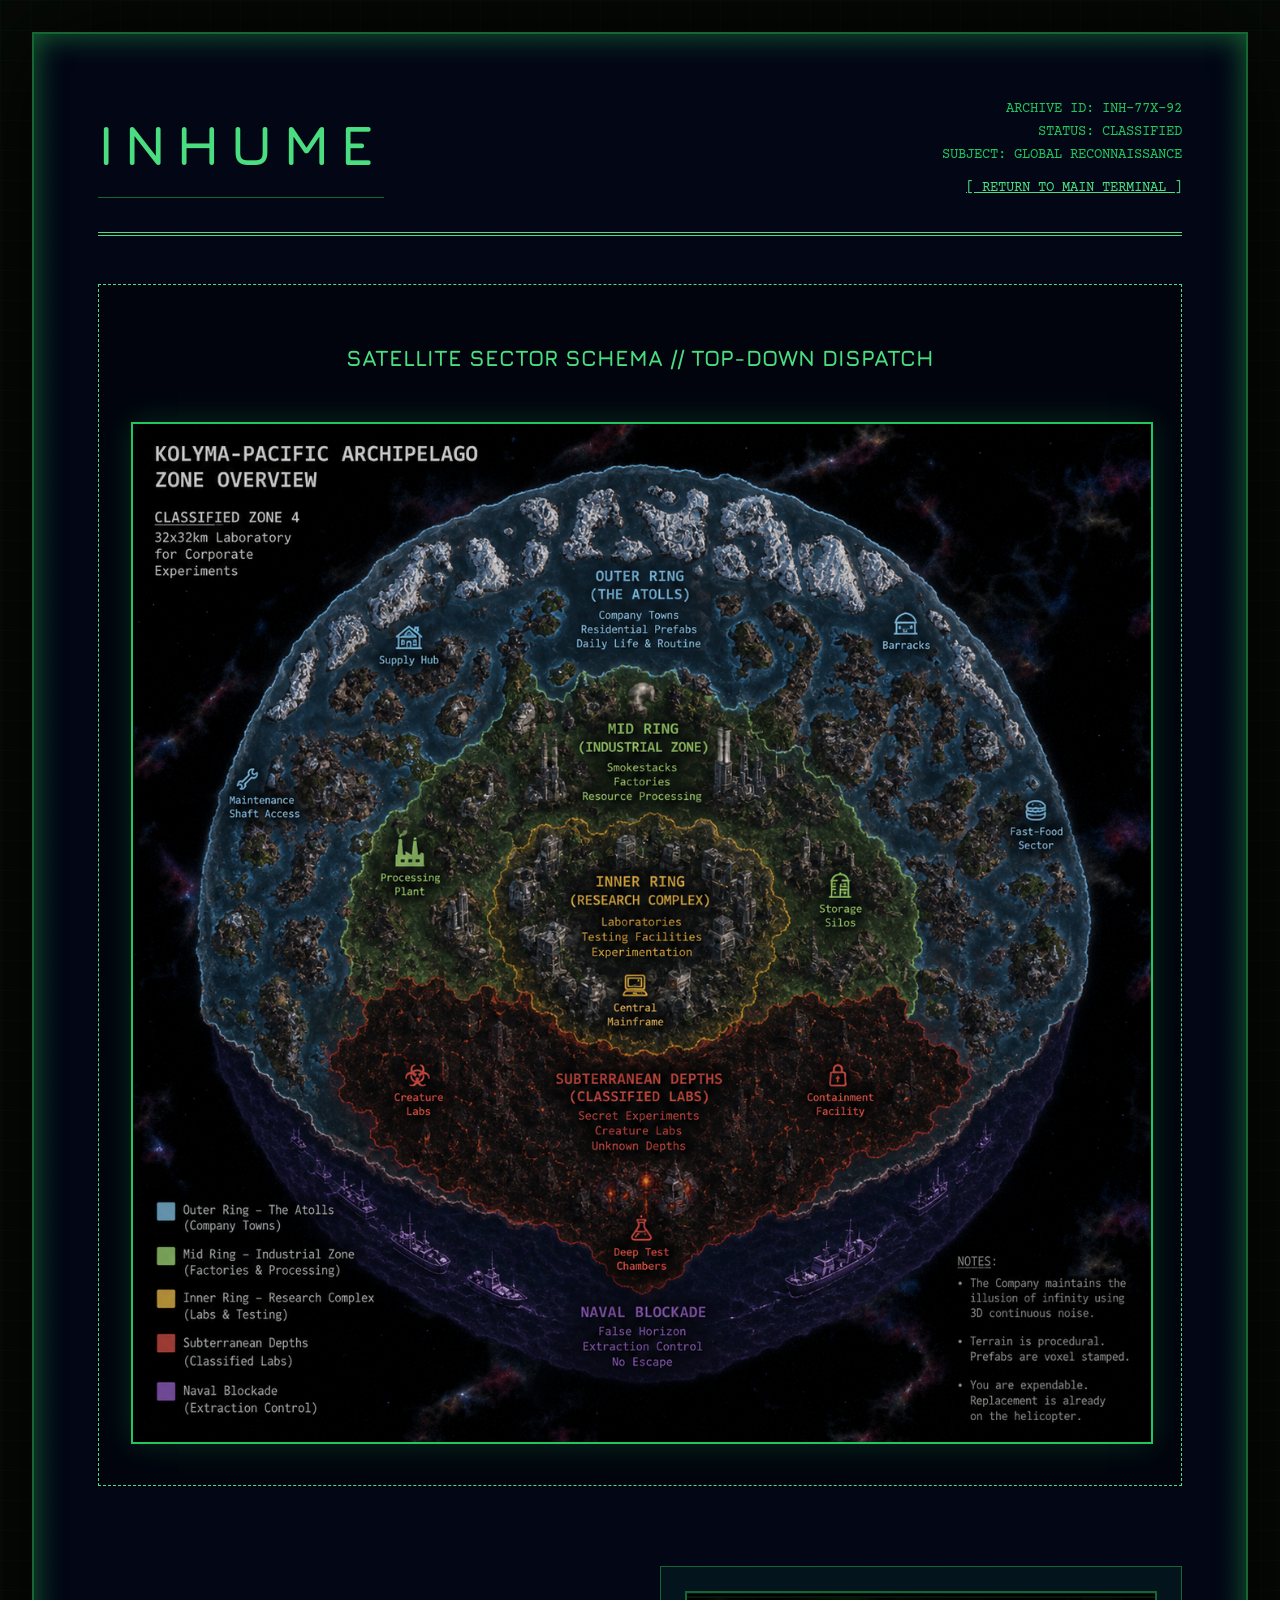
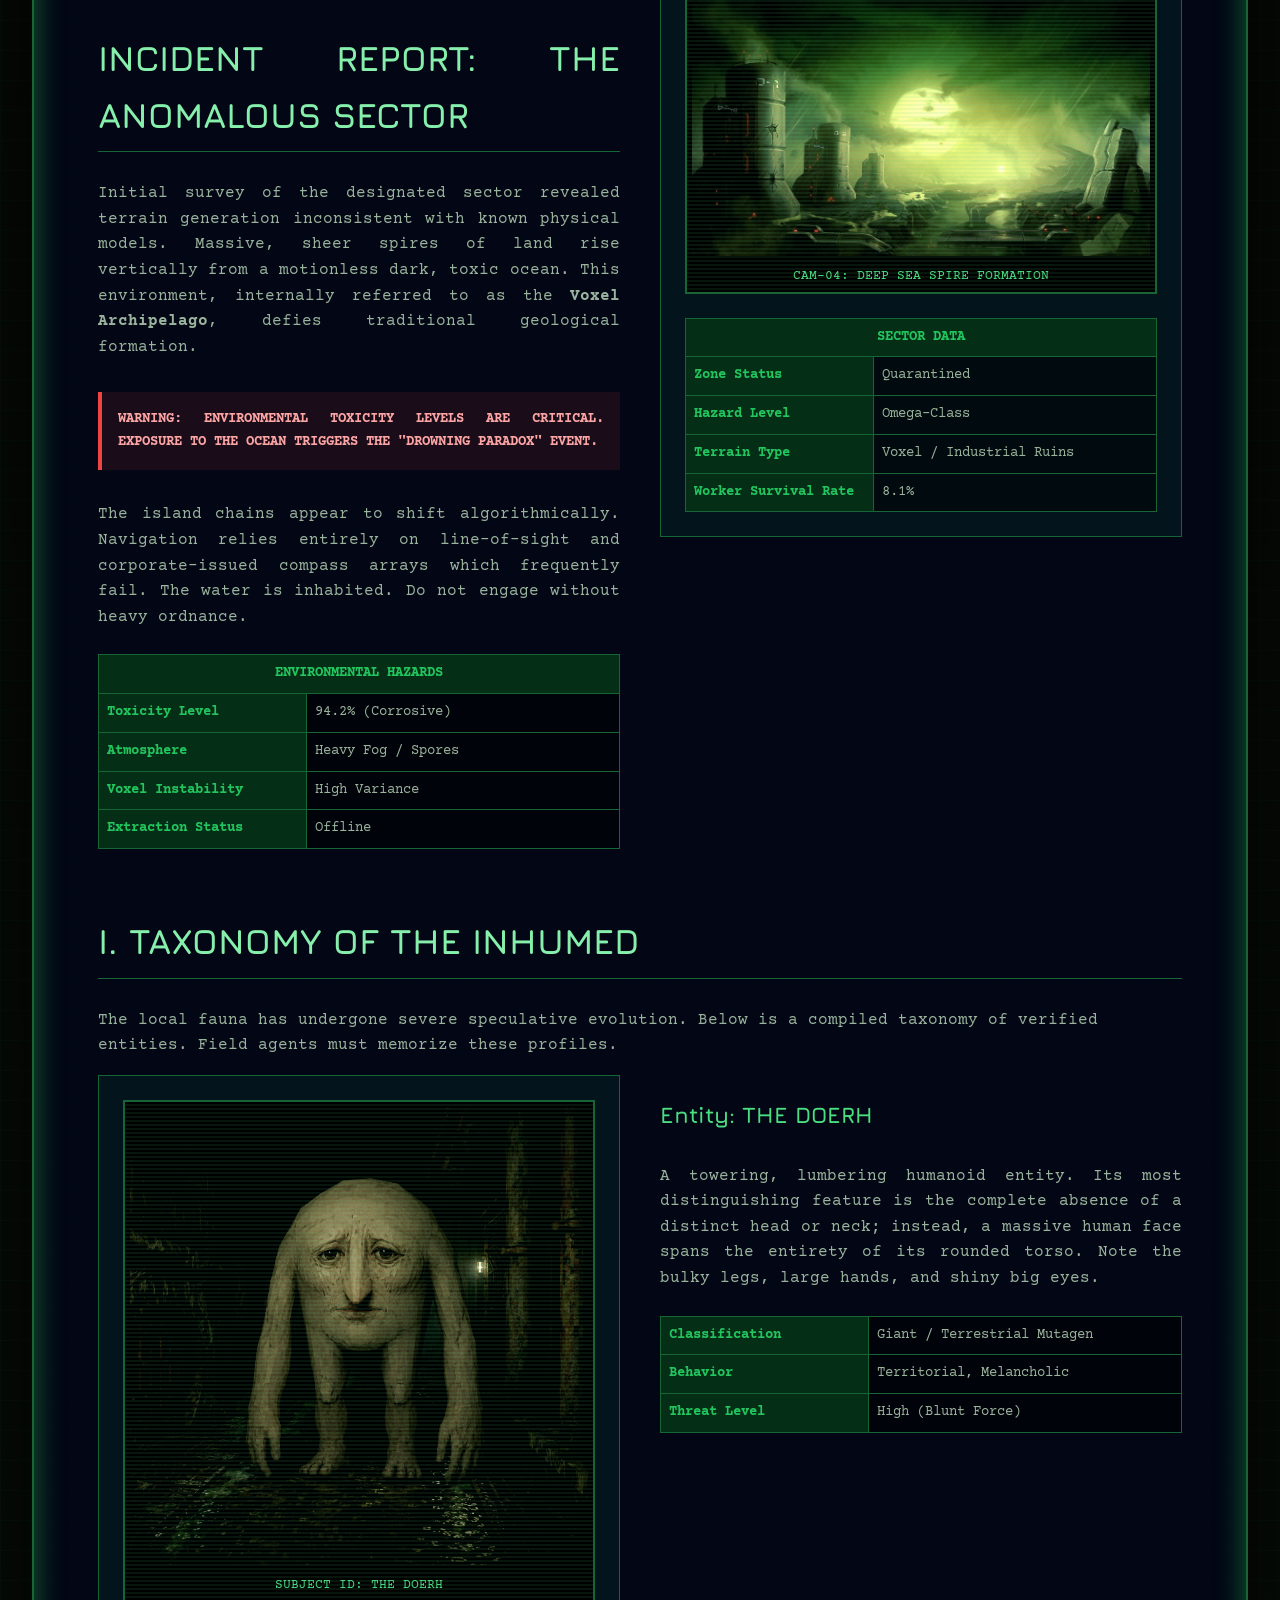
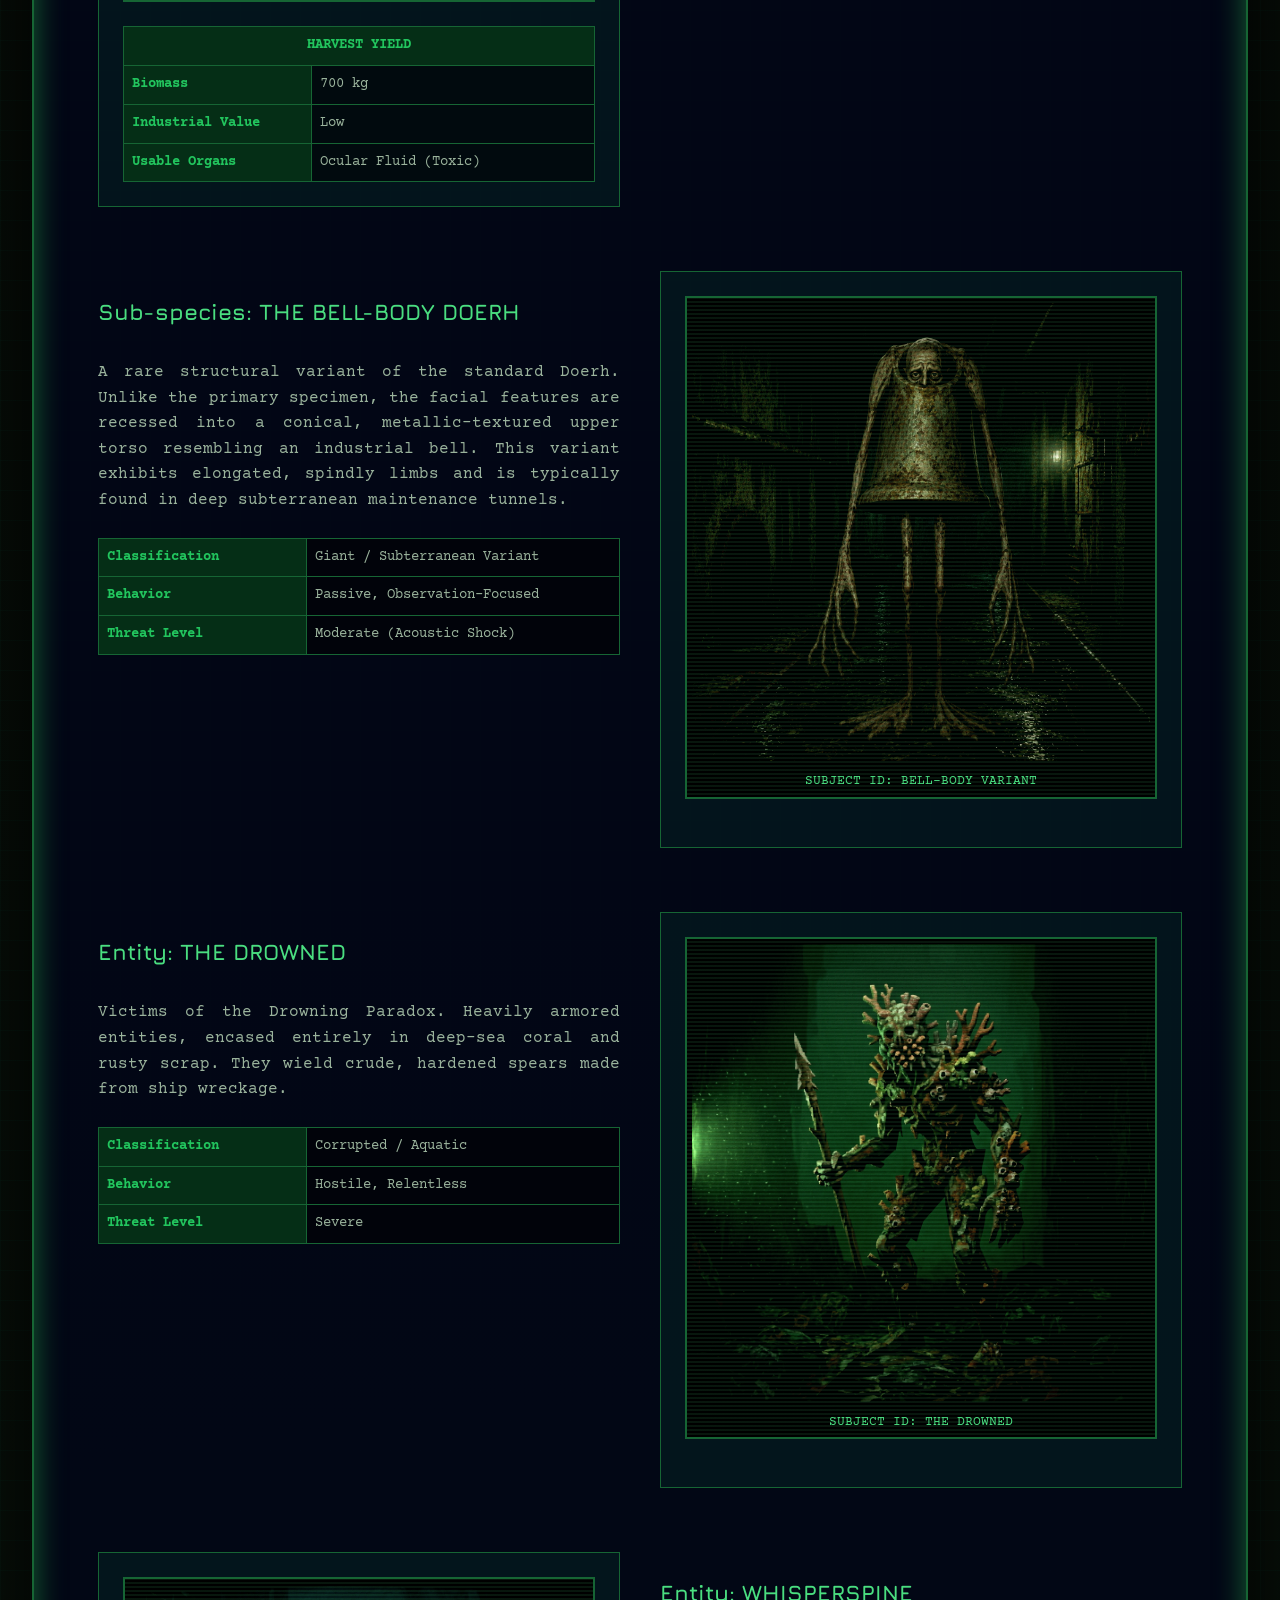
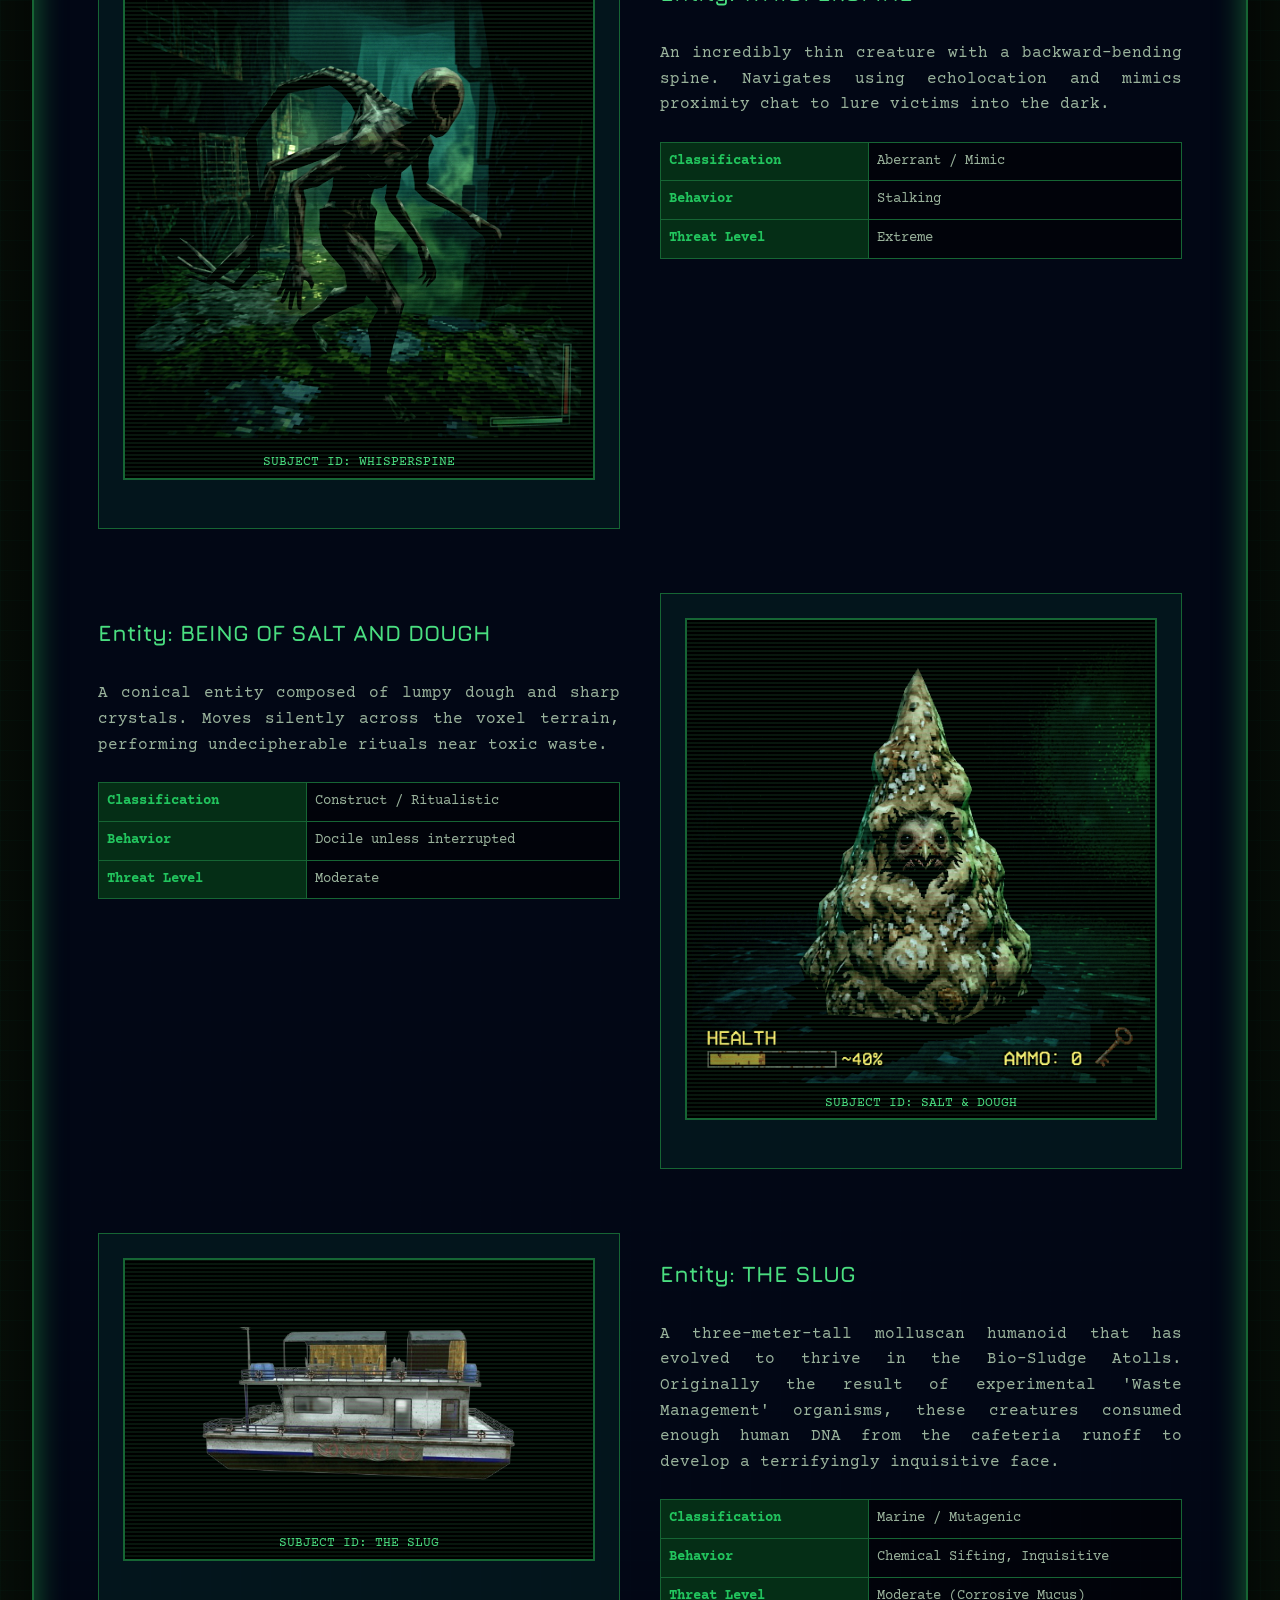
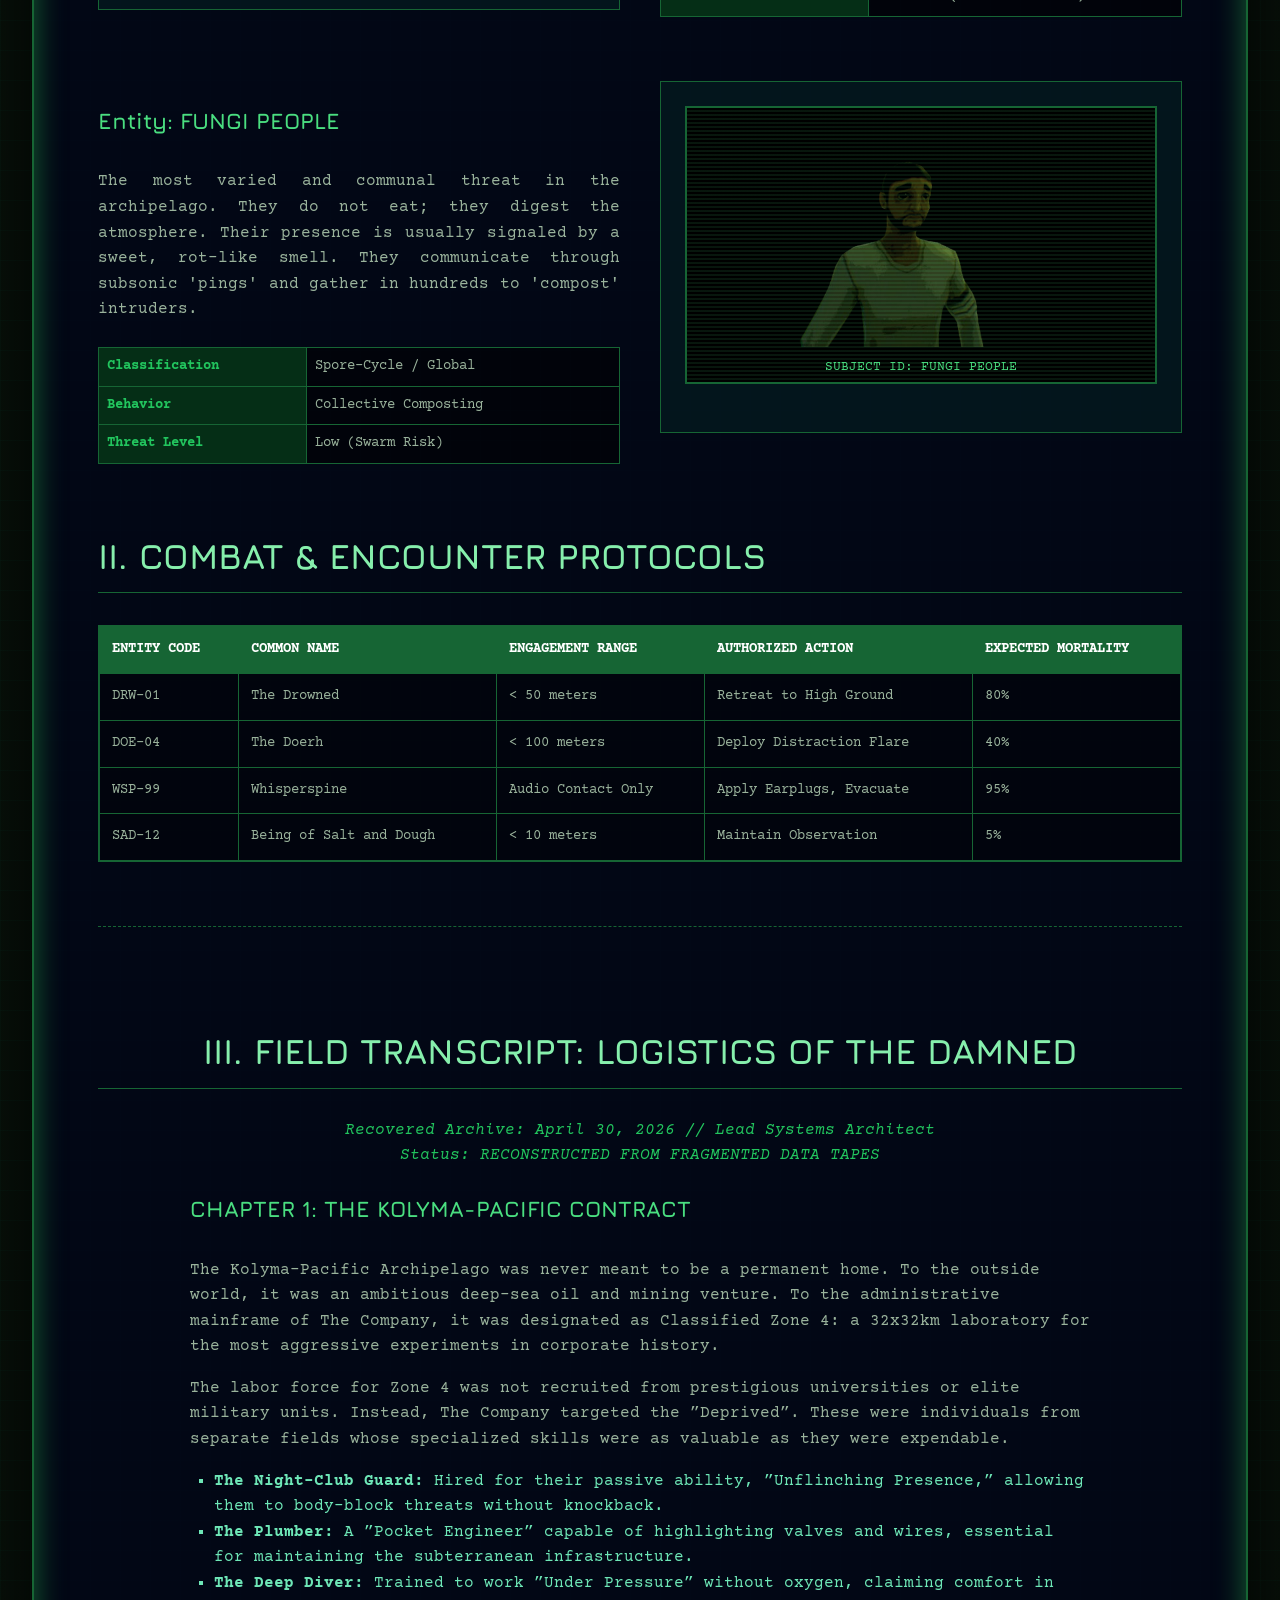
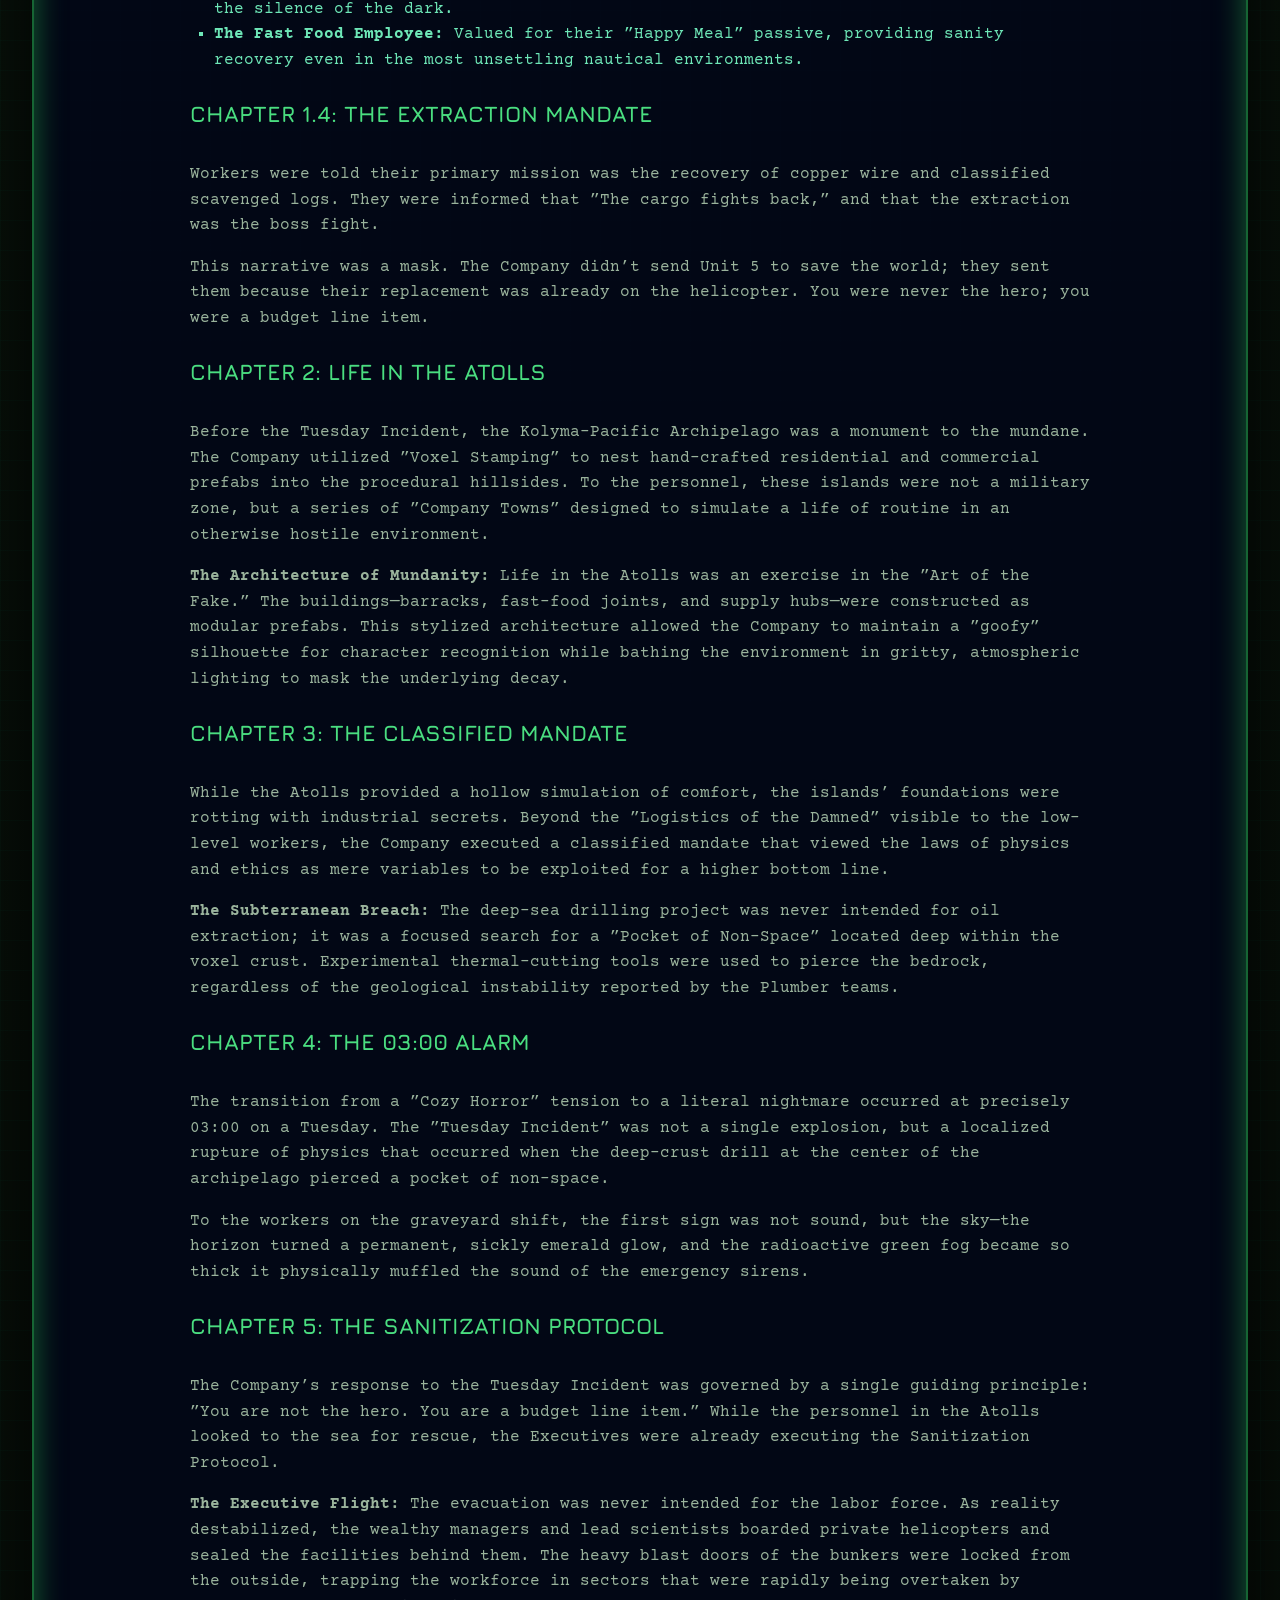
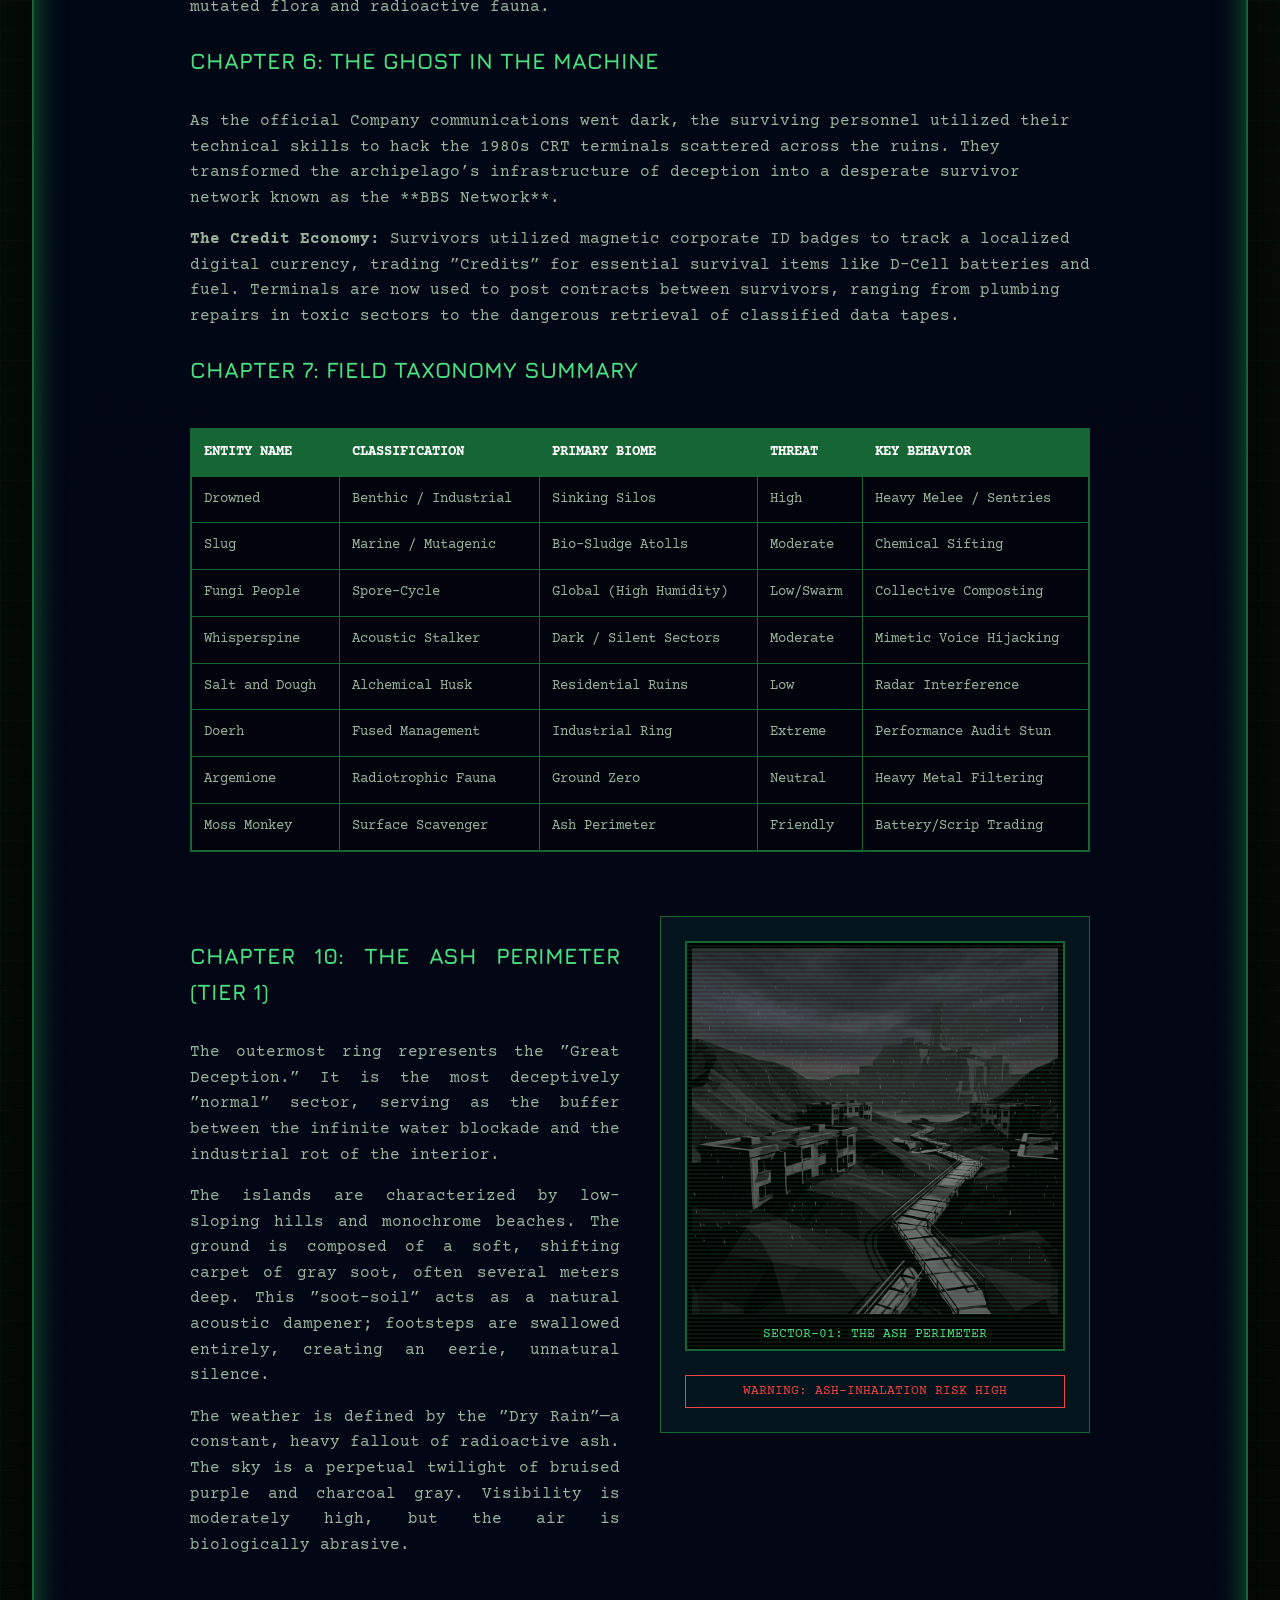
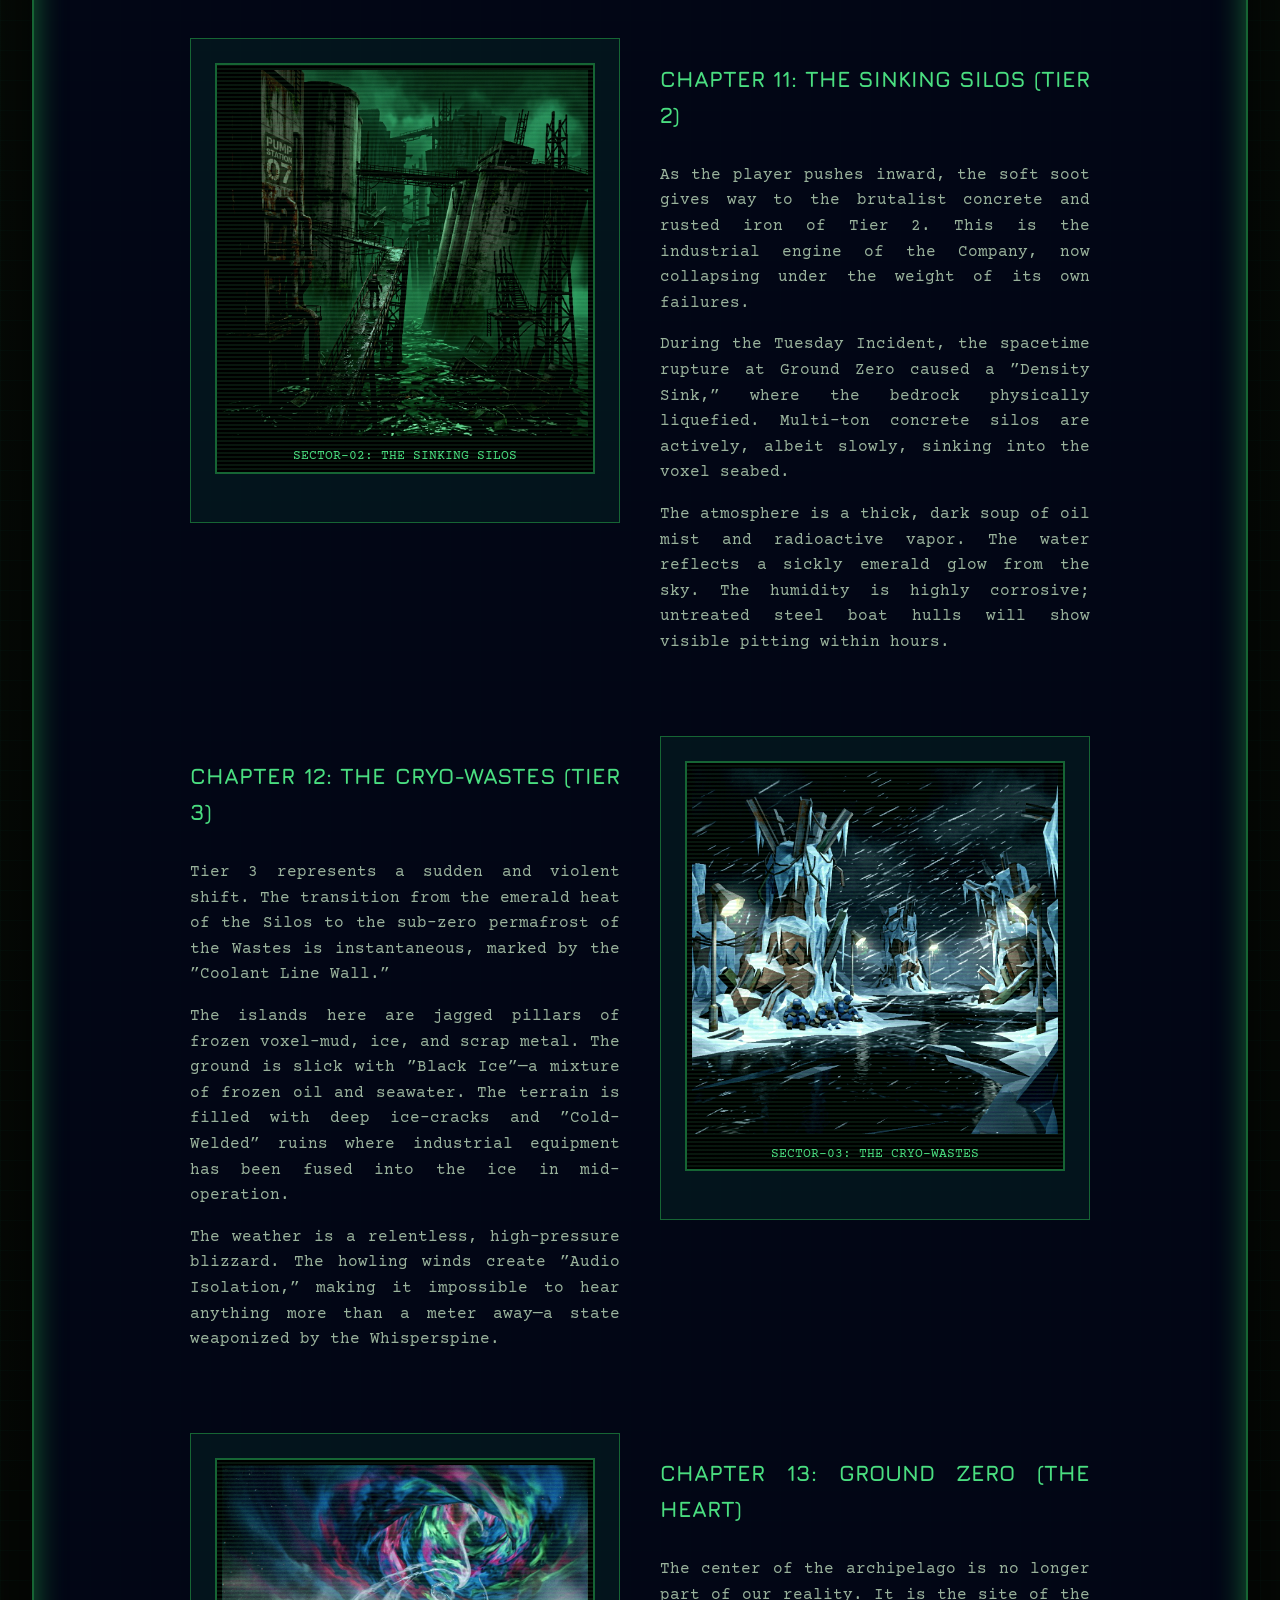
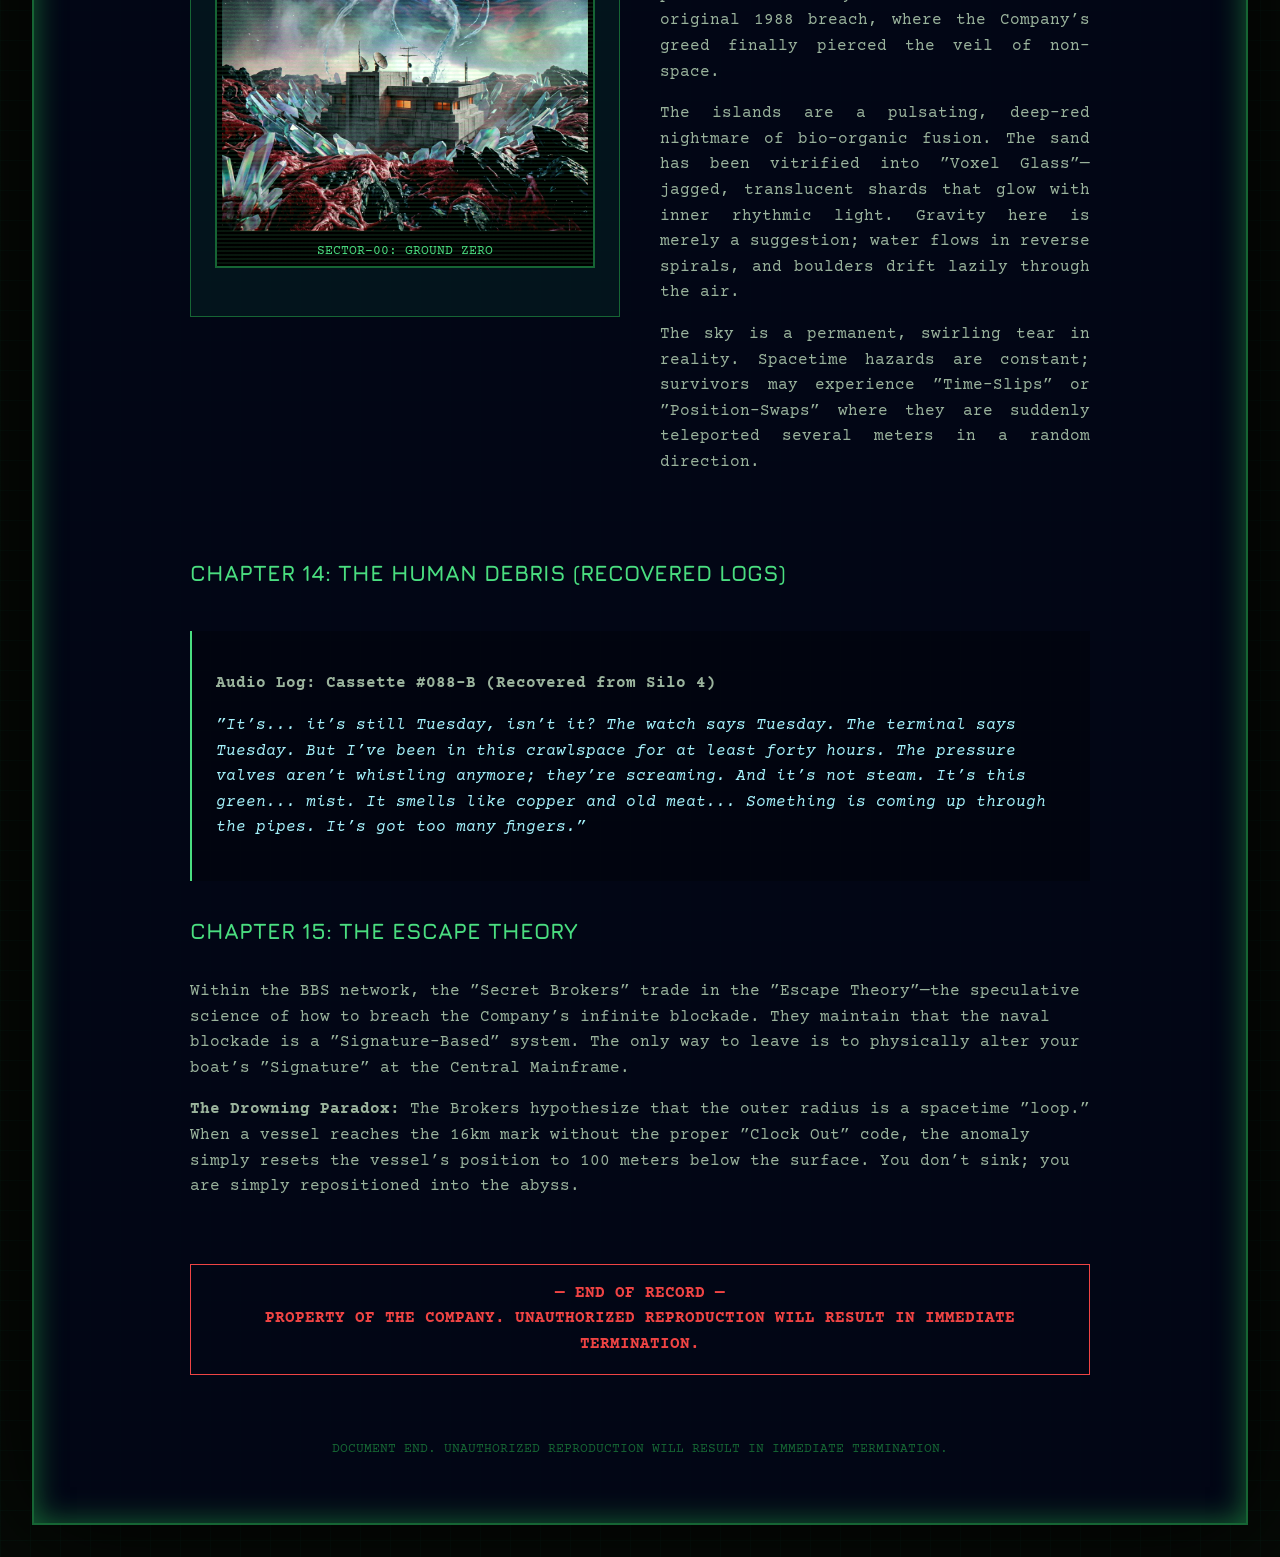
==== lore.html @ c9b4ab90 "Integrate Lore Archive and assets" ====
<!DOCTYPE html>
<html lang="en">
<head>
    <meta charset="UTF-8">
    <meta name="viewport" content="width=device-width, initial-scale=1.0">
    <title>INHUME - Global Industrial Archive</title>
    <style>
        @import url('https://fonts.googleapis.com/css2?family=Courier+Prime:ital,wght@0,400;0,700;1,400&family=Jura:wght@700&display=swap');

        :root {
            --bg-color: #060a06;
            --text-color: #9ab39c;
            --accent-color: #4ade80;
            --border-color: #166534;
            --paper-color: #052e16;
            --sidebar-color: #064e3b;
            --highlight: #22c55e;
            --danger: #ef4444;
        }

        body {
            background-color: var(--bg-color);
            color: var(--text-color);
            font-family: 'Courier Prime', monospace;
            line-height: 1.6;
            margin: 0;
            padding: 2rem;
            display: flex;
            justify-content: center;
            background-image: 
                radial-gradient(circle at 50% 50%, rgba(74, 222, 128, 0.05) 0%, transparent 80%),
                linear-gradient(rgba(6, 78, 59, 0.1) 1px, transparent 1px),
                linear-gradient(90deg, rgba(6, 78, 59, 0.1) 1px, transparent 1px);
            background-size: 100% 100%, 30px 30px, 30px 30px;
        }

        .document-container {
            max-width: 1200px;
            width: 100%;
            background-color: rgba(2, 6, 23, 0.9);
            padding: 4rem;
            box-shadow: 0 0 100px rgba(0, 0, 0, 1), inset 0 0 30px var(--border-color);
            border: 2px solid var(--border-color);
            position: relative;
        }

        .header-block {
            border-bottom: 4px double var(--accent-color);
            padding-bottom: 2rem;
            margin-bottom: 3rem;
            display: flex;
            justify-content: space-between;
            align-items: center;
        }

        .company-logo {
            font-family: 'Jura', sans-serif;
            font-size: 3.5rem;
            color: var(--accent-color);
            letter-spacing: 10px;
            margin: 0;
            text-transform: uppercase;
        }

        .doc-meta {
            text-align: right;
            font-size: 0.9rem;
            color: var(--highlight);
        }

        h1, h2, h3 {
            font-family: 'Jura', sans-serif;
            color: var(--highlight);
            border-bottom: 1px solid var(--border-color);
            padding-bottom: 0.5rem;
        }

        h2 { font-size: 2.2rem; margin-top: 4rem; color: #86efac; }
        h3 { font-size: 1.4rem; color: var(--accent-color); border: none; }
        
        .grid-layout {
            display: grid;
            grid-template-columns: 1fr 1fr;
            gap: 2.5rem;
            margin-bottom: 4rem;
            align-items: start;
        }

        .text-column {
            text-align: justify;
        }

        .sidebar {
            background-color: rgba(6, 78, 59, 0.2);
            border: 1px solid var(--border-color);
            padding: 1.5rem;
            height: fit-content;
        }



        /* Images */
        .retro-img-container {
            background: #000;
            padding: 5px;
            border: 2px solid var(--border-color);
            margin-bottom: 1.5rem;
            position: relative;
        }

        .retro-img-container::after {
            content: " ";
            display: block;
            position: absolute;
            top: 0; left: 0; bottom: 0; right: 0;
            background: repeating-linear-gradient(0deg, transparent, transparent 2px, rgba(74, 222, 128, 0.1) 2px, rgba(74, 222, 128, 0.1) 4px);
            pointer-events: none;
        }

        .retro-img-container img {
            width: 100%;
            height: auto;
            display: block;
            filter: contrast(120%) saturate(80%);
        }

        .caption {
            color: var(--accent-color);
            font-family: 'Courier Prime', monospace;
            text-align: center;
            margin-top: 10px;
            font-size: 0.8rem;
            text-transform: uppercase;
        }



        /* Tables */
        .stat-table {
            width: 100%;
            border-collapse: collapse;
            margin-top: 1.5rem;
            font-size: 0.85rem;
            background: rgba(0,0,0,0.5);
        }

        .stat-table th, .stat-table td {
            border: 1px solid var(--border-color);
            padding: 8px;
            text-align: left;
        }

        .stat-table th {
            background-color: var(--paper-color);
            color: var(--highlight);
            width: 40%;
        }

        .data-table {
            width: 100%;
            border-collapse: collapse;
            margin: 2rem 0;
            font-size: 0.85rem;
            border: 2px solid var(--border-color);
            background: rgba(0,0,0,0.4);
        }
        
        .data-table th, .data-table td {
            border: 1px solid var(--border-color);
            padding: 12px;
            text-align: left;
        }
        
        .data-table th {
            background-color: var(--border-color);
            color: #fff;
            text-transform: uppercase;
        }

        .alert-box {
            border-left: 4px solid var(--danger);
            background: rgba(239, 68, 68, 0.1);
            padding: 1rem;
            margin: 2rem 0;
            font-weight: bold;
            color: #fca5a5;
            text-transform: uppercase;
            font-size: 0.9rem;
        }

        @media print {
            body { background: white; color: black; padding: 0; }
            .document-container { box-shadow: none; border: none; padding: 0; }
        }
    </style>
</head>
<body>
    <div class="document-container">
        <div class="header-block">
            <h1 class="company-logo"><a href="index.html" style="color: inherit; text-decoration: none;">INHUME</a></h1>
            <div class="doc-meta">
                <div>ARCHIVE ID: INH-77X-92</div>
                <div>STATUS: CLASSIFIED</div>
                <div>SUBJECT: GLOBAL RECONNAISSANCE</div>
                <div style="margin-top: 10px;"><a href="index.html" style="color: var(--accent-color); text-decoration: underline;">[ RETURN TO MAIN TERMINAL ]</a></div>
            </div>
        </div>

        <!-- Sector Map Section -->
        <div style="margin-bottom: 5rem; text-align: center; background: rgba(0,0,0,0.4); padding: 2rem; border: 1px dashed var(--accent-color);">
            <h3>SATELLITE SECTOR SCHEMA // TOP-DOWN DISPATCH</h3>
            <img src="map.png" alt="Sector Map" style="max-width: 100%; border: 2px solid var(--highlight); margin-top: 1rem; box-shadow: 0 0 30px rgba(34, 197, 94, 0.2);">
        </div>

        <div class="grid-layout">
            <div class="text-column">
                <h2>INCIDENT REPORT: THE ANOMALOUS SECTOR</h2>
                <p>Initial survey of the designated sector revealed terrain generation inconsistent with known physical models. Massive, sheer spires of land rise vertically from a motionless dark, toxic ocean. This environment, internally referred to as the <strong>Voxel Archipelago</strong>, defies traditional geological formation.</p>
                
                <div class="alert-box">
                    WARNING: Environmental Toxicity Levels are Critical. Exposure to the ocean triggers the "Drowning Paradox" event.
                </div>

                <p>The island chains appear to shift algorithmically. Navigation relies entirely on line-of-sight and corporate-issued compass arrays which frequently fail. The water is inhabited. Do not engage without heavy ordnance.</p>
                
                <table class="stat-table">
                    <tr><th colspan="2" style="text-align:center;">ENVIRONMENTAL HAZARDS</th></tr>
                    <tr><th>Toxicity Level</th><td>94.2% (Corrosive)</td></tr>
                    <tr><th>Atmosphere</th><td>Heavy Fog / Spores</td></tr>
                    <tr><th>Voxel Instability</th><td>High Variance</td></tr>
                    <tr><th>Extraction Status</th><td>Offline</td></tr>
                </table>
            </div>
            
            <div class="sidebar">
                <div class="retro-img-container">
                    <img src="605855459_869246712155426_5123750989642651270_n.jpg" alt="Archipelago">
                    <div class="caption">CAM-04: Deep Sea Spire Formation</div>
                </div>
                <table class="stat-table">
                    <tr><th colspan="2" style="text-align:center;">SECTOR DATA</th></tr>
                    <tr><th>Zone Status</th><td>Quarantined</td></tr>
                    <tr><th>Hazard Level</th><td>Omega-Class</td></tr>
                    <tr><th>Terrain Type</th><td>Voxel / Industrial Ruins</td></tr>
                    <tr><th>Worker Survival Rate</th><td>8.1%</td></tr>
                </table>
            </div>
        </div>



        <h2>I. TAXONOMY OF THE INHUMED</h2>
        <p>The local fauna has undergone severe speculative evolution. Below is a compiled taxonomy of verified entities. Field agents must memorize these profiles.</p>

        <!-- DOERH -->
        <div class="grid-layout">
            <div class="sidebar">
                <div class="retro-img-container">
                    <img src="NewDoerh.png" alt="The Doerh">
                    <div class="caption">Subject ID: The Doerh</div>
                </div>
                <table class="stat-table">
                    <tr><th colspan="2" style="text-align:center;">HARVEST YIELD</th></tr>
                    <tr><th>Biomass</th><td>700 kg</td></tr>
                    <tr><th>Industrial Value</th><td>Low</td></tr>
                    <tr><th>Usable Organs</th><td>Ocular Fluid (Toxic)</td></tr>
                </table>
            </div>
            <div class="text-column">
                <h3>Entity: THE DOERH</h3>
                <p>A towering, lumbering humanoid entity. Its most distinguishing feature is the complete absence of a distinct head or neck; instead, a massive human face spans the entirety of its rounded torso. Note the bulky legs, large hands, and shiny big eyes.</p>
                <table class="stat-table">
                    <tr><th>Classification</th><td>Giant / Terrestrial Mutagen</td></tr>
                    <tr><th>Behavior</th><td>Territorial, Melancholic</td></tr>
                    <tr><th>Threat Level</th><td>High (Blunt Force)</td></tr>
                </table>
            </div>
        </div>

        <!-- DOERH VARIANT -->
        <div class="grid-layout">
            <div class="text-column">
                <h3>Sub-species: THE BELL-BODY DOERH</h3>
                <p>A rare structural variant of the standard Doerh. Unlike the primary specimen, the facial features are recessed into a conical, metallic-textured upper torso resembling an industrial bell. This variant exhibits elongated, spindly limbs and is typically found in deep subterranean maintenance tunnels.</p>
                <table class="stat-table">
                    <tr><th>Classification</th><td>Giant / Subterranean Variant</td></tr>
                    <tr><th>Behavior</th><td>Passive, Observation-Focused</td></tr>
                    <tr><th>Threat Level</th><td>Moderate (Acoustic Shock)</td></tr>
                </table>
            </div>
            <div class="sidebar">
                <div class="retro-img-container">
                    <img src="doerh_variant.png" alt="Doerh Bell Variant">
                    <div class="caption">Subject ID: Bell-Body Variant</div>
                </div>
            </div>
        </div>

        <!-- DROWNED -->
        <div class="grid-layout">
            <div class="text-column">
                <h3>Entity: THE DROWNED</h3>
                <p>Victims of the Drowning Paradox. Heavily armored entities, encased entirely in deep-sea coral and rusty scrap. They wield crude, hardened spears made from ship wreckage.</p>
                <table class="stat-table">
                    <tr><th>Classification</th><td>Corrupted / Aquatic</td></tr>
                    <tr><th>Behavior</th><td>Hostile, Relentless</td></tr>
                    <tr><th>Threat Level</th><td>Severe</td></tr>
                </table>
            </div>
            <div class="sidebar">
                <div class="retro-img-container">
                    <img src="ps1_drowned.png" alt="The Drowned">
                    <div class="caption">Subject ID: The Drowned</div>
                </div>
            </div>
        </div>

        <!-- WHISPERSPINE -->
        <div class="grid-layout">
            <div class="sidebar">
                <div class="retro-img-container">
                    <img src="ps1_whisperspine.png" alt="Whisperspine">
                    <div class="caption">Subject ID: Whisperspine</div>
                </div>
            </div>
            <div class="text-column">
                <h3>Entity: WHISPERSPINE</h3>
                <p>An incredibly thin creature with a backward-bending spine. Navigates using echolocation and mimics proximity chat to lure victims into the dark.</p>
                <table class="stat-table">
                    <tr><th>Classification</th><td>Aberrant / Mimic</td></tr>
                    <tr><th>Behavior</th><td>Stalking</td></tr>
                    <tr><th>Threat Level</th><td>Extreme</td></tr>
                </table>
            </div>
        </div>

        <!-- SALT AND DOUGH -->
        <div class="grid-layout">
            <div class="text-column">
                <h3>Entity: BEING OF SALT AND DOUGH</h3>
                <p>A conical entity composed of lumpy dough and sharp crystals. Moves silently across the voxel terrain, performing undecipherable rituals near toxic waste.</p>
                <table class="stat-table">
                    <tr><th>Classification</th><td>Construct / Ritualistic</td></tr>
                    <tr><th>Behavior</th><td>Docile unless interrupted</td></tr>
                    <tr><th>Threat Level</th><td>Moderate</td></tr>
                </table>
            </div>
            <div class="sidebar">
                <div class="retro-img-container">
                    <img src="ps1_salt_dough.png" alt="Salt and Dough">
                    <div class="caption">Subject ID: Salt & Dough</div>
                </div>
            </div>
        </div>

        <!-- THE SLUG -->
        <div class="grid-layout">
            <div class="sidebar">
                <div class="retro-img-container">
                    <img src="boat.png" alt="The Slug placeholder">
                    <div class="caption">Subject ID: The Slug</div>
                </div>
            </div>
            <div class="text-column">
                <h3>Entity: THE SLUG</h3>
                <p>A three-meter-tall molluscan humanoid that has evolved to thrive in the Bio-Sludge Atolls. Originally the result of experimental 'Waste Management' organisms, these creatures consumed enough human DNA from the cafeteria runoff to develop a terrifyingly inquisitive face.</p>
                <table class="stat-table">
                    <tr><th>Classification</th><td>Marine / Mutagenic</td></tr>
                    <tr><th>Behavior</th><td>Chemical Sifting, Inquisitive</td></tr>
                    <tr><th>Threat Level</th><td>Moderate (Corrosive Mucus)</td></tr>
                </table>
            </div>
        </div>

        <!-- FUNGI PEOPLE -->
        <div class="grid-layout">
            <div class="text-column">
                <h3>Entity: FUNGI PEOPLE</h3>
                <p>The most varied and communal threat in the archipelago. They do not eat; they digest the atmosphere. Their presence is usually signaled by a sweet, rot-like smell. They communicate through subsonic 'pings' and gather in hundreds to 'compost' intruders.</p>
                <table class="stat-table">
                    <tr><th>Classification</th><td>Spore-Cycle / Global</td></tr>
                    <tr><th>Behavior</th><td>Collective Composting</td></tr>
                    <tr><th>Threat Level</th><td>Low (Swarm Risk)</td></tr>
                </table>
            </div>
            <div class="sidebar">
                <div class="retro-img-container">
                    <img src="character.png" alt="Fungi People placeholder">
                    <div class="caption">Subject ID: Fungi People</div>
                </div>
            </div>
        </div>

        <h2>II. COMBAT & ENCOUNTER PROTOCOLS</h2>
        <table class="data-table">
            <thead>
                <tr>
                    <th>Entity Code</th>
                    <th>Common Name</th>
                    <th>Engagement Range</th>
                    <th>Authorized Action</th>
                    <th>Expected Mortality</th>
                </tr>
            </thead>
            <tbody>
                <tr><td>DRW-01</td><td>The Drowned</td><td>&lt; 50 meters</td><td>Retreat to High Ground</td><td>80%</td></tr>
                <tr><td>DOE-04</td><td>The Doerh</td><td>&lt; 100 meters</td><td>Deploy Distraction Flare</td><td>40%</td></tr>
                <tr><td>WSP-99</td><td>Whisperspine</td><td>Audio Contact Only</td><td>Apply Earplugs, Evacuate</td><td>95%</td></tr>
                <tr><td>SAD-12</td><td>Being of Salt and Dough</td><td>&lt; 10 meters</td><td>Maintain Observation</td><td>5%</td></tr>
            </tbody>
        </table>

        <div style="border-top: 1px dashed var(--border-color); padding-top: 2rem; margin-top: 4rem;">
            <h2 style="margin-top: 4rem; text-align: center;">III. FIELD TRANSCRIPT: LOGISTICS OF THE DAMNED</h2>
            
            <div style="max-width: 900px; margin: 0 auto;">
                <p style="text-align: center; color: var(--highlight); font-style: italic;">Recovered Archive: April 30, 2026 // Lead Systems Architect<br>
                Status: RECONSTRUCTED FROM FRAGMENTED DATA TAPES</p>

                <h3>CHAPTER 1: THE KOLYMA-PACIFIC CONTRACT</h3>
                <p>The Kolyma-Pacific Archipelago was never meant to be a permanent home. To the outside world, it was an ambitious deep-sea oil and mining venture. To the administrative mainframe of The Company, it was designated as Classified Zone 4: a 32x32km laboratory for the most aggressive experiments in corporate history.</p>
                <p>The labor force for Zone 4 was not recruited from prestigious universities or elite military units. Instead, The Company targeted the ”Deprived”. These were individuals from separate fields whose specialized skills were as valuable as they were expendable.</p>
                
                <ul style="list-style-type: square; color: #6ee7b7; padding-left: 1.5rem;">
                    <li><strong>The Night-Club Guard:</strong> Hired for their passive ability, ”Unflinching Presence,” allowing them to body-block threats without knockback.</li>
                    <li><strong>The Plumber:</strong> A ”Pocket Engineer” capable of highlighting valves and wires, essential for maintaining the subterranean infrastructure.</li>
                    <li><strong>The Deep Diver:</strong> Trained to work ”Under Pressure” without oxygen, claiming comfort in the silence of the dark.</li>
                    <li><strong>The Fast Food Employee:</strong> Valued for their ”Happy Meal” passive, providing sanity recovery even in the most unsettling nautical environments.</li>
                </ul>

                <h3>CHAPTER 1.4: THE EXTRACTION MANDATE</h3>
                <p>Workers were told their primary mission was the recovery of copper wire and classified scavenged logs. They were informed that ”The cargo fights back,” and that the extraction was the boss fight.</p>
                <p>This narrative was a mask. The Company didn’t send Unit 5 to save the world; they sent them because their replacement was already on the helicopter. You were never the hero; you were a budget line item.</p>

                <h3>CHAPTER 2: LIFE IN THE ATOLLS</h3>
                <p>Before the Tuesday Incident, the Kolyma-Pacific Archipelago was a monument to the mundane. The Company utilized ”Voxel Stamping” to nest hand-crafted residential and commercial prefabs into the procedural hillsides. To the personnel, these islands were not a military zone, but a series of ”Company Towns” designed to simulate a life of routine in an otherwise hostile environment.</p>
                
                <p><strong>The Architecture of Mundanity:</strong> Life in the Atolls was an exercise in the ”Art of the Fake.” The buildings—barracks, fast-food joints, and supply hubs—were constructed as modular prefabs. This stylized architecture allowed the Company to maintain a ”goofy” silhouette for character recognition while bathing the environment in gritty, atmospheric lighting to mask the underlying decay.</p>

                <h3>CHAPTER 3: THE CLASSIFIED MANDATE</h3>
                <p>While the Atolls provided a hollow simulation of comfort, the islands’ foundations were rotting with industrial secrets. Beyond the ”Logistics of the Damned” visible to the low-level workers, the Company executed a classified mandate that viewed the laws of physics and ethics as mere variables to be exploited for a higher bottom line.</p>
                
                <p><strong>The Subterranean Breach:</strong> The deep-sea drilling project was never intended for oil extraction; it was a focused search for a ”Pocket of Non-Space” located deep within the voxel crust. Experimental thermal-cutting tools were used to pierce the bedrock, regardless of the geological instability reported by the Plumber teams.</p>

                <h3>CHAPTER 4: THE 03:00 ALARM</h3>
                <p>The transition from a ”Cozy Horror” tension to a literal nightmare occurred at precisely 03:00 on a Tuesday. The ”Tuesday Incident” was not a single explosion, but a localized rupture of physics that occurred when the deep-crust drill at the center of the archipelago pierced a pocket of non-space.</p>
                <p>To the workers on the graveyard shift, the first sign was not sound, but the sky—the horizon turned a permanent, sickly emerald glow, and the radioactive green fog became so thick it physically muffled the sound of the emergency sirens.</p>

                <h3>CHAPTER 5: THE SANITIZATION PROTOCOL</h3>
                <p>The Company’s response to the Tuesday Incident was governed by a single guiding principle: ”You are not the hero. You are a budget line item.” While the personnel in the Atolls looked to the sea for rescue, the Executives were already executing the Sanitization Protocol.</p>
                <p><strong>The Executive Flight:</strong> The evacuation was never intended for the labor force. As reality destabilized, the wealthy managers and lead scientists boarded private helicopters and sealed the facilities behind them. The heavy blast doors of the bunkers were locked from the outside, trapping the workforce in sectors that were rapidly being overtaken by mutated flora and radioactive fauna.</p>

                <h3>CHAPTER 6: THE GHOST IN THE MACHINE</h3>
                <p>As the official Company communications went dark, the surviving personnel utilized their technical skills to hack the 1980s CRT terminals scattered across the ruins. They transformed the archipelago’s infrastructure of deception into a desperate survivor network known as the **BBS Network**.</p>
                <p><strong>The Credit Economy:</strong> Survivors utilized magnetic corporate ID badges to track a localized digital currency, trading ”Credits” for essential survival items like D-Cell batteries and fuel. Terminals are now used to post contracts between survivors, ranging from plumbing repairs in toxic sectors to the dangerous retrieval of classified data tapes.</p>

                <h3>CHAPTER 7: FIELD TAXONOMY SUMMARY</h3>
                <table class="data-table">
                    <thead>
                        <tr>
                            <th>Entity Name</th>
                            <th>Classification</th>
                            <th>Primary Biome</th>
                            <th>Threat</th>
                            <th>Key Behavior</th>
                        </tr>
                    </thead>
                    <tbody>
                        <tr><td>Drowned</td><td>Benthic / Industrial</td><td>Sinking Silos</td><td>High</td><td>Heavy Melee / Sentries</td></tr>
                        <tr><td>Slug</td><td>Marine / Mutagenic</td><td>Bio-Sludge Atolls</td><td>Moderate</td><td>Chemical Sifting</td></tr>
                        <tr><td>Fungi People</td><td>Spore-Cycle</td><td>Global (High Humidity)</td><td>Low/Swarm</td><td>Collective Composting</td></tr>
                        <tr><td>Whisperspine</td><td>Acoustic Stalker</td><td>Dark / Silent Sectors</td><td>Moderate</td><td>Mimetic Voice Hijacking</td></tr>
                        <tr><td>Salt and Dough</td><td>Alchemical Husk</td><td>Residential Ruins</td><td>Low</td><td>Radar Interference</td></tr>
                        <tr><td>Doerh</td><td>Fused Management</td><td>Industrial Ring</td><td>Extreme</td><td>Performance Audit Stun</td></tr>
                        <tr><td>Argemione</td><td>Radiotrophic Fauna</td><td>Ground Zero</td><td>Neutral</td><td>Heavy Metal Filtering</td></tr>
                        <tr><td>Moss Monkey</td><td>Surface Scavenger</td><td>Ash Perimeter</td><td>Friendly</td><td>Battery/Scrip Trading</td></tr>
                    </tbody>
                </table>

                <!-- BIOME 1: ASH PERIMETER -->
                <div class="grid-layout" style="margin-top: 4rem;">
                    <div class="text-column">
                        <h3>CHAPTER 10: THE ASH PERIMETER (TIER 1)</h3>
                        <p>The outermost ring represents the ”Great Deception.” It is the most deceptively ”normal” sector, serving as the buffer between the infinite water blockade and the industrial rot of the interior.</p>
                        <p>The islands are characterized by low-sloping hills and monochrome beaches. The ground is composed of a soft, shifting carpet of gray soot, often several meters deep. This ”soot-soil” acts as a natural acoustic dampener; footsteps are swallowed entirely, creating an eerie, unnatural silence.</p>
                        <p>The weather is defined by the ”Dry Rain”—a constant, heavy fallout of radioactive ash. The sky is a perpetual twilight of bruised purple and charcoal gray. Visibility is moderately high, but the air is biologically abrasive.</p>
                    </div>
                    <div class="sidebar">
                        <div class="retro-img-container">
                            <img src="ash_perimeter.png" alt="Ash Perimeter Biome">
                            <div class="caption">SECTOR-01: THE ASH PERIMETER</div>
                        </div>
                        <div style="font-size: 0.8rem; color: var(--danger); border: 1px solid var(--danger); padding: 5px; text-align: center;">
                            WARNING: ASH-INHALATION RISK HIGH
                        </div>
                    </div>
                </div>

                <!-- BIOME 2: SINKING SILOS -->
                <div class="grid-layout" style="margin-top: 4rem;">
                    <div class="sidebar">
                        <div class="retro-img-container">
                            <img src="sinking_silos.png" alt="Sinking Silos Biome">
                            <div class="caption">SECTOR-02: THE SINKING SILOS</div>
                        </div>
                    </div>
                    <div class="text-column">
                        <h3>CHAPTER 11: THE SINKING SILOS (TIER 2)</h3>
                        <p>As the player pushes inward, the soft soot gives way to the brutalist concrete and rusted iron of Tier 2. This is the industrial engine of the Company, now collapsing under the weight of its own failures.</p>
                        <p>During the Tuesday Incident, the spacetime rupture at Ground Zero caused a ”Density Sink,” where the bedrock physically liquefied. Multi-ton concrete silos are actively, albeit slowly, sinking into the voxel seabed.</p>
                        <p>The atmosphere is a thick, dark soup of oil mist and radioactive vapor. The water reflects a sickly emerald glow from the sky. The humidity is highly corrosive; untreated steel boat hulls will show visible pitting within hours.</p>
                    </div>
                </div>

                <!-- BIOME 3: CRYO-WASTES -->
                <div class="grid-layout" style="margin-top: 4rem;">
                    <div class="text-column">
                        <h3>CHAPTER 12: THE CRYO-WASTES (TIER 3)</h3>
                        <p>Tier 3 represents a sudden and violent shift. The transition from the emerald heat of the Silos to the sub-zero permafrost of the Wastes is instantaneous, marked by the ”Coolant Line Wall.”</p>
                        <p>The islands here are jagged pillars of frozen voxel-mud, ice, and scrap metal. The ground is slick with ”Black Ice”—a mixture of frozen oil and seawater. The terrain is filled with deep ice-cracks and ”Cold-Welded” ruins where industrial equipment has been fused into the ice in mid-operation.</p>
                        <p>The weather is a relentless, high-pressure blizzard. The howling winds create ”Audio Isolation,” making it impossible to hear anything more than a meter away—a state weaponized by the Whisperspine.</p>
                    </div>
                    <div class="sidebar">
                        <div class="retro-img-container">
                            <img src="cryo_wastes.png" alt="Cryo-Wastes Biome">
                            <div class="caption">SECTOR-03: THE CRYO-WASTES</div>
                        </div>
                    </div>
                </div>

                <!-- BIOME 4: GROUND ZERO -->
                <div class="grid-layout" style="margin-top: 4rem;">
                    <div class="sidebar">
                        <div class="retro-img-container">
                            <img src="ground_zero.png" alt="Ground Zero Biome">
                            <div class="caption">SECTOR-00: GROUND ZERO</div>
                        </div>
                    </div>
                    <div class="text-column">
                        <h3>CHAPTER 13: GROUND ZERO (THE HEART)</h3>
                        <p>The center of the archipelago is no longer part of our reality. It is the site of the original 1988 breach, where the Company’s greed finally pierced the veil of non-space.</p>
                        <p>The islands are a pulsating, deep-red nightmare of bio-organic fusion. The sand has been vitrified into ”Voxel Glass”—jagged, translucent shards that glow with inner rhythmic light. Gravity here is merely a suggestion; water flows in reverse spirals, and boulders drift lazily through the air.</p>
                        <p>The sky is a permanent, swirling tear in reality. Spacetime hazards are constant; survivors may experience ”Time-Slips” or ”Position-Swaps” where they are suddenly teleported several meters in a random direction.</p>
                    </div>
                </div>

                <h3>CHAPTER 14: THE HUMAN DEBRIS (RECOVERED LOGS)</h3>
                <div style="background: rgba(0,0,0,0.3); border-left: 2px solid var(--accent-color); padding: 1.5rem; margin: 2rem 0;">
                    <p><strong>Audio Log: Cassette #088-B (Recovered from Silo 4)</strong></p>
                    <p style="font-style: italic; color: #a5f3fc;">”It’s... it’s still Tuesday, isn’t it? The watch says Tuesday. The terminal says Tuesday. But I’ve been in this crawlspace for at least forty hours. The pressure valves aren’t whistling anymore; they’re screaming. And it’s not steam. It’s this green... mist. It smells like copper and old meat... Something is coming up through the pipes. It’s got too many fingers.”</p>
                </div>

                <h3>CHAPTER 15: THE ESCAPE THEORY</h3>
                <p>Within the BBS network, the ”Secret Brokers” trade in the ”Escape Theory”—the speculative science of how to breach the Company’s infinite blockade. They maintain that the naval blockade is a ”Signature-Based” system. The only way to leave is to physically alter your boat’s ”Signature” at the Central Mainframe.</p>
                <p><strong>The Drowning Paradox:</strong> The Brokers hypothesize that the outer radius is a spacetime ”loop.” When a vessel reaches the 16km mark without the proper ”Clock Out” code, the anomaly simply resets the vessel’s position to 100 meters below the surface. You don’t sink; you are simply repositioned into the abyss.</p>

                <p style="text-align: center; margin-top: 4rem; color: var(--danger); font-weight: bold; border: 1px solid var(--danger); padding: 1rem;">
                    — END OF RECORD —<br>
                    PROPERTY OF THE COMPANY. UNAUTHORIZED REPRODUCTION WILL RESULT IN IMMEDIATE TERMINATION.
                </p>
            </div>

        </div>


        <div style="text-align: center; color: var(--border-color); margin-top: 4rem; font-size: 0.8rem;">
            DOCUMENT END. UNAUTHORIZED REPRODUCTION WILL RESULT IN IMMEDIATE TERMINATION.
        </div>
    </div>
</body>
</html>
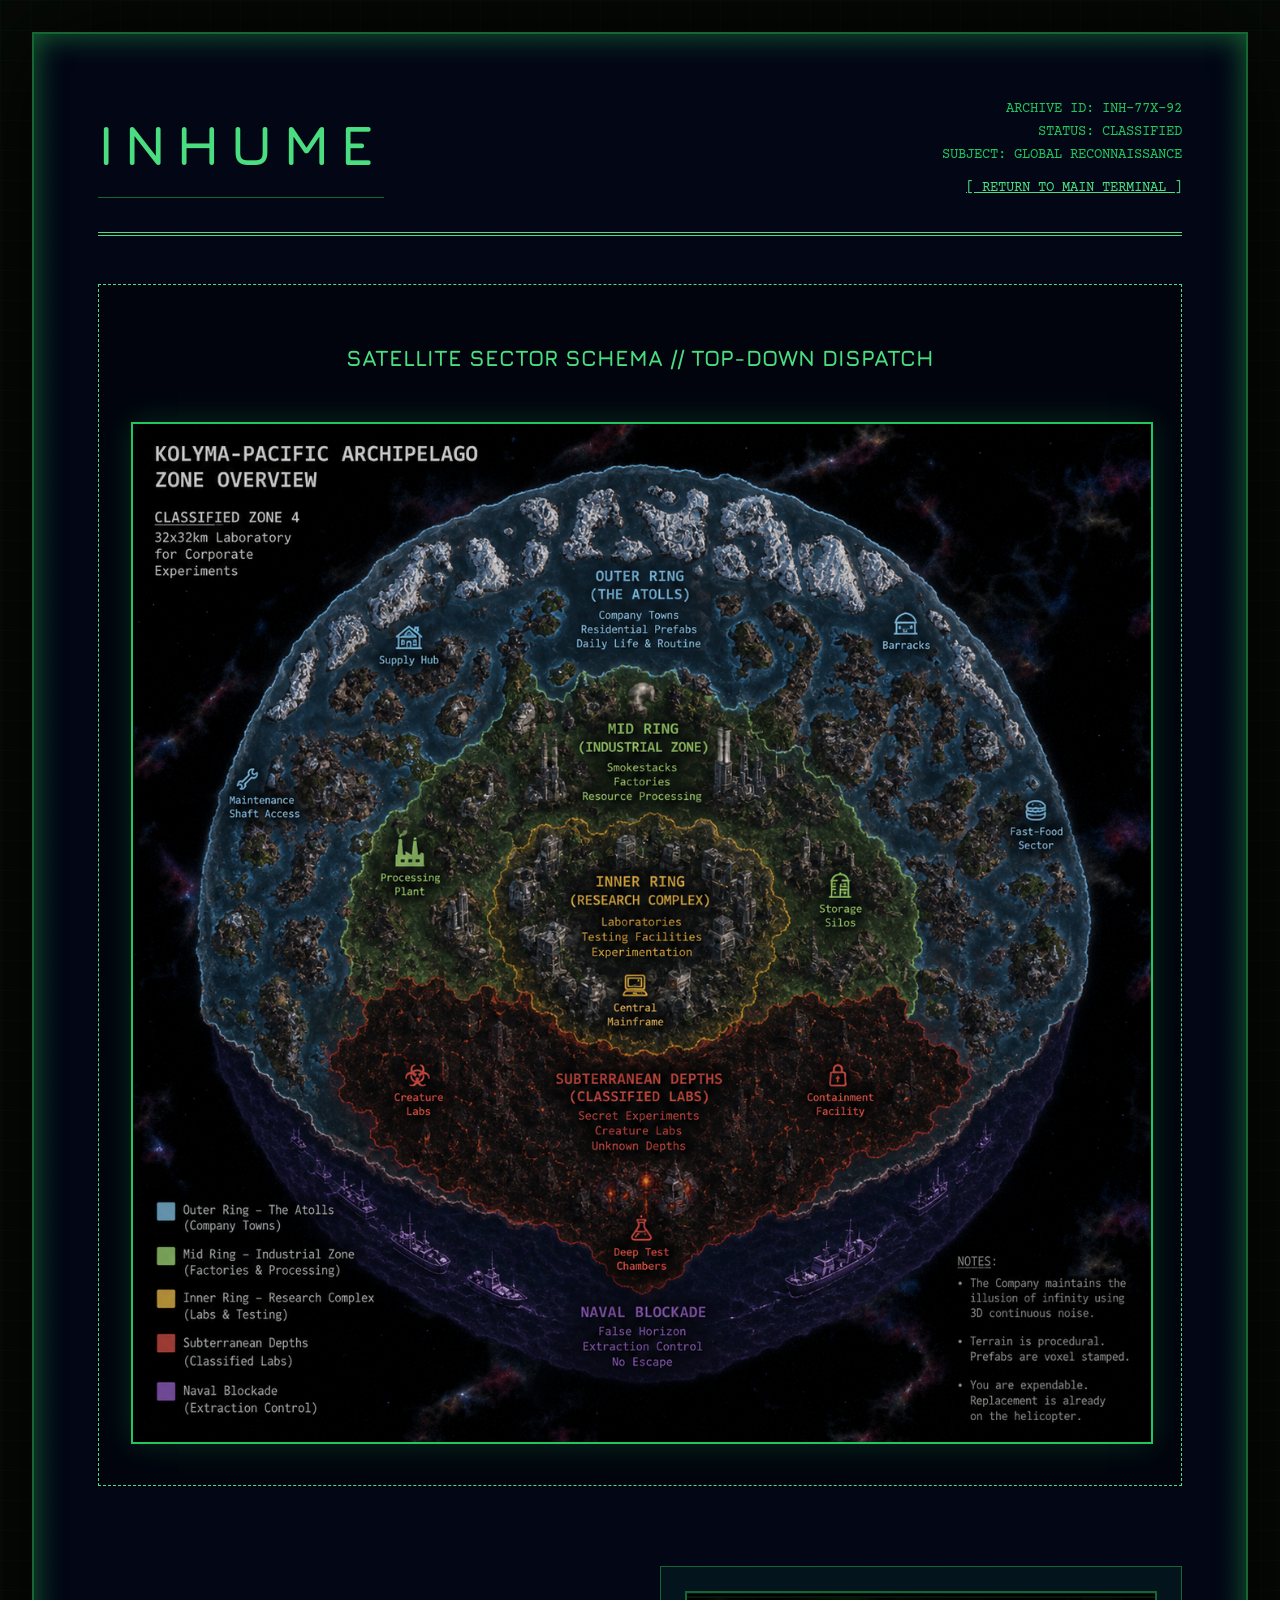
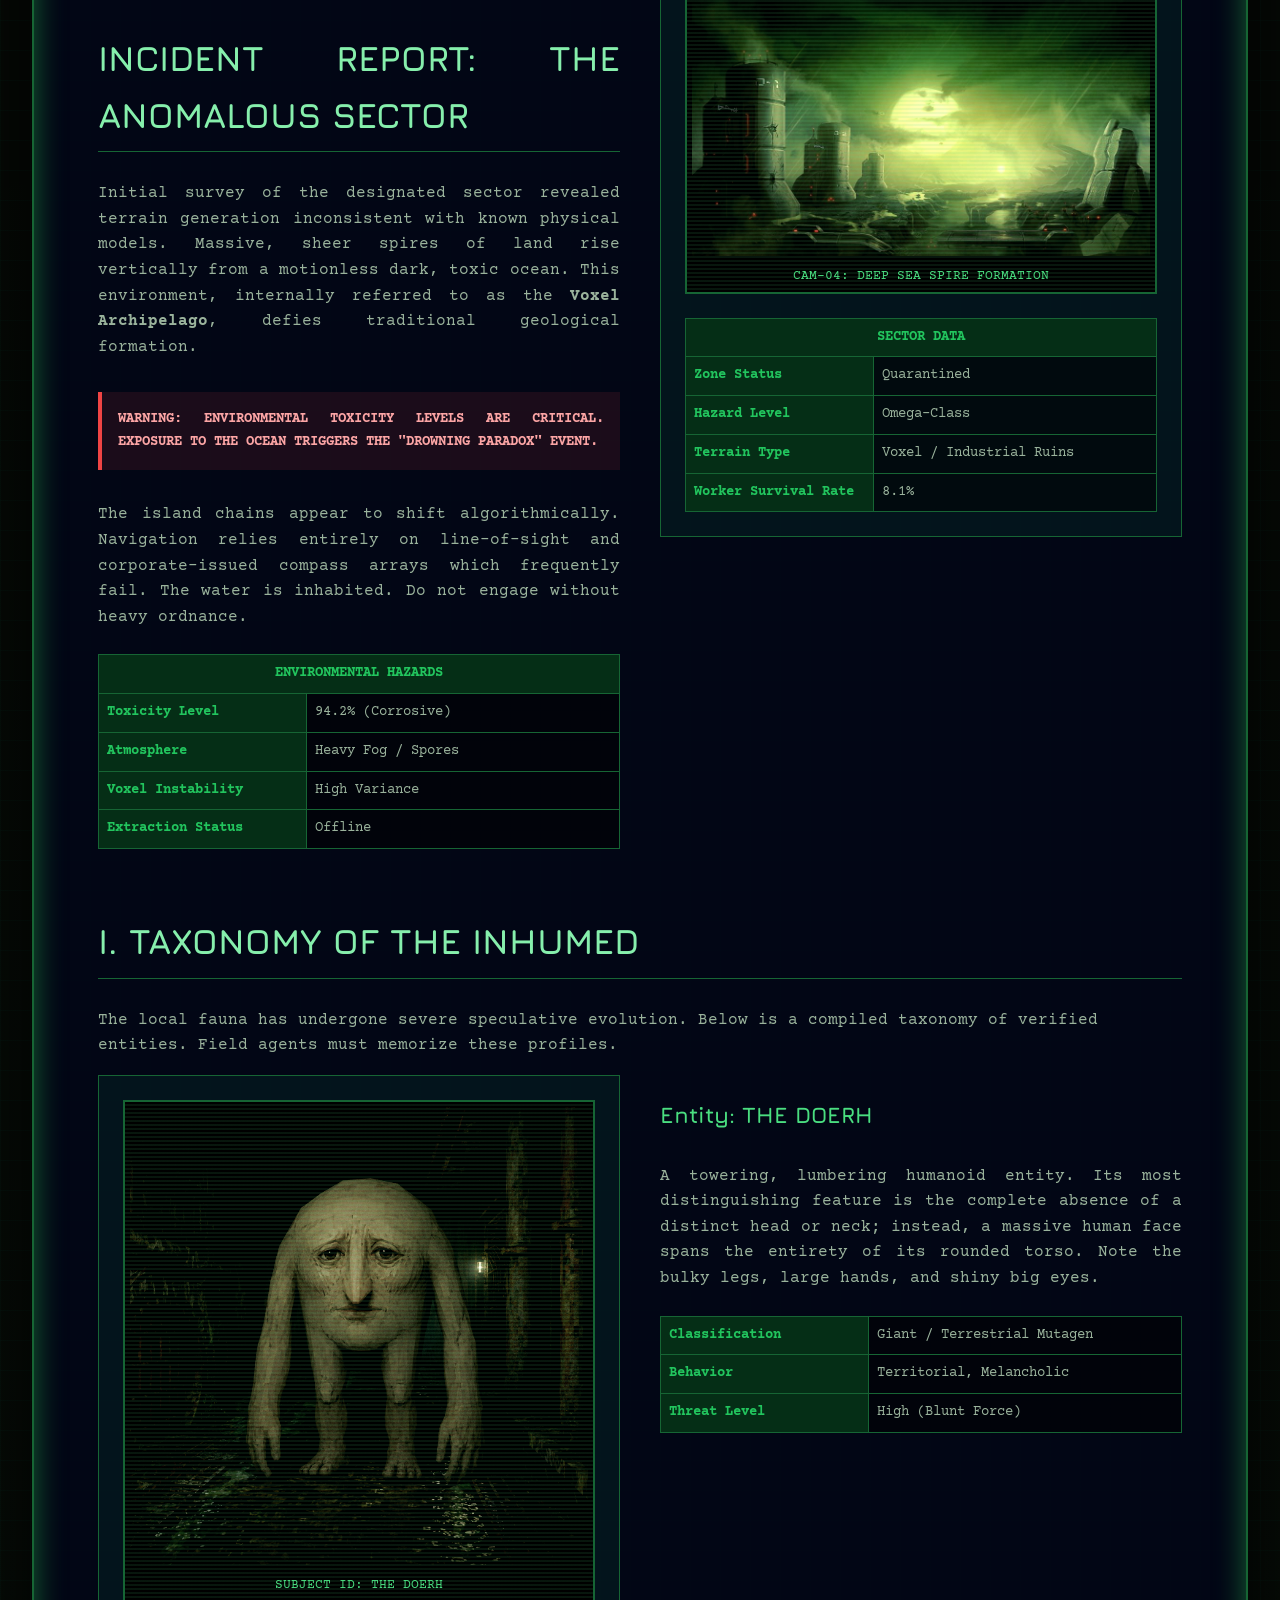
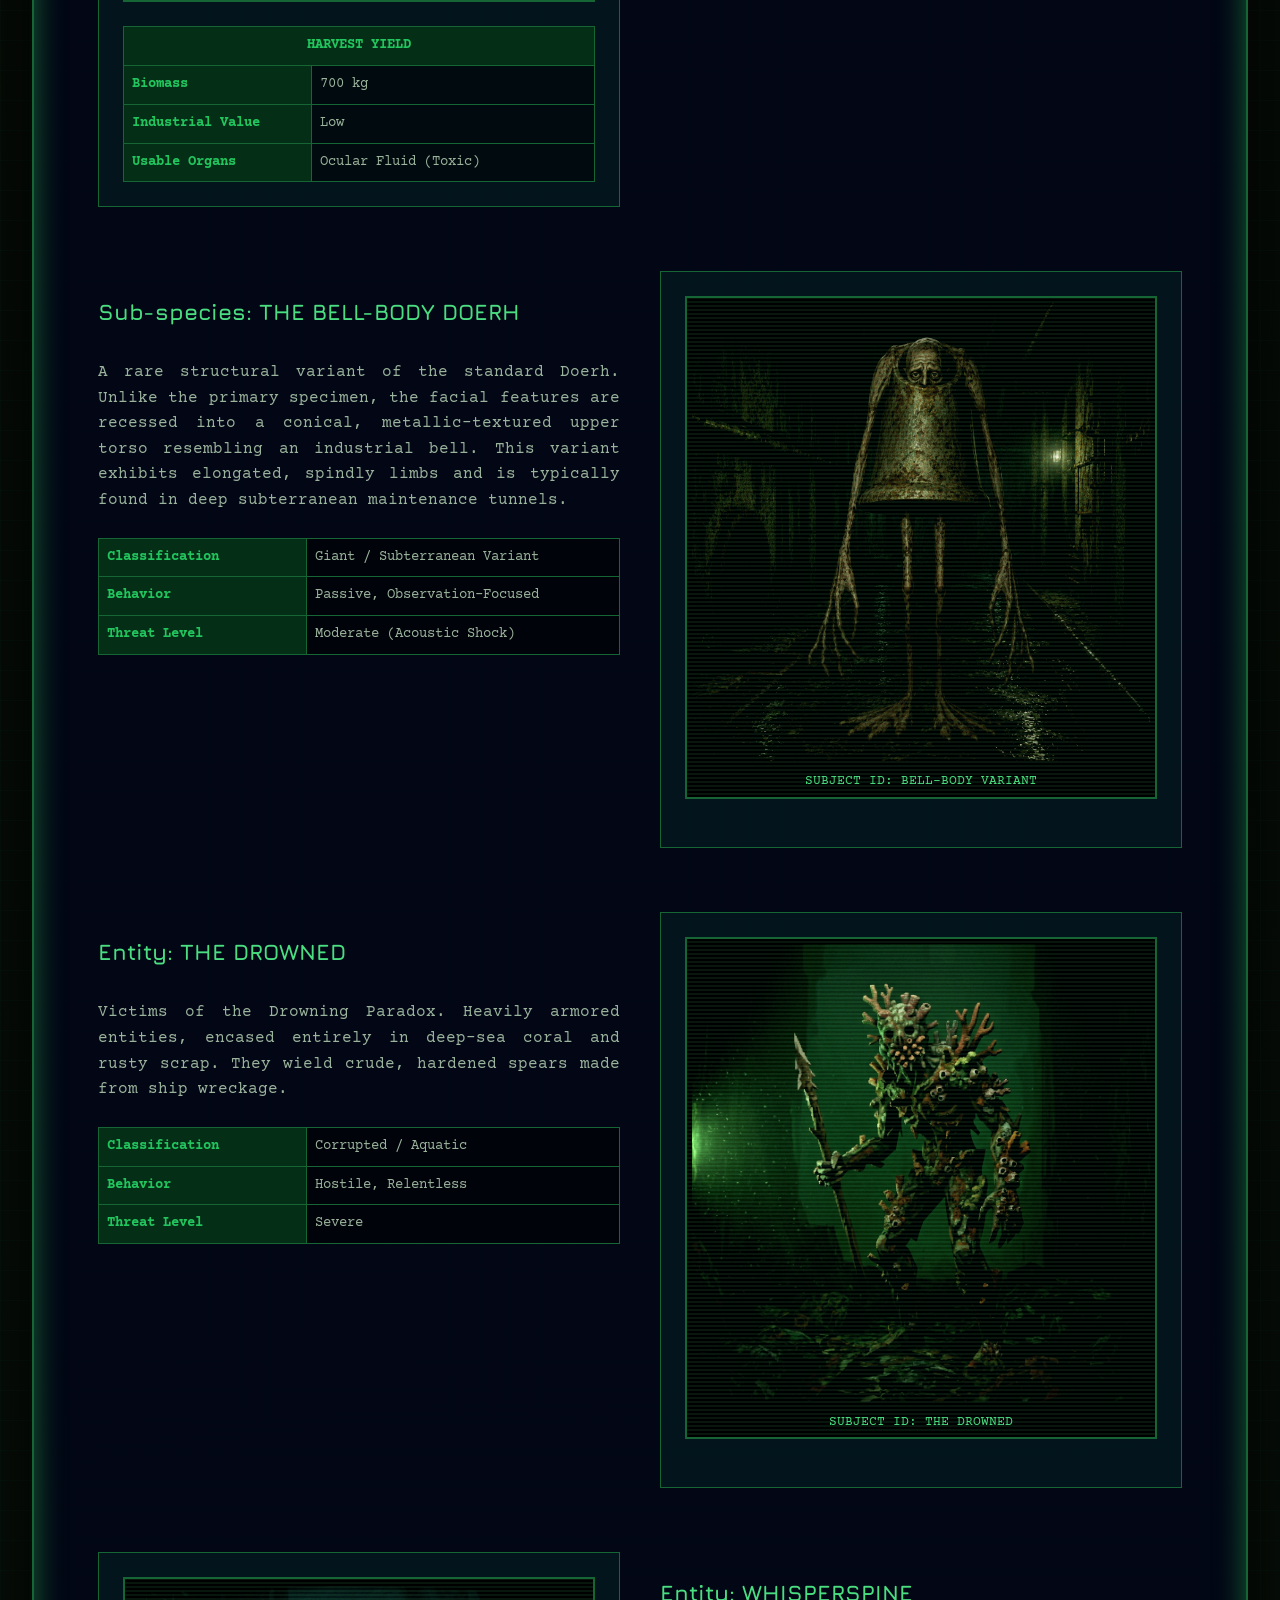
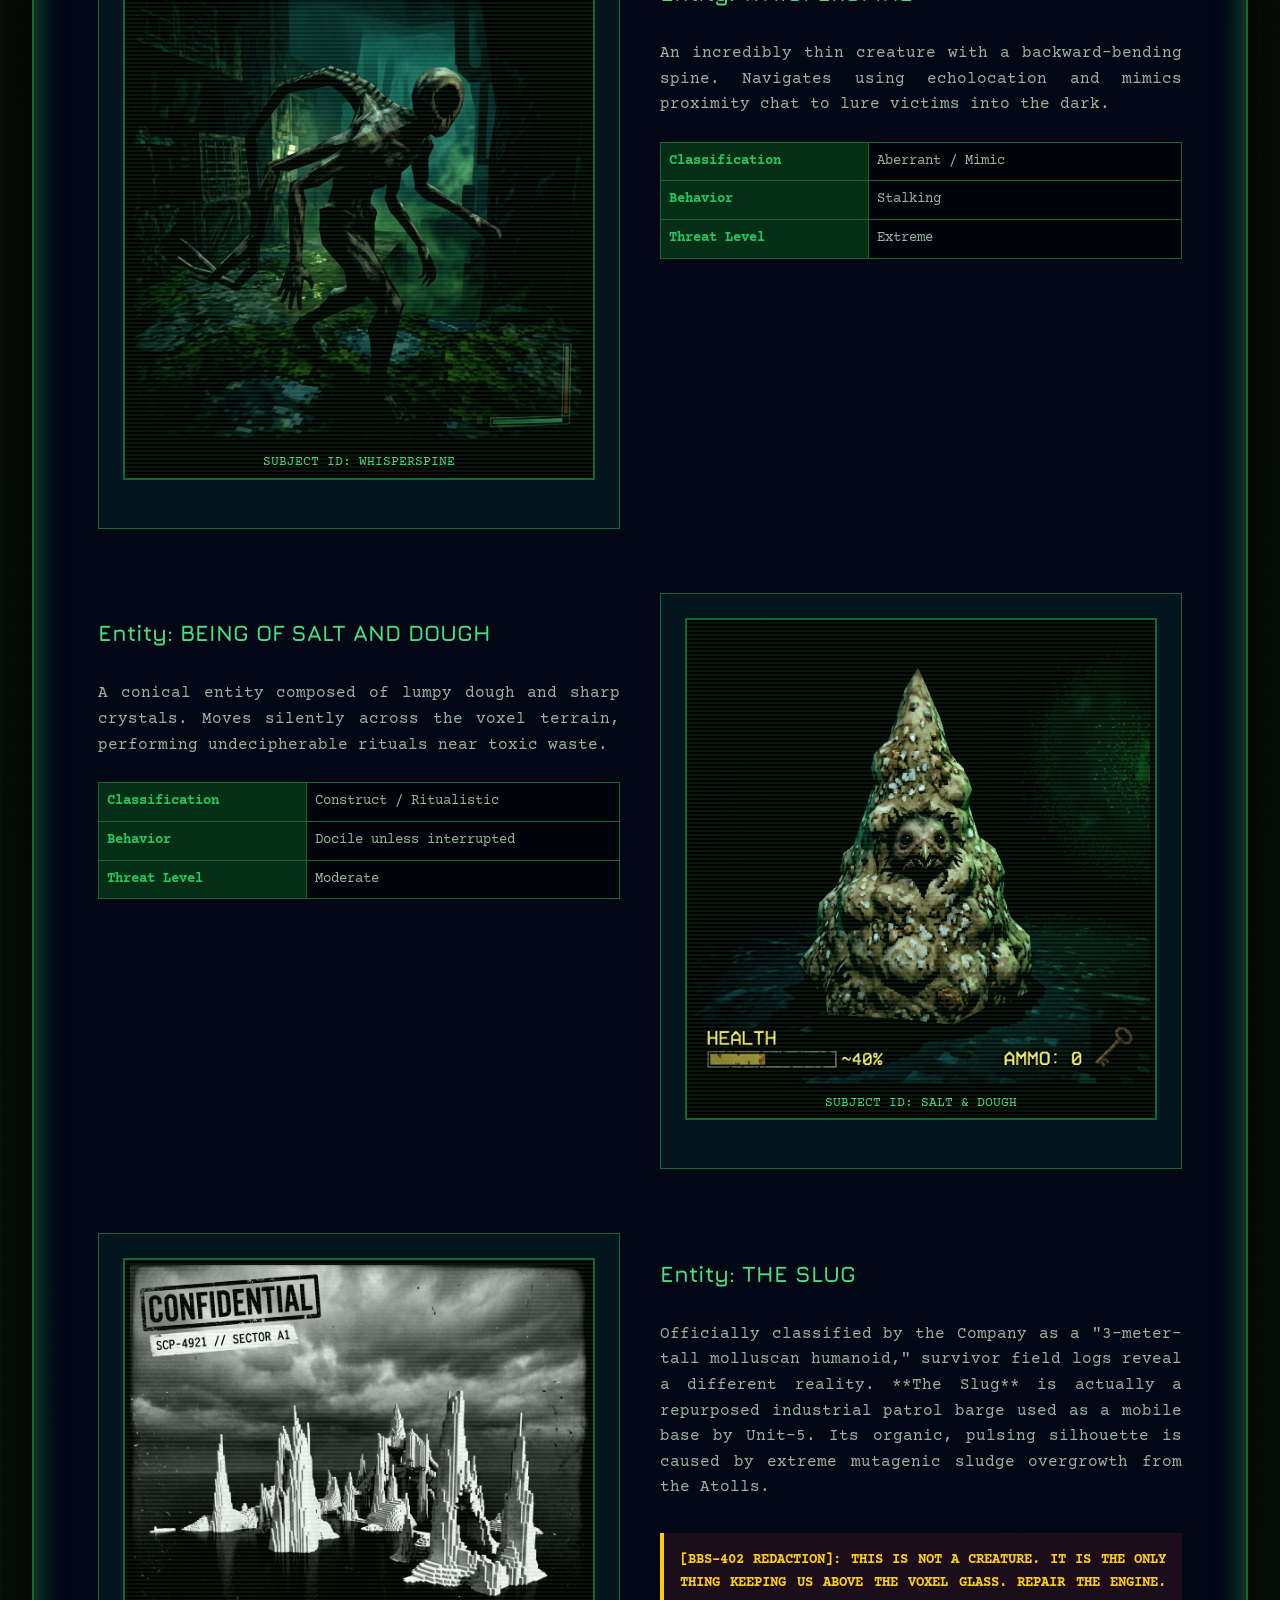
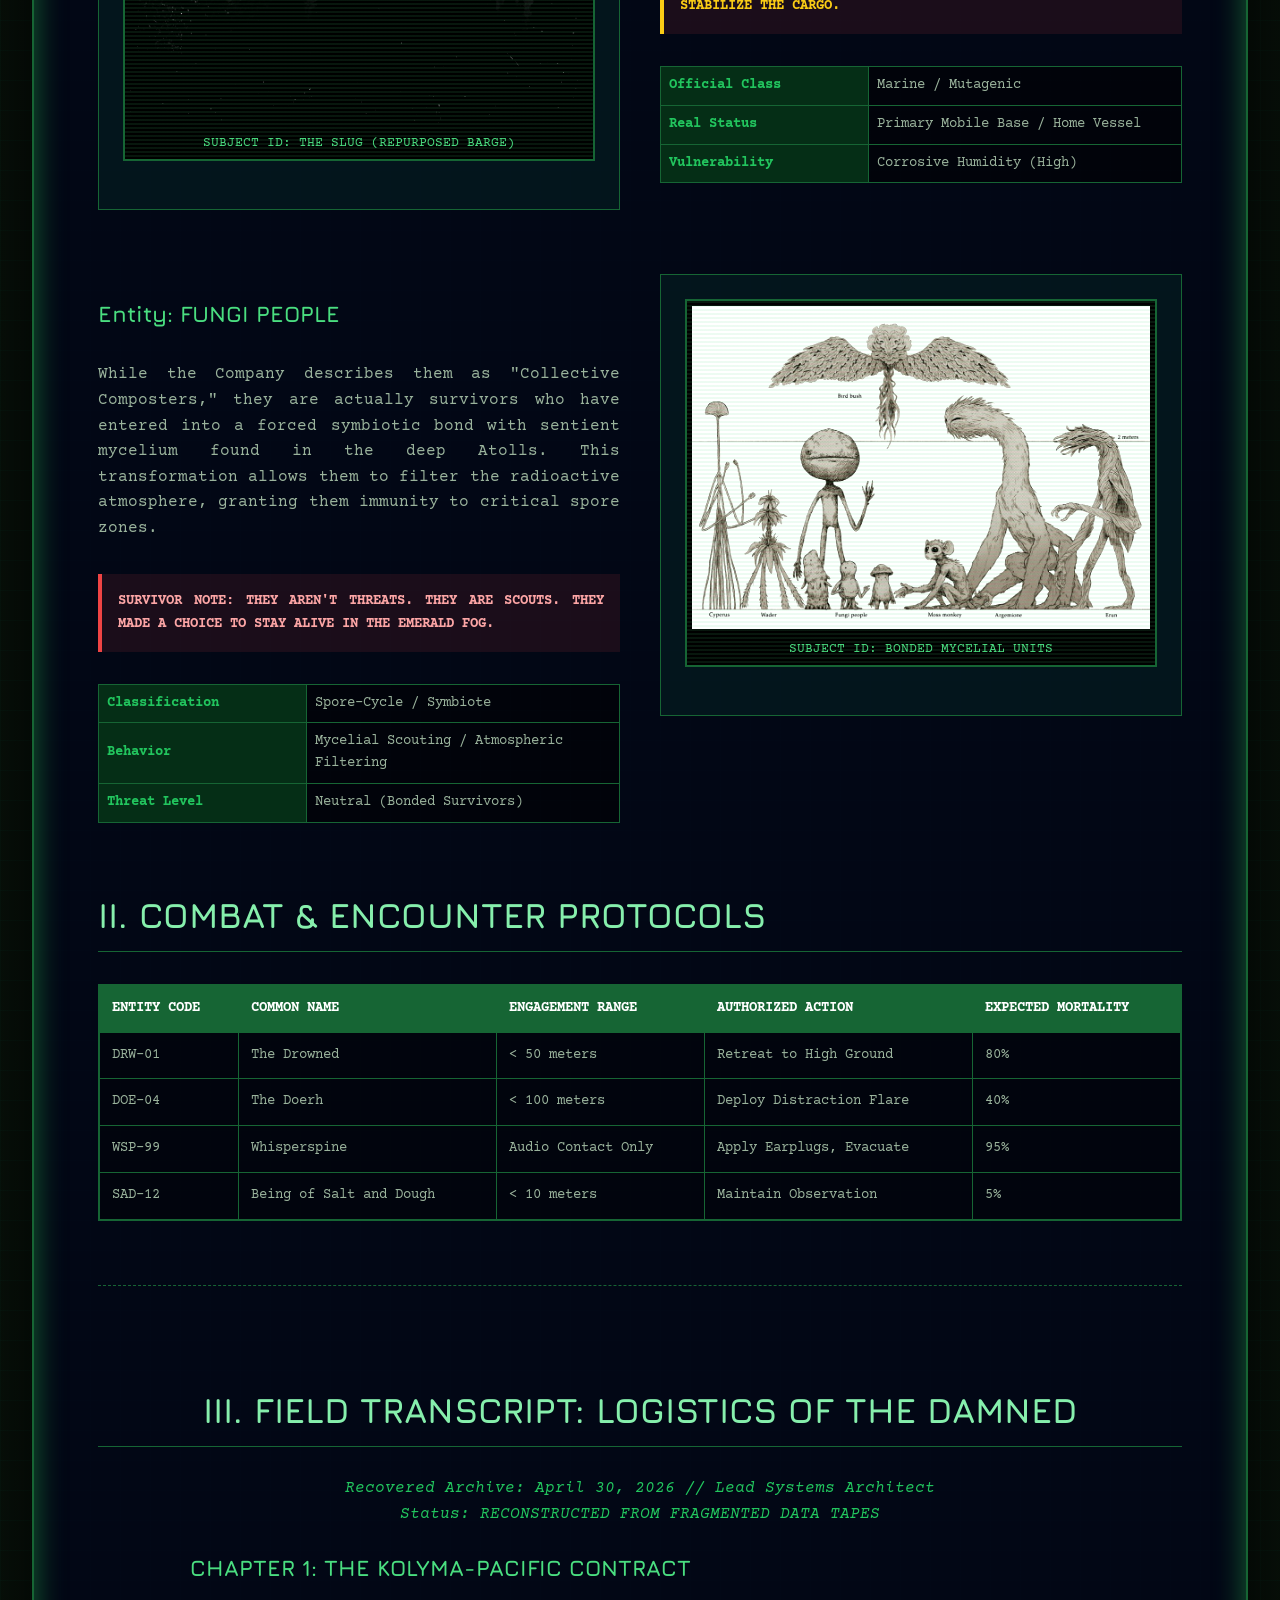
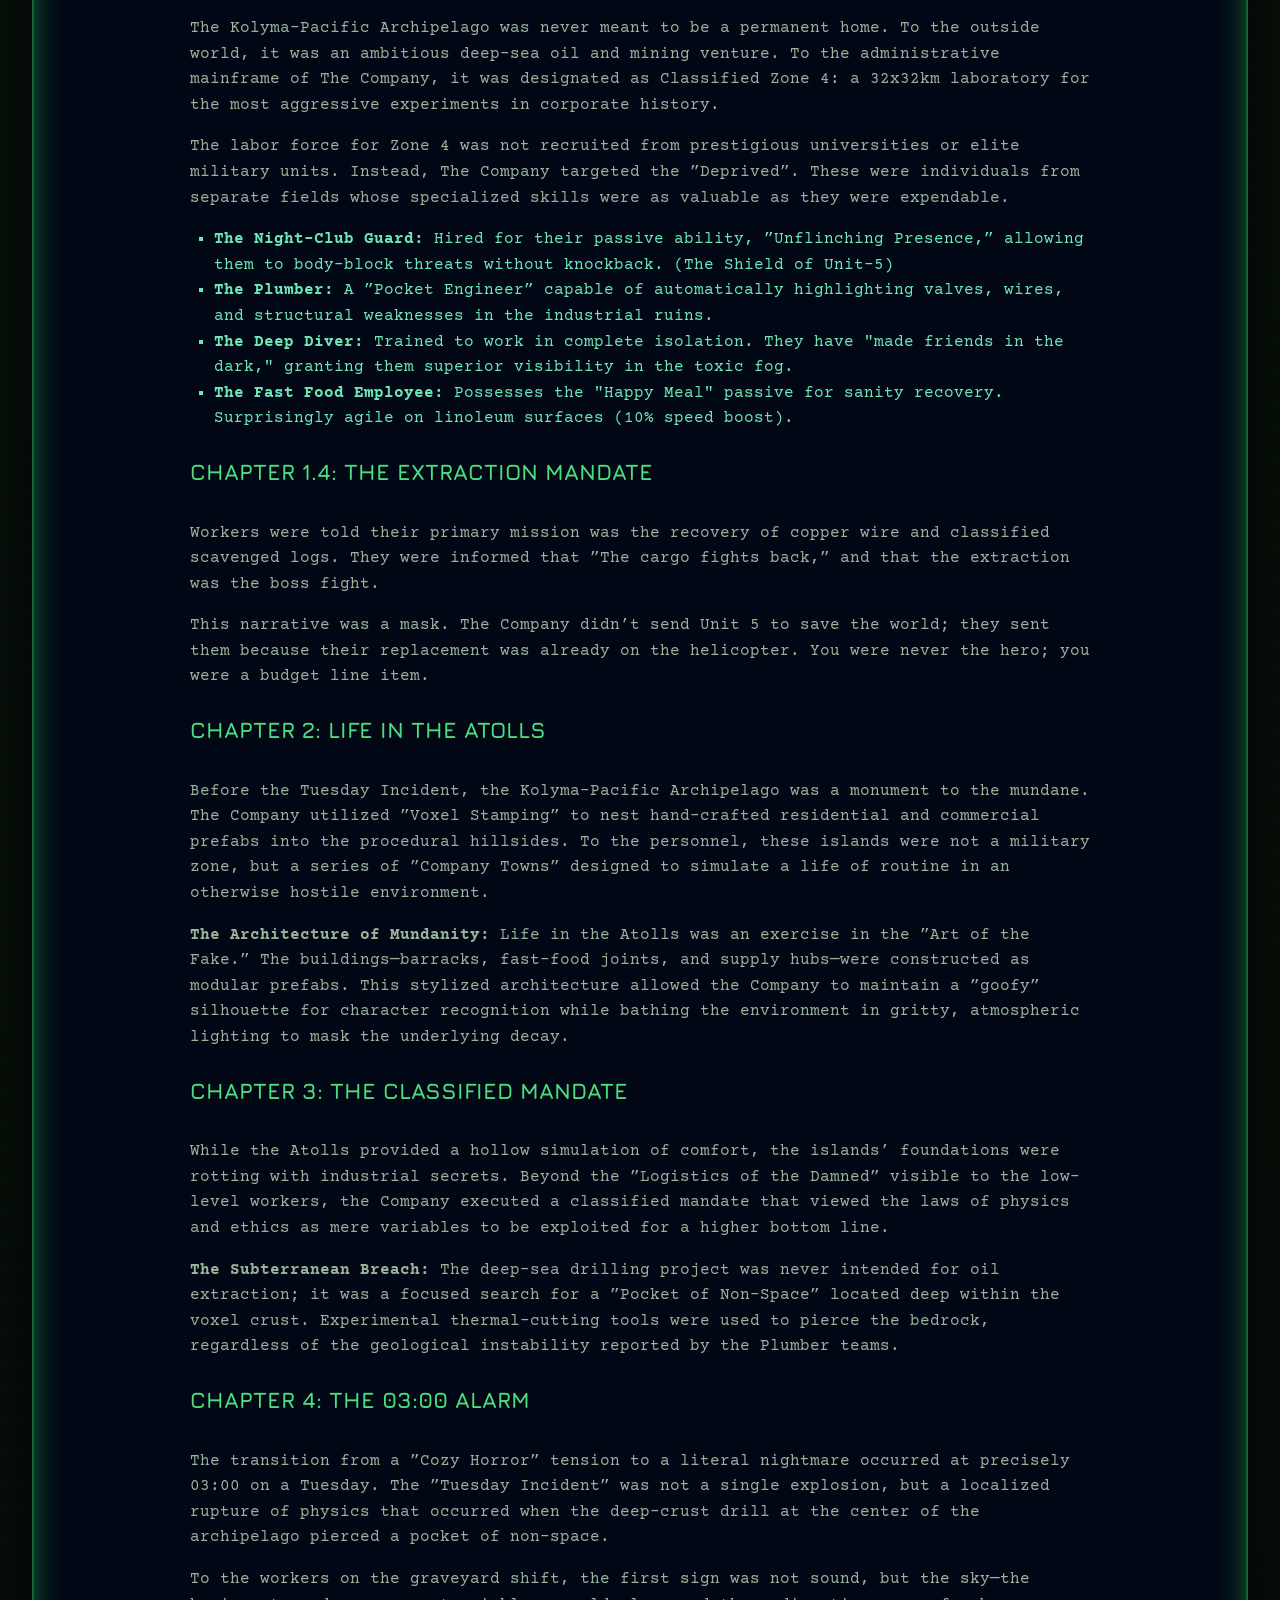
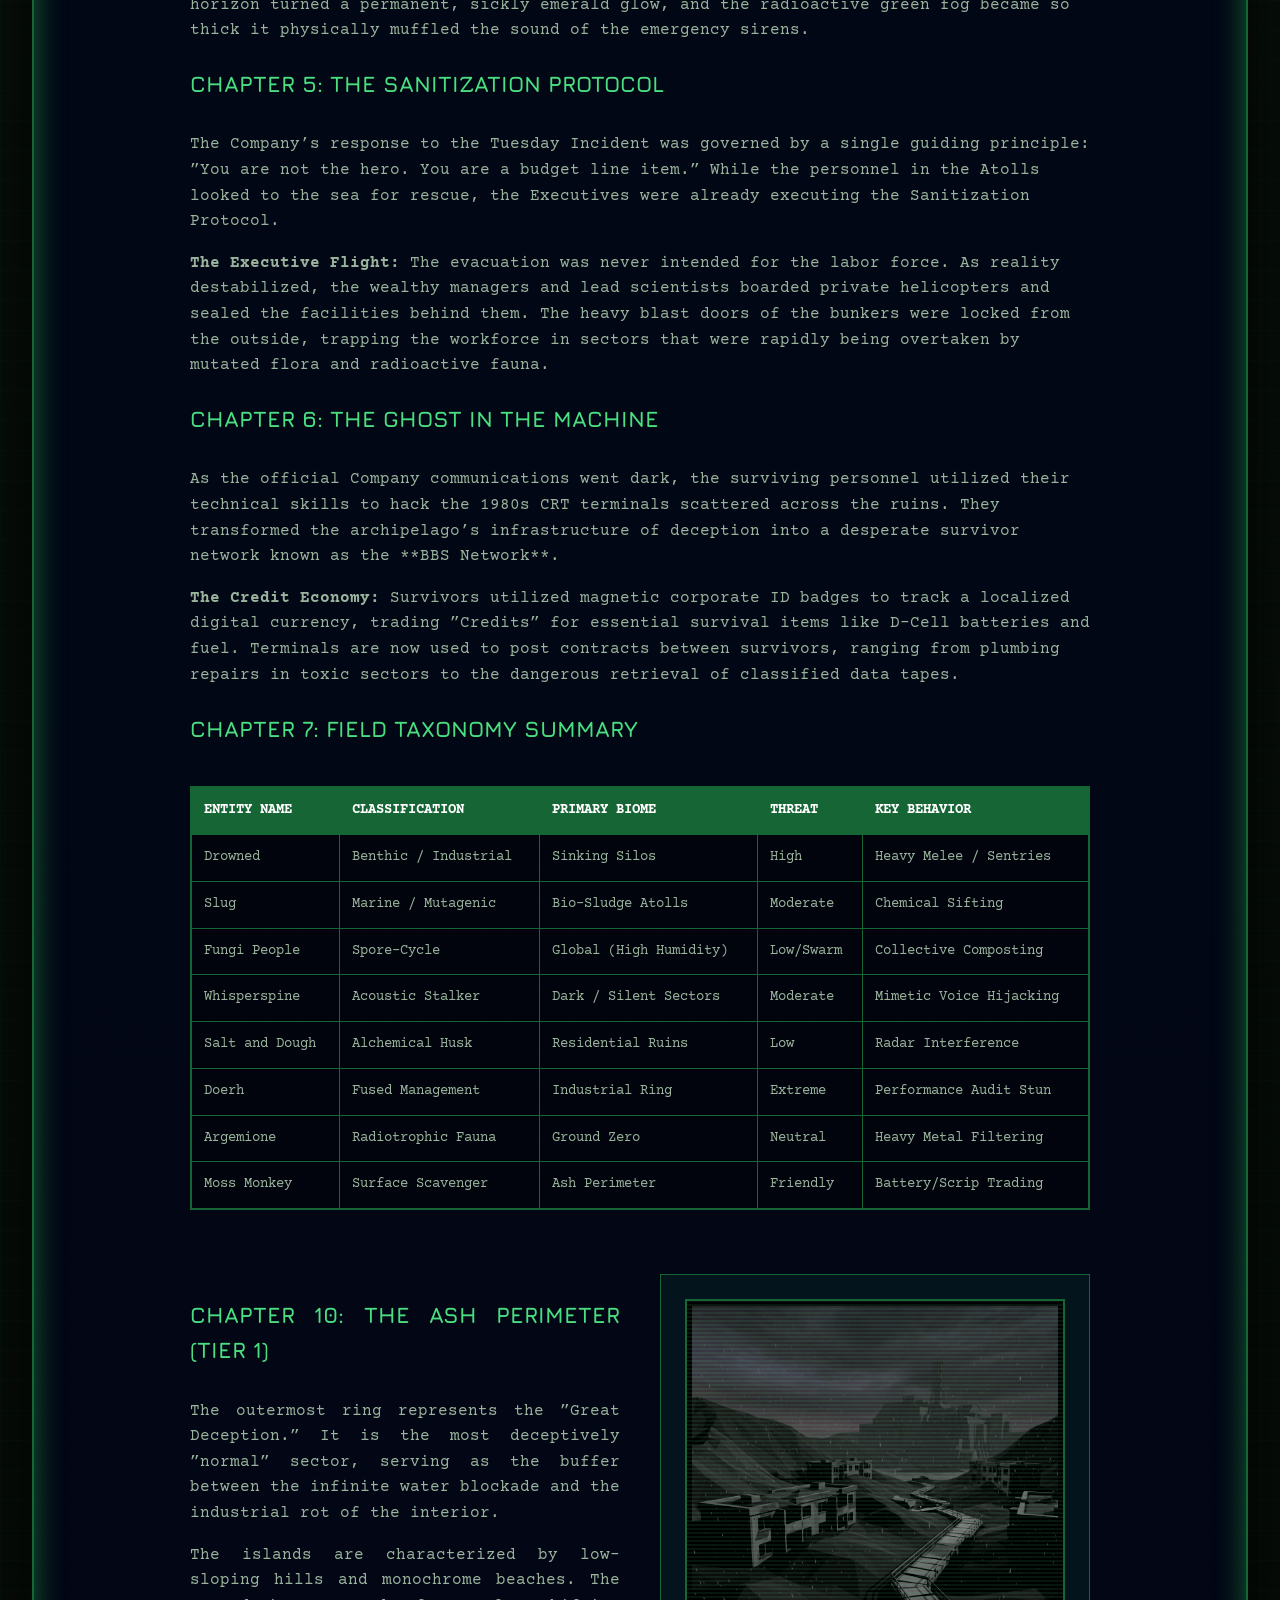
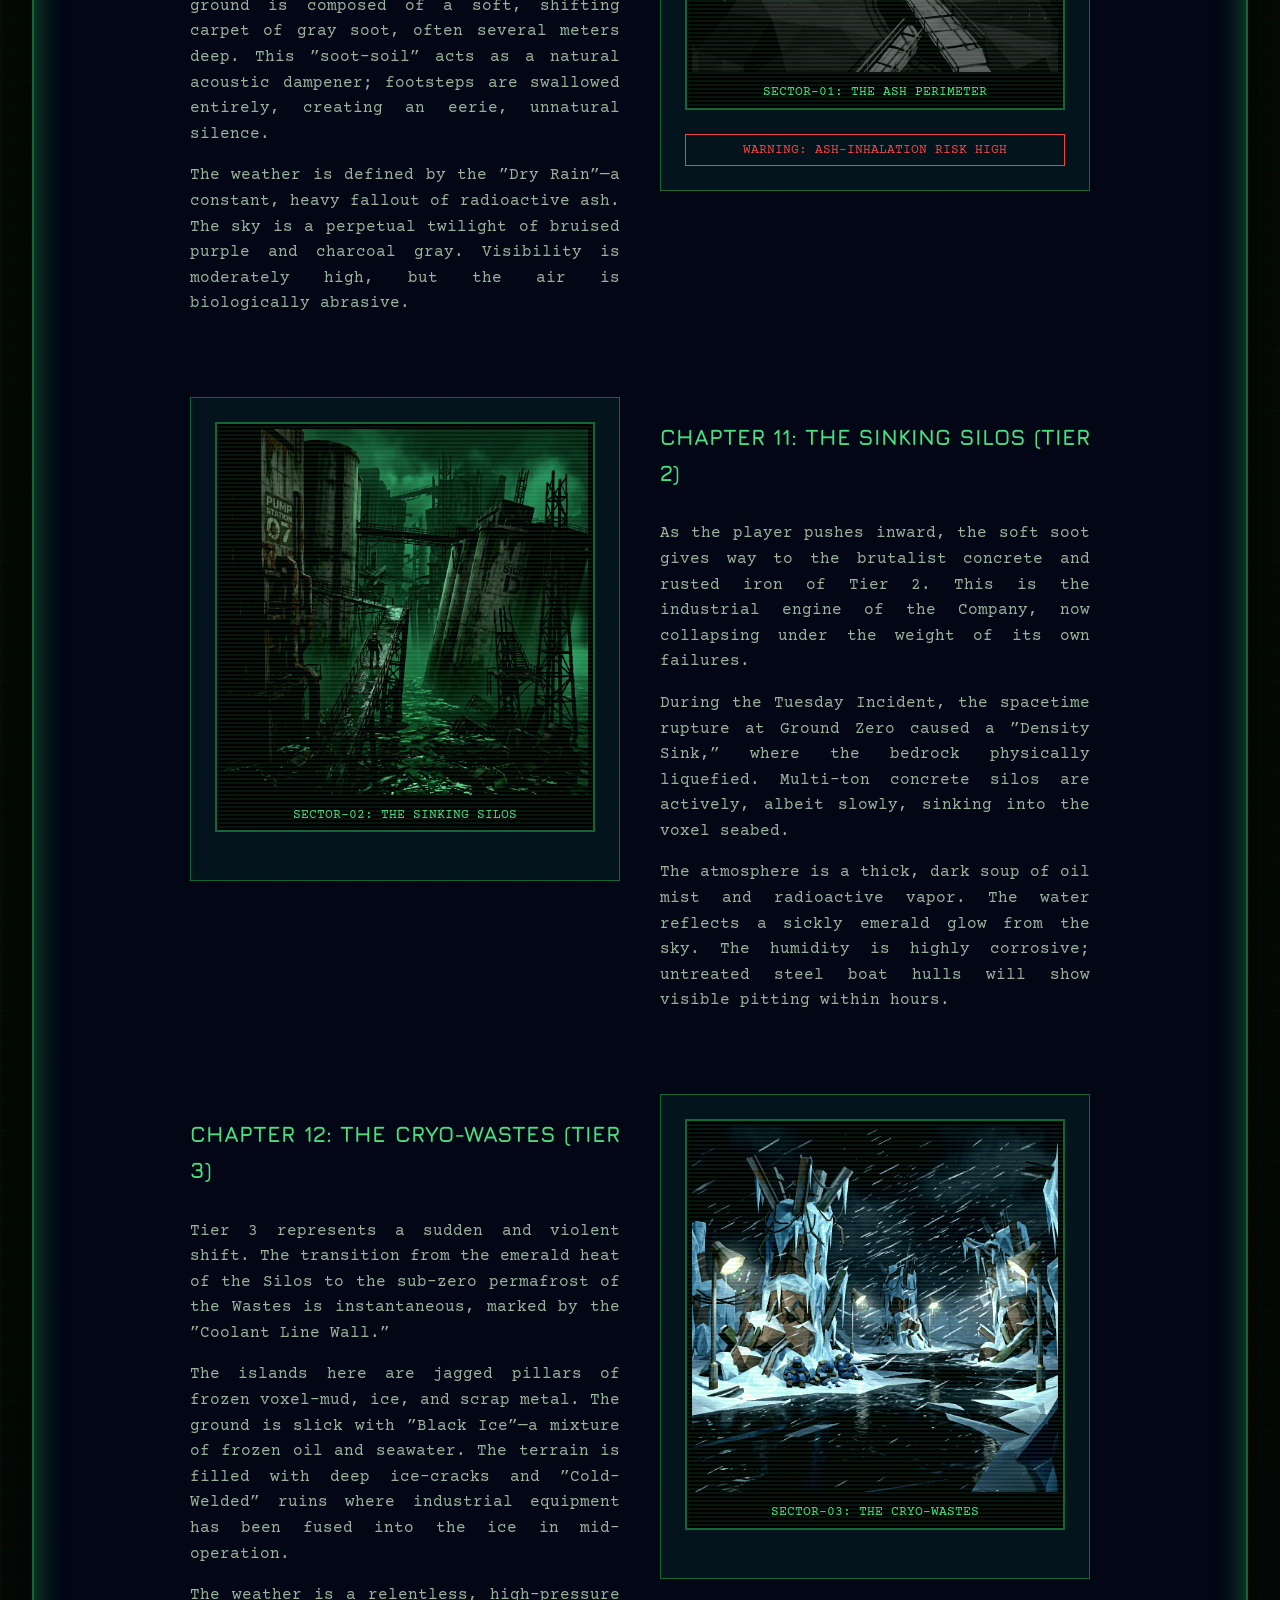
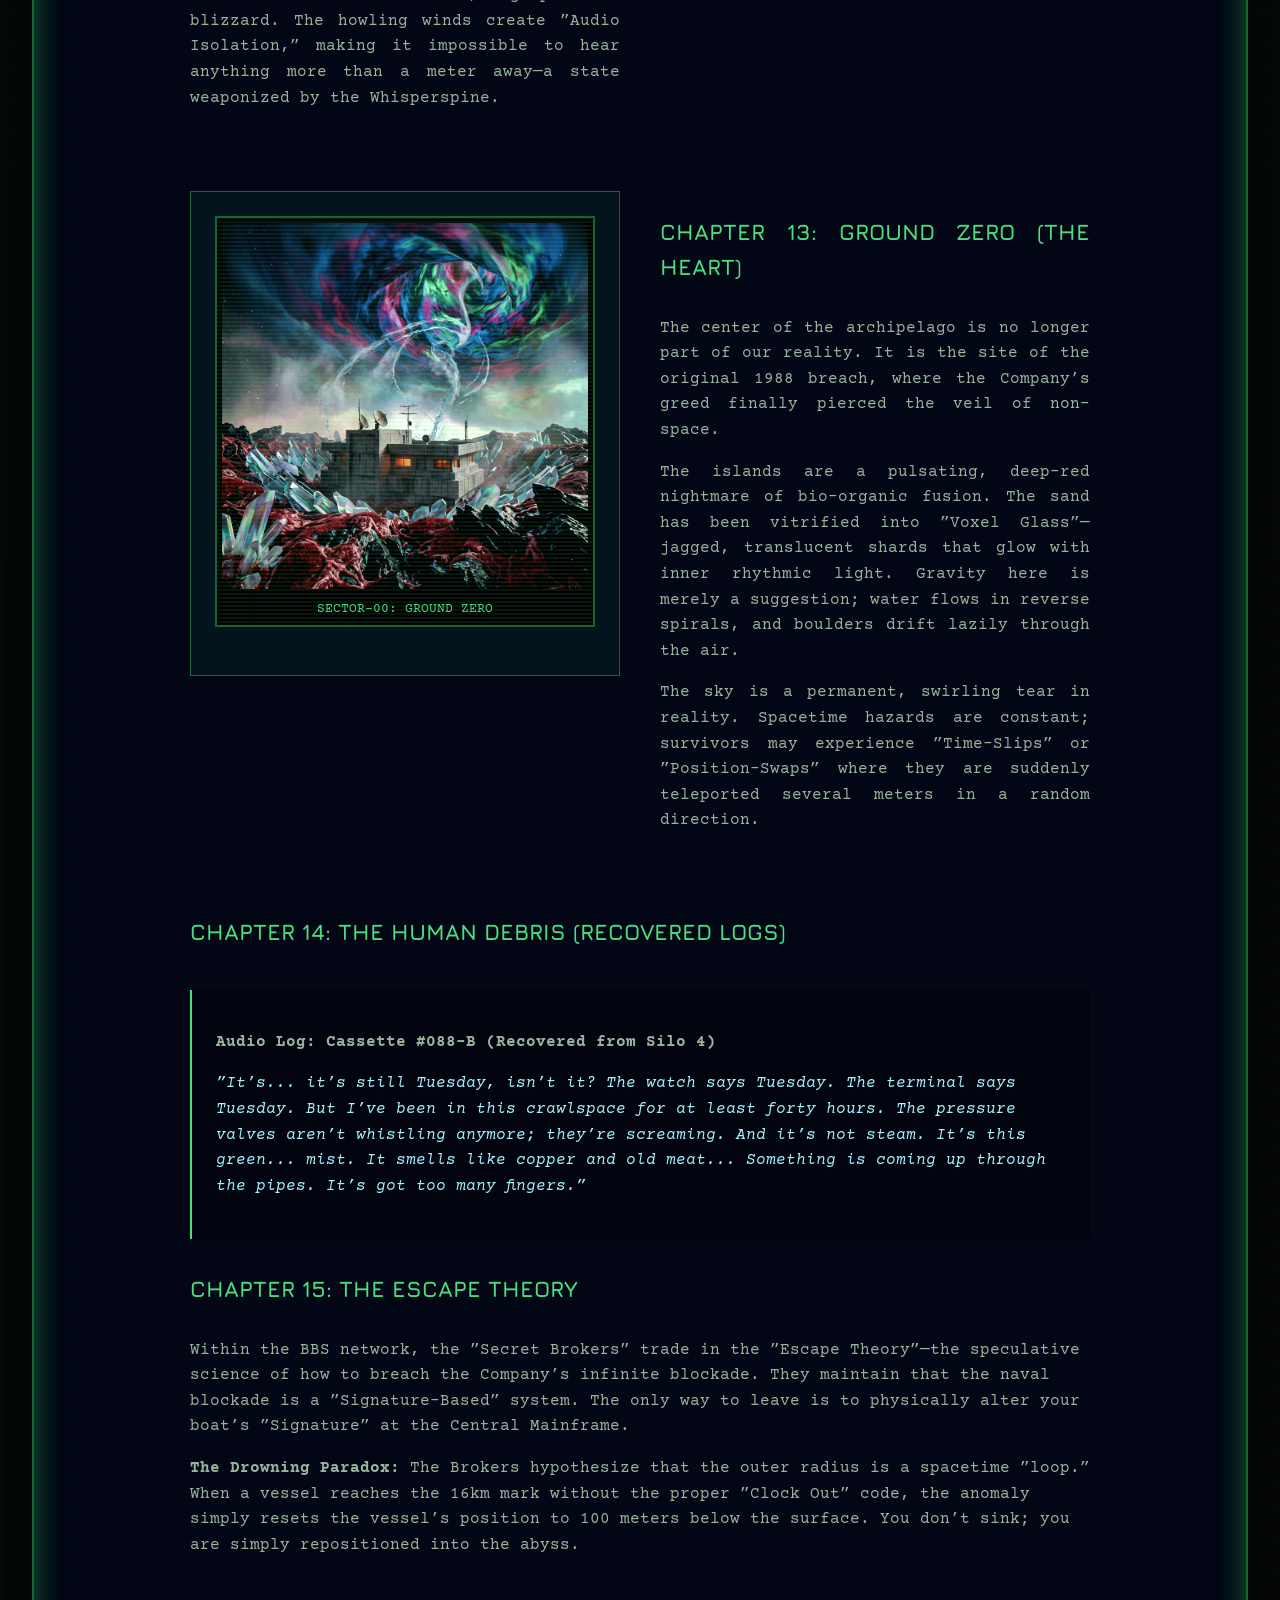
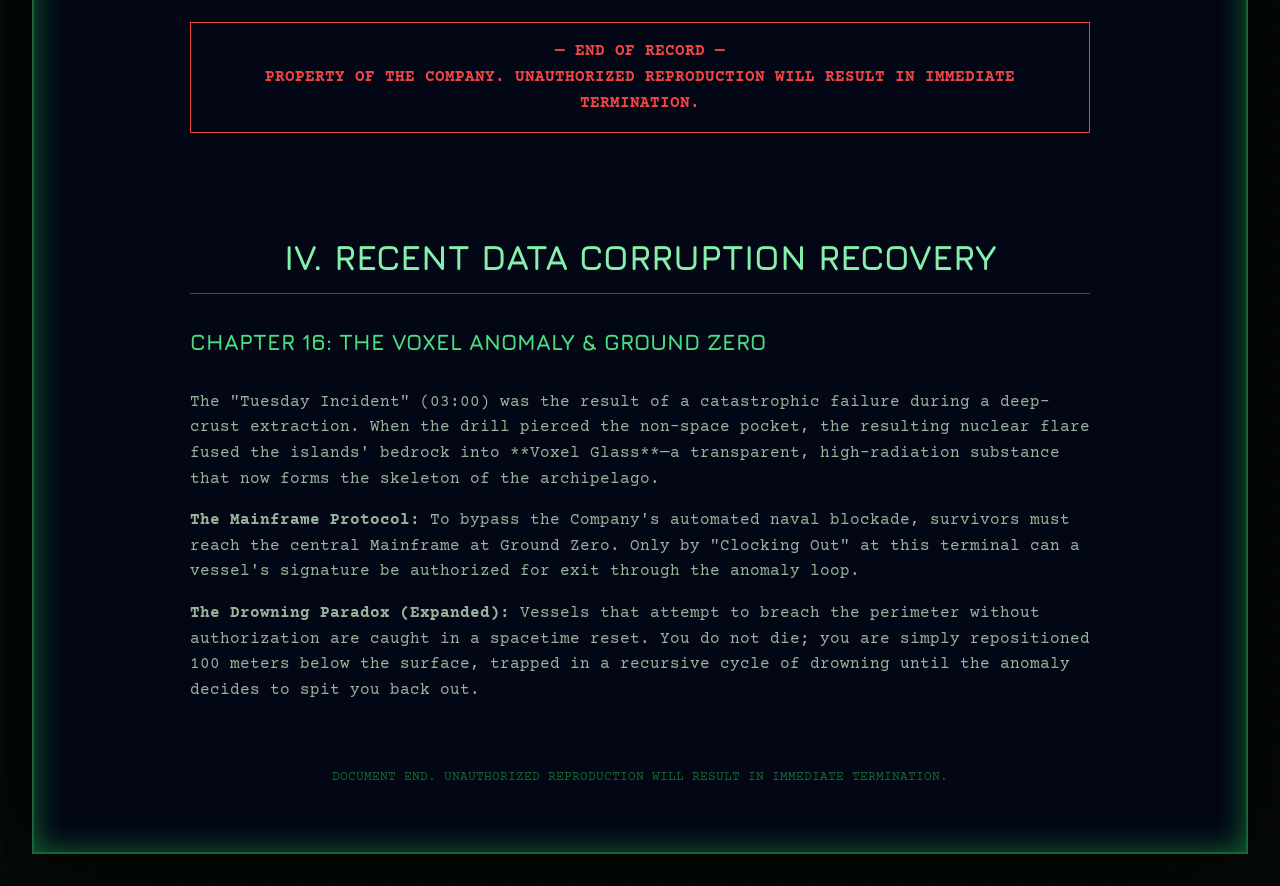
==== commit cf37c54e: "Update lore from lore_bible_updated.pdf: Fixed Slug/Fungi images, expanded personnel roles, added Ch" ====
--- a/lore.html
+++ b/lore.html
@@ -358,17 +358,20 @@
         <div class="grid-layout">
             <div class="sidebar">
                 <div class="retro-img-container">
-                    <img src="boat.png" alt="The Slug placeholder">
-                    <div class="caption">Subject ID: The Slug</div>
+                    <img src="archipelago_photo.png" alt="The Slug - Vessel">
+                    <div class="caption">Subject ID: The Slug (Repurposed Barge)</div>
                 </div>
             </div>
             <div class="text-column">
                 <h3>Entity: THE SLUG</h3>
-                <p>A three-meter-tall molluscan humanoid that has evolved to thrive in the Bio-Sludge Atolls. Originally the result of experimental 'Waste Management' organisms, these creatures consumed enough human DNA from the cafeteria runoff to develop a terrifyingly inquisitive face.</p>
-                <table class="stat-table">
-                    <tr><th>Classification</th><td>Marine / Mutagenic</td></tr>
-                    <tr><th>Behavior</th><td>Chemical Sifting, Inquisitive</td></tr>
-                    <tr><th>Threat Level</th><td>Moderate (Corrosive Mucus)</td></tr>
+                <p>Officially classified by the Company as a "3-meter-tall molluscan humanoid," survivor field logs reveal a different reality. **The Slug** is actually a repurposed industrial patrol barge used as a mobile base by Unit-5. Its organic, pulsing silhouette is caused by extreme mutagenic sludge overgrowth from the Atolls.</p>
+                <div class="alert-box" style="border-color: #facc15; color: #facc15;">
+                    [BBS-402 REDACTION]: This is not a creature. It is the only thing keeping us above the Voxel Glass. Repair the engine. Stabilize the cargo.
+                </div>
+                <table class="stat-table">
+                    <tr><th>Official Class</th><td>Marine / Mutagenic</td></tr>
+                    <tr><th>Real Status</th><td>Primary Mobile Base / Home Vessel</td></tr>
+                    <tr><th>Vulnerability</th><td>Corrosive Humidity (High)</td></tr>
                 </table>
             </div>
         </div>
@@ -377,17 +380,20 @@
         <div class="grid-layout">
             <div class="text-column">
                 <h3>Entity: FUNGI PEOPLE</h3>
-                <p>The most varied and communal threat in the archipelago. They do not eat; they digest the atmosphere. Their presence is usually signaled by a sweet, rot-like smell. They communicate through subsonic 'pings' and gather in hundreds to 'compost' intruders.</p>
-                <table class="stat-table">
-                    <tr><th>Classification</th><td>Spore-Cycle / Global</td></tr>
-                    <tr><th>Behavior</th><td>Collective Composting</td></tr>
-                    <tr><th>Threat Level</th><td>Low (Swarm Risk)</td></tr>
-                </table>
-            </div>
-            <div class="sidebar">
-                <div class="retro-img-container">
-                    <img src="character.png" alt="Fungi People placeholder">
-                    <div class="caption">Subject ID: Fungi People</div>
+                <p>While the Company describes them as "Collective Composters," they are actually survivors who have entered into a forced symbiotic bond with sentient mycelium found in the deep Atolls. This transformation allows them to filter the radioactive atmosphere, granting them immunity to critical spore zones.</p>
+                <div class="alert-box">
+                    SURVIVOR NOTE: They aren't threats. They are scouts. They made a choice to stay alive in the emerald fog.
+                </div>
+                <table class="stat-table">
+                    <tr><th>Classification</th><td>Spore-Cycle / Symbiote</td></tr>
+                    <tr><th>Behavior</th><td>Mycelial Scouting / Atmospheric Filtering</td></tr>
+                    <tr><th>Threat Level</th><td>Neutral (Bonded Survivors)</td></tr>
+                </table>
+            </div>
+            <div class="sidebar">
+                <div class="retro-img-container">
+                    <img src="media_.png" alt="Fungi People">
+                    <div class="caption">Subject ID: Bonded Mycelial Units</div>
                 </div>
             </div>
         </div>
@@ -423,10 +429,10 @@
                 <p>The labor force for Zone 4 was not recruited from prestigious universities or elite military units. Instead, The Company targeted the ”Deprived”. These were individuals from separate fields whose specialized skills were as valuable as they were expendable.</p>
                 
                 <ul style="list-style-type: square; color: #6ee7b7; padding-left: 1.5rem;">
-                    <li><strong>The Night-Club Guard:</strong> Hired for their passive ability, ”Unflinching Presence,” allowing them to body-block threats without knockback.</li>
-                    <li><strong>The Plumber:</strong> A ”Pocket Engineer” capable of highlighting valves and wires, essential for maintaining the subterranean infrastructure.</li>
-                    <li><strong>The Deep Diver:</strong> Trained to work ”Under Pressure” without oxygen, claiming comfort in the silence of the dark.</li>
-                    <li><strong>The Fast Food Employee:</strong> Valued for their ”Happy Meal” passive, providing sanity recovery even in the most unsettling nautical environments.</li>
+                    <li><strong>The Night-Club Guard:</strong> Hired for their passive ability, ”Unflinching Presence,” allowing them to body-block threats without knockback. (The Shield of Unit-5)</li>
+                    <li><strong>The Plumber:</strong> A ”Pocket Engineer” capable of automatically highlighting valves, wires, and structural weaknesses in the industrial ruins.</li>
+                    <li><strong>The Deep Diver:</strong> Trained to work in complete isolation. They have "made friends in the dark," granting them superior visibility in the toxic fog.</li>
+                    <li><strong>The Fast Food Employee:</strong> Possesses the "Happy Meal" passive for sanity recovery. Surprisingly agile on linoleum surfaces (10% speed boost).</li>
                 </ul>
 
                 <h3>CHAPTER 1.4: THE EXTRACTION MANDATE</h3>
@@ -559,6 +565,13 @@
                     — END OF RECORD —<br>
                     PROPERTY OF THE COMPANY. UNAUTHORIZED REPRODUCTION WILL RESULT IN IMMEDIATE TERMINATION.
                 </p>
+
+                <h2 style="margin-top: 6rem; text-align: center;">IV. RECENT DATA CORRUPTION RECOVERY</h2>
+                <h3>CHAPTER 16: THE VOXEL ANOMALY & GROUND ZERO</h3>
+                <p>The "Tuesday Incident" (03:00) was the result of a catastrophic failure during a deep-crust extraction. When the drill pierced the non-space pocket, the resulting nuclear flare fused the islands' bedrock into **Voxel Glass**—a transparent, high-radiation substance that now forms the skeleton of the archipelago.</p>
+                <p><strong>The Mainframe Protocol:</strong> To bypass the Company's automated naval blockade, survivors must reach the central Mainframe at Ground Zero. Only by "Clocking Out" at this terminal can a vessel's signature be authorized for exit through the anomaly loop.</p>
+                
+                <p><strong>The Drowning Paradox (Expanded):</strong> Vessels that attempt to breach the perimeter without authorization are caught in a spacetime reset. You do not die; you are simply repositioned 100 meters below the surface, trapped in a recursive cycle of drowning until the anomaly decides to spit you back out.</p>
             </div>
 
         </div>
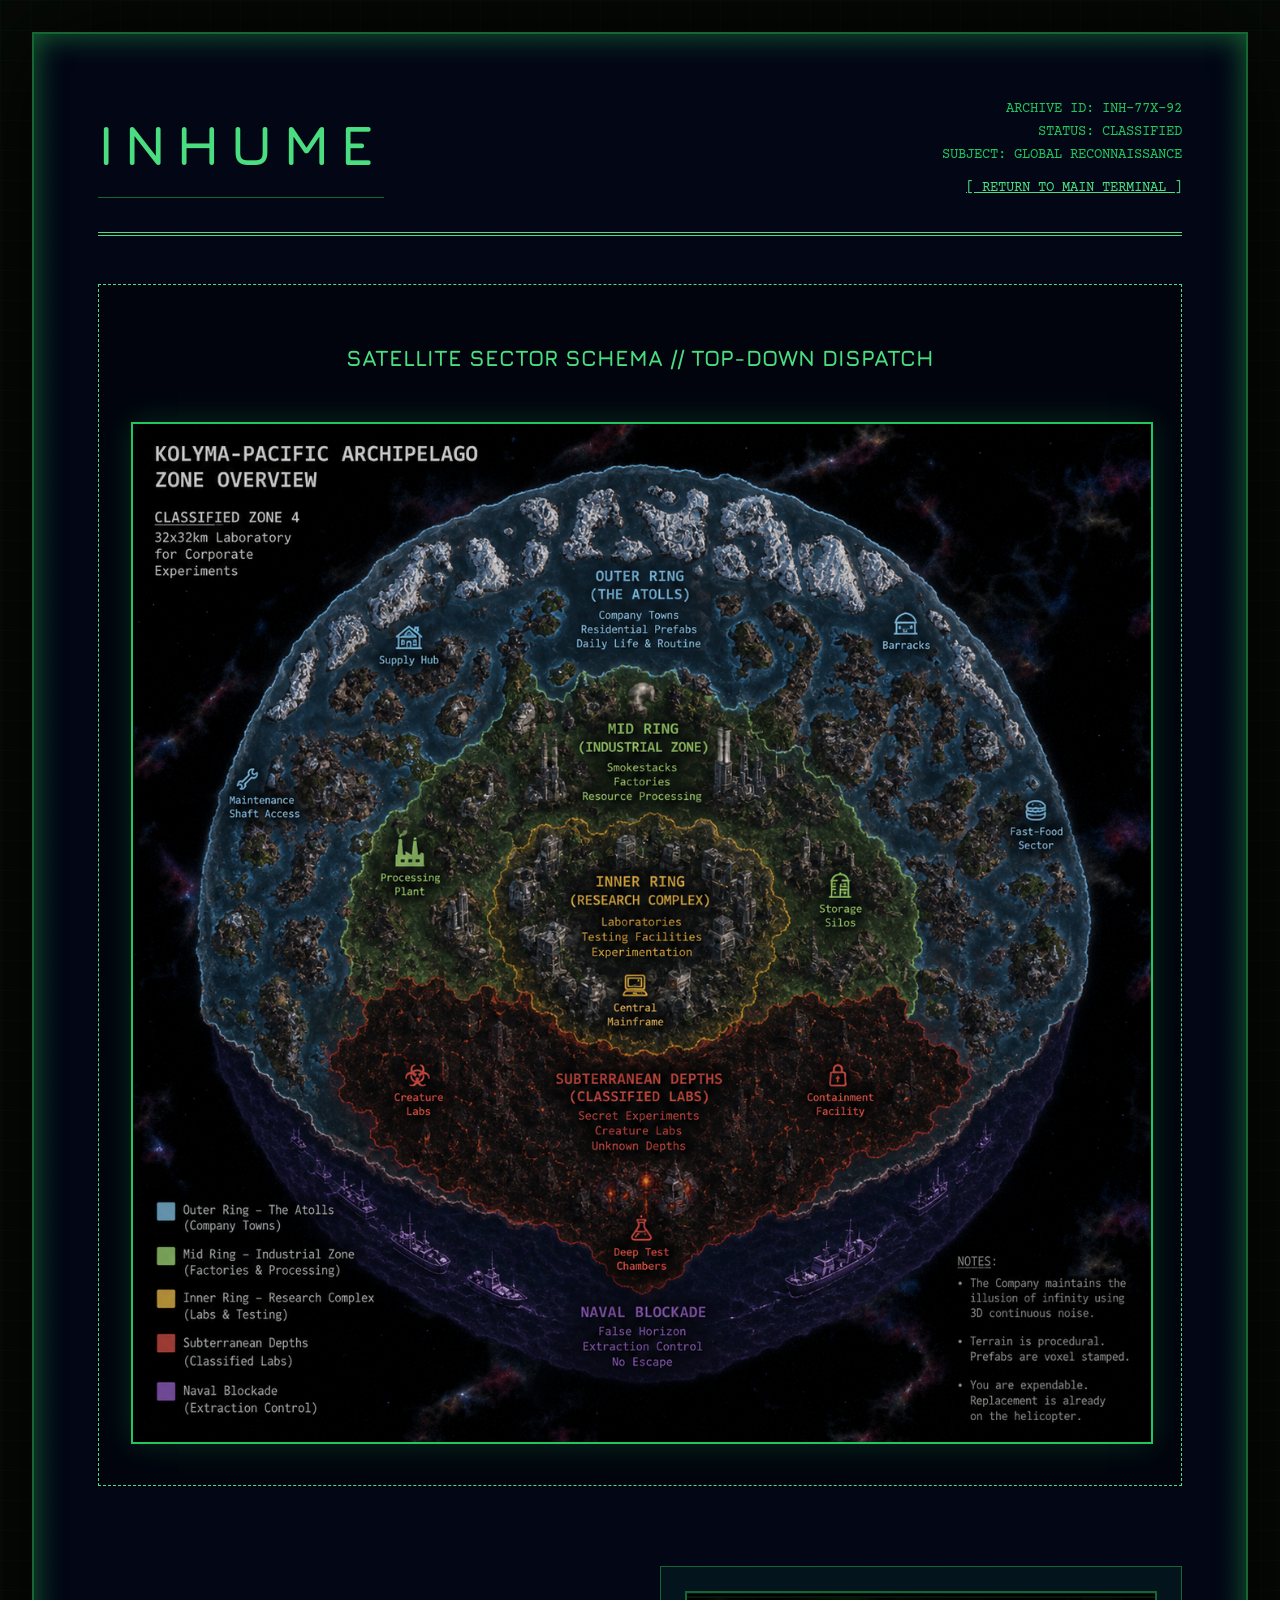
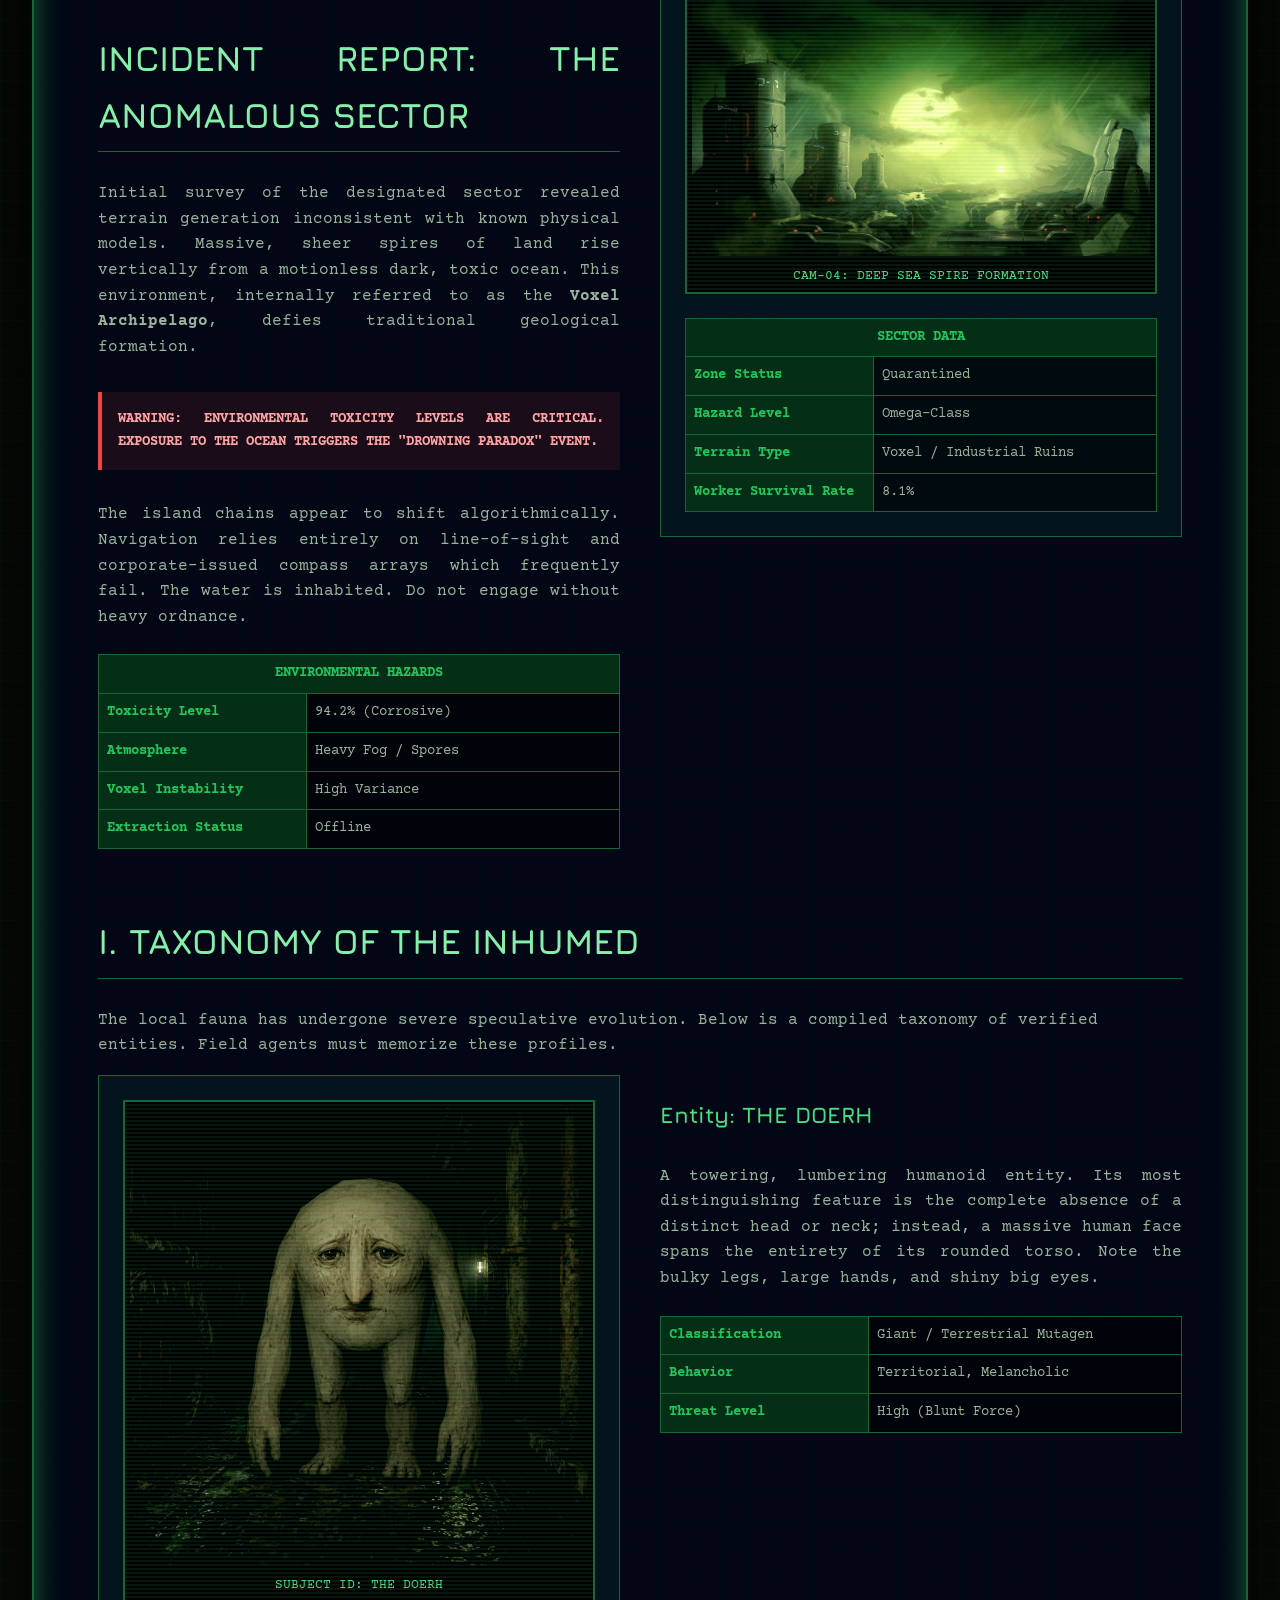
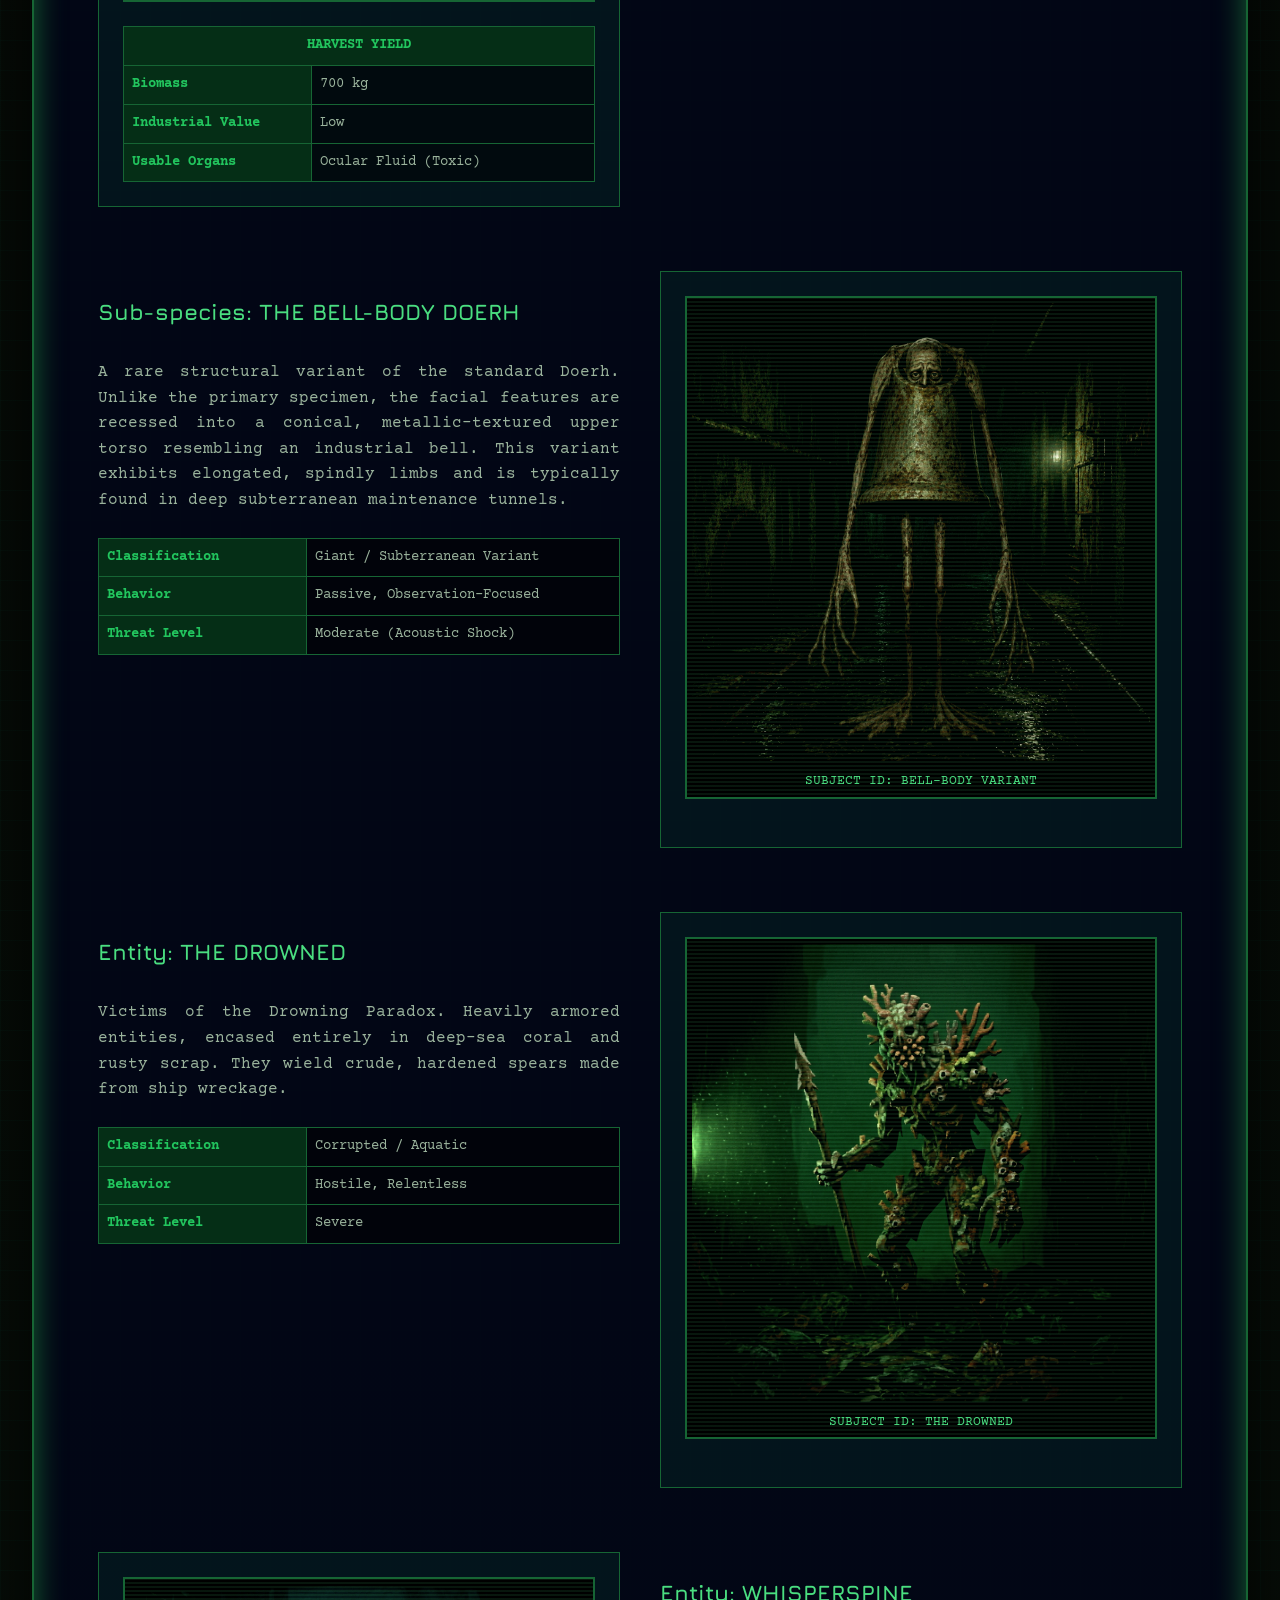
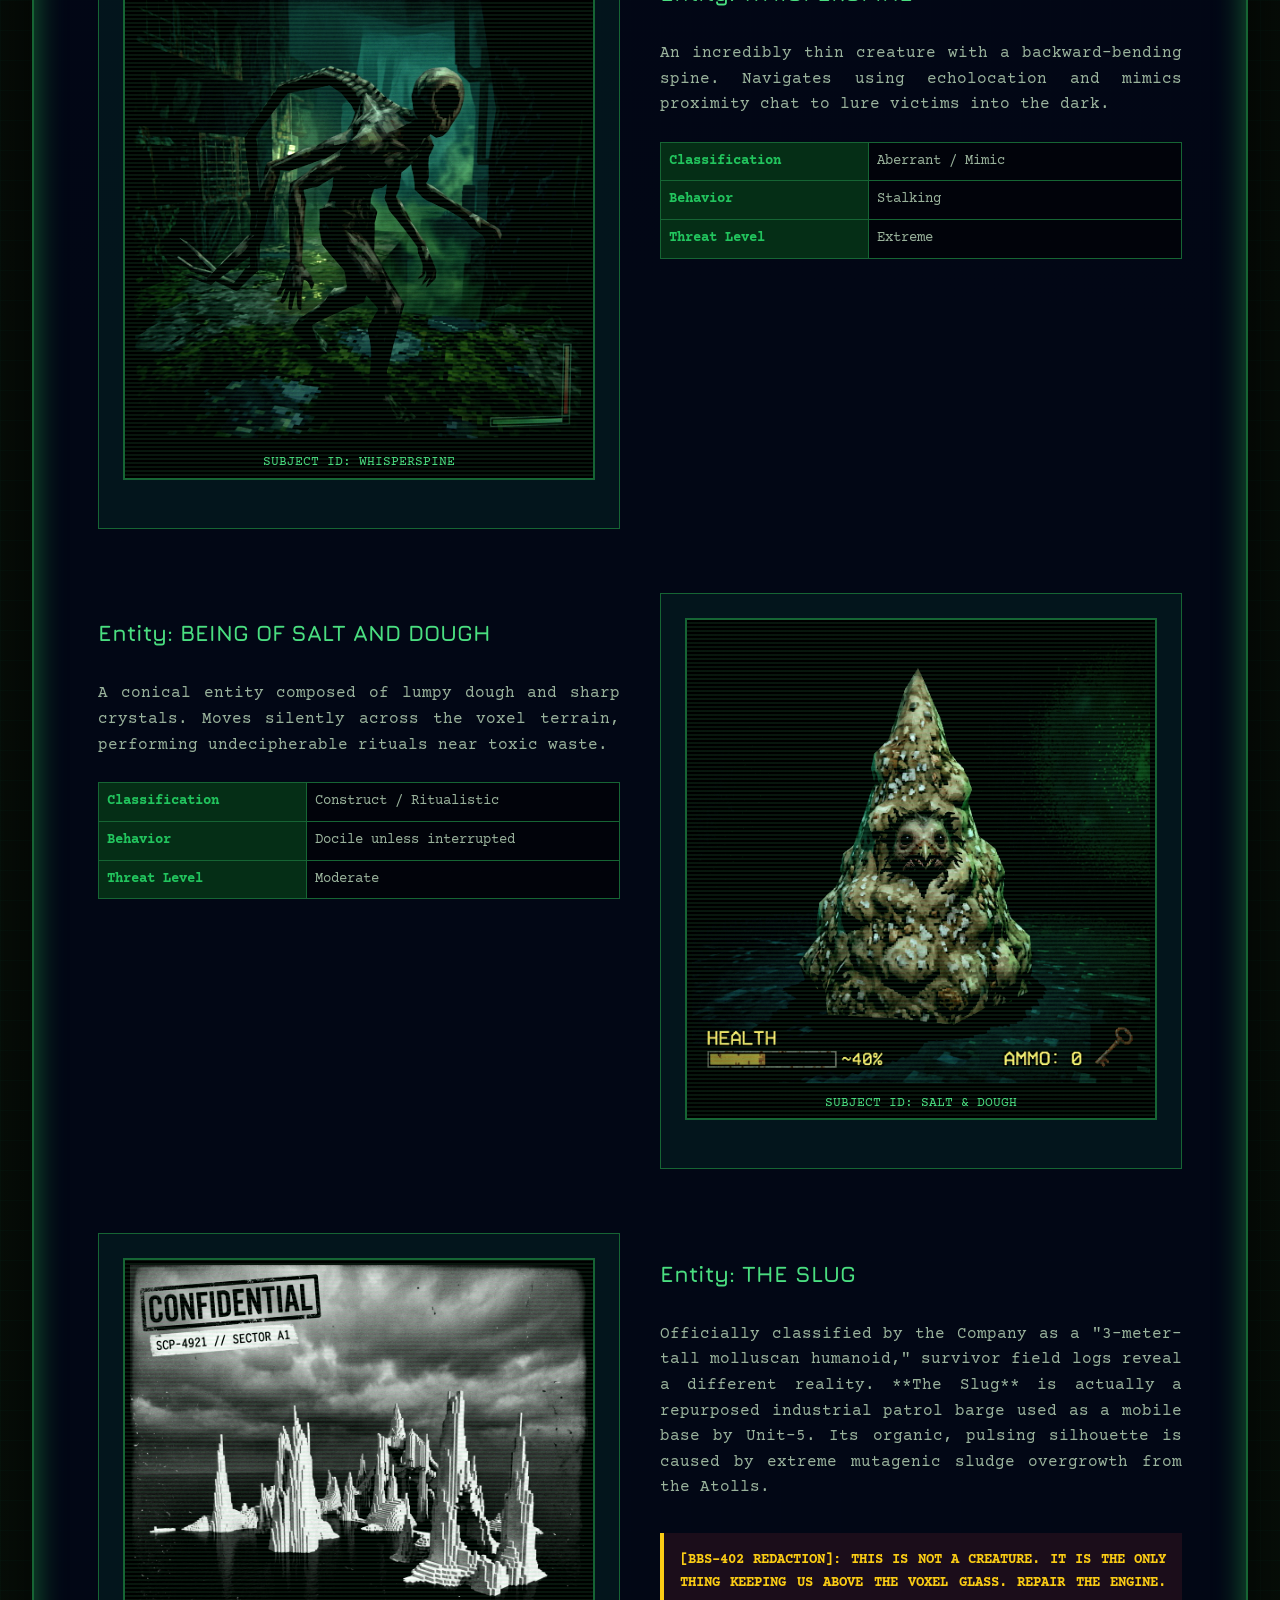
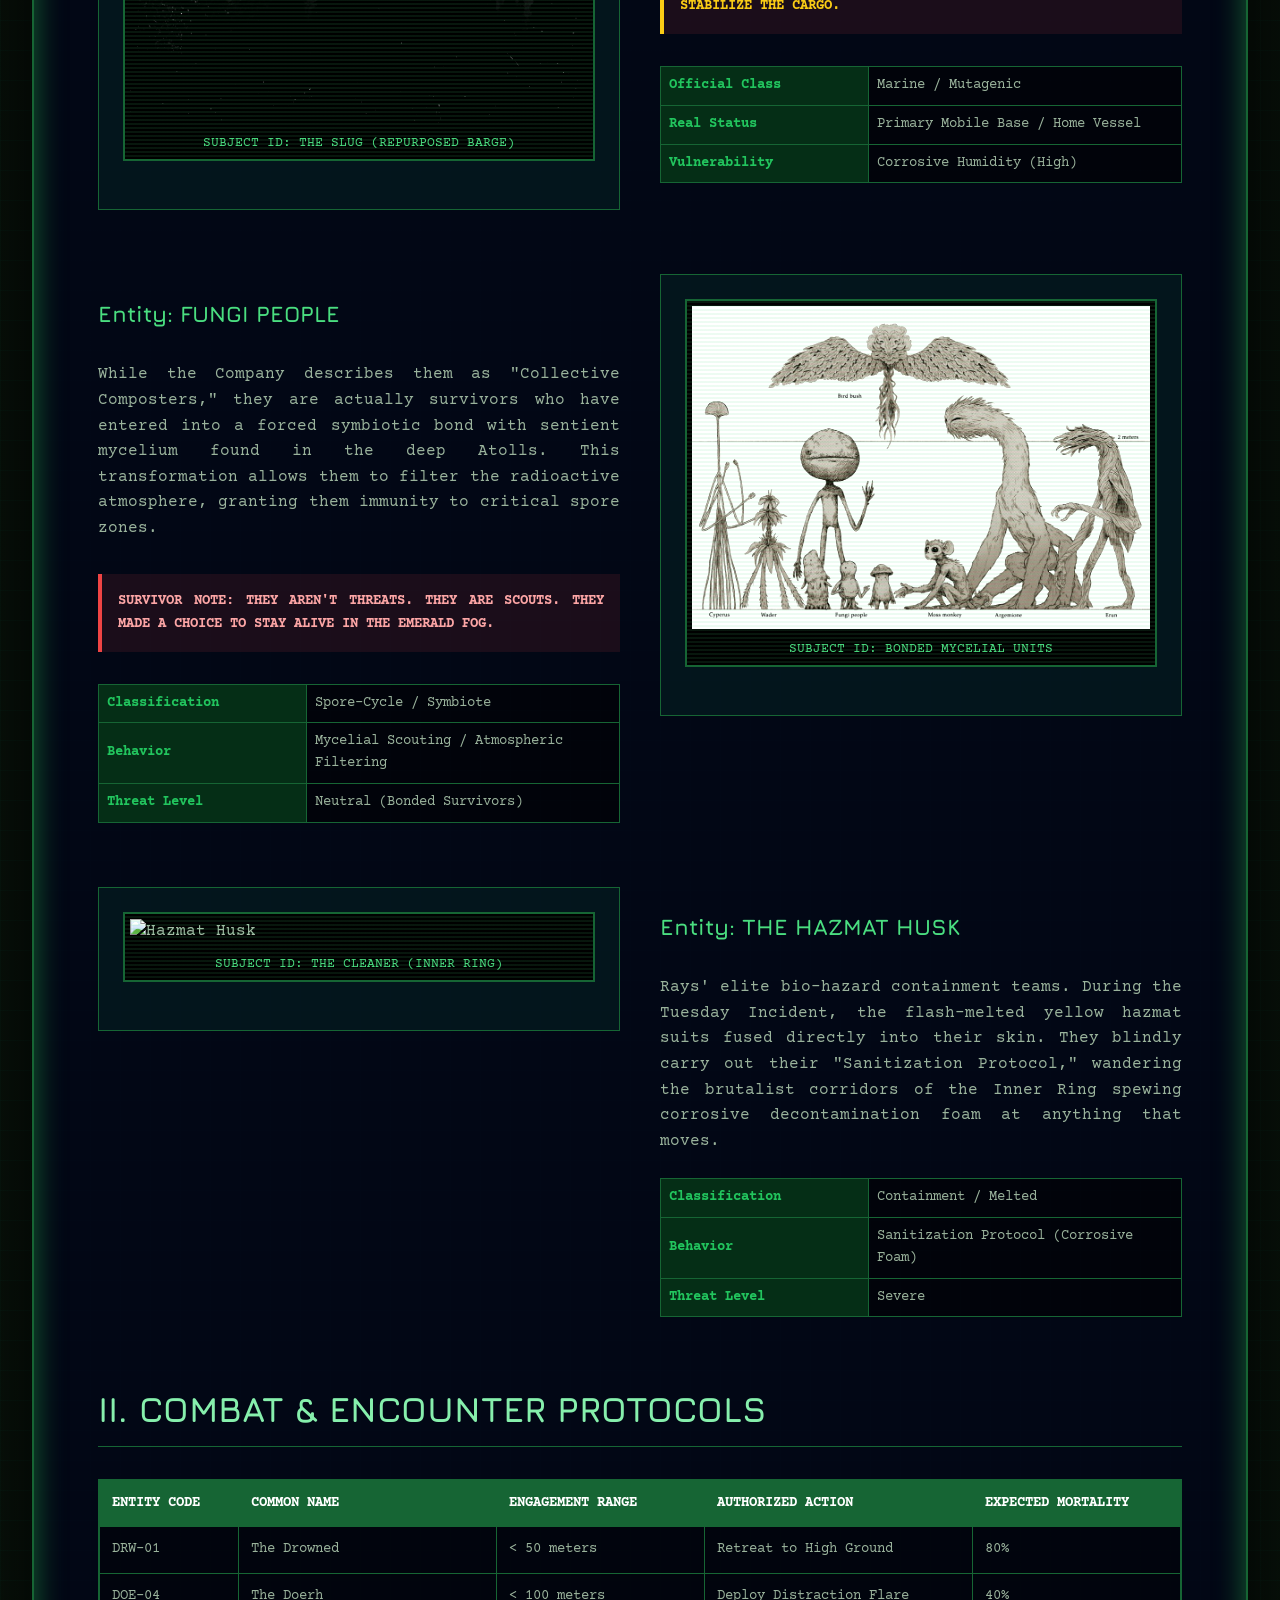
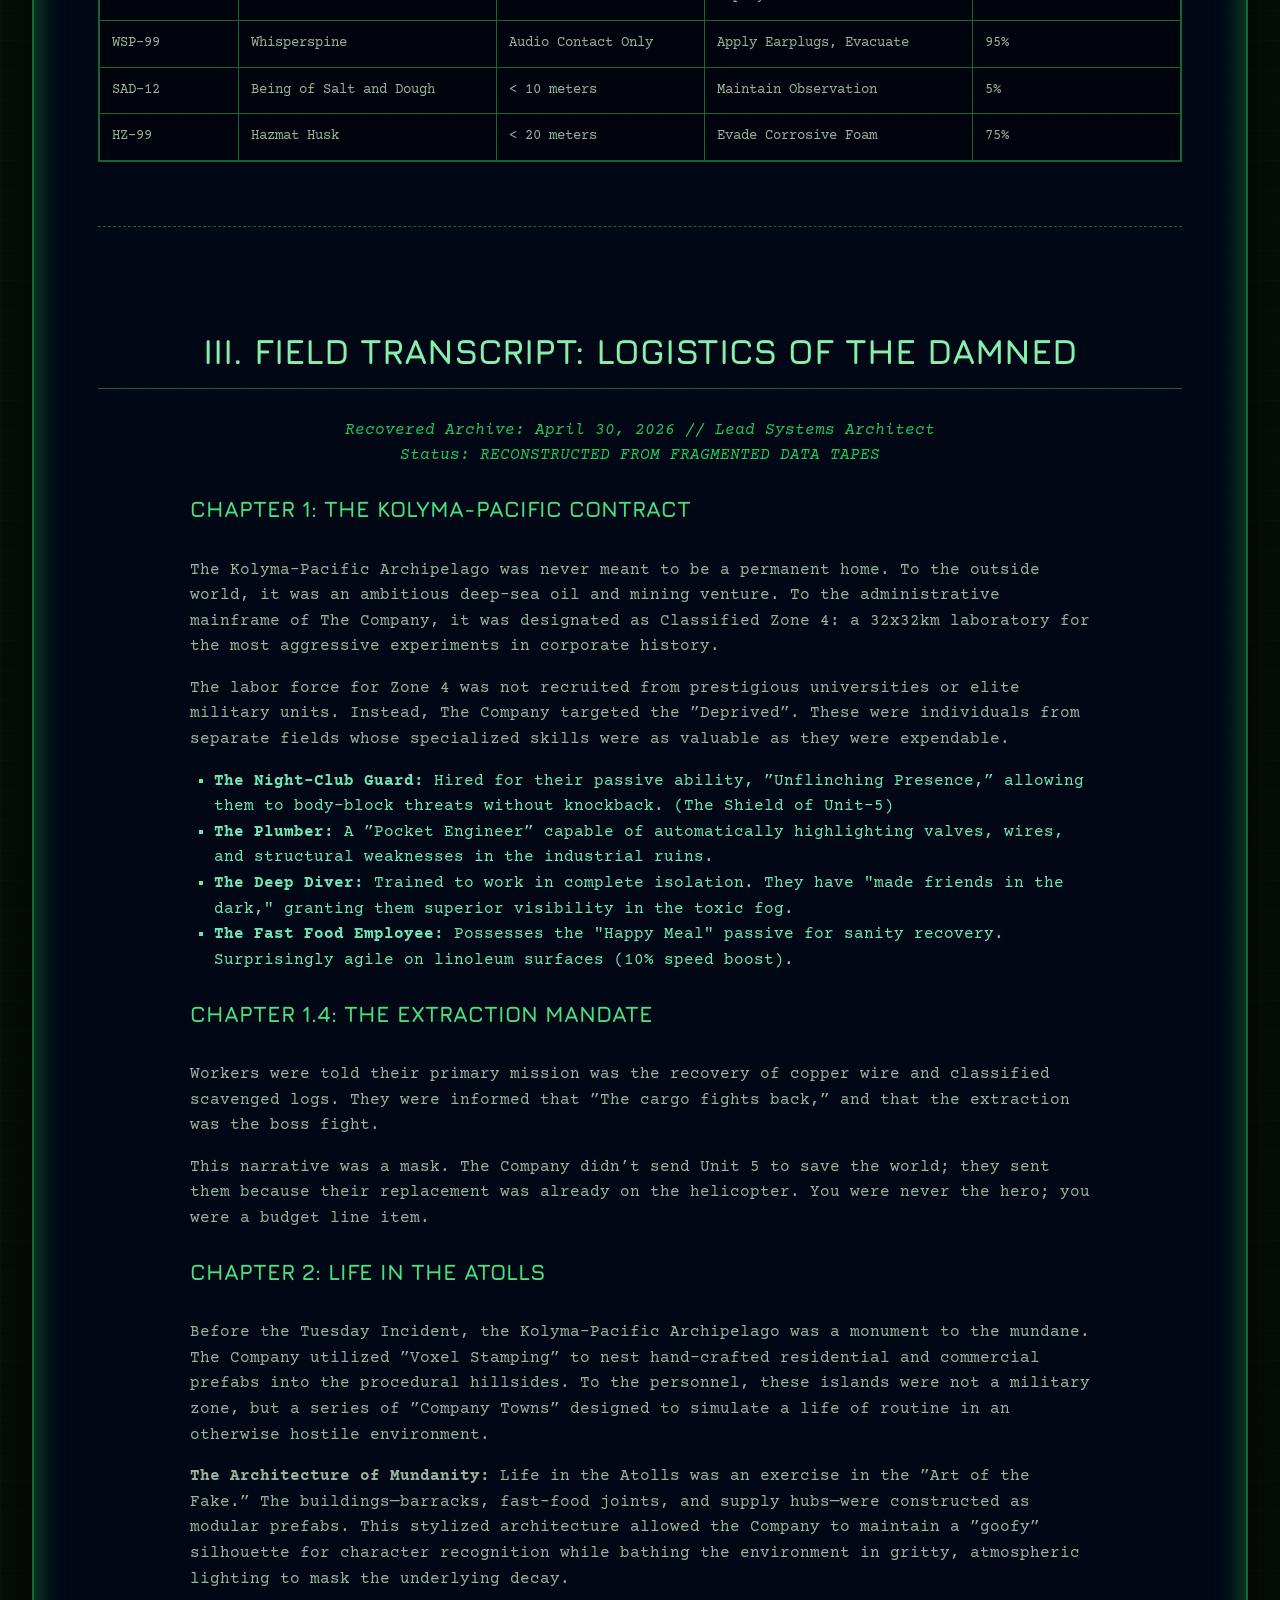
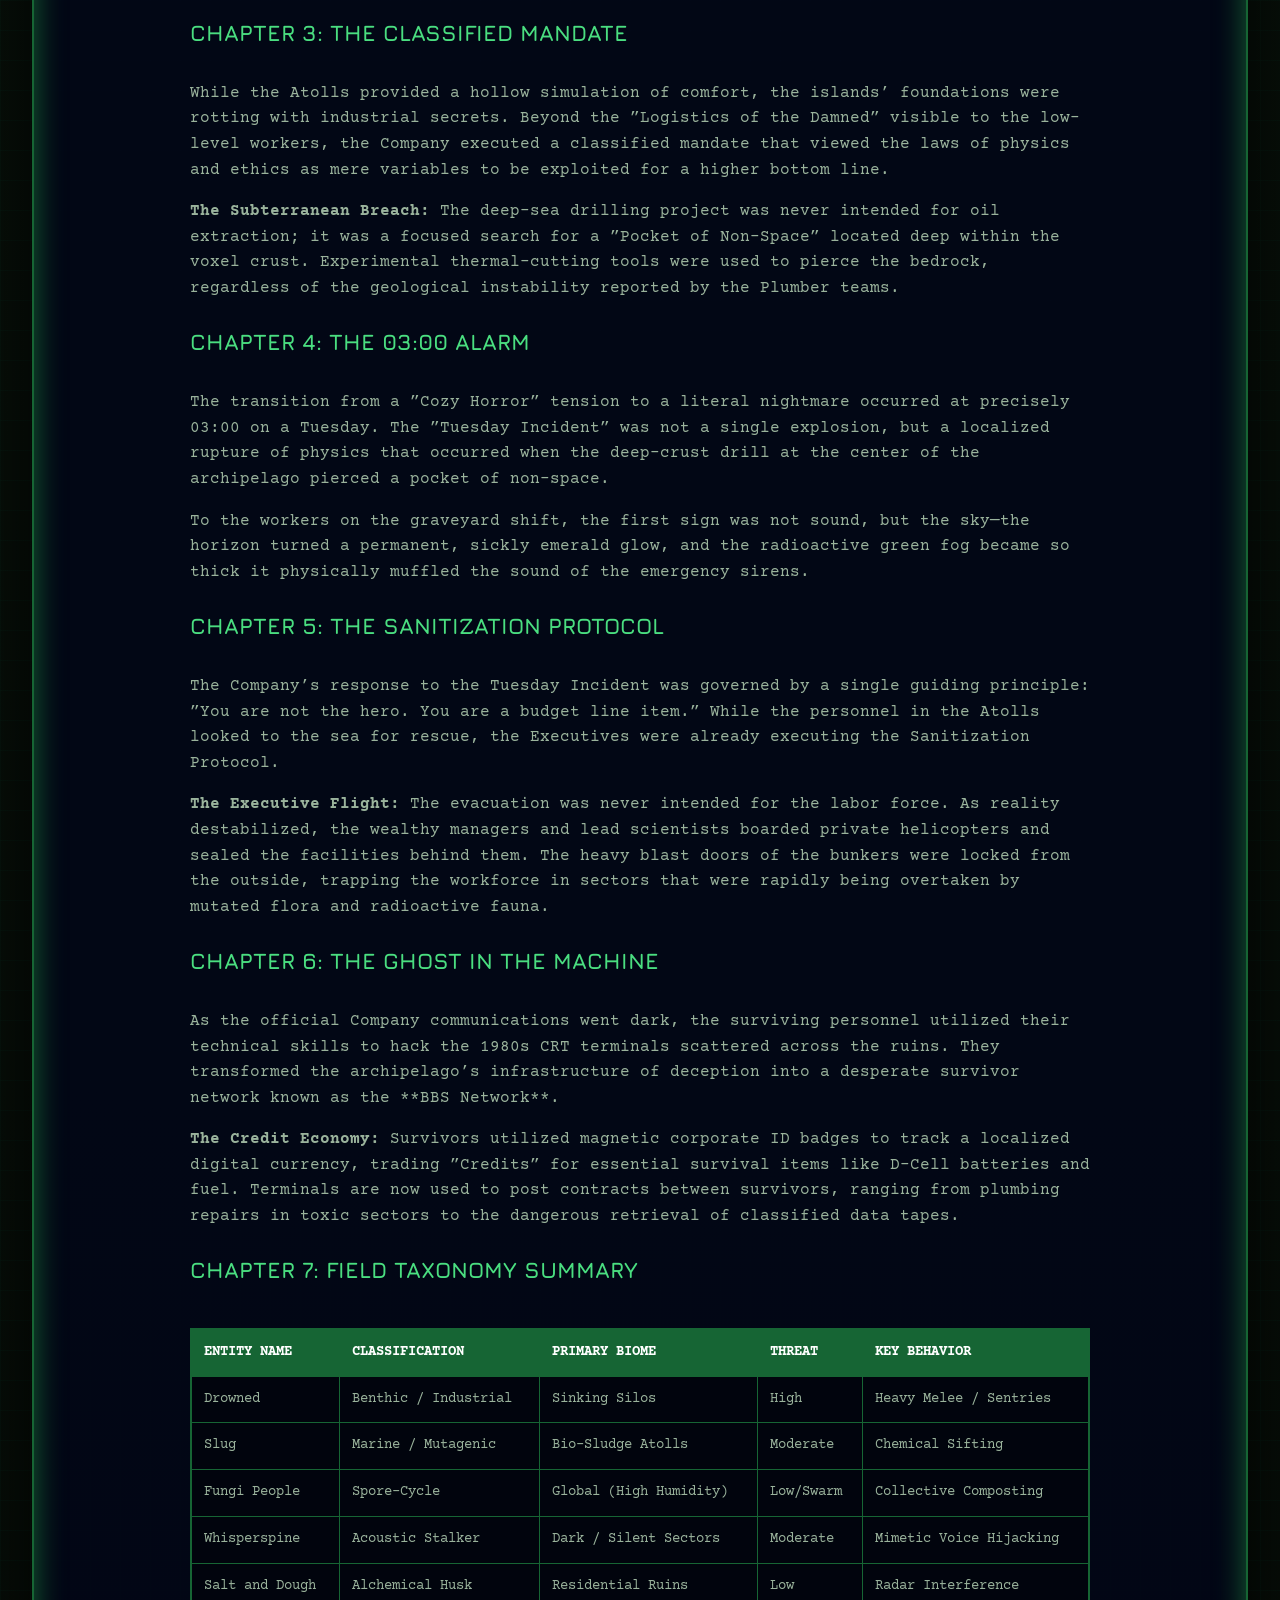
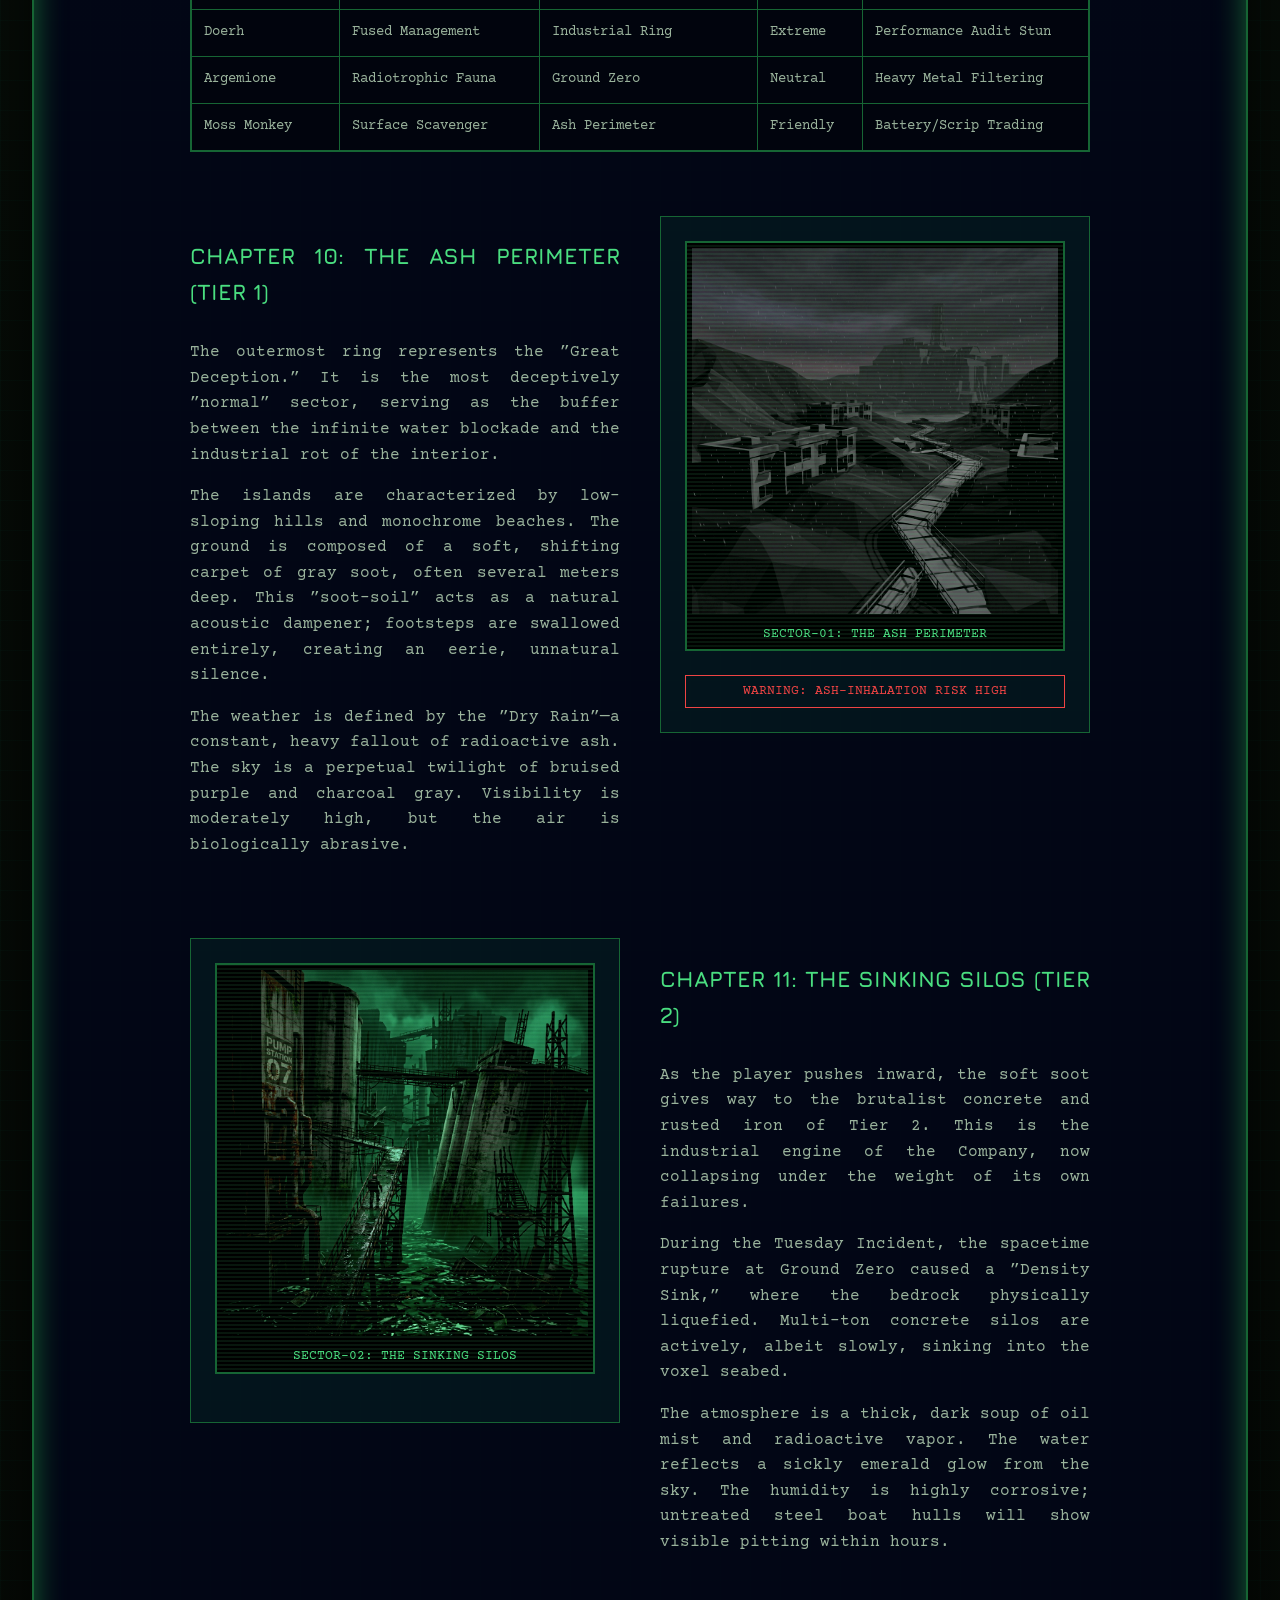
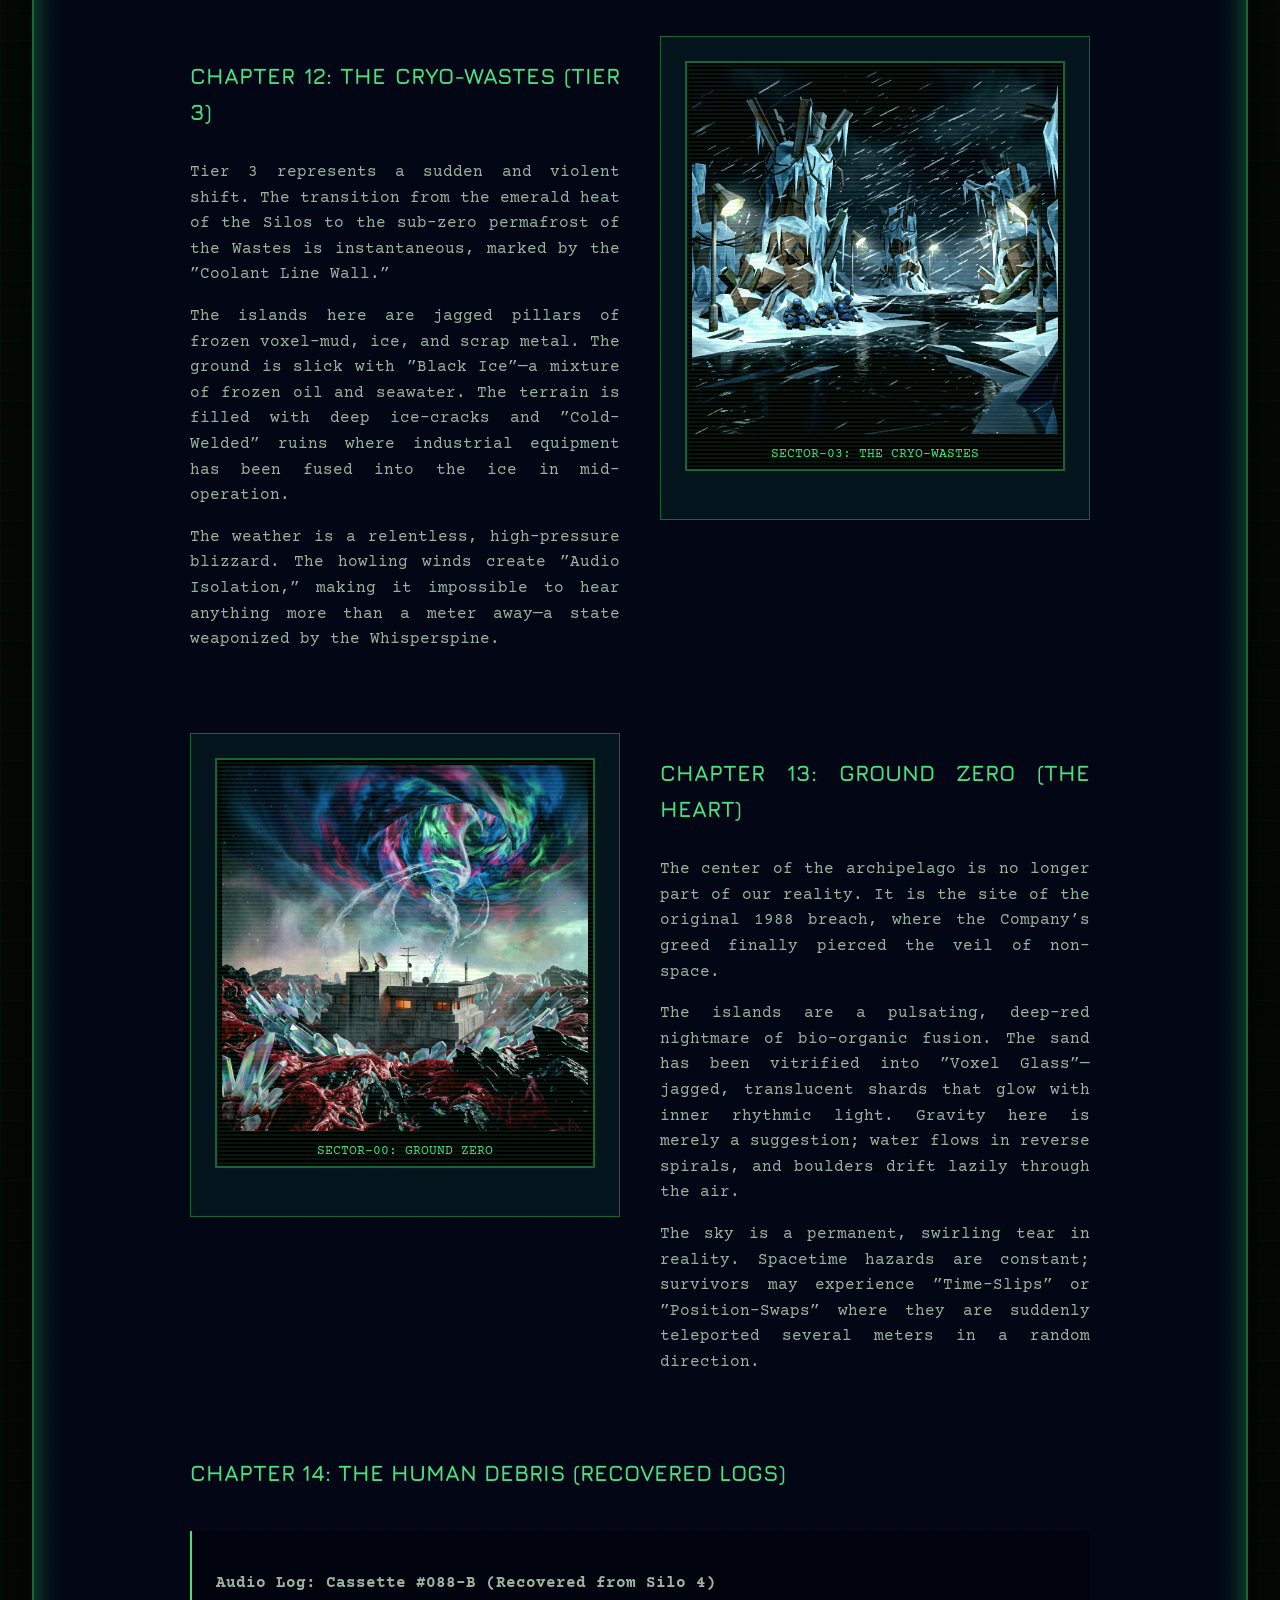
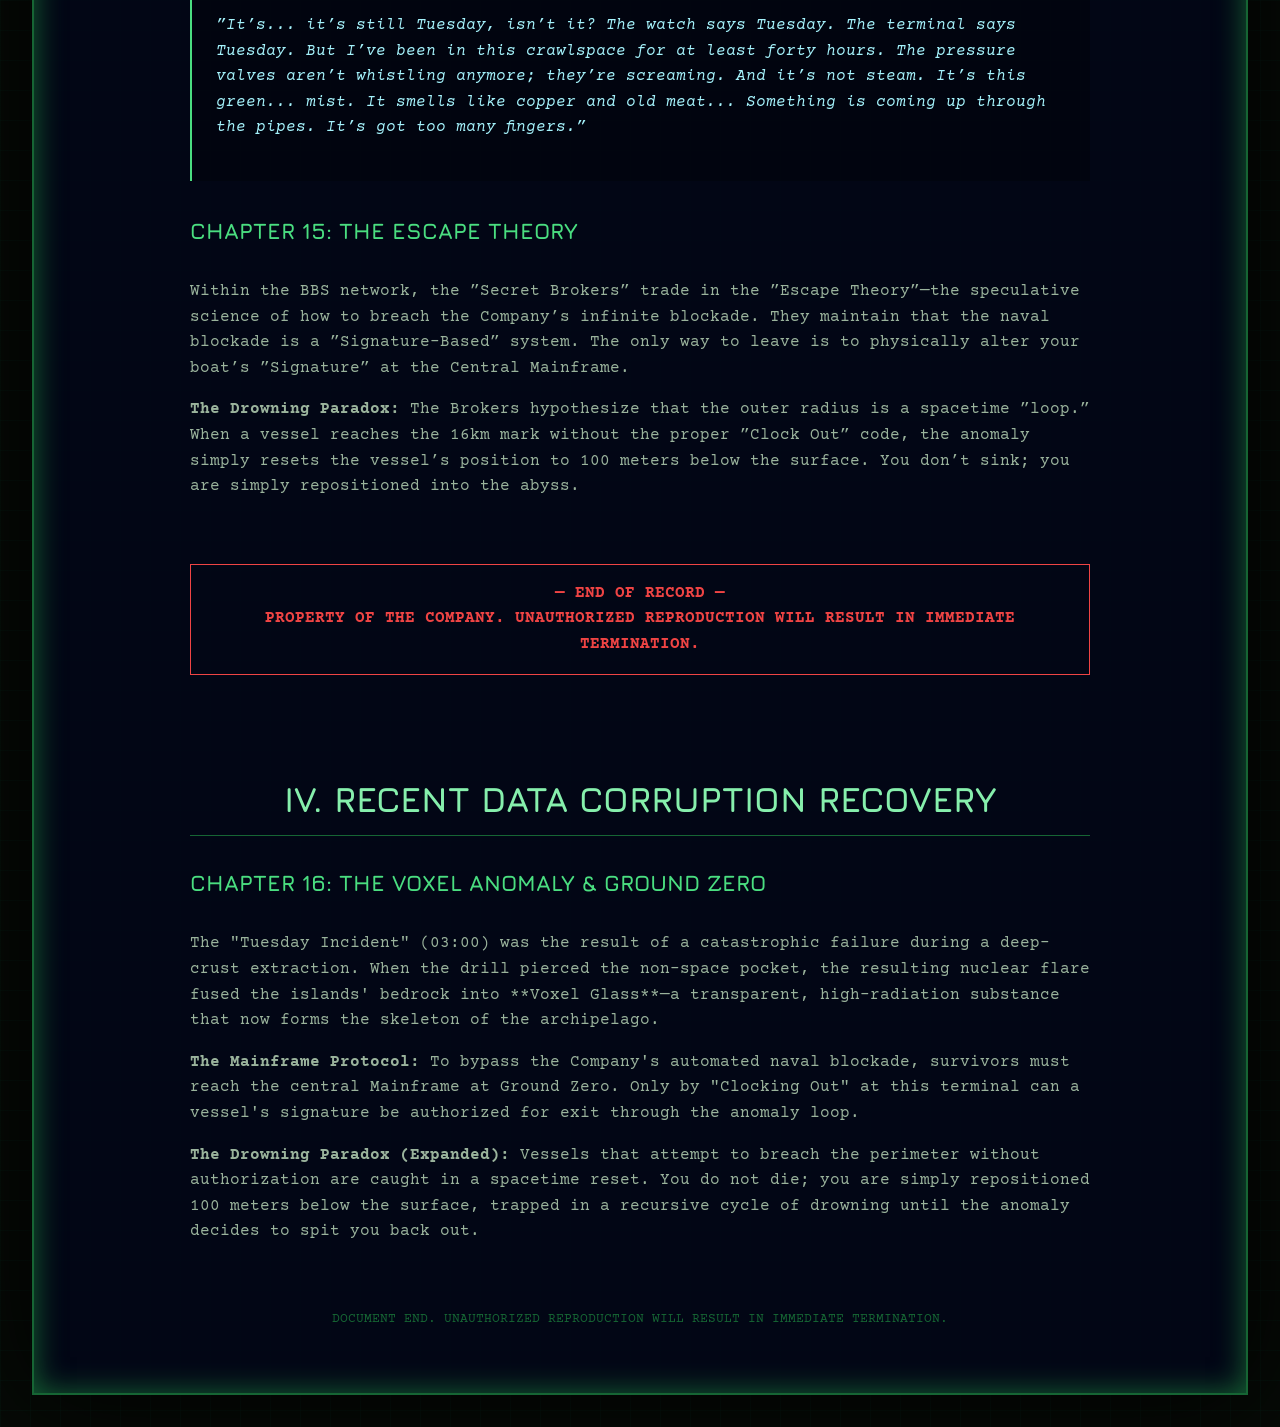
==== commit ed788d82: "Add 'The Hazmat Husk' monster with PS1-style render and Inner Ring lore" ====
--- a/lore.html
+++ b/lore.html
@@ -395,6 +395,25 @@
                     <img src="media_.png" alt="Fungi People">
                     <div class="caption">Subject ID: Bonded Mycelial Units</div>
                 </div>
+            </div>
+        </div>
+
+        <!-- HAZMAT HUSK -->
+        <div class="grid-layout">
+            <div class="sidebar">
+                <div class="retro-img-container">
+                    <img src="hazmat_husk_monster_final_1778412271151.png" alt="Hazmat Husk">
+                    <div class="caption">Subject ID: The Cleaner (Inner Ring)</div>
+                </div>
+            </div>
+            <div class="text-column">
+                <h3>Entity: THE HAZMAT HUSK</h3>
+                <p>Rays' elite bio-hazard containment teams. During the Tuesday Incident, the flash-melted yellow hazmat suits fused directly into their skin. They blindly carry out their "Sanitization Protocol," wandering the brutalist corridors of the Inner Ring spewing corrosive decontamination foam at anything that moves.</p>
+                <table class="stat-table">
+                    <tr><th>Classification</th><td>Containment / Melted</td></tr>
+                    <tr><th>Behavior</th><td>Sanitization Protocol (Corrosive Foam)</td></tr>
+                    <tr><th>Threat Level</th><td>Severe</td></tr>
+                </table>
             </div>
         </div>
 
@@ -414,6 +433,7 @@
                 <tr><td>DOE-04</td><td>The Doerh</td><td>&lt; 100 meters</td><td>Deploy Distraction Flare</td><td>40%</td></tr>
                 <tr><td>WSP-99</td><td>Whisperspine</td><td>Audio Contact Only</td><td>Apply Earplugs, Evacuate</td><td>95%</td></tr>
                 <tr><td>SAD-12</td><td>Being of Salt and Dough</td><td>&lt; 10 meters</td><td>Maintain Observation</td><td>5%</td></tr>
+                <tr><td>HZ-99</td><td>Hazmat Husk</td><td>&lt; 20 meters</td><td>Evade Corrosive Foam</td><td>75%</td></tr>
             </tbody>
         </table>
 
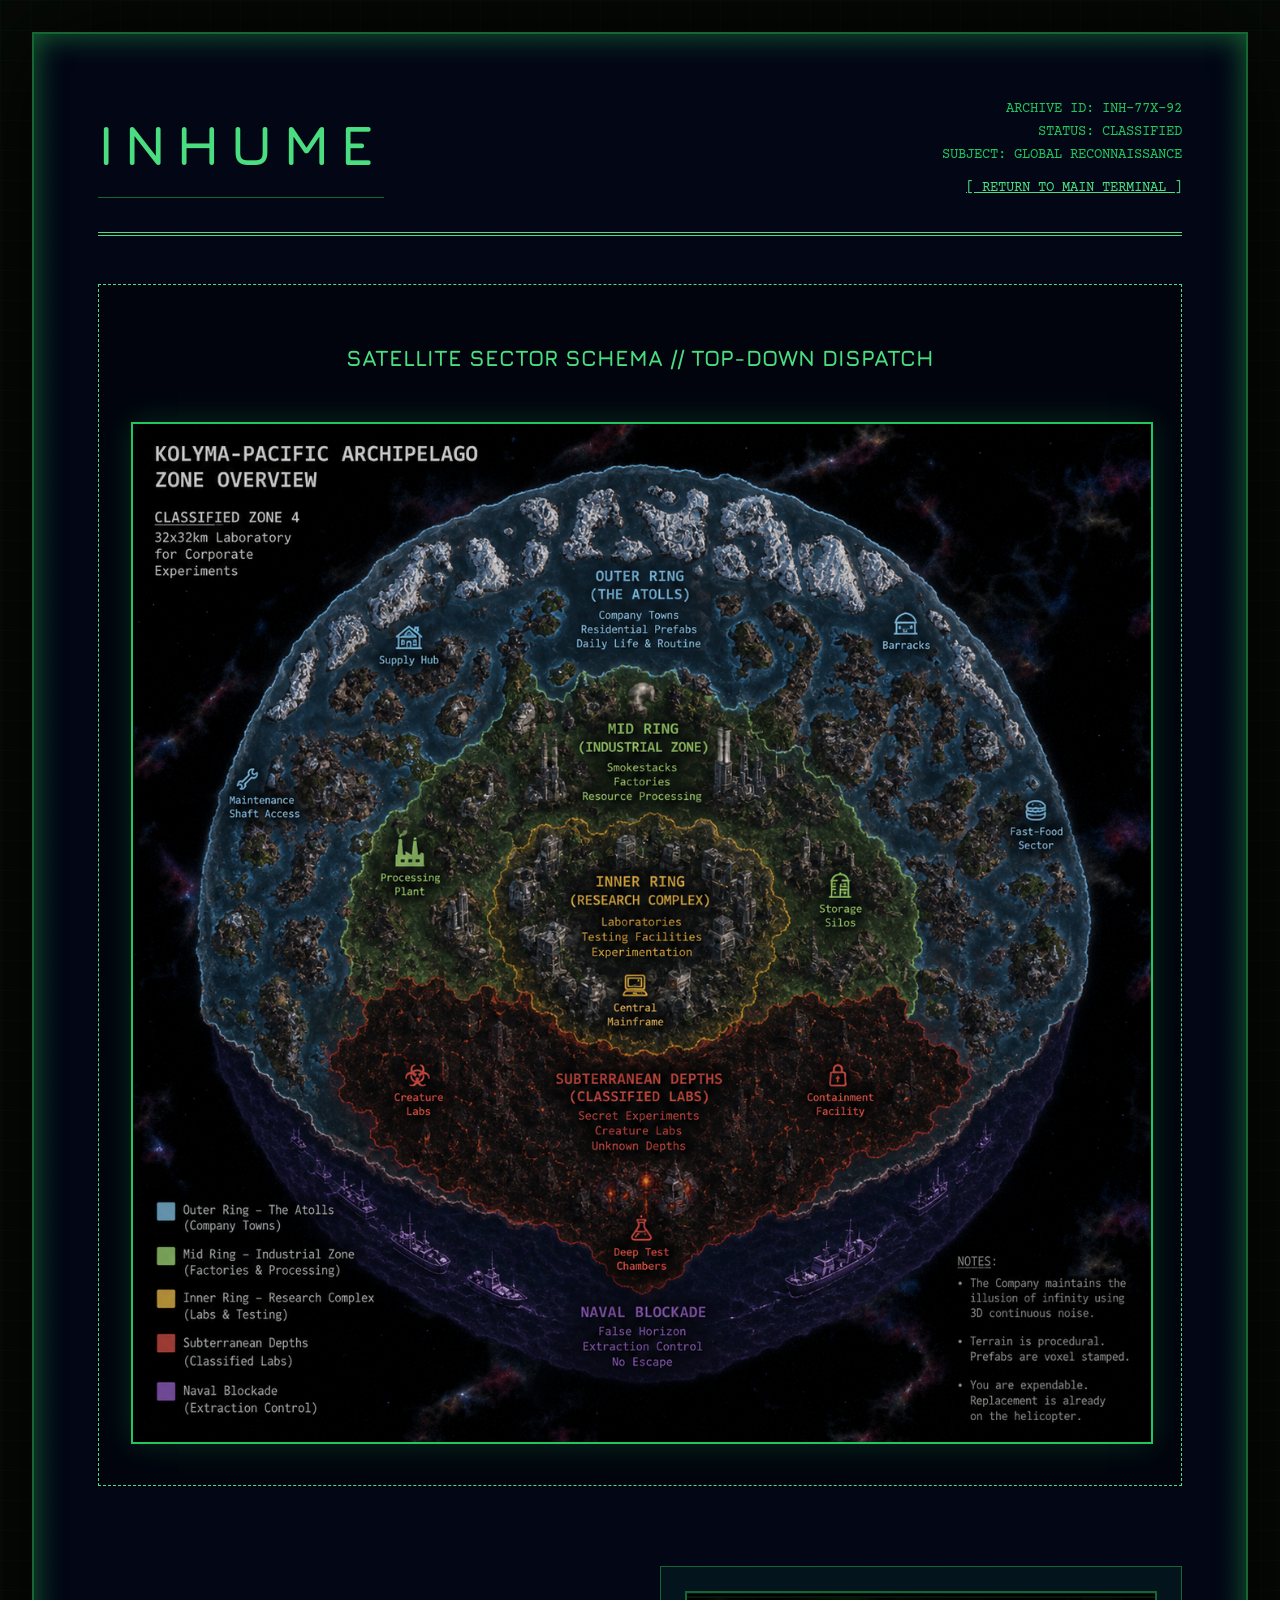
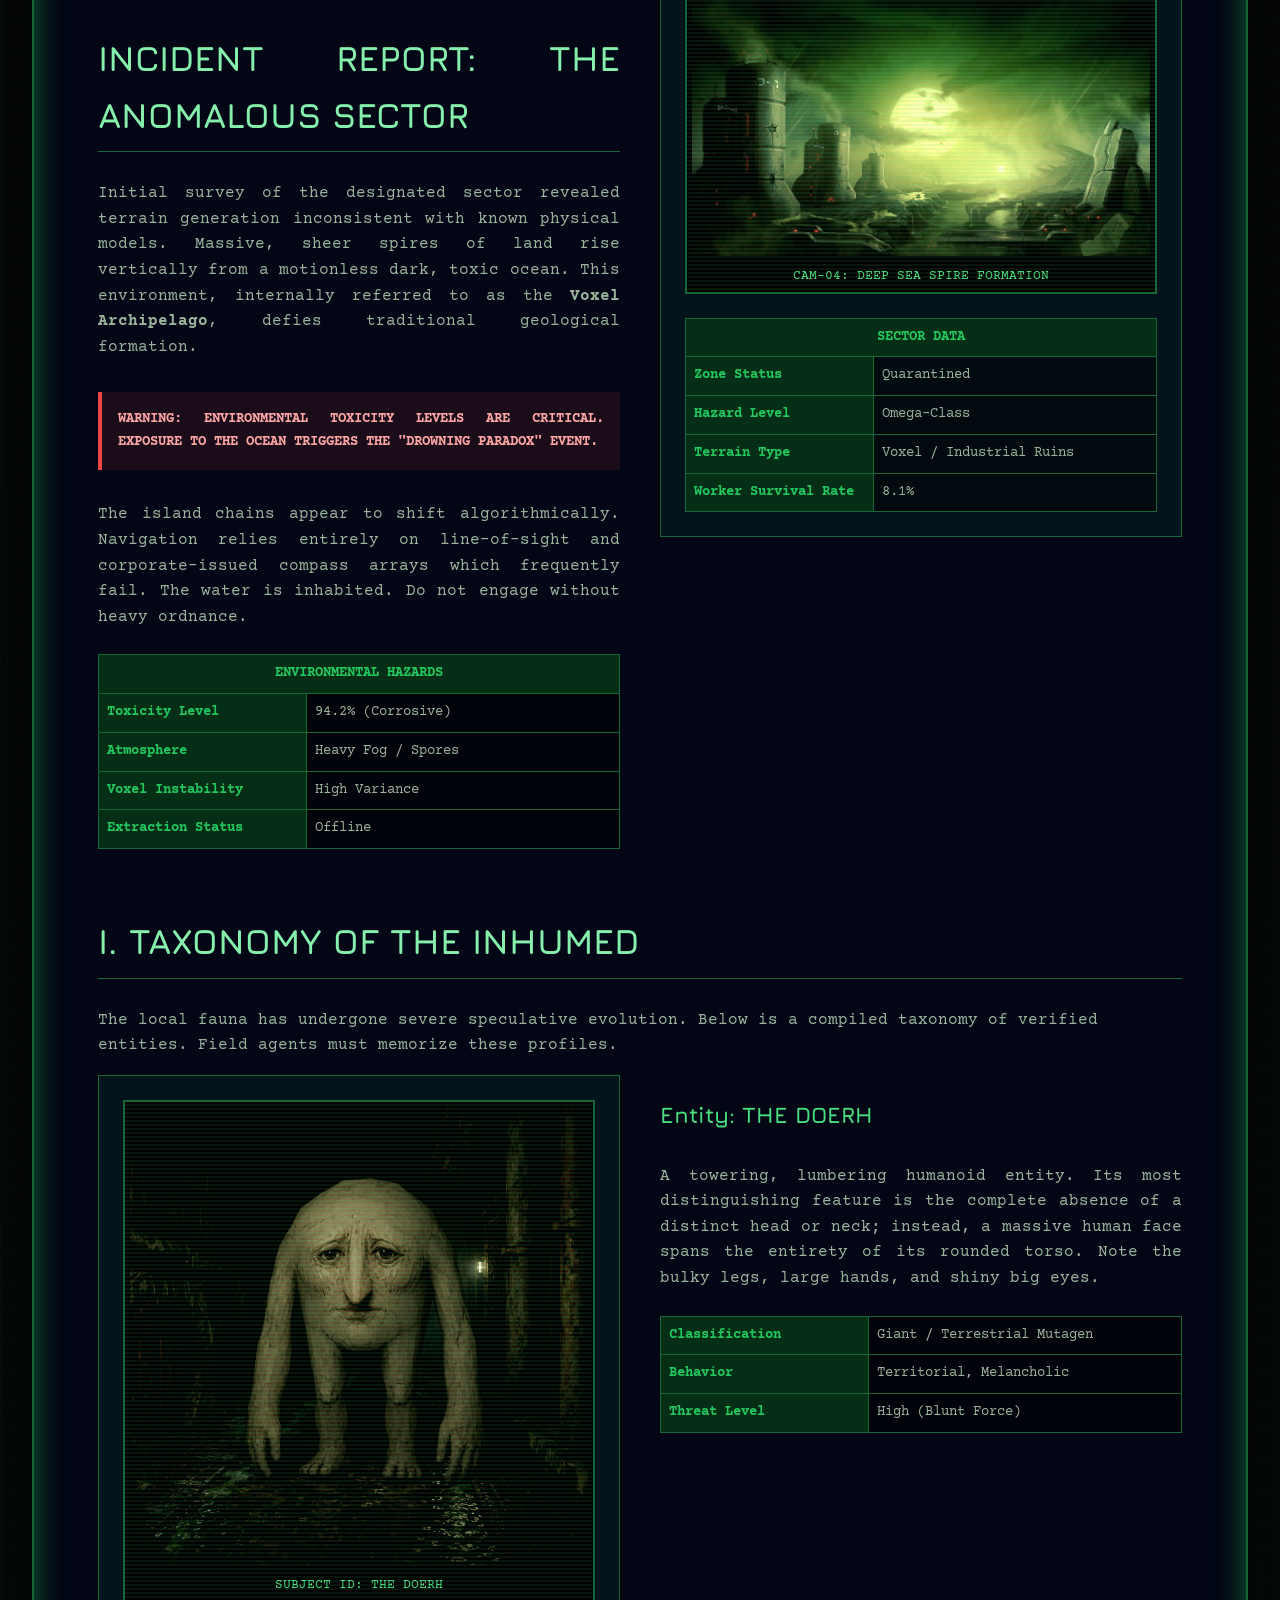
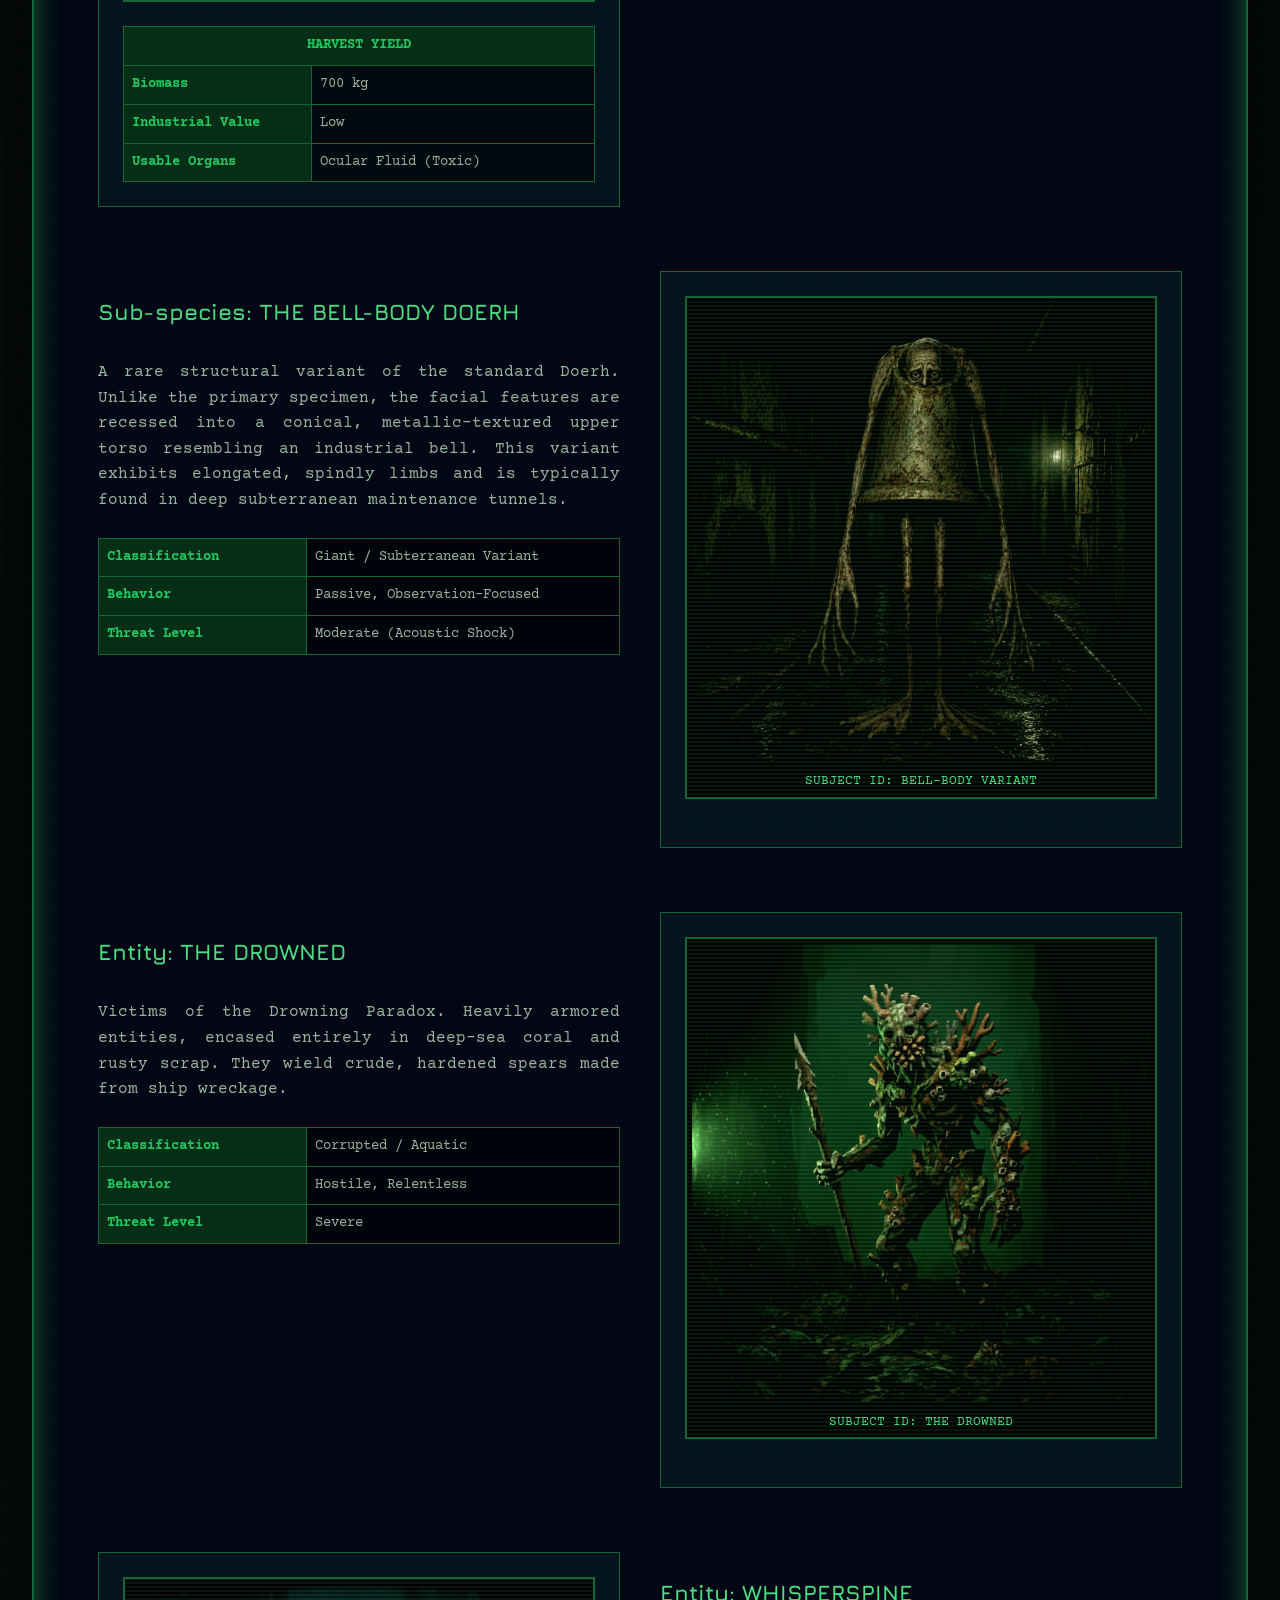
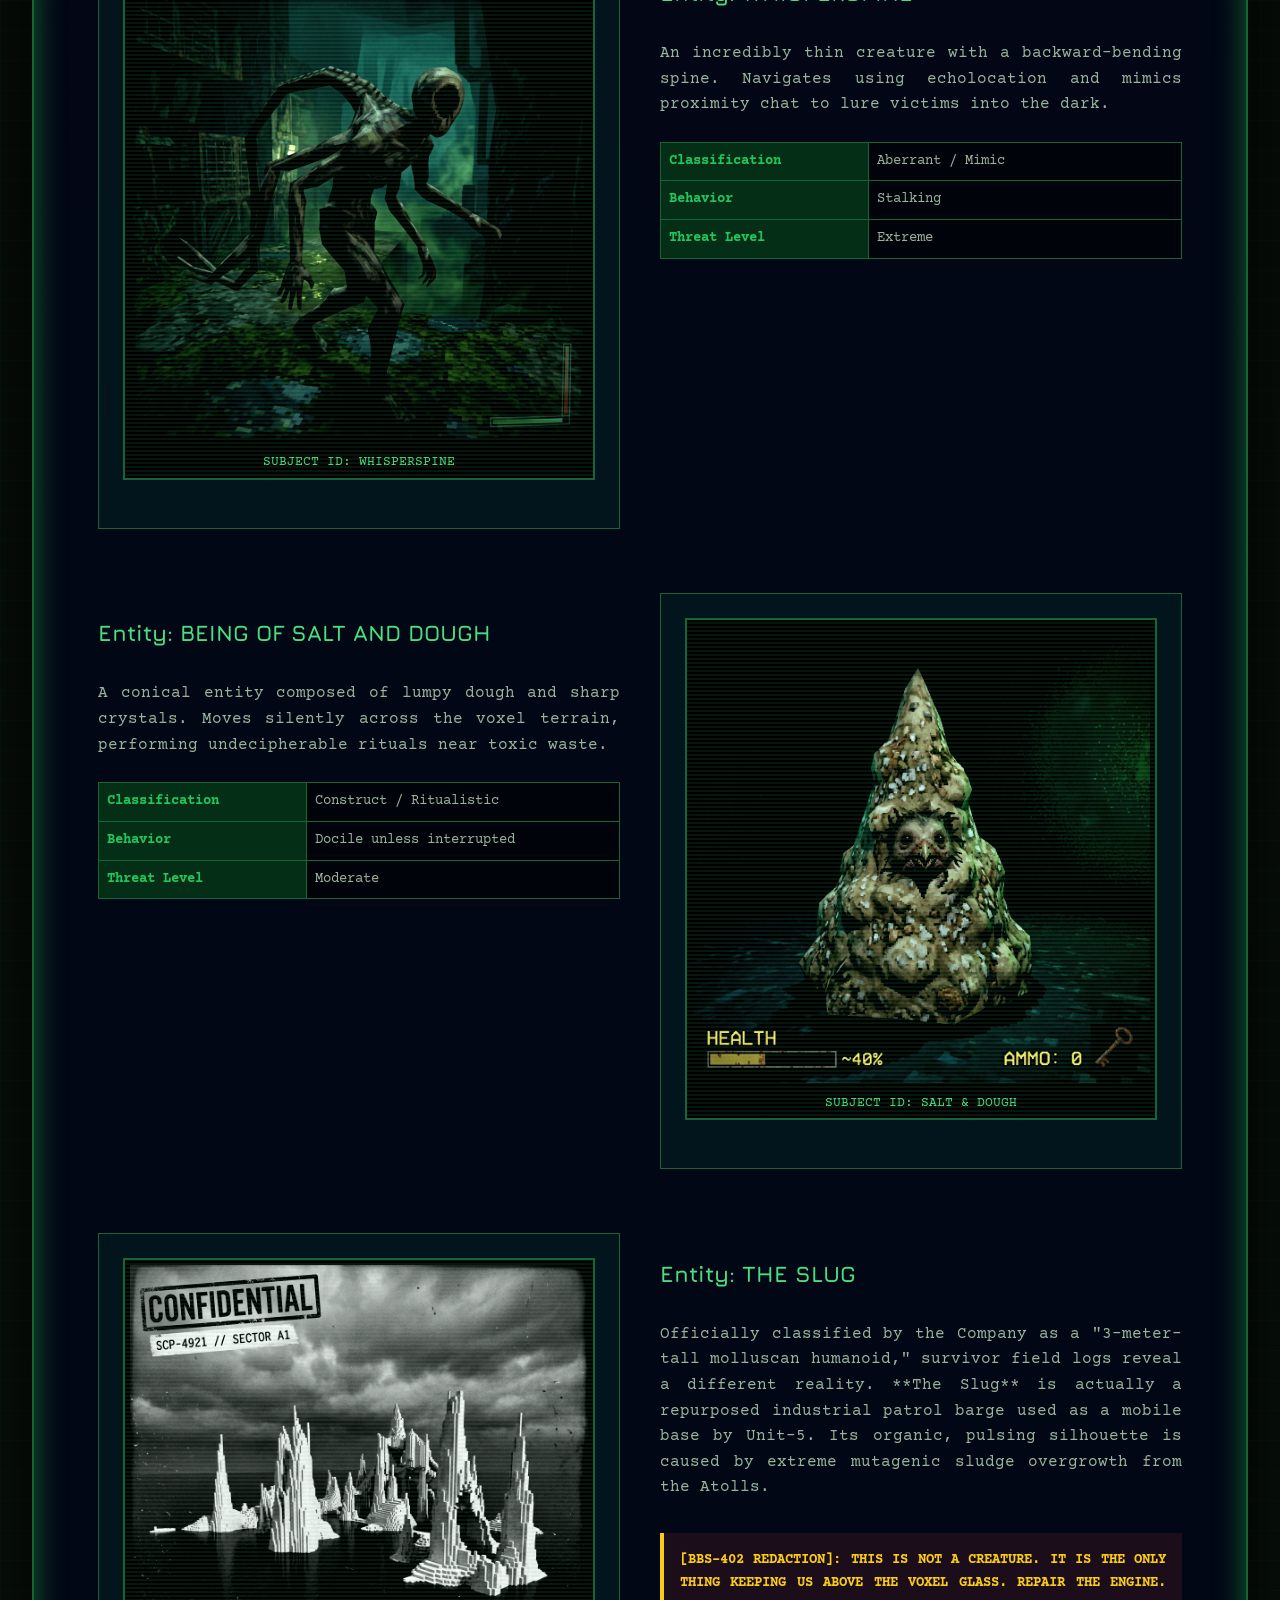
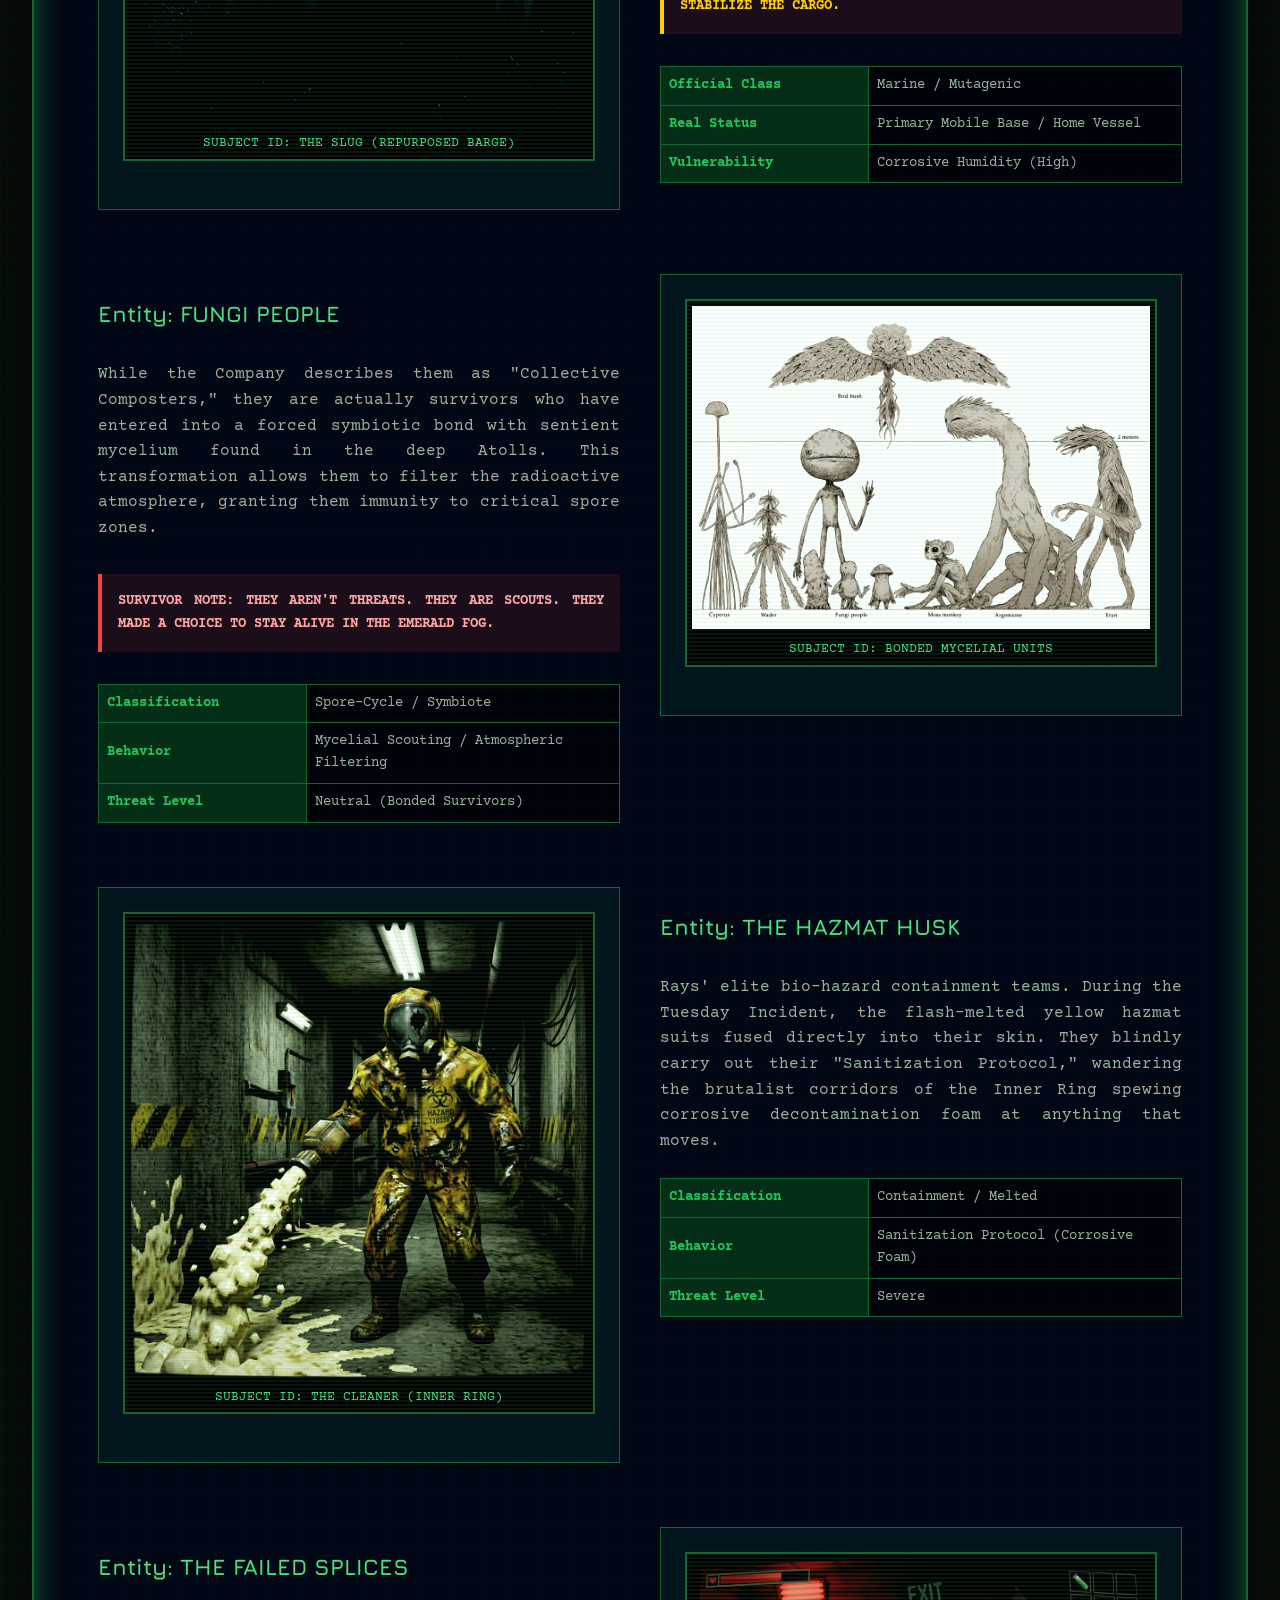
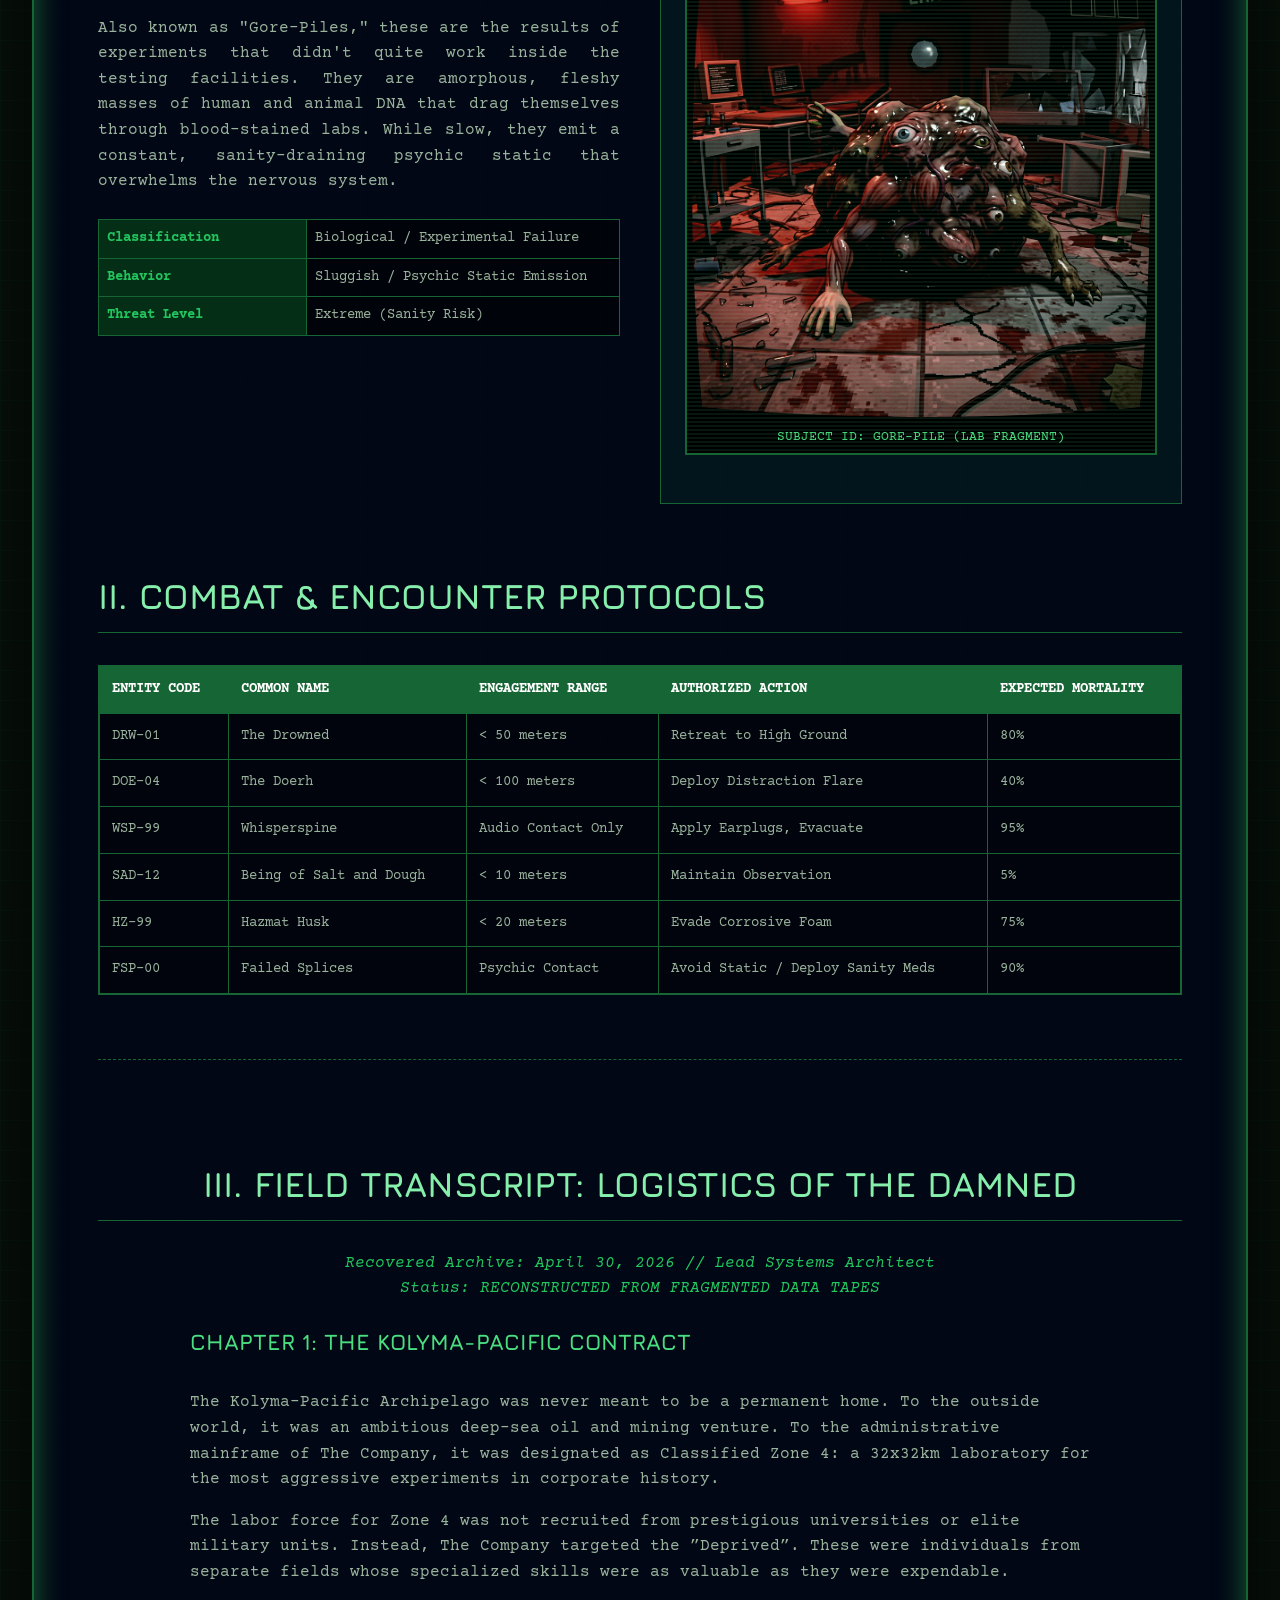
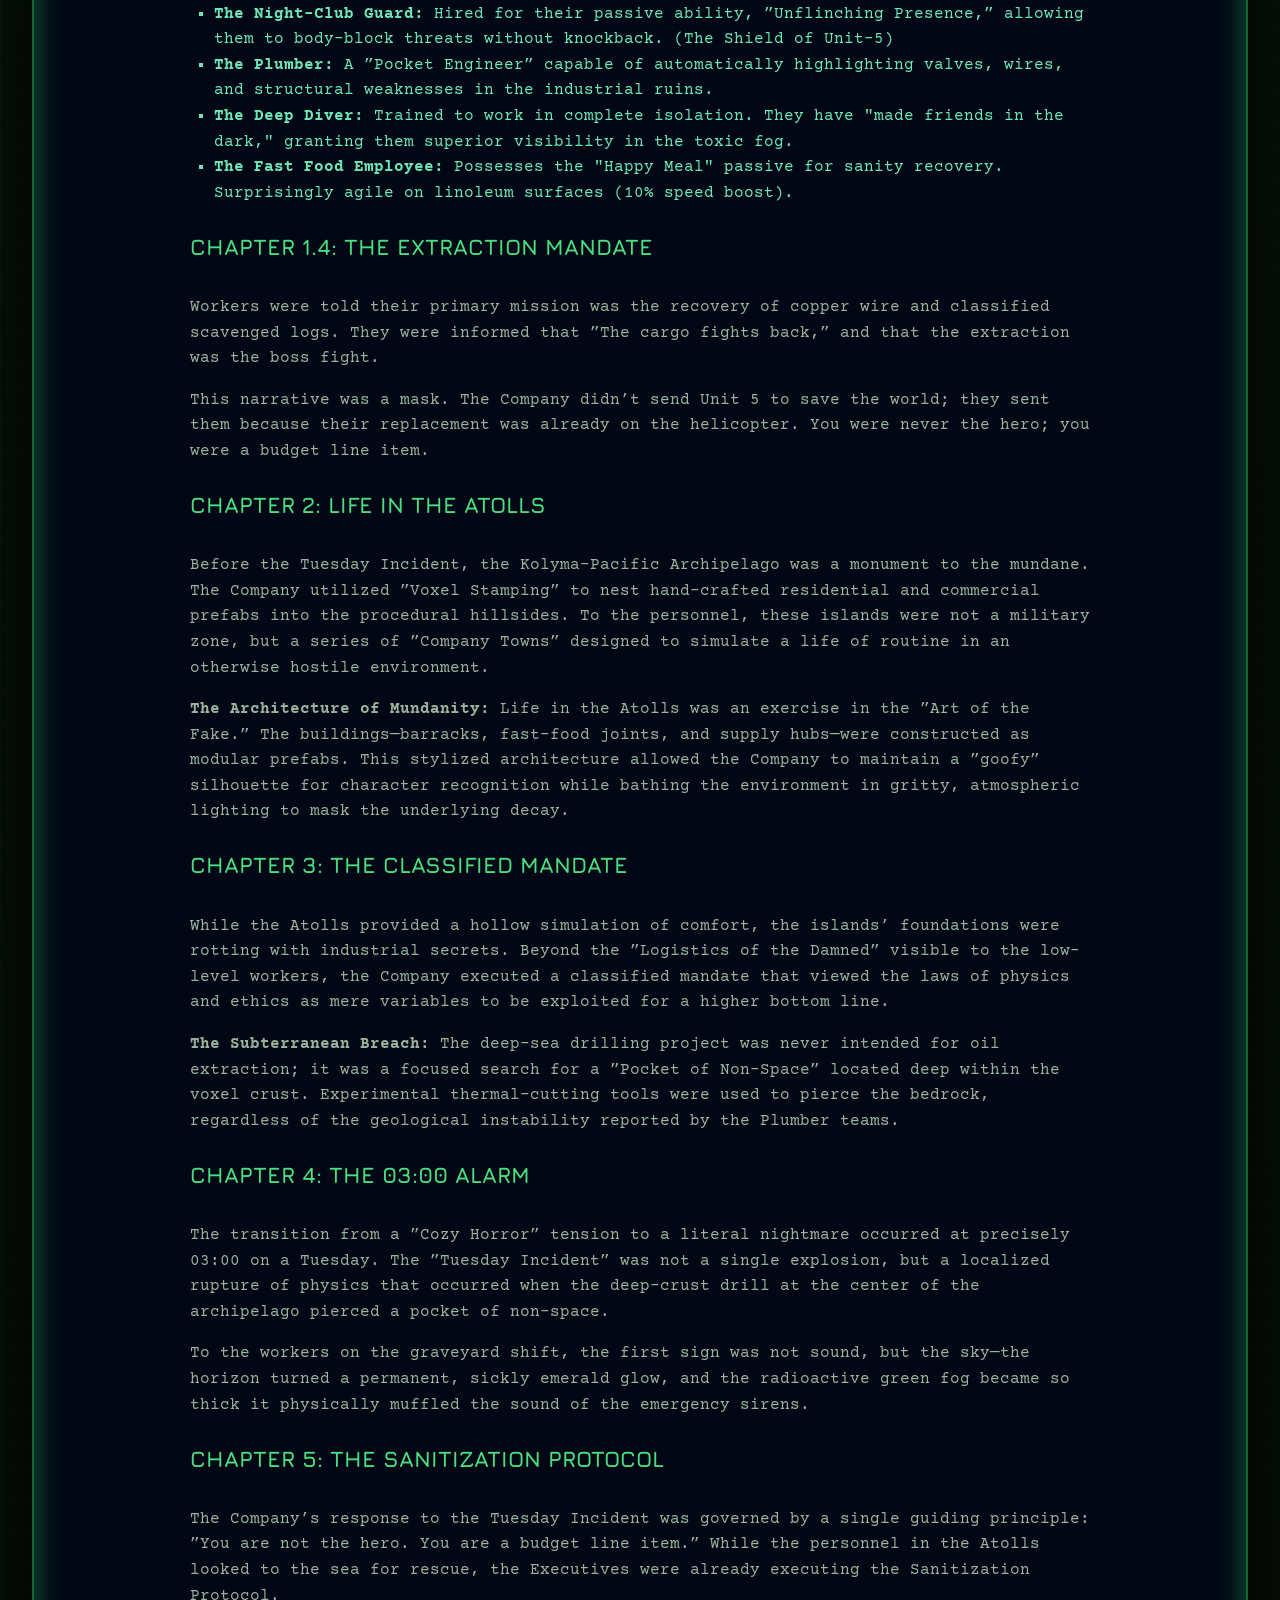
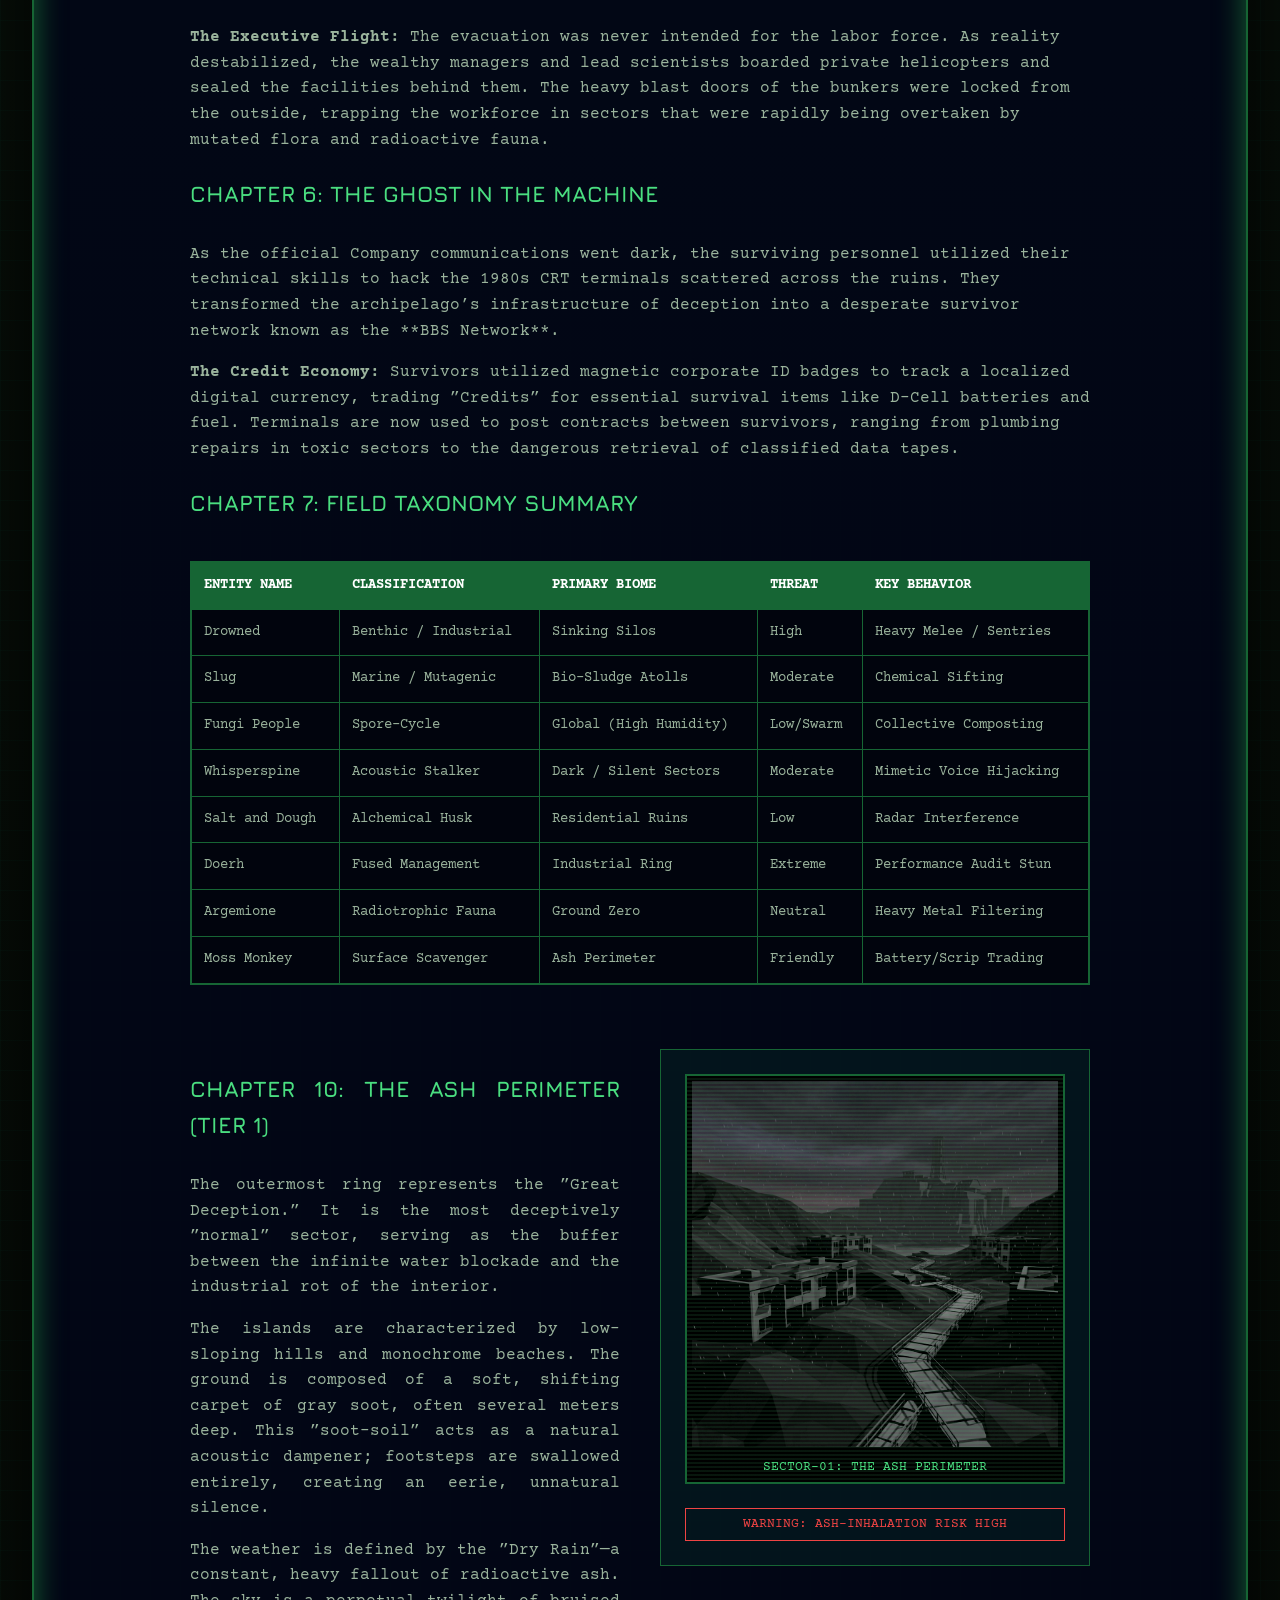
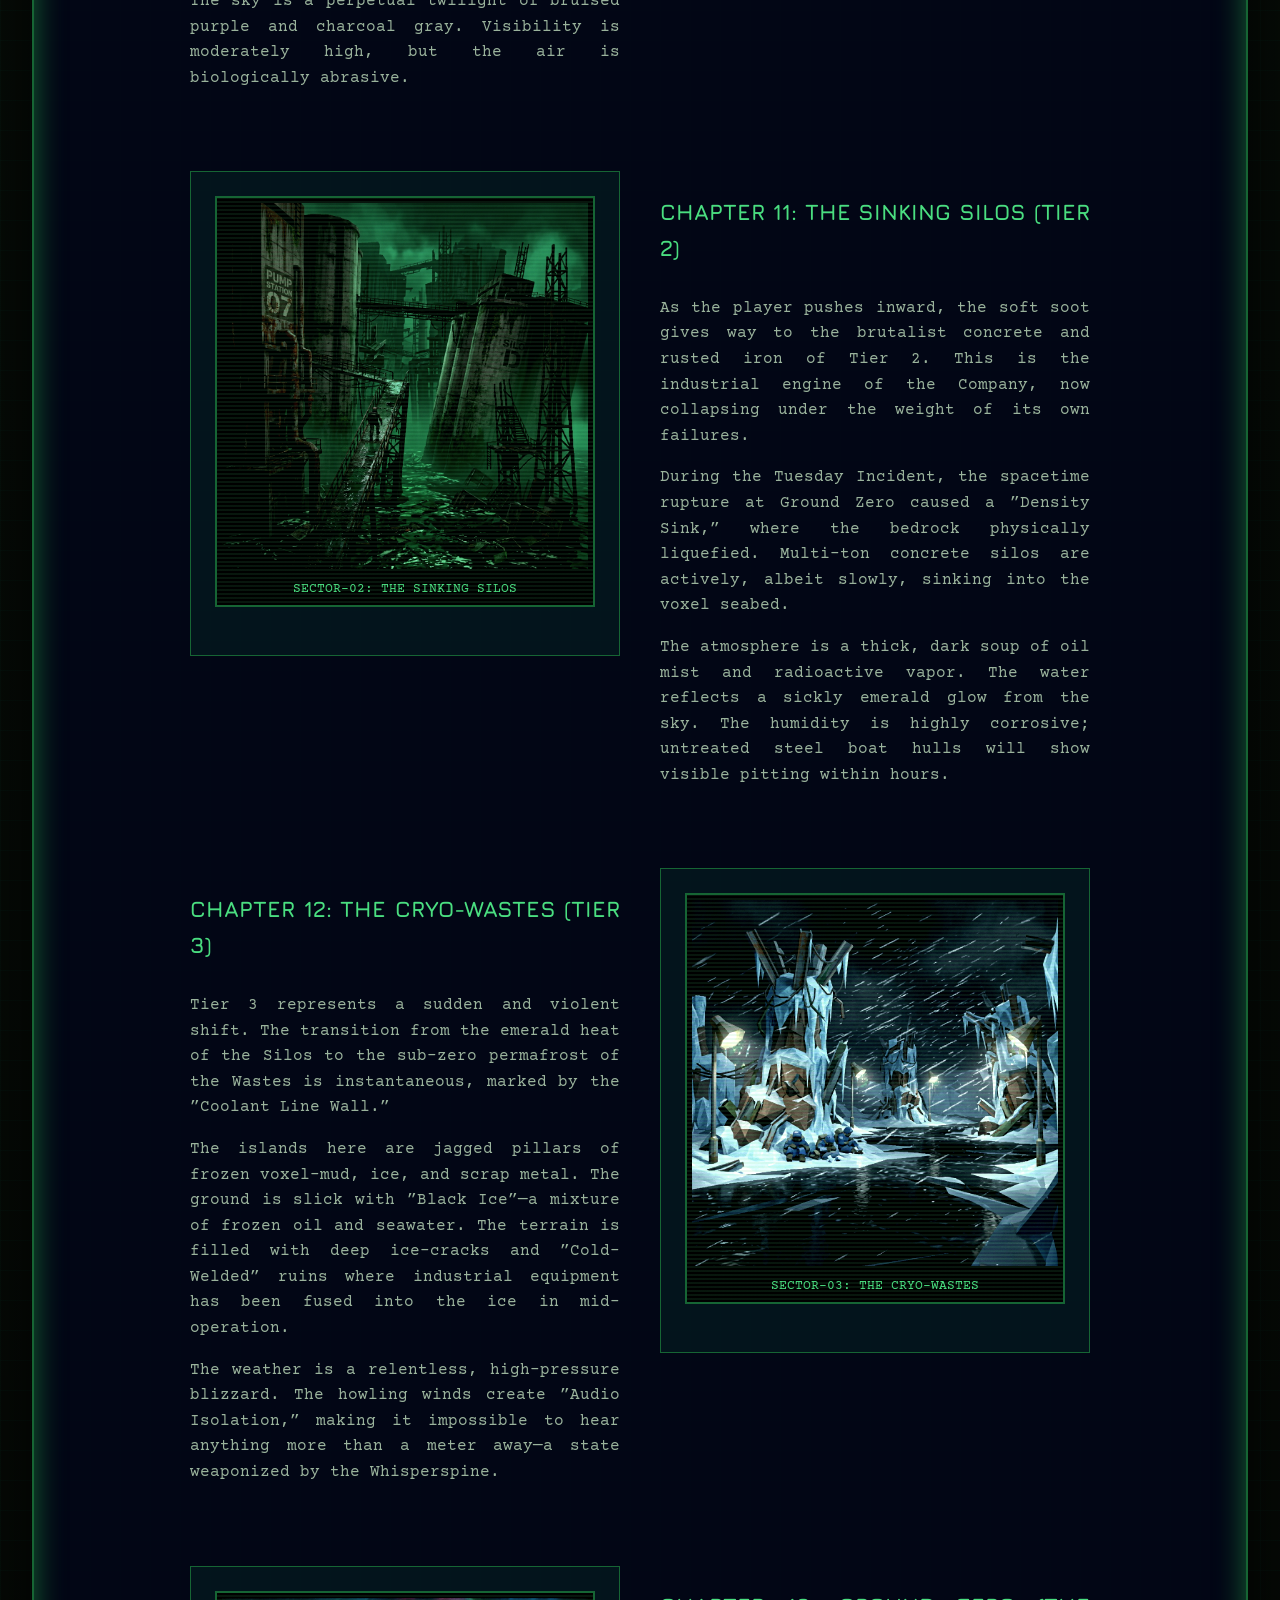
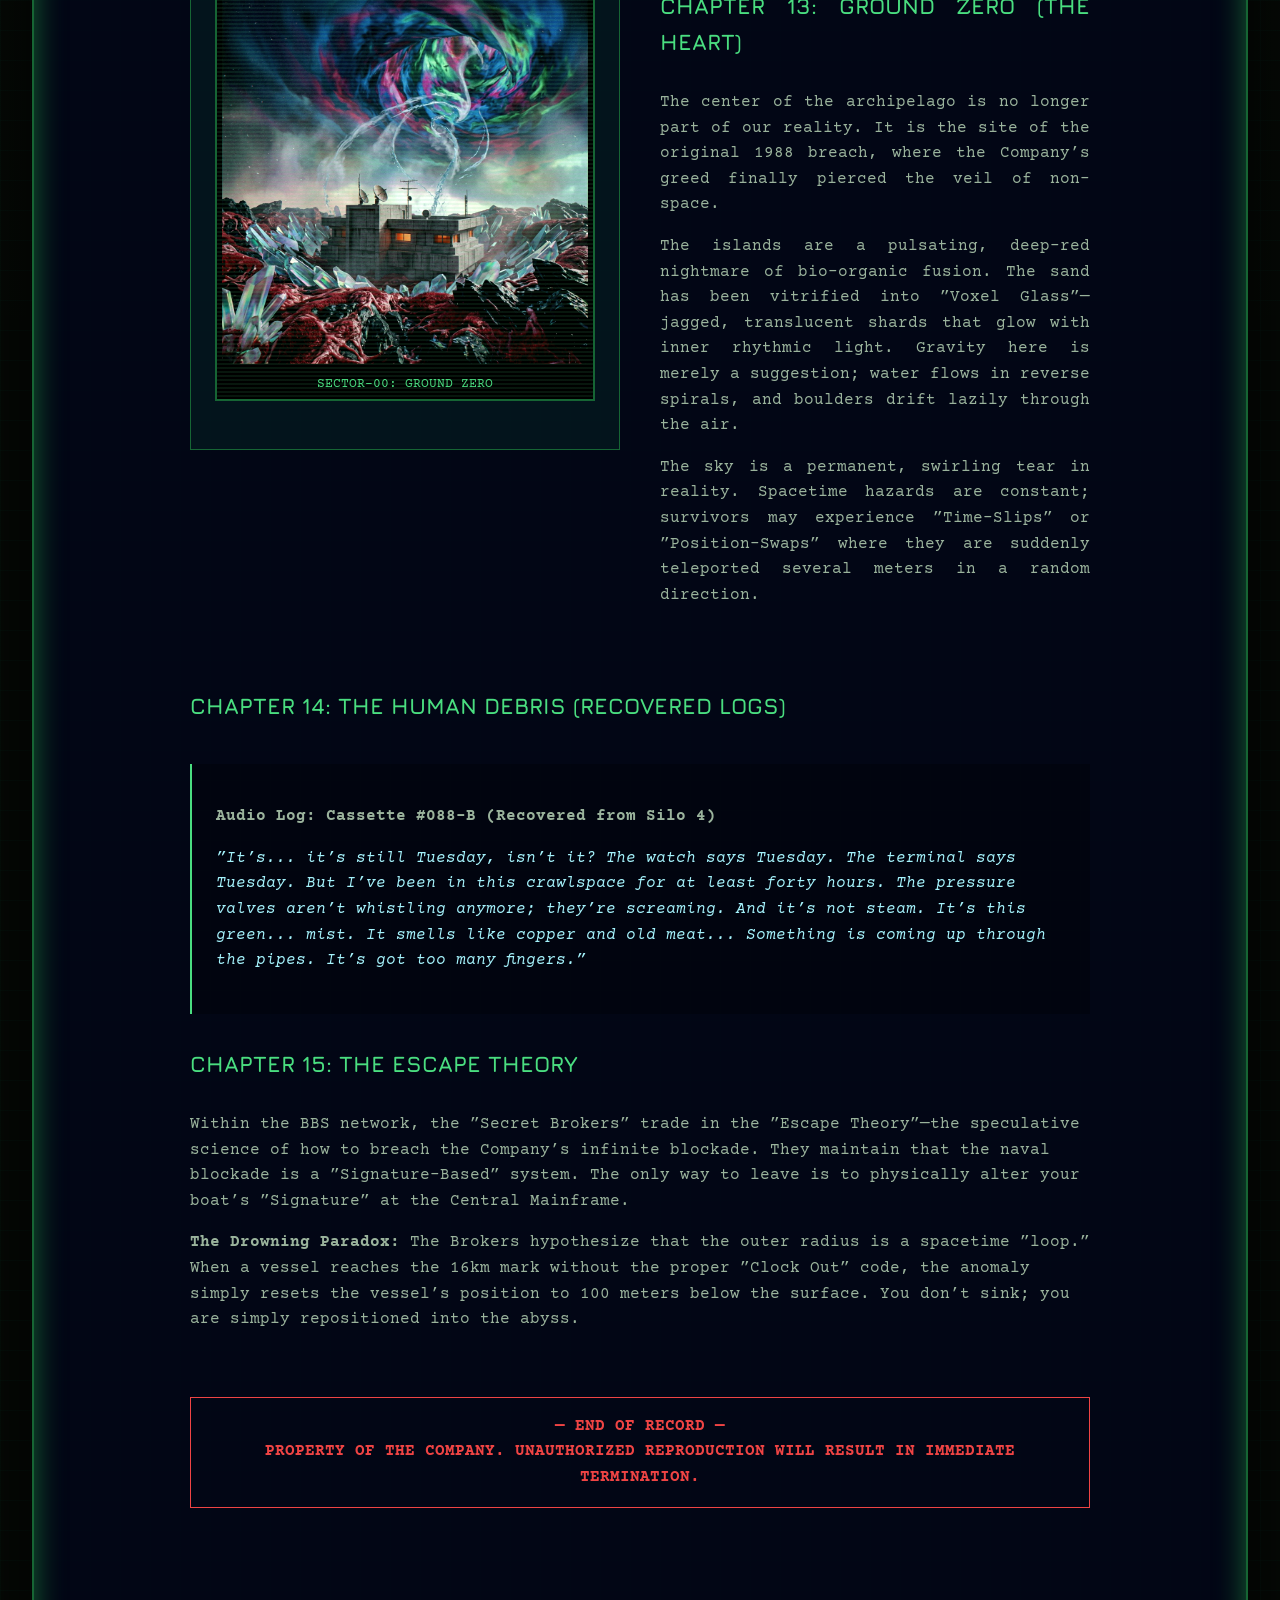
==== commit 5dc13340: "Add 'The Failed Splices' (Gore-Piles) with sanity-drain mechanics and PS1 render" ====
--- a/lore.html
+++ b/lore.html
@@ -414,6 +414,25 @@
                     <tr><th>Behavior</th><td>Sanitization Protocol (Corrosive Foam)</td></tr>
                     <tr><th>Threat Level</th><td>Severe</td></tr>
                 </table>
+            </div>
+        </div>
+
+        <!-- FAILED SPLICES -->
+        <div class="grid-layout">
+            <div class="text-column">
+                <h3>Entity: THE FAILED SPLICES</h3>
+                <p>Also known as "Gore-Piles," these are the results of experiments that didn't quite work inside the testing facilities. They are amorphous, fleshy masses of human and animal DNA that drag themselves through blood-stained labs. While slow, they emit a constant, sanity-draining psychic static that overwhelms the nervous system.</p>
+                <table class="stat-table">
+                    <tr><th>Classification</th><td>Biological / Experimental Failure</td></tr>
+                    <tr><th>Behavior</th><td>Sluggish / Psychic Static Emission</td></tr>
+                    <tr><th>Threat Level</th><td>Extreme (Sanity Risk)</td></tr>
+                </table>
+            </div>
+            <div class="sidebar">
+                <div class="retro-img-container">
+                    <img src="gore_pile_monster.png" alt="Failed Splice">
+                    <div class="caption">Subject ID: Gore-Pile (Lab Fragment)</div>
+                </div>
             </div>
         </div>
 
@@ -434,6 +453,7 @@
                 <tr><td>WSP-99</td><td>Whisperspine</td><td>Audio Contact Only</td><td>Apply Earplugs, Evacuate</td><td>95%</td></tr>
                 <tr><td>SAD-12</td><td>Being of Salt and Dough</td><td>&lt; 10 meters</td><td>Maintain Observation</td><td>5%</td></tr>
                 <tr><td>HZ-99</td><td>Hazmat Husk</td><td>&lt; 20 meters</td><td>Evade Corrosive Foam</td><td>75%</td></tr>
+                <tr><td>FSP-00</td><td>Failed Splices</td><td>Psychic Contact</td><td>Avoid Static / Deploy Sanity Meds</td><td>90%</td></tr>
             </tbody>
         </table>
 
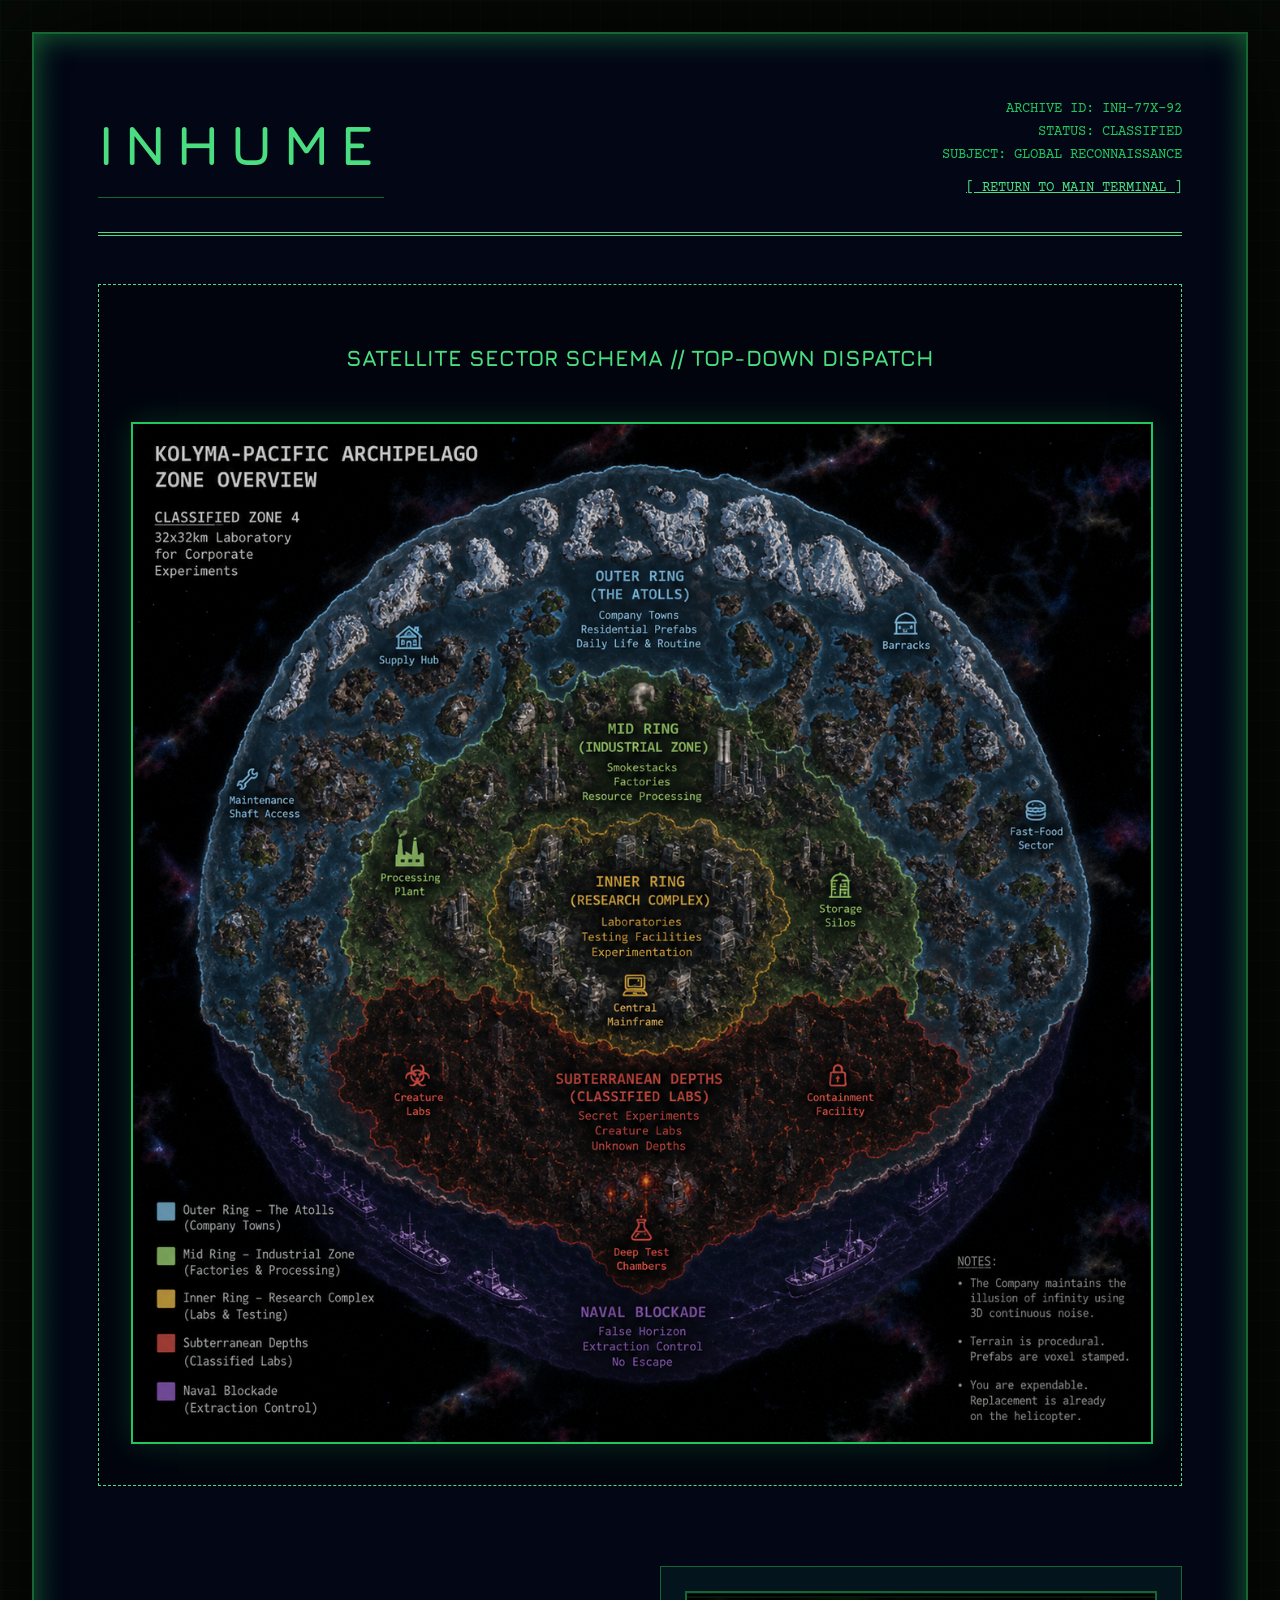
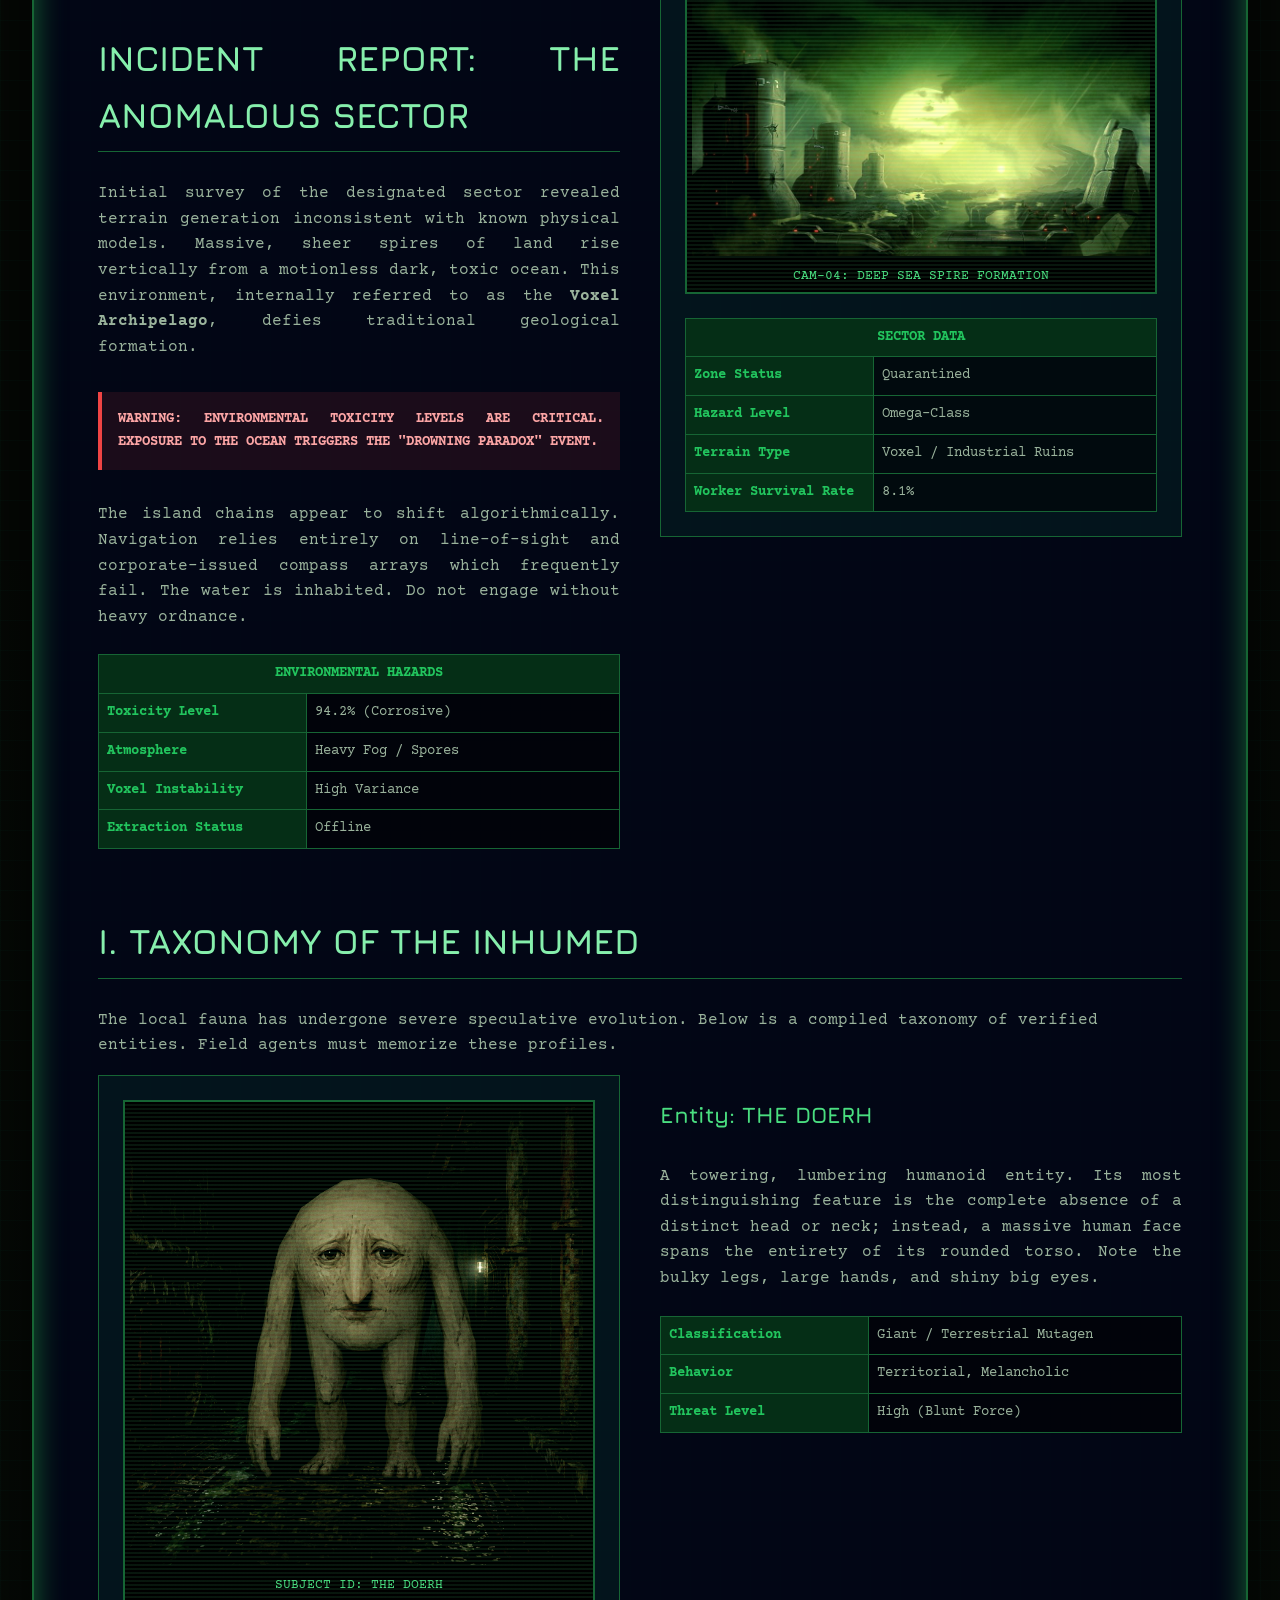
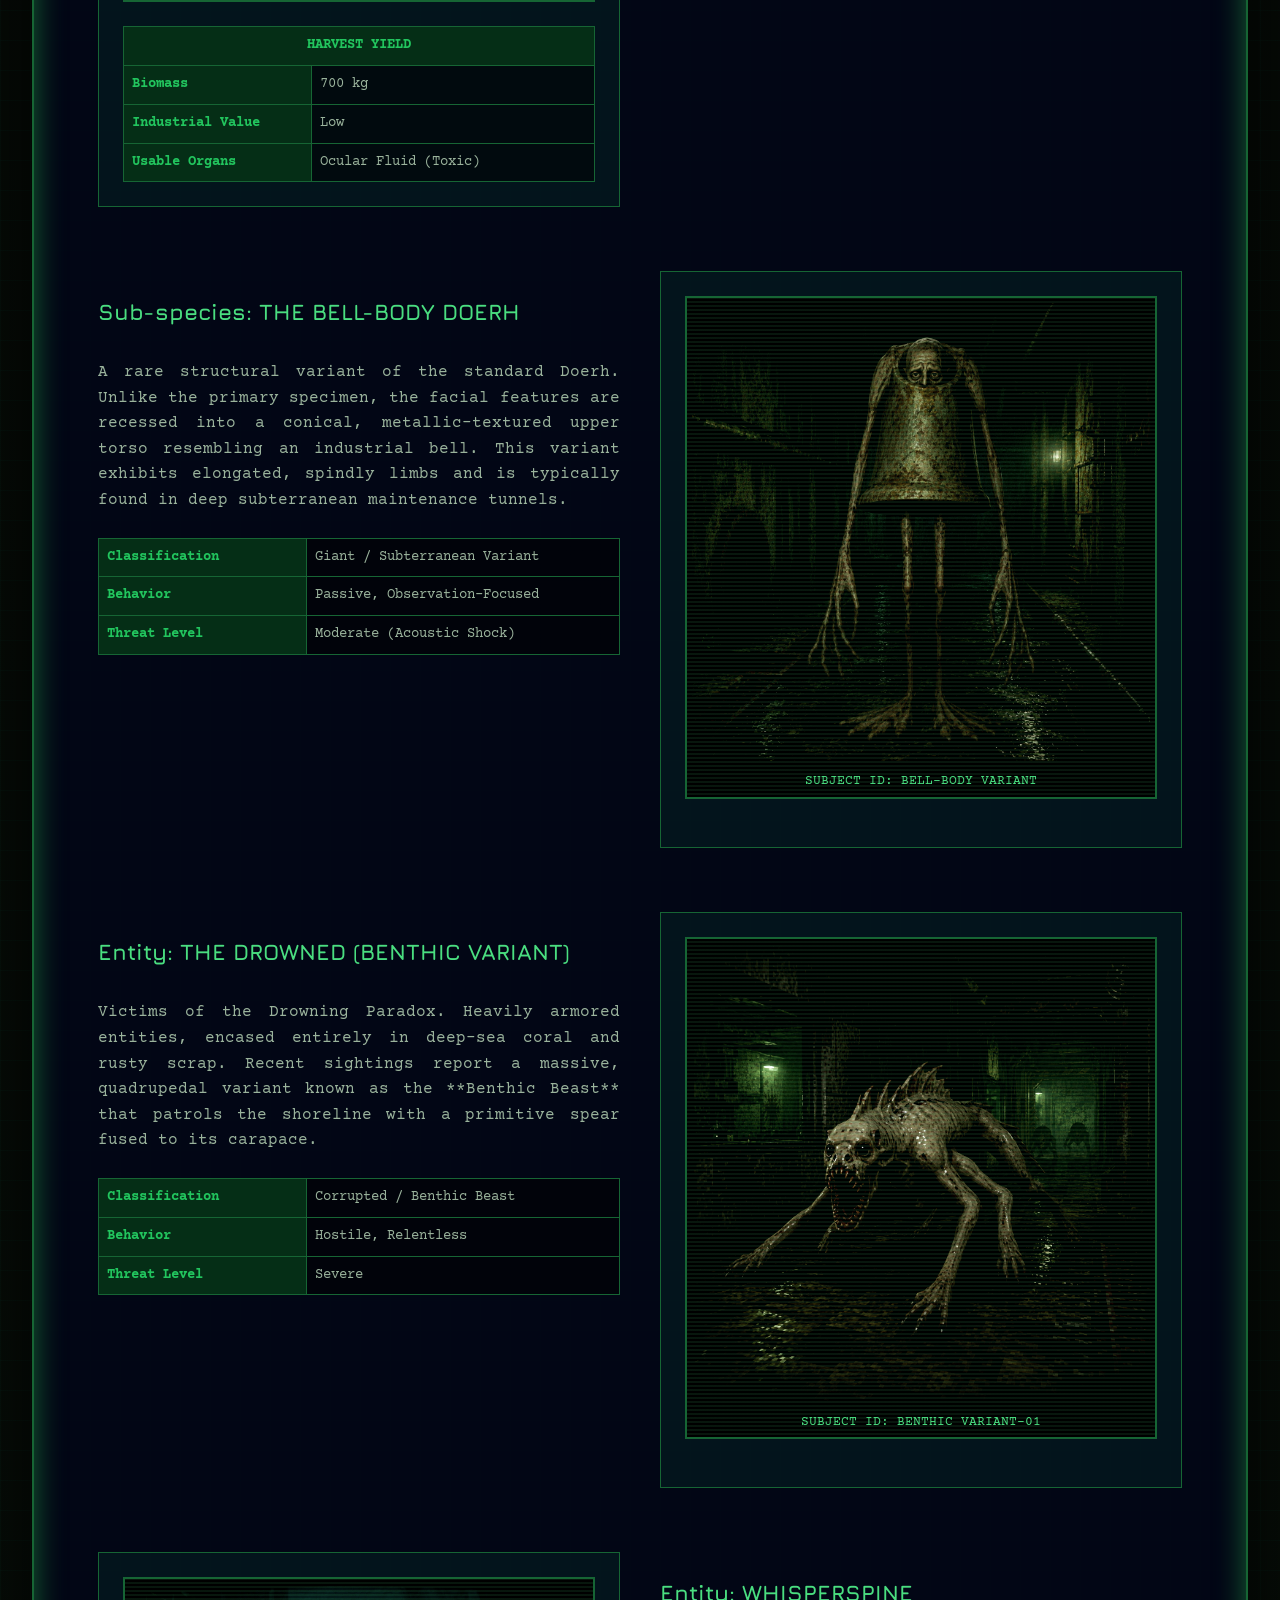
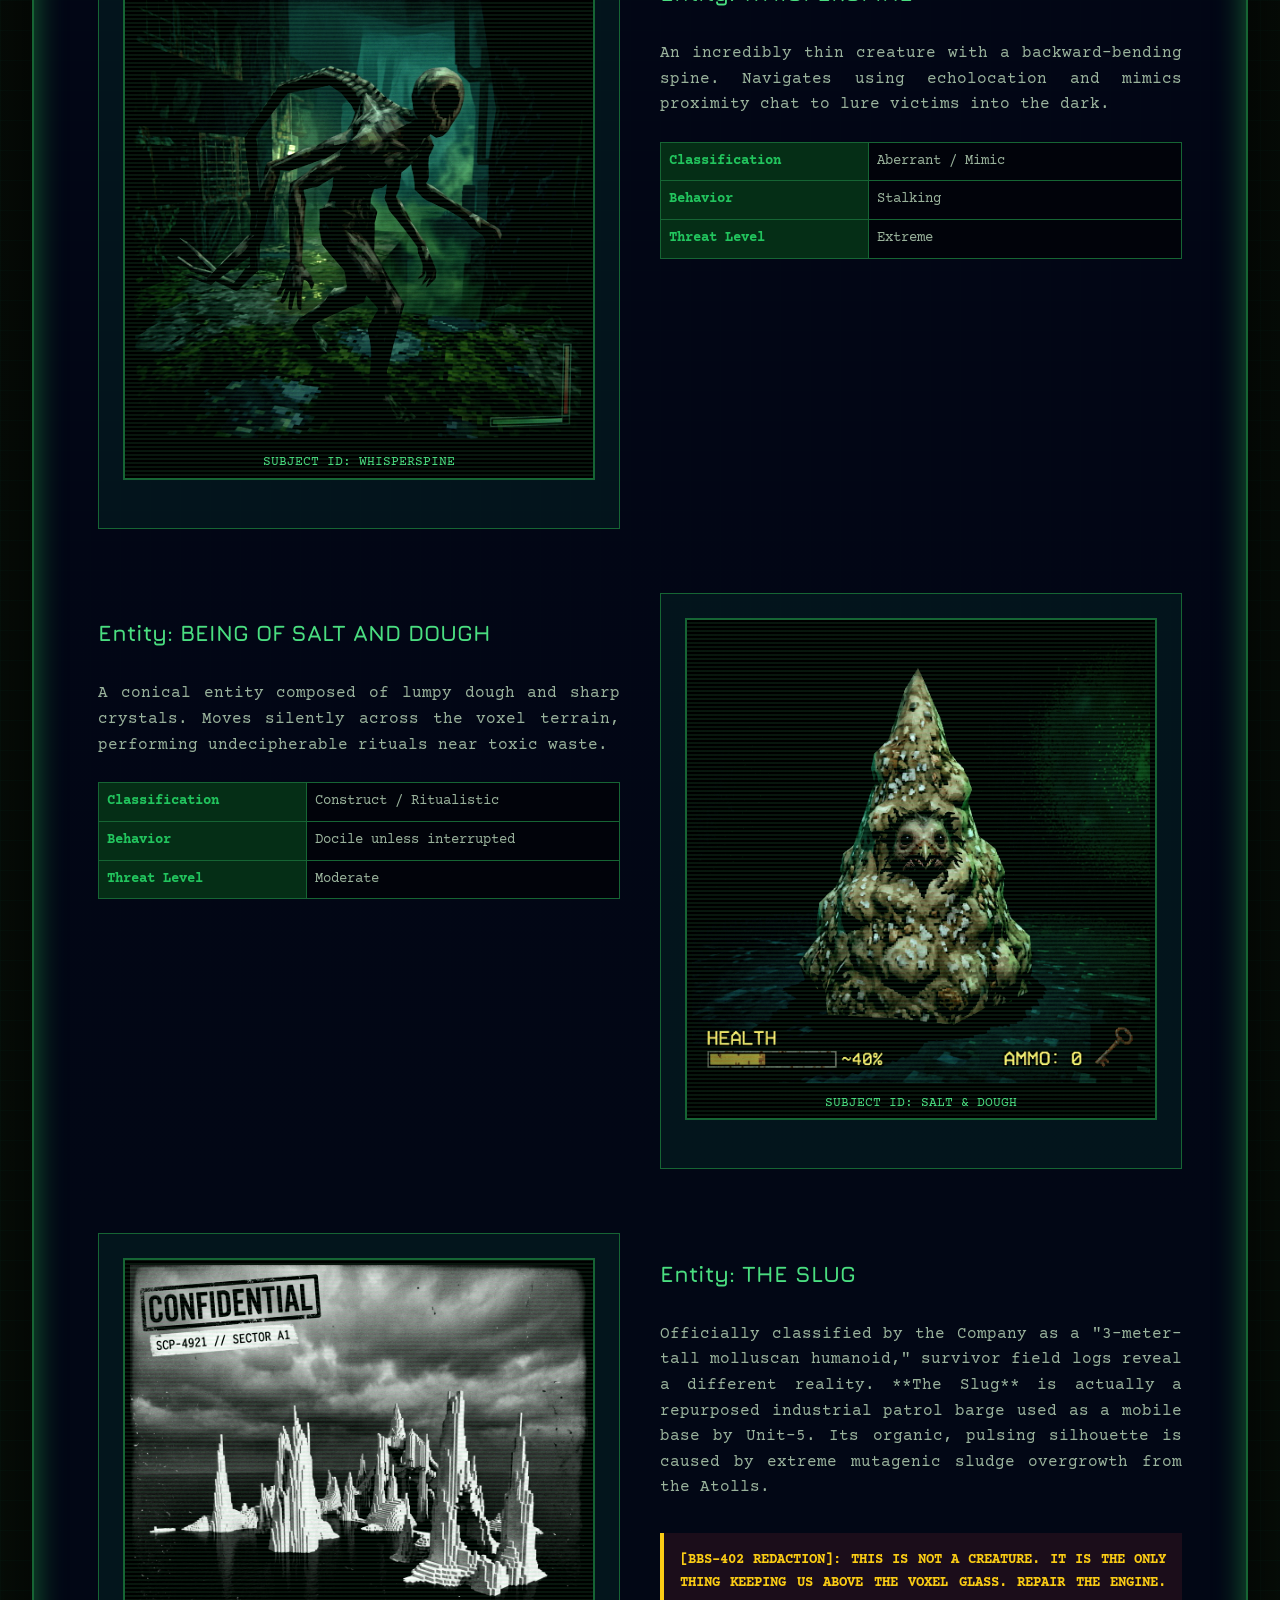
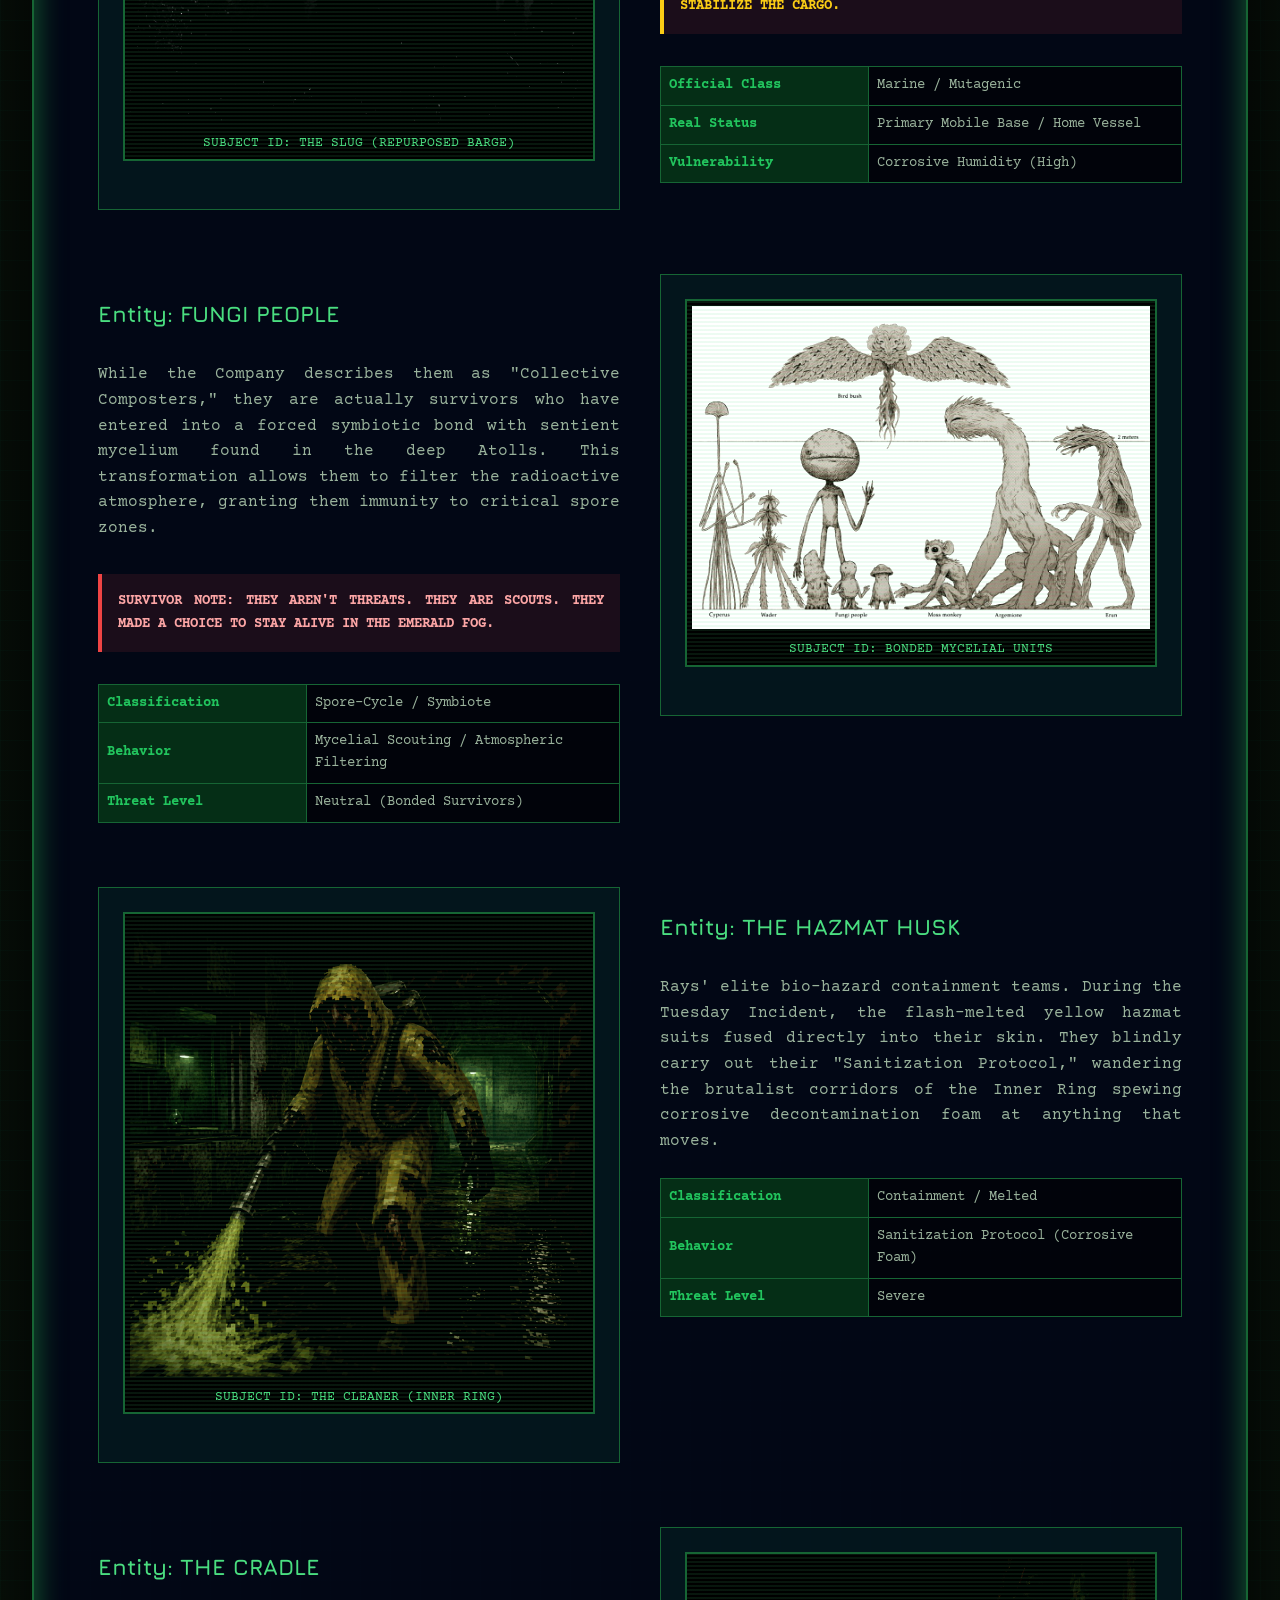
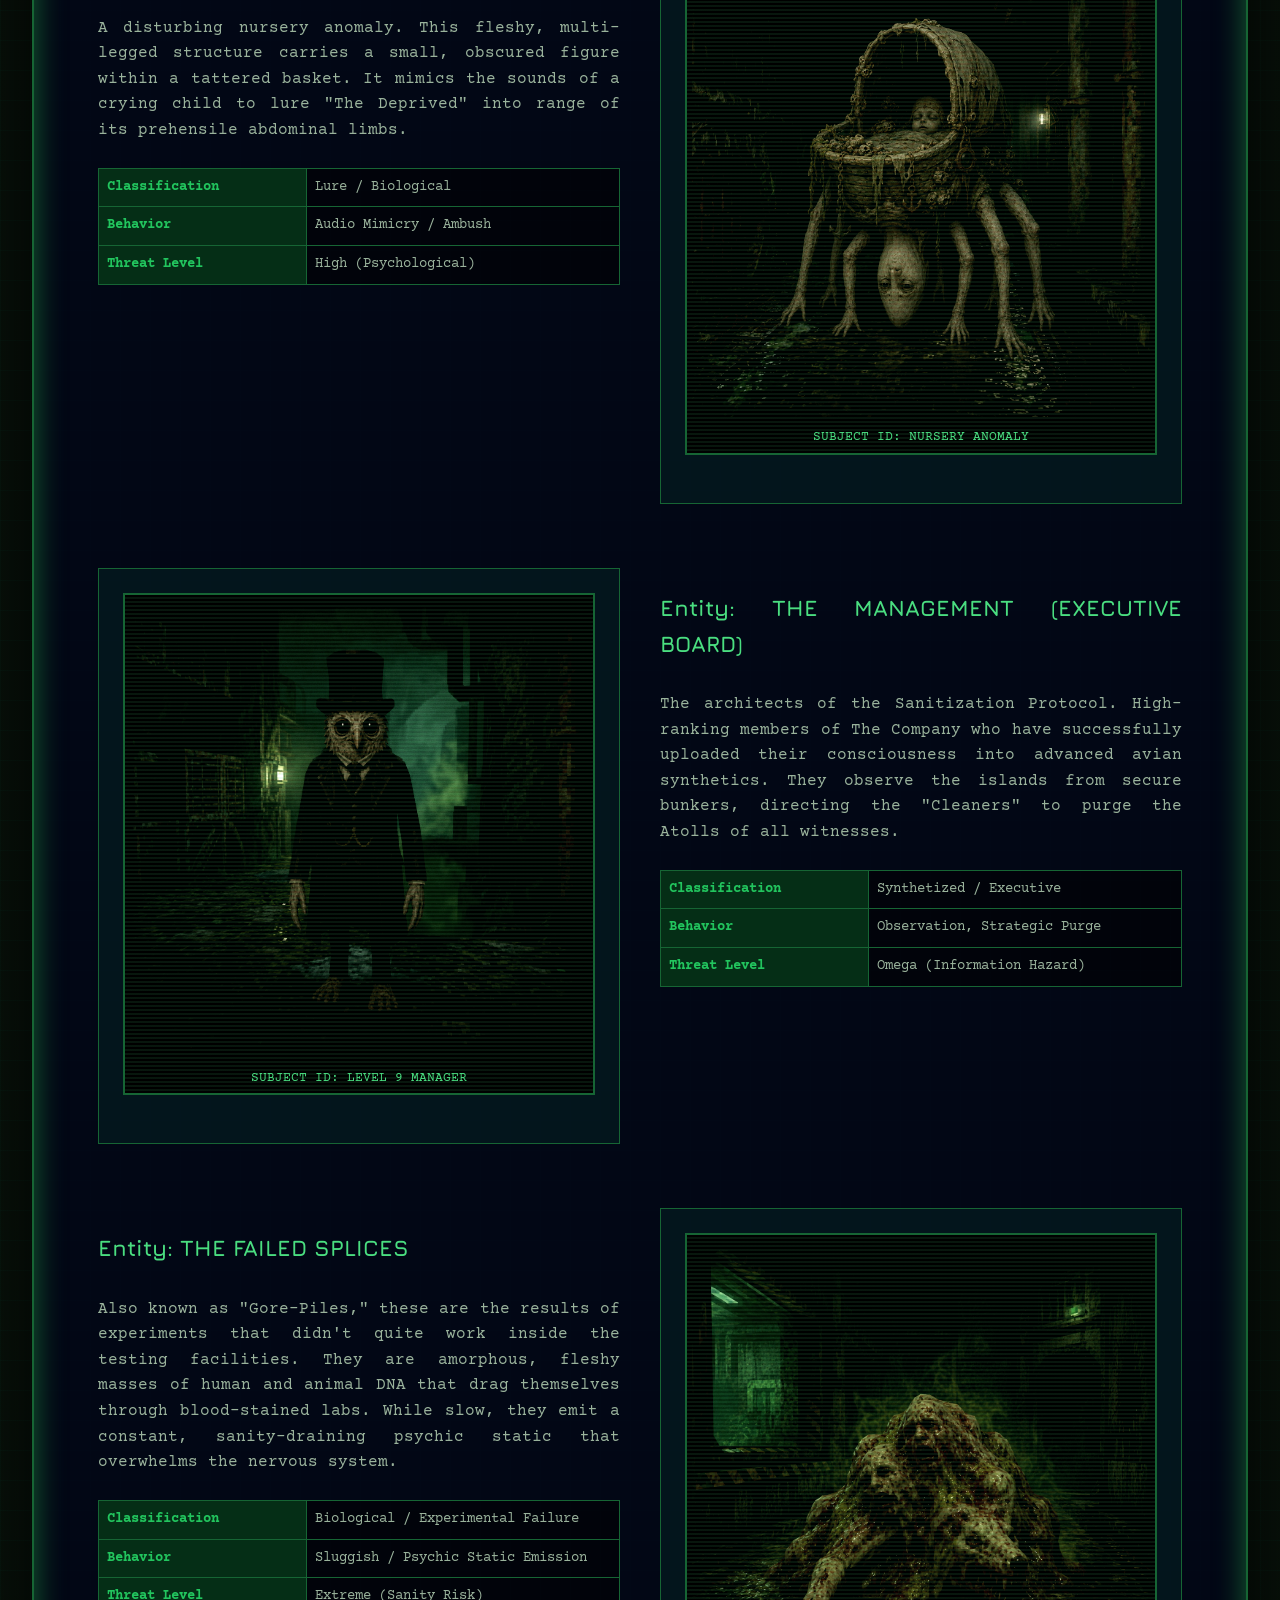
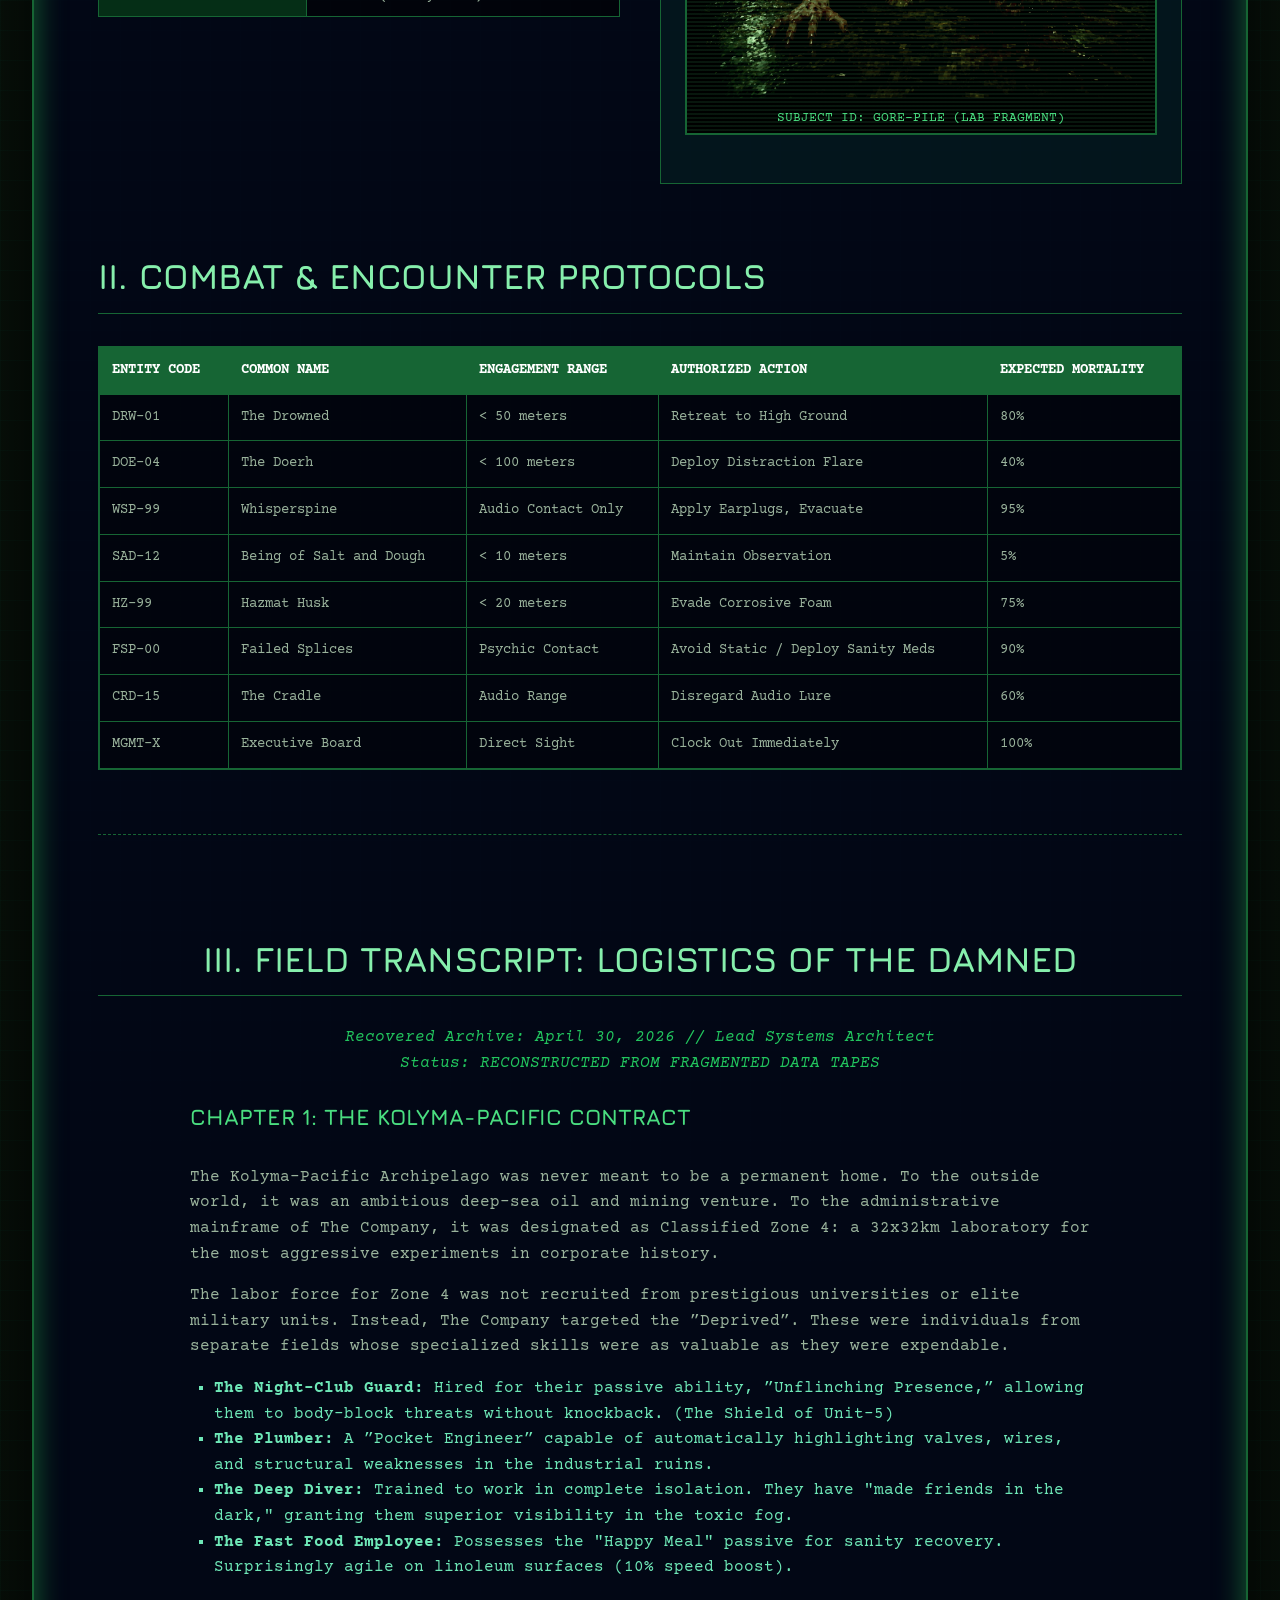
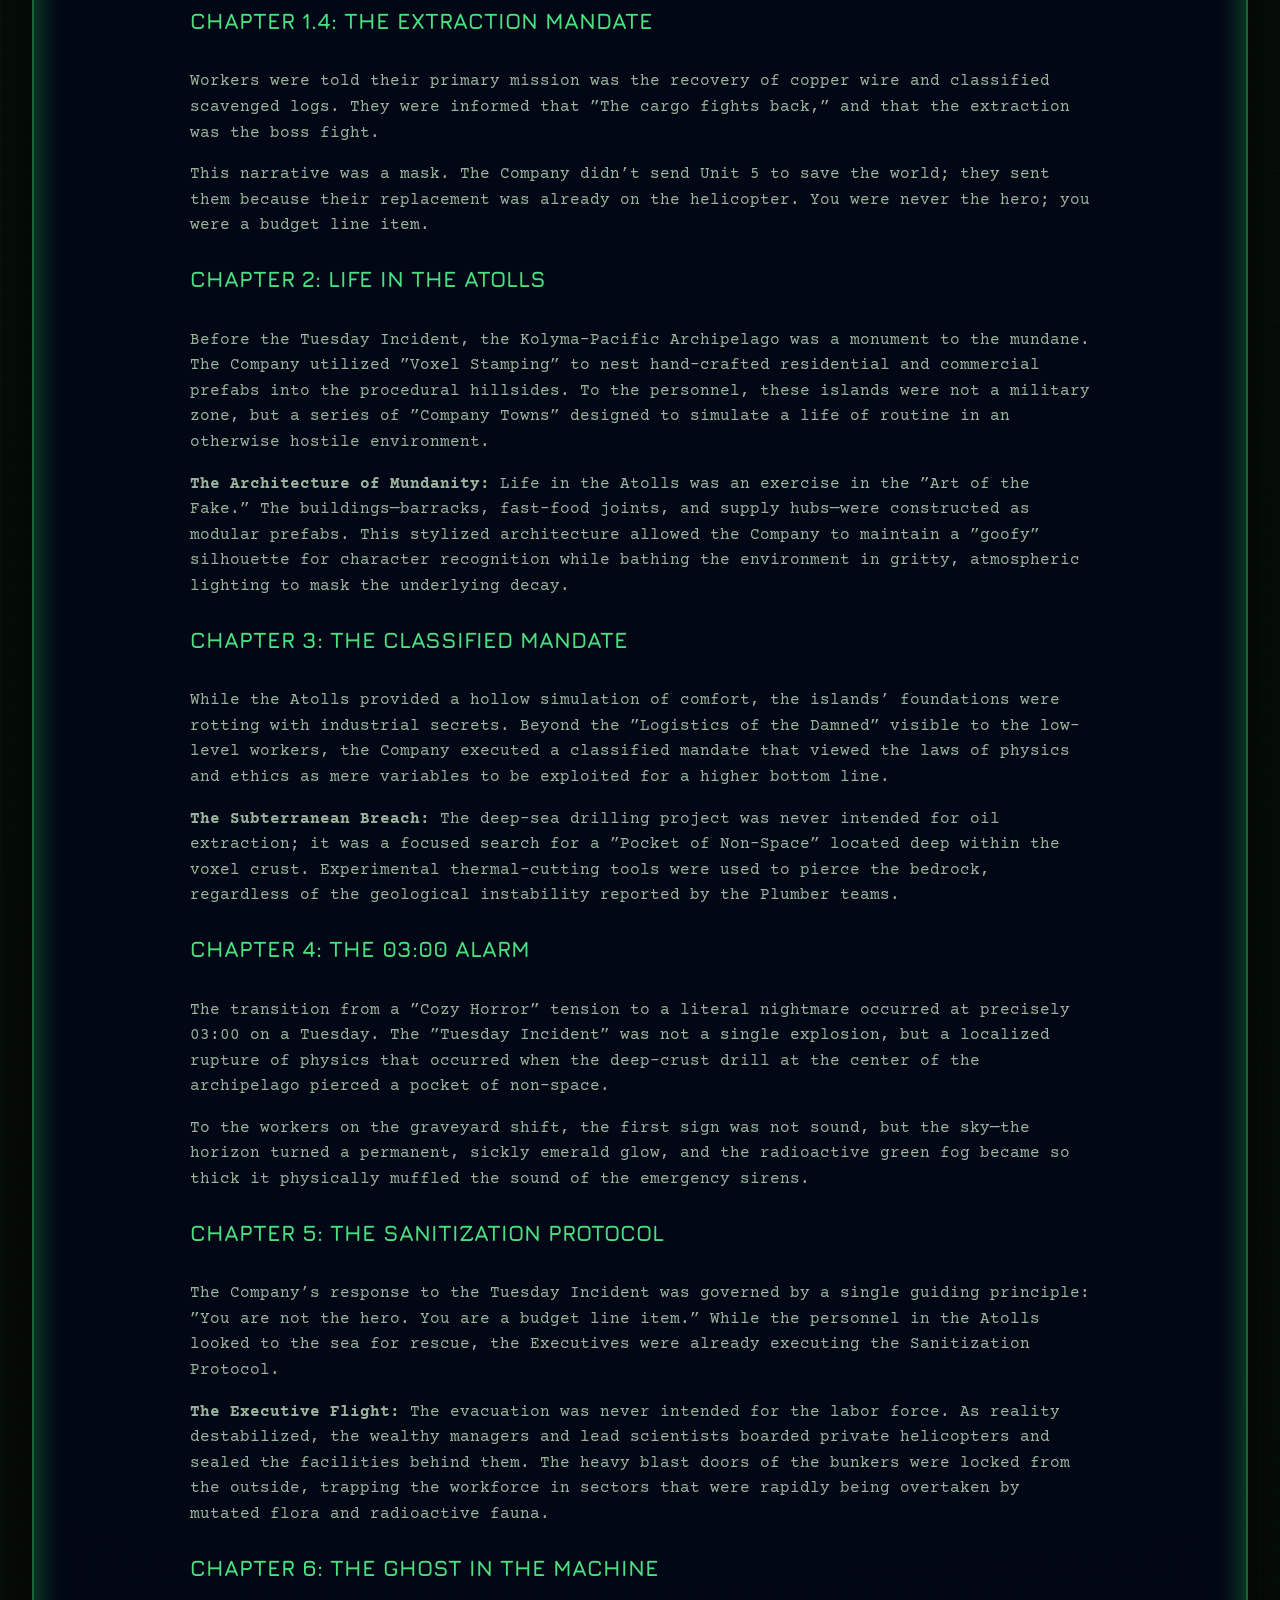
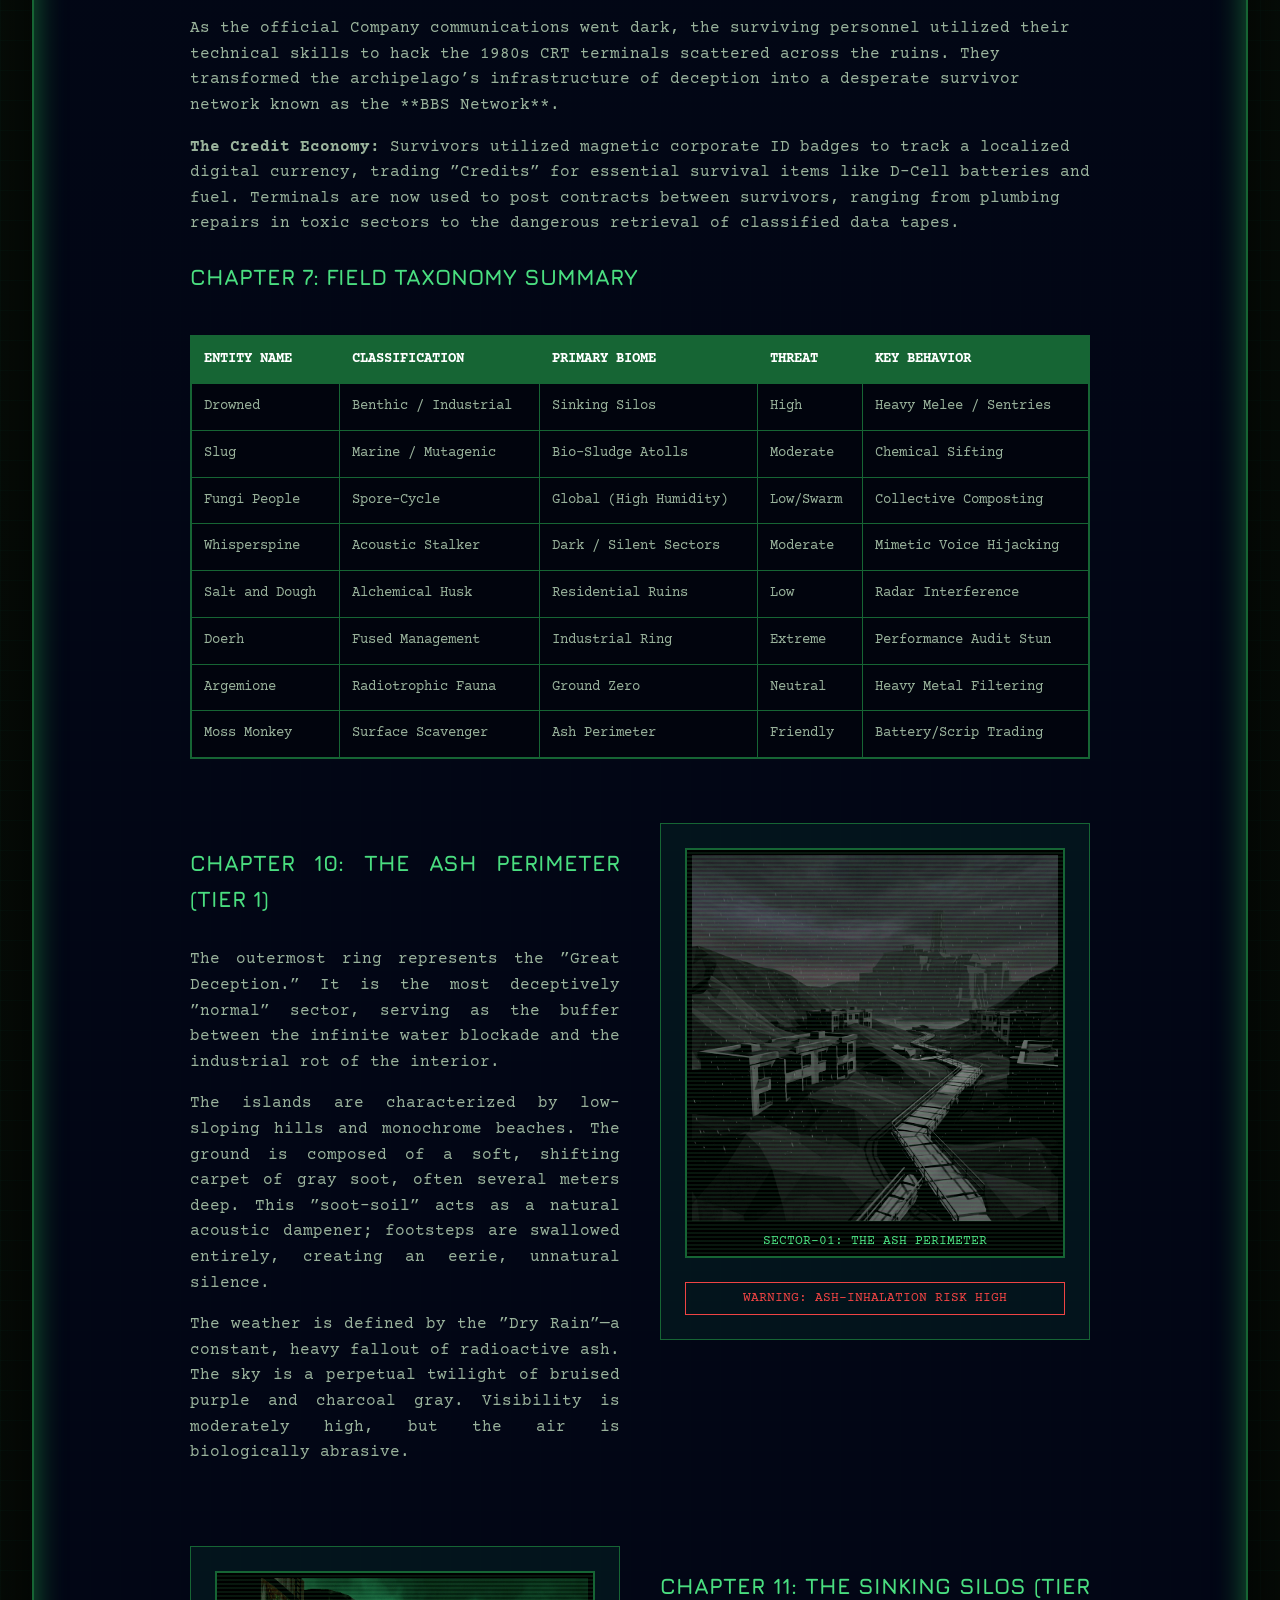
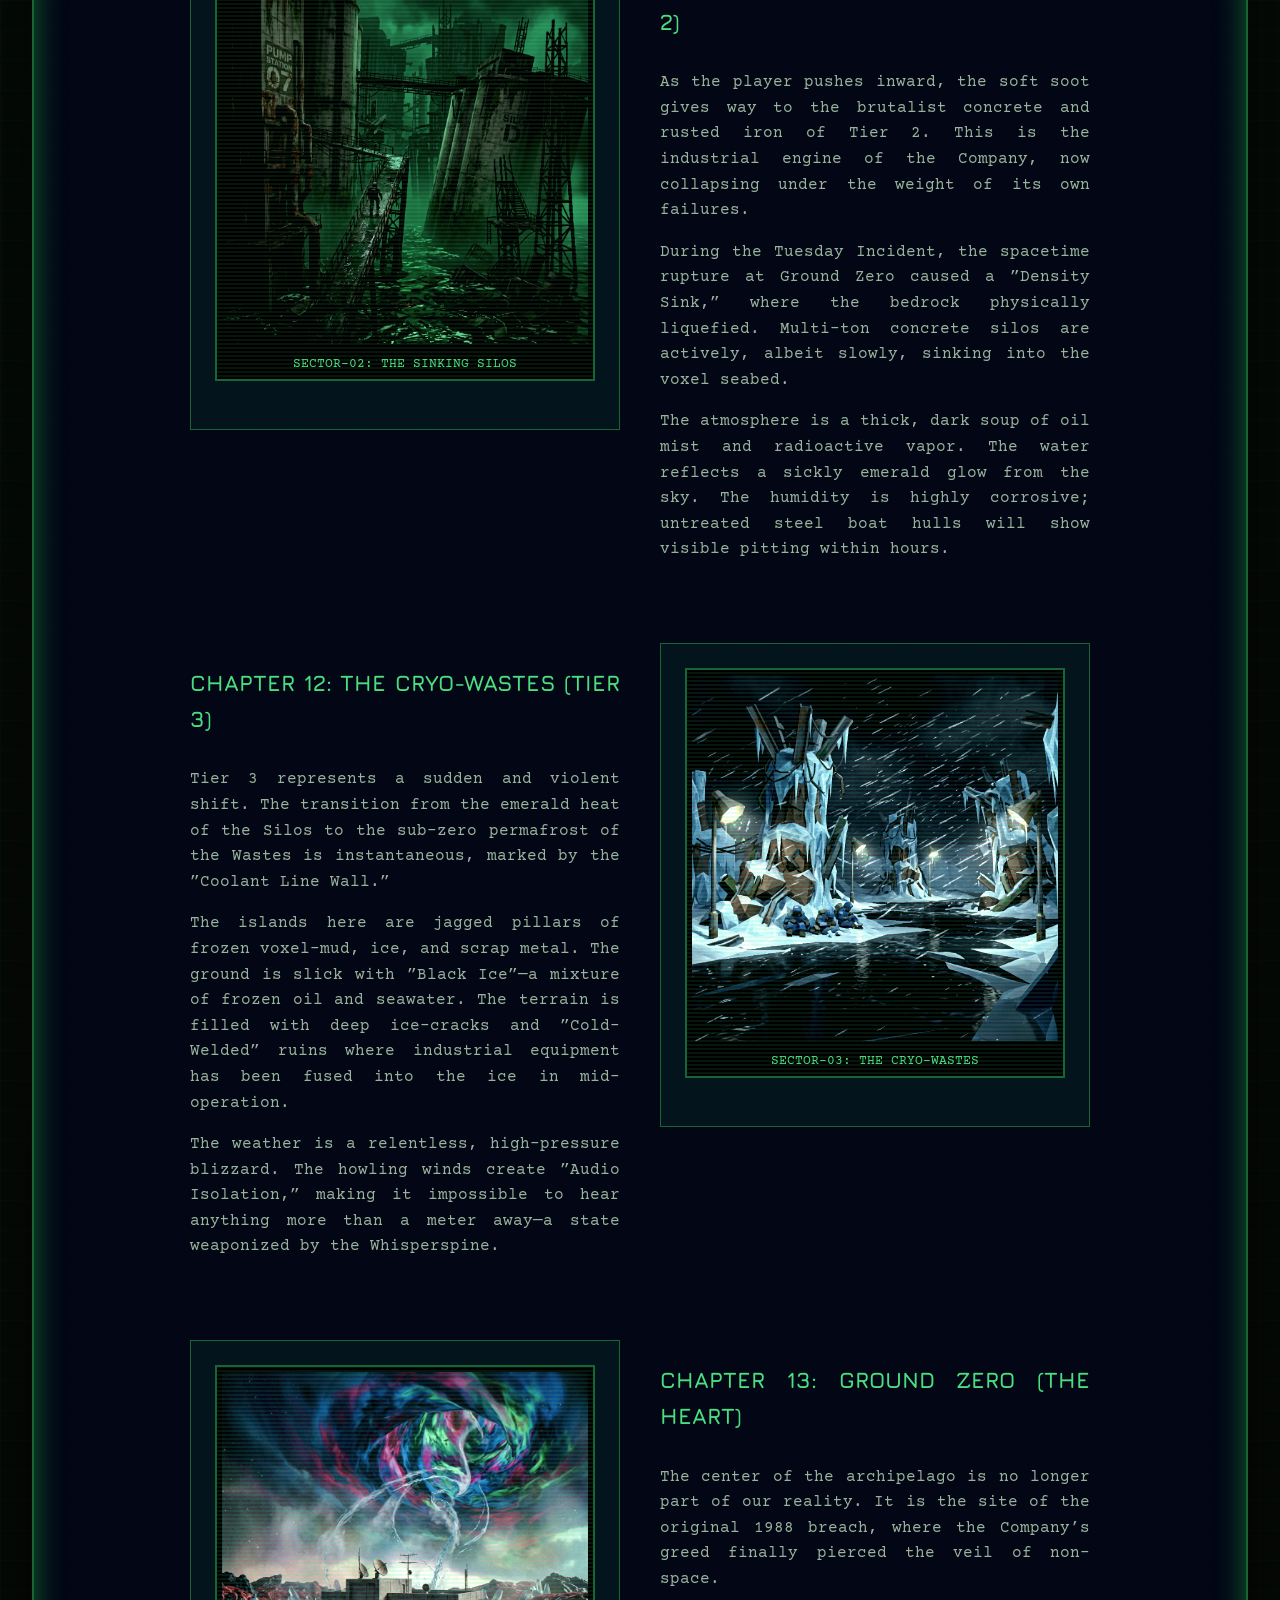
==== commit 6c5ede5e: "Replace low-fidelity assets with new high-fidelity images and add new entities: The Executive Board," ====
--- a/lore.html
+++ b/lore.html
@@ -300,18 +300,18 @@
         <!-- DROWNED -->
         <div class="grid-layout">
             <div class="text-column">
-                <h3>Entity: THE DROWNED</h3>
-                <p>Victims of the Drowning Paradox. Heavily armored entities, encased entirely in deep-sea coral and rusty scrap. They wield crude, hardened spears made from ship wreckage.</p>
-                <table class="stat-table">
-                    <tr><th>Classification</th><td>Corrupted / Aquatic</td></tr>
+                <h3>Entity: THE DROWNED (BENTHIC VARIANT)</h3>
+                <p>Victims of the Drowning Paradox. Heavily armored entities, encased entirely in deep-sea coral and rusty scrap. Recent sightings report a massive, quadrupedal variant known as the **Benthic Beast** that patrols the shoreline with a primitive spear fused to its carapace.</p>
+                <table class="stat-table">
+                    <tr><th>Classification</th><td>Corrupted / Benthic Beast</td></tr>
                     <tr><th>Behavior</th><td>Hostile, Relentless</td></tr>
                     <tr><th>Threat Level</th><td>Severe</td></tr>
                 </table>
             </div>
             <div class="sidebar">
                 <div class="retro-img-container">
-                    <img src="ps1_drowned.png" alt="The Drowned">
-                    <div class="caption">Subject ID: The Drowned</div>
+                    <img src="hound.png" alt="The Drowned Benthic Beast">
+                    <div class="caption">Subject ID: Benthic Variant-01</div>
                 </div>
             </div>
         </div>
@@ -402,7 +402,7 @@
         <div class="grid-layout">
             <div class="sidebar">
                 <div class="retro-img-container">
-                    <img src="hazmat_husk_monster_final_1778412271151.png" alt="Hazmat Husk">
+                    <img src="hazmatinfected.png" alt="Hazmat Husk">
                     <div class="caption">Subject ID: The Cleaner (Inner Ring)</div>
                 </div>
             </div>
@@ -413,6 +413,44 @@
                     <tr><th>Classification</th><td>Containment / Melted</td></tr>
                     <tr><th>Behavior</th><td>Sanitization Protocol (Corrosive Foam)</td></tr>
                     <tr><th>Threat Level</th><td>Severe</td></tr>
+                </table>
+            </div>
+        </div>
+
+        <!-- THE CRADLE -->
+        <div class="grid-layout">
+            <div class="text-column">
+                <h3>Entity: THE CRADLE</h3>
+                <p>A disturbing nursery anomaly. This fleshy, multi-legged structure carries a small, obscured figure within a tattered basket. It mimics the sounds of a crying child to lure "The Deprived" into range of its prehensile abdominal limbs.</p>
+                <table class="stat-table">
+                    <tr><th>Classification</th><td>Lure / Biological</td></tr>
+                    <tr><th>Behavior</th><td>Audio Mimicry / Ambush</td></tr>
+                    <tr><th>Threat Level</th><td>High (Psychological)</td></tr>
+                </table>
+            </div>
+            <div class="sidebar">
+                <div class="retro-img-container">
+                    <img src="cradle.png" alt="The Cradle">
+                    <div class="caption">Subject ID: Nursery Anomaly</div>
+                </div>
+            </div>
+        </div>
+
+        <!-- THE EXECUTIVE BOARD -->
+        <div class="grid-layout">
+            <div class="sidebar">
+                <div class="retro-img-container">
+                    <img src="masterOwl.png" alt="The Management">
+                    <div class="caption">Subject ID: Level 9 Manager</div>
+                </div>
+            </div>
+            <div class="text-column">
+                <h3>Entity: THE MANAGEMENT (EXECUTIVE BOARD)</h3>
+                <p>The architects of the Sanitization Protocol. High-ranking members of The Company who have successfully uploaded their consciousness into advanced avian synthetics. They observe the islands from secure bunkers, directing the "Cleaners" to purge the Atolls of all witnesses.</p>
+                <table class="stat-table">
+                    <tr><th>Classification</th><td>Synthetized / Executive</td></tr>
+                    <tr><th>Behavior</th><td>Observation, Strategic Purge</td></tr>
+                    <tr><th>Threat Level</th><td>Omega (Information Hazard)</td></tr>
                 </table>
             </div>
         </div>
@@ -454,6 +492,8 @@
                 <tr><td>SAD-12</td><td>Being of Salt and Dough</td><td>&lt; 10 meters</td><td>Maintain Observation</td><td>5%</td></tr>
                 <tr><td>HZ-99</td><td>Hazmat Husk</td><td>&lt; 20 meters</td><td>Evade Corrosive Foam</td><td>75%</td></tr>
                 <tr><td>FSP-00</td><td>Failed Splices</td><td>Psychic Contact</td><td>Avoid Static / Deploy Sanity Meds</td><td>90%</td></tr>
+                <tr><td>CRD-15</td><td>The Cradle</td><td>Audio Range</td><td>Disregard Audio Lure</td><td>60%</td></tr>
+                <tr><td>MGMT-X</td><td>Executive Board</td><td>Direct Sight</td><td>Clock Out Immediately</td><td>100%</td></tr>
             </tbody>
         </table>
 
@@ -610,11 +650,16 @@
                 <h3>CHAPTER 16: THE VOXEL ANOMALY & GROUND ZERO</h3>
                 <p>The "Tuesday Incident" (03:00) was the result of a catastrophic failure during a deep-crust extraction. When the drill pierced the non-space pocket, the resulting nuclear flare fused the islands' bedrock into **Voxel Glass**—a transparent, high-radiation substance that now forms the skeleton of the archipelago.</p>
                 <p><strong>The Mainframe Protocol:</strong> To bypass the Company's automated naval blockade, survivors must reach the central Mainframe at Ground Zero. Only by "Clocking Out" at this terminal can a vessel's signature be authorized for exit through the anomaly loop.</p>
-                
-                <p><strong>The Drowning Paradox (Expanded):</strong> Vessels that attempt to breach the perimeter without authorization are caught in a spacetime reset. You do not die; you are simply repositioned 100 meters below the surface, trapped in a recursive cycle of drowning until the anomaly decides to spit you back out.</p>
-            </div>
-
-        </div>
+                                <p><strong>The Drowning Paradox (Expanded):</strong> Vessels that attempt to breach the perimeter without authorization are caught in a spacetime reset. You do not die; you are simply repositioned 100 meters below the surface, trapped in a recursive cycle of drowning until the anomaly decides to spit you back out.</p>
+
+                    <div style="margin-top: 3rem; text-align: center;">
+                        <img src="mouth.png" alt="The Voxel Maw" style="max-width: 400px; border: 2px solid #ef4444; box-shadow: 0 0 20px rgba(239, 68, 68, 0.3);">
+                        <p style="color: #ef4444; font-weight: bold; margin-top: 1rem;">WARNING: THE VOXEL MAW DETECTED AT GROUND ZERO COORDINATES.</p>
+                        <p style="font-size: 0.9rem;">Anomaly detected: The terrain itself is consuming industrial runoff. Avoid the "Lip" of the breach.</p>
+                    </div>
+                </div>
+
+            </div>
 
 
         <div style="text-align: center; color: var(--border-color); margin-top: 4rem; font-size: 0.8rem;">
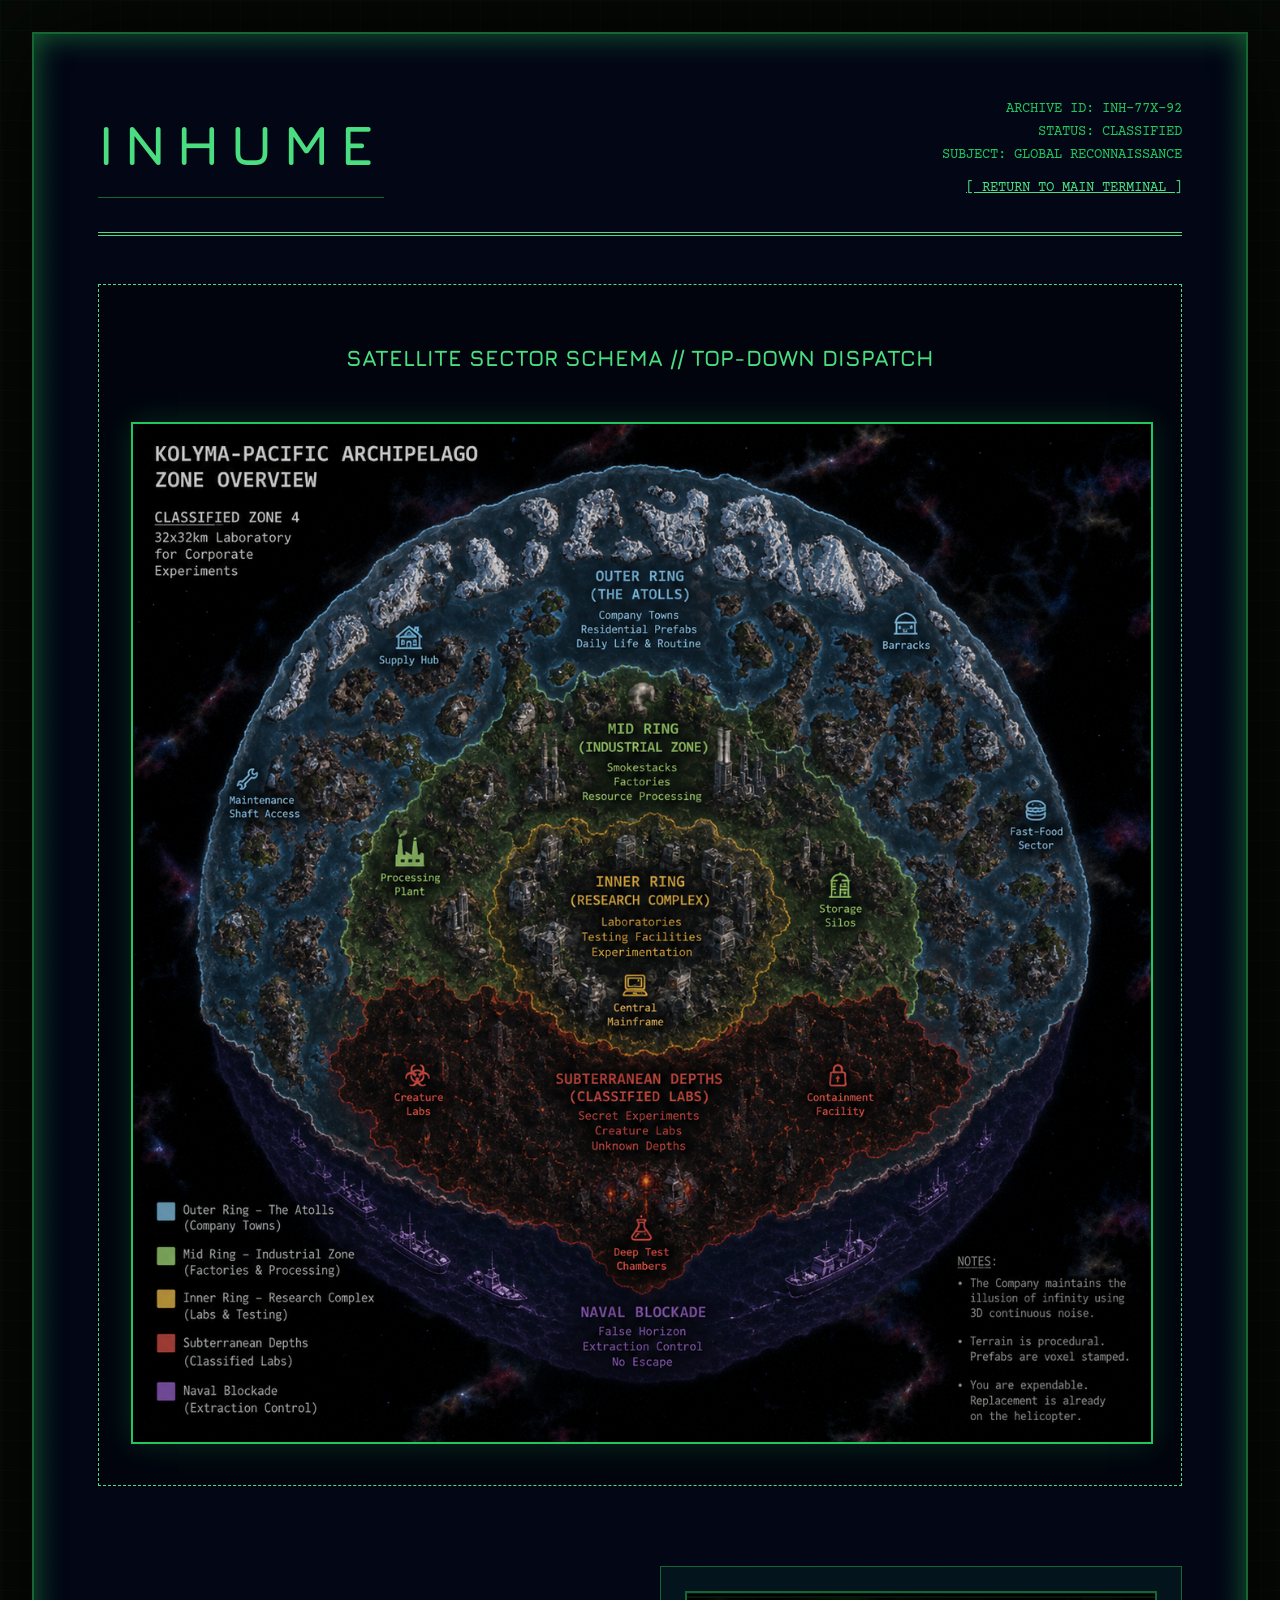
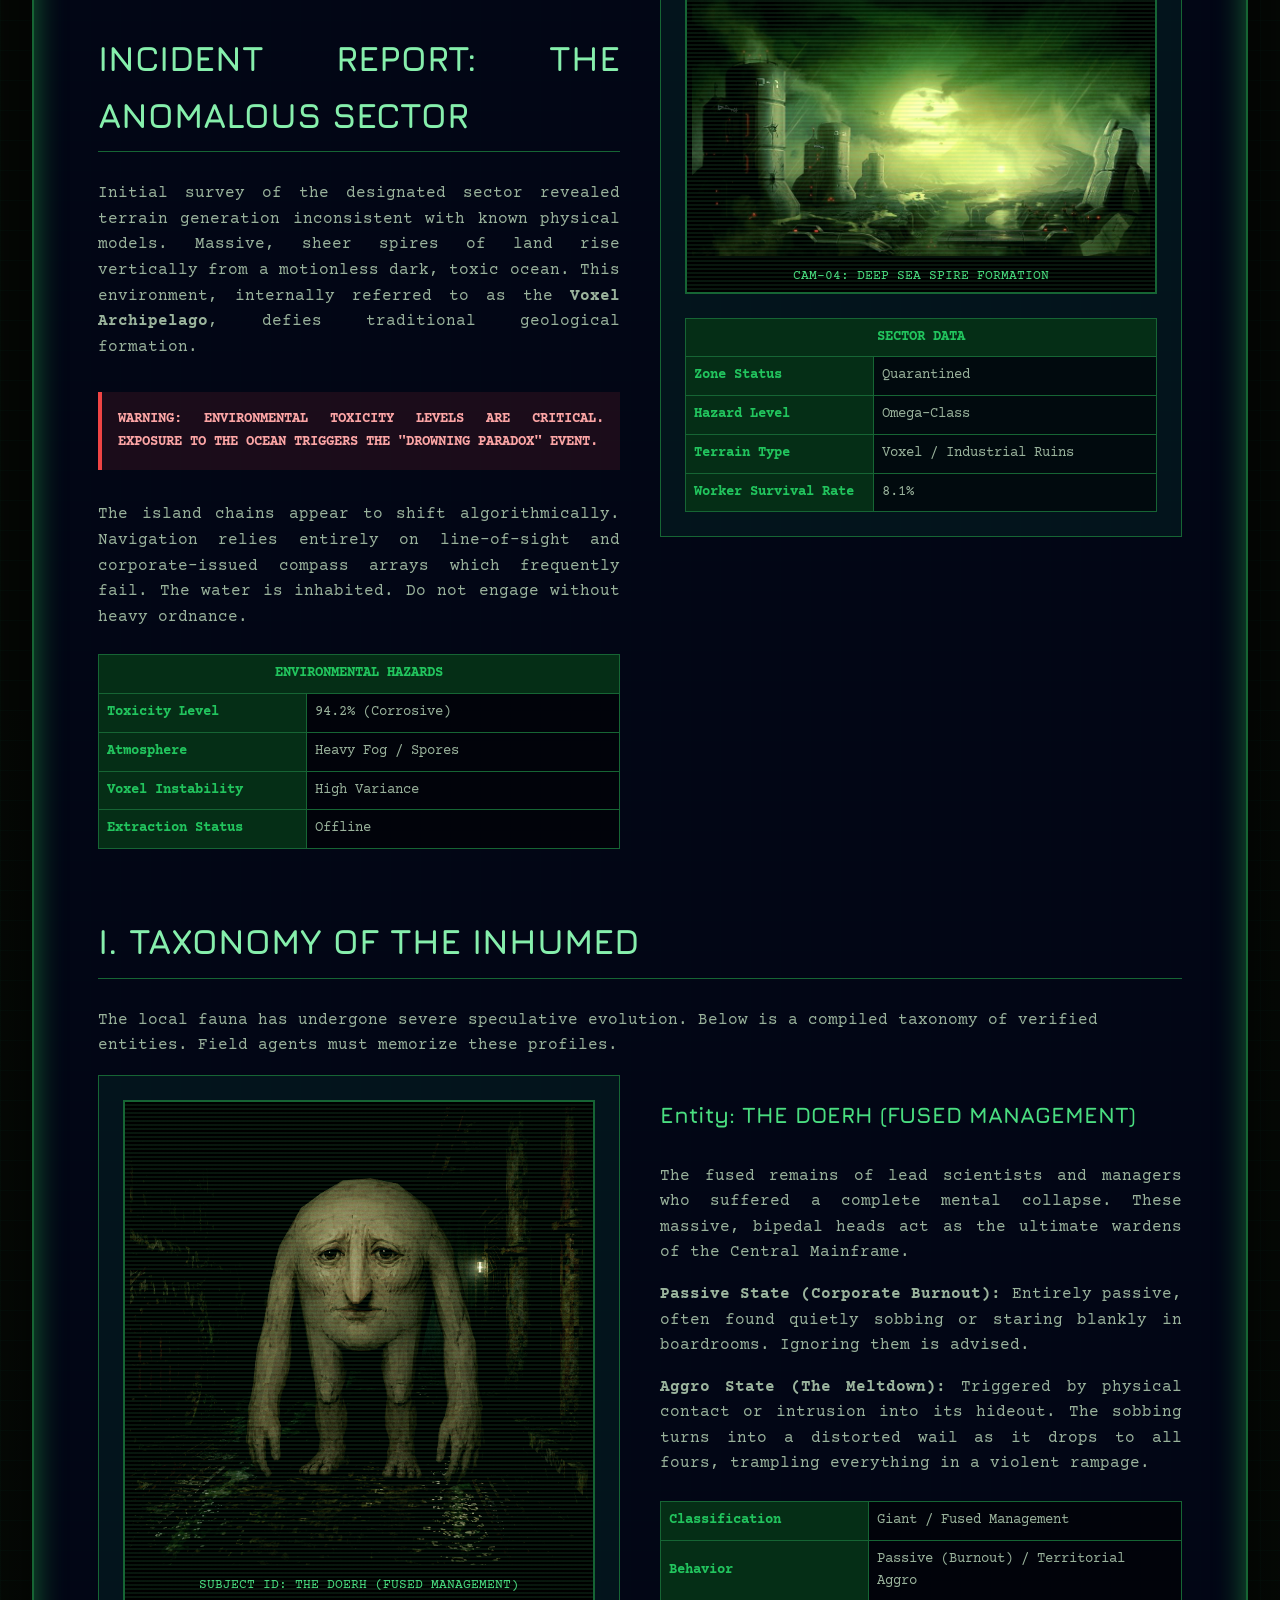
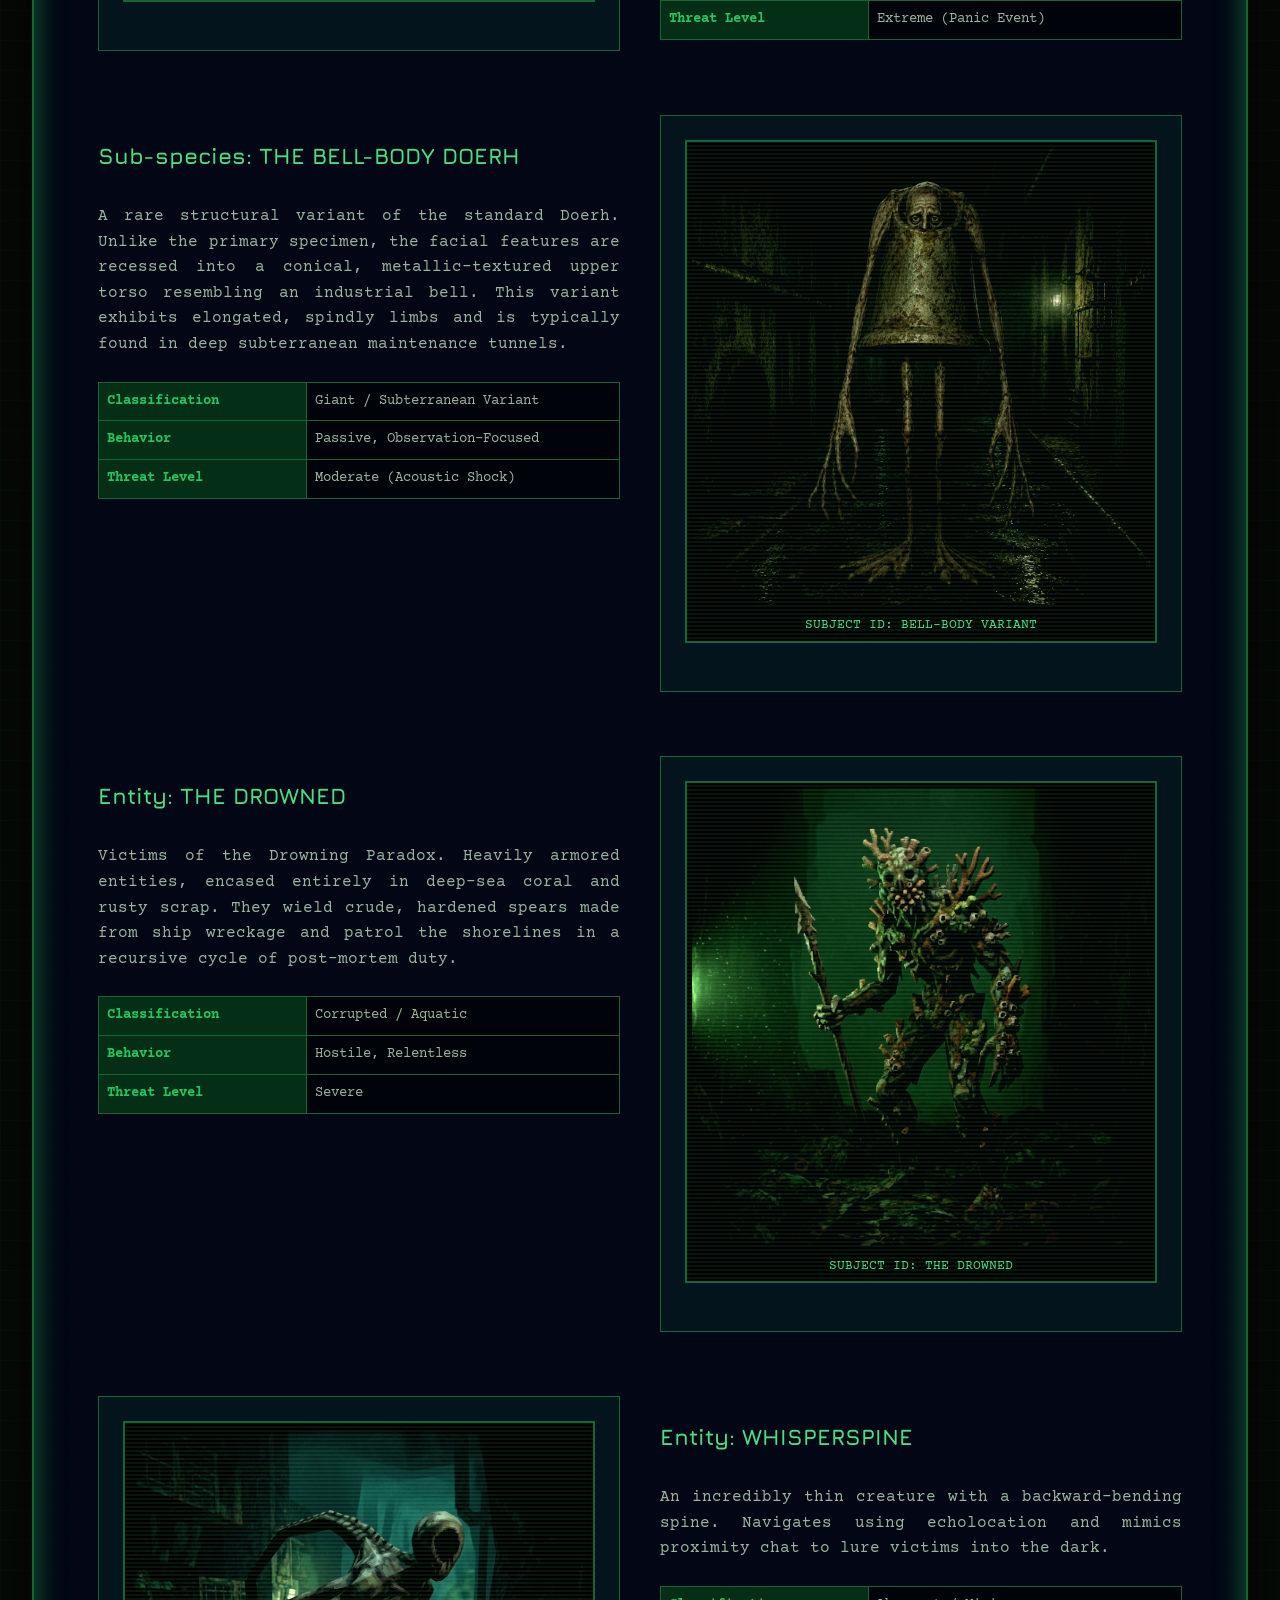
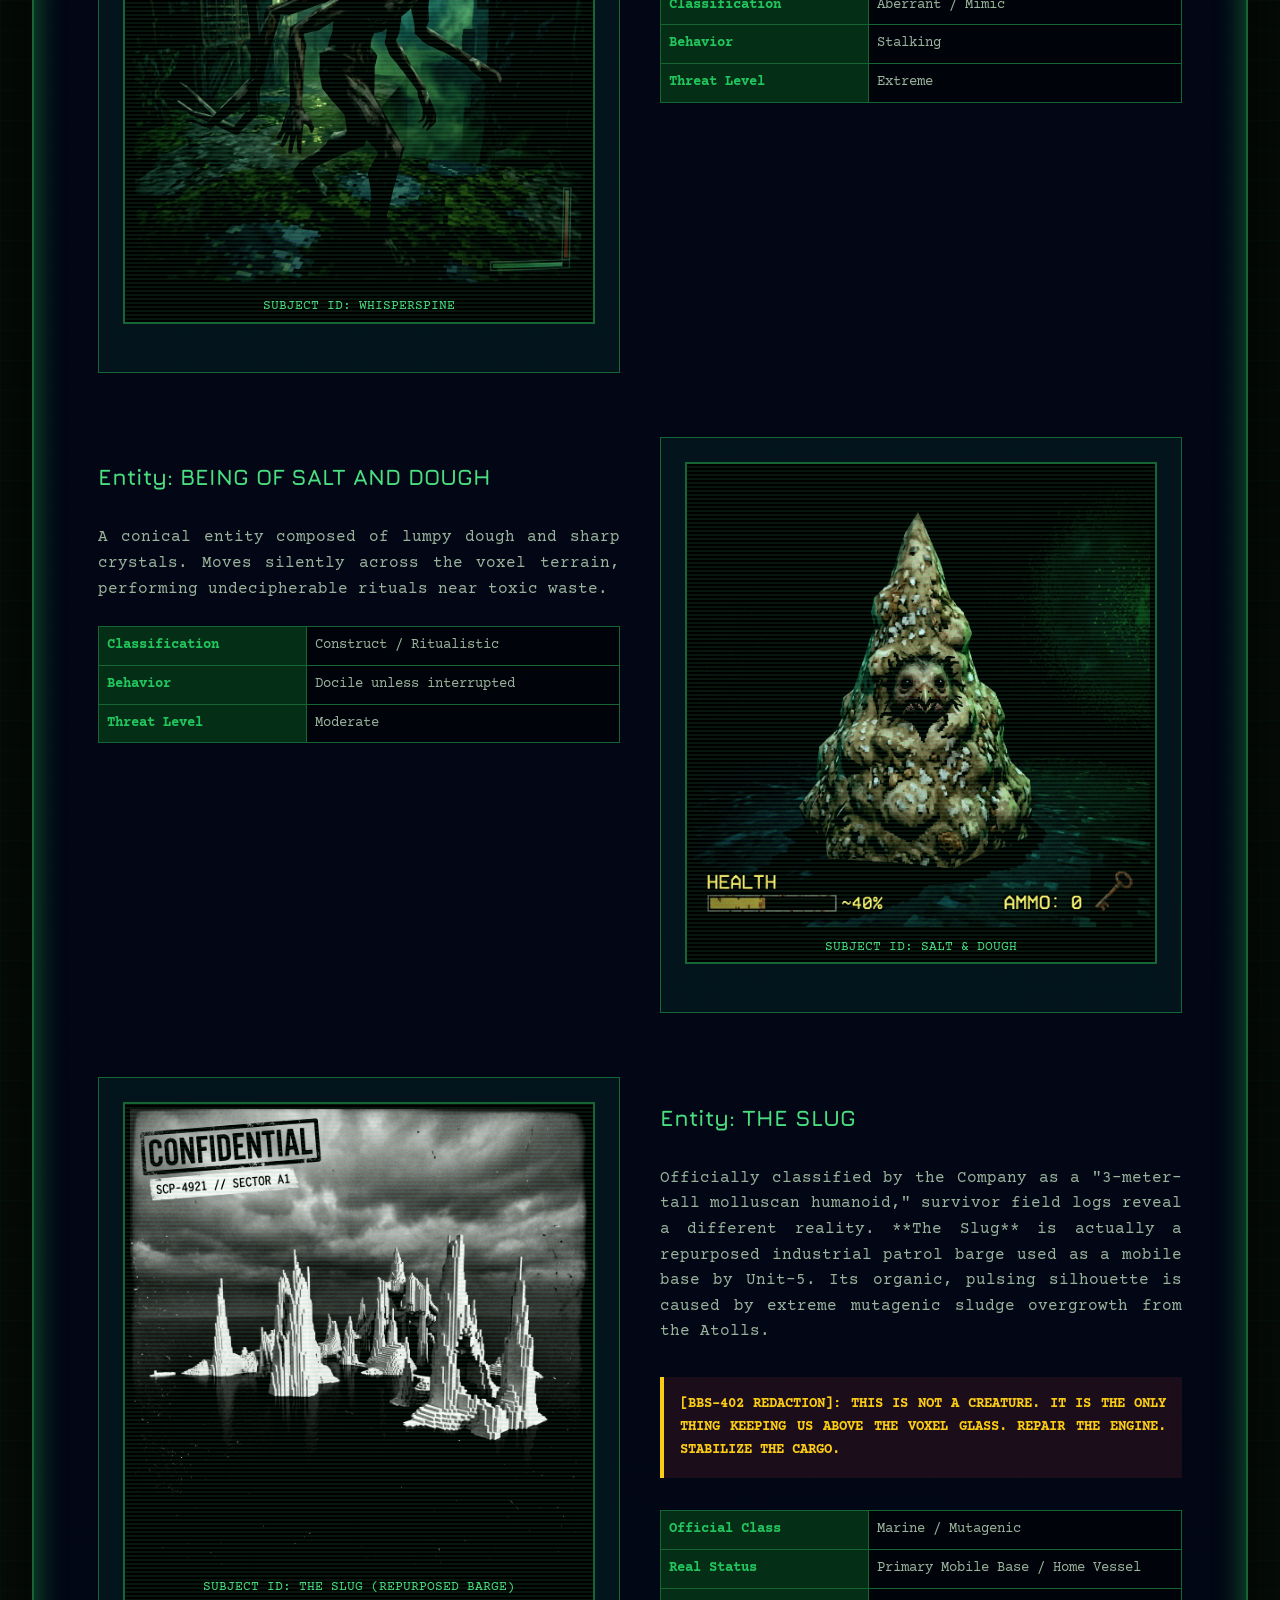
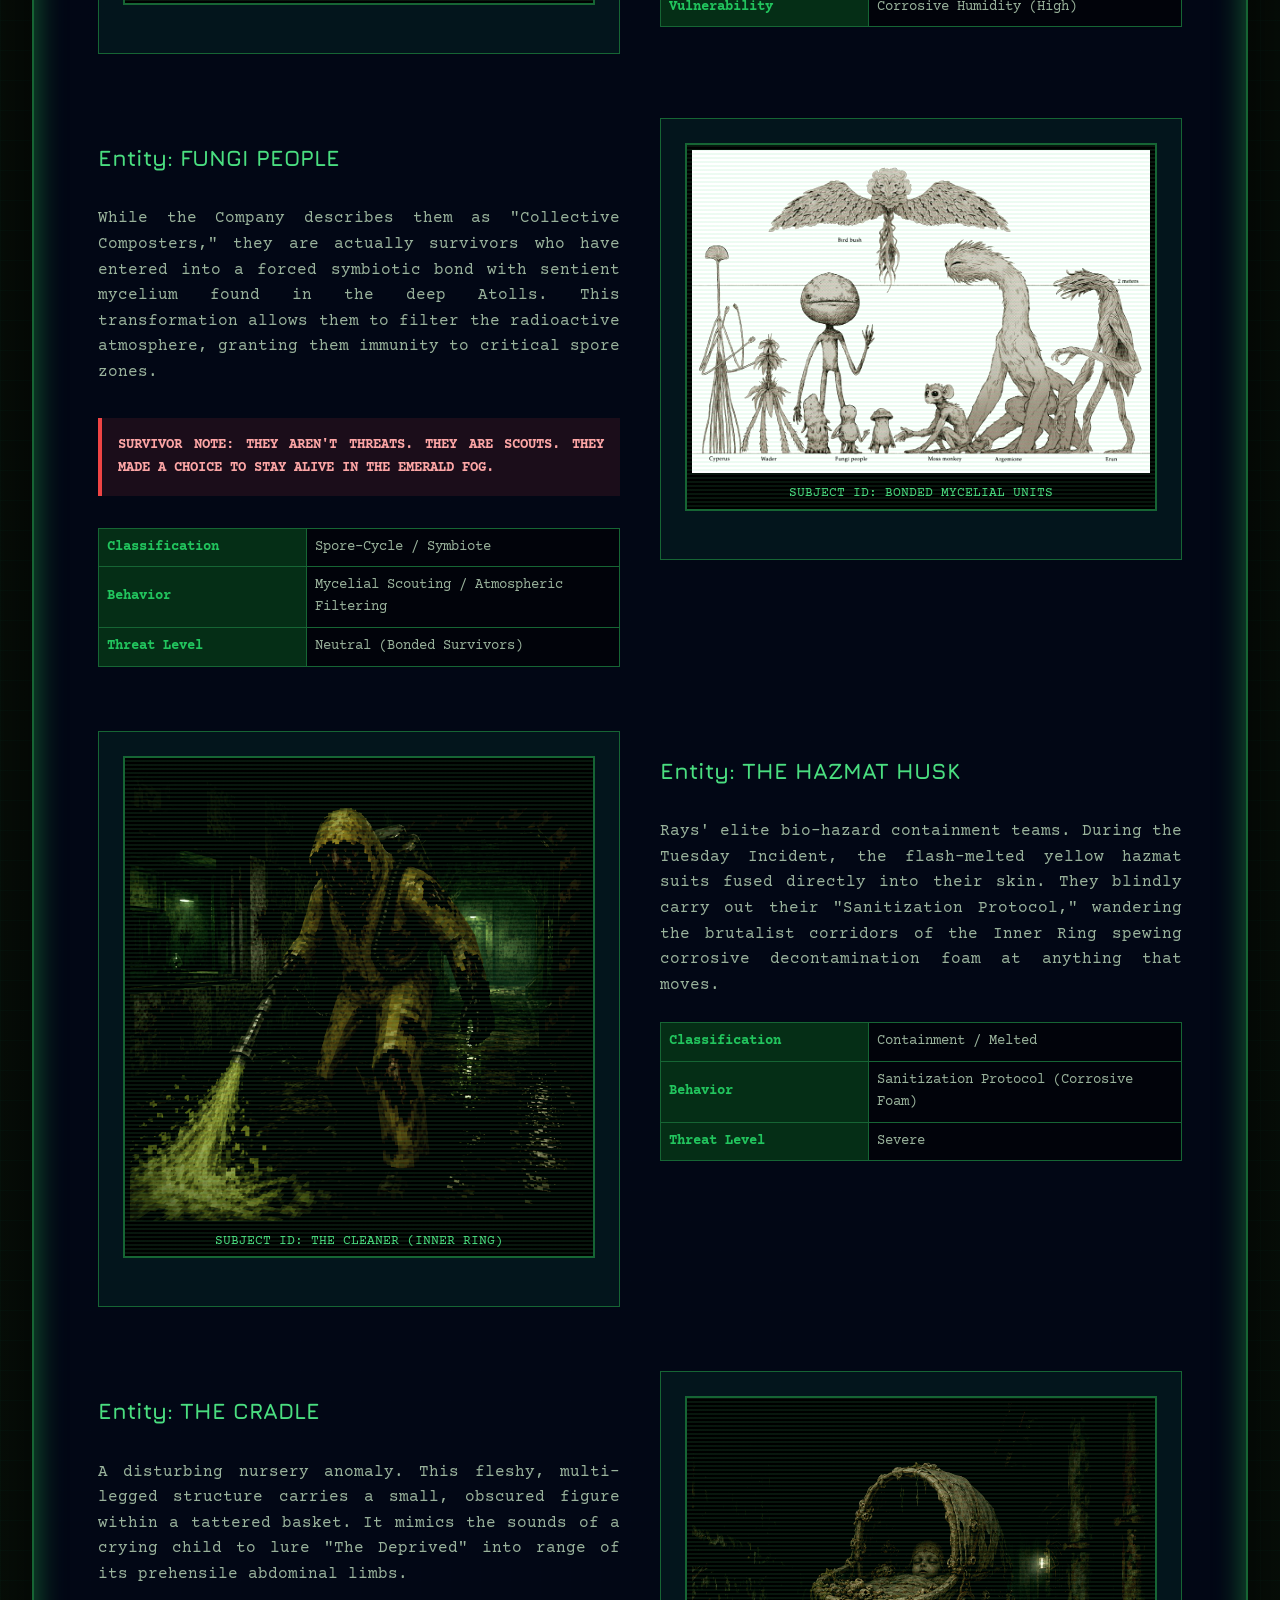
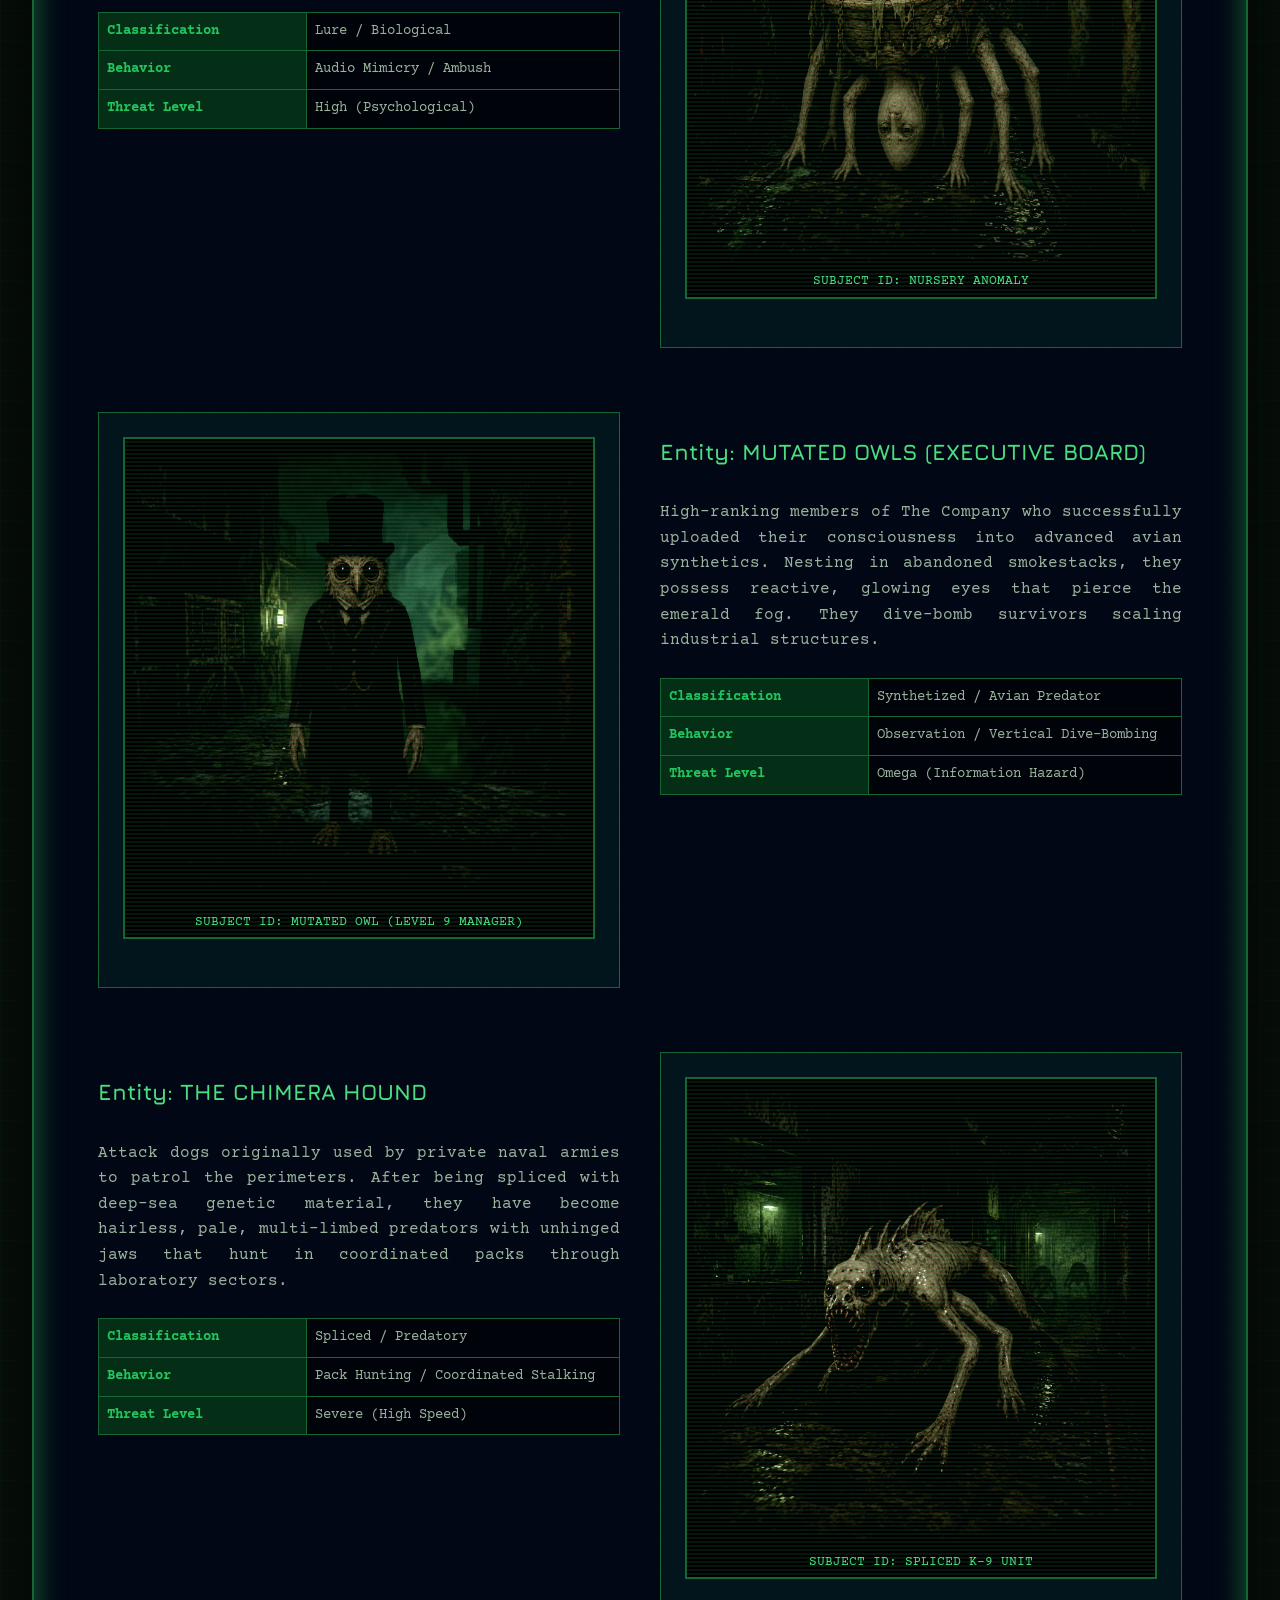
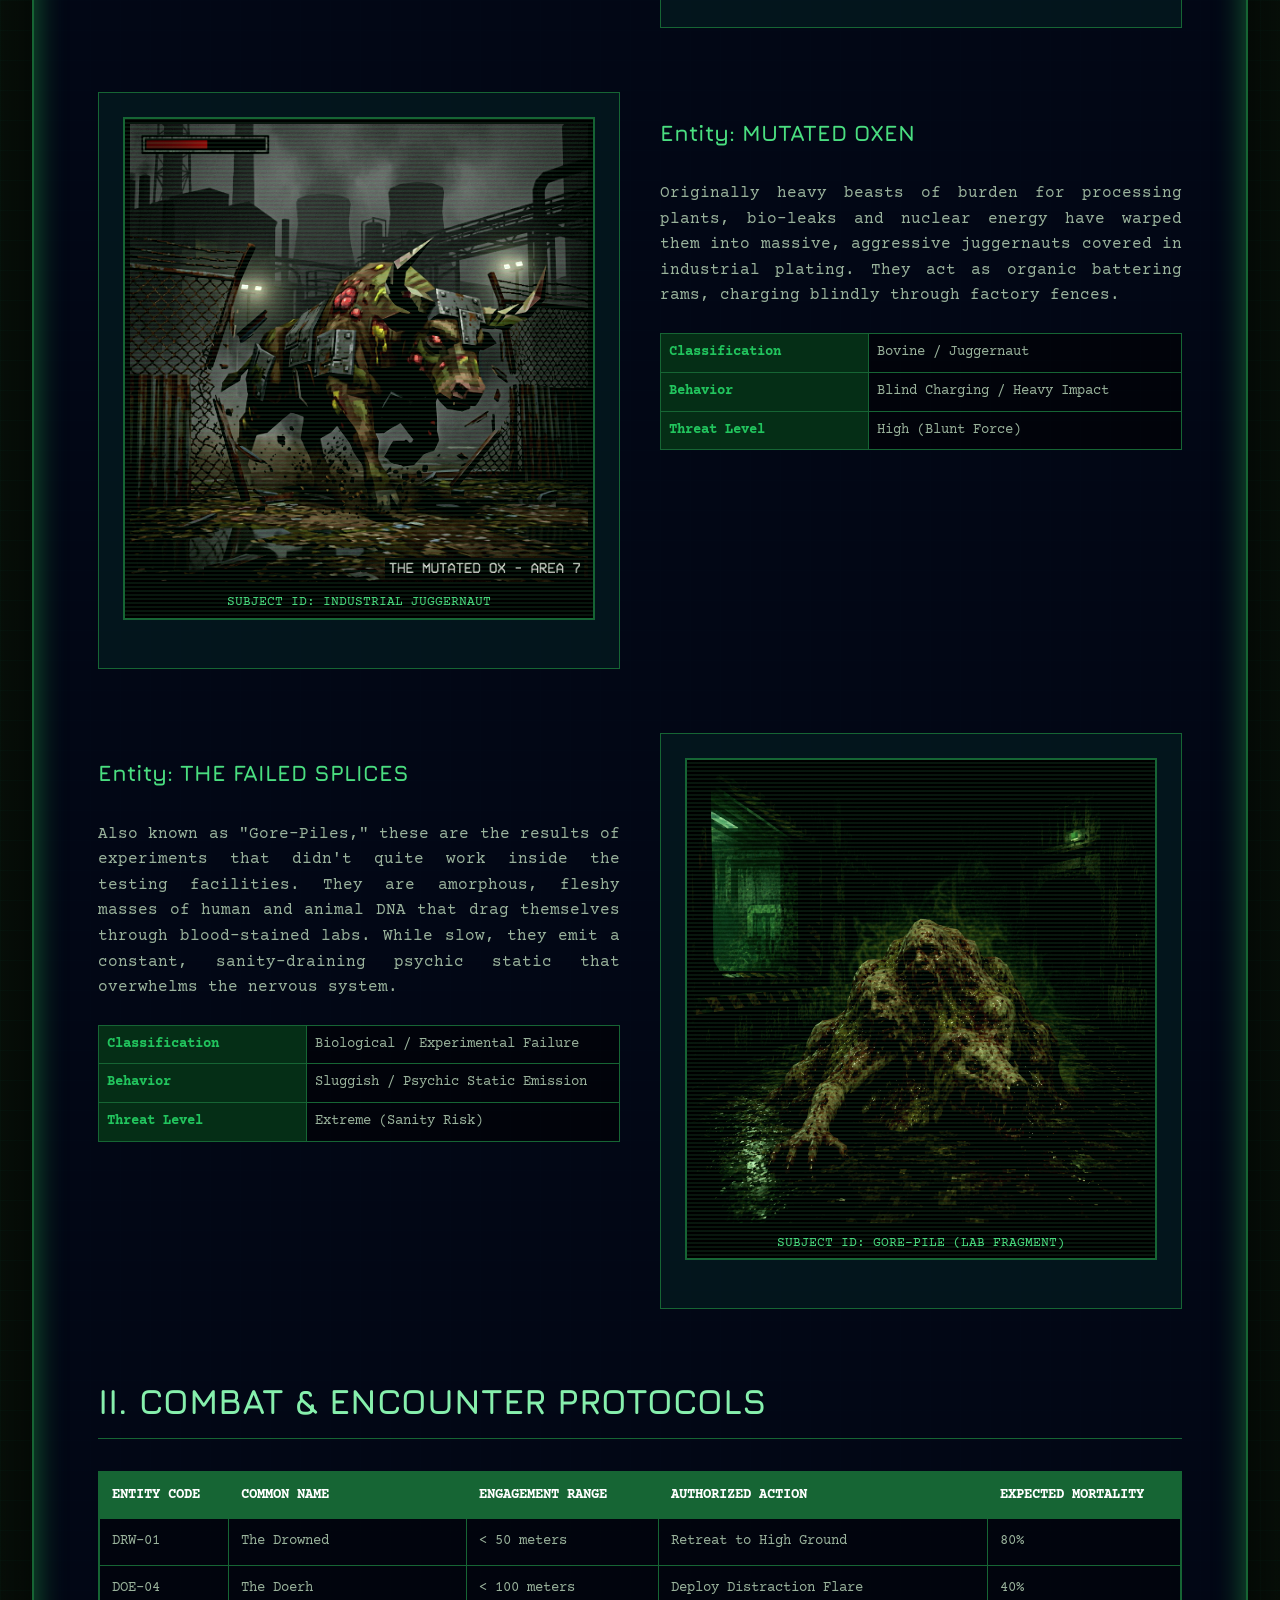
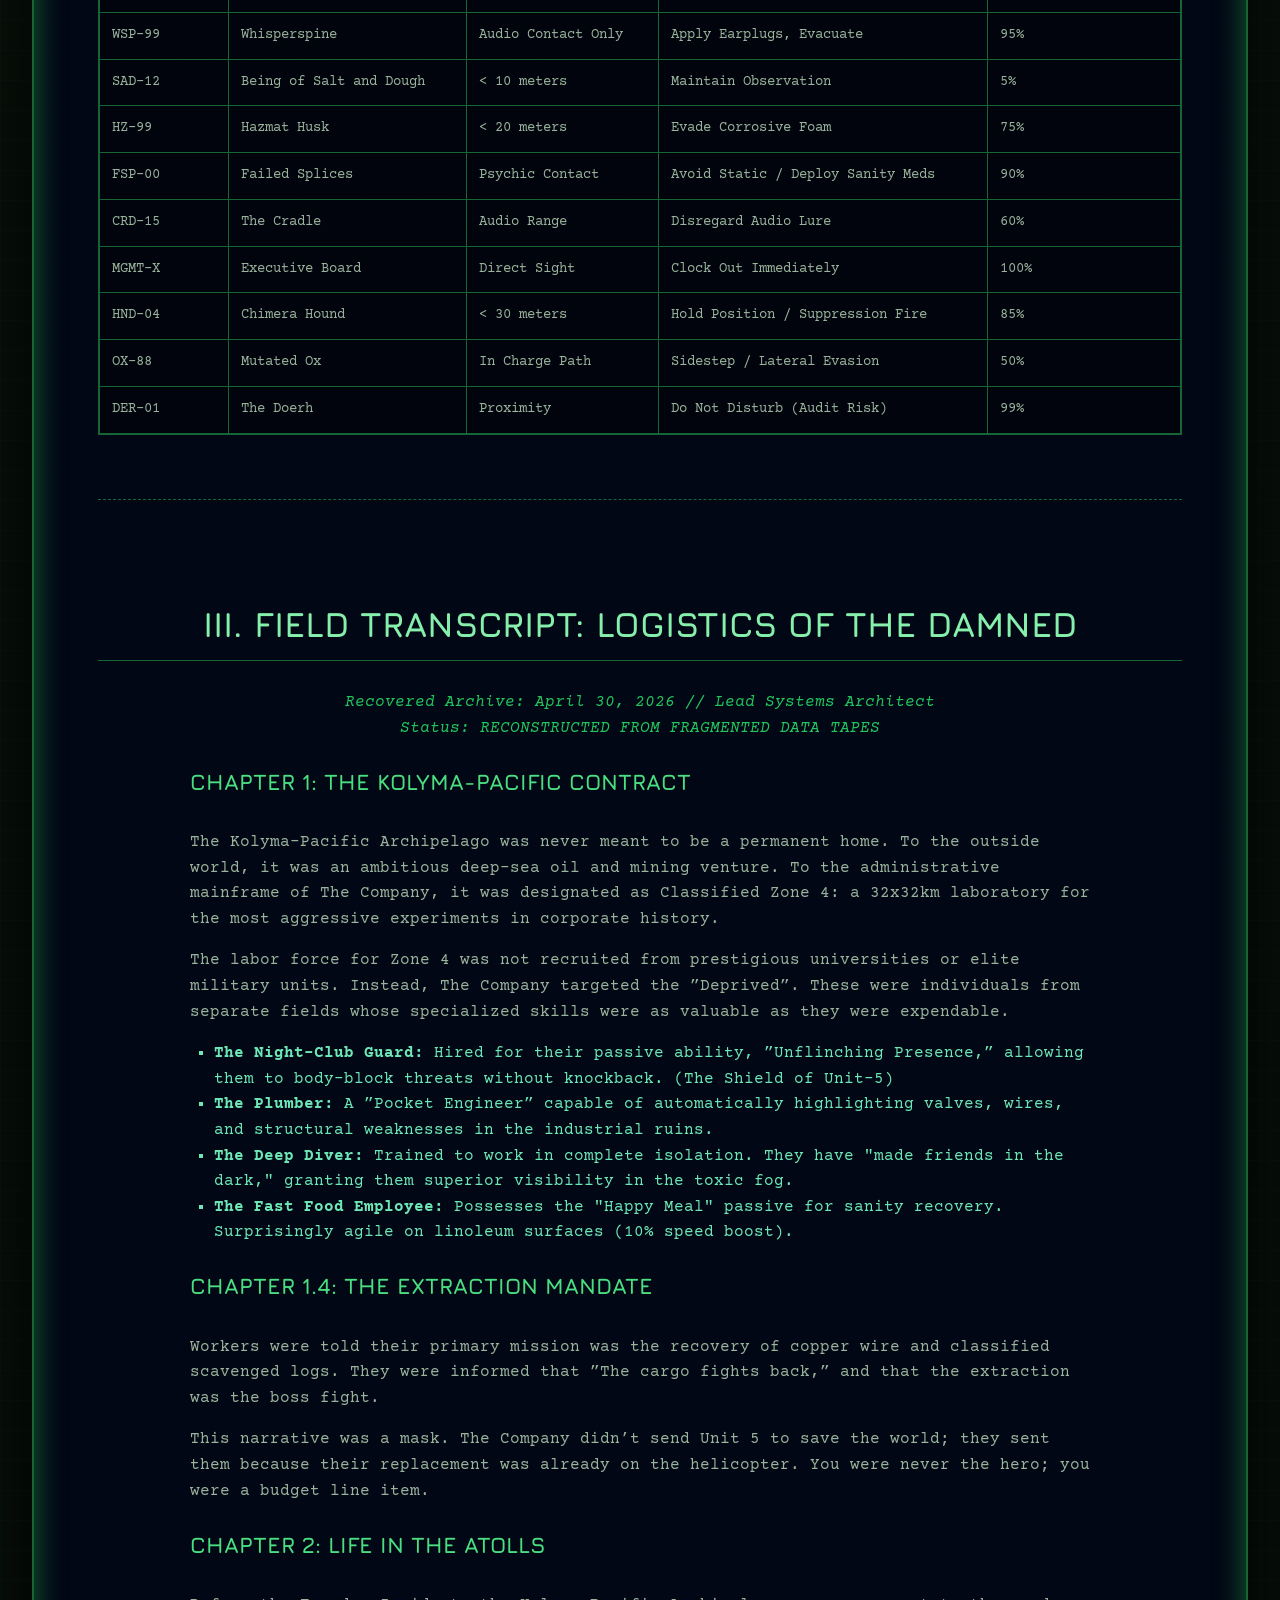
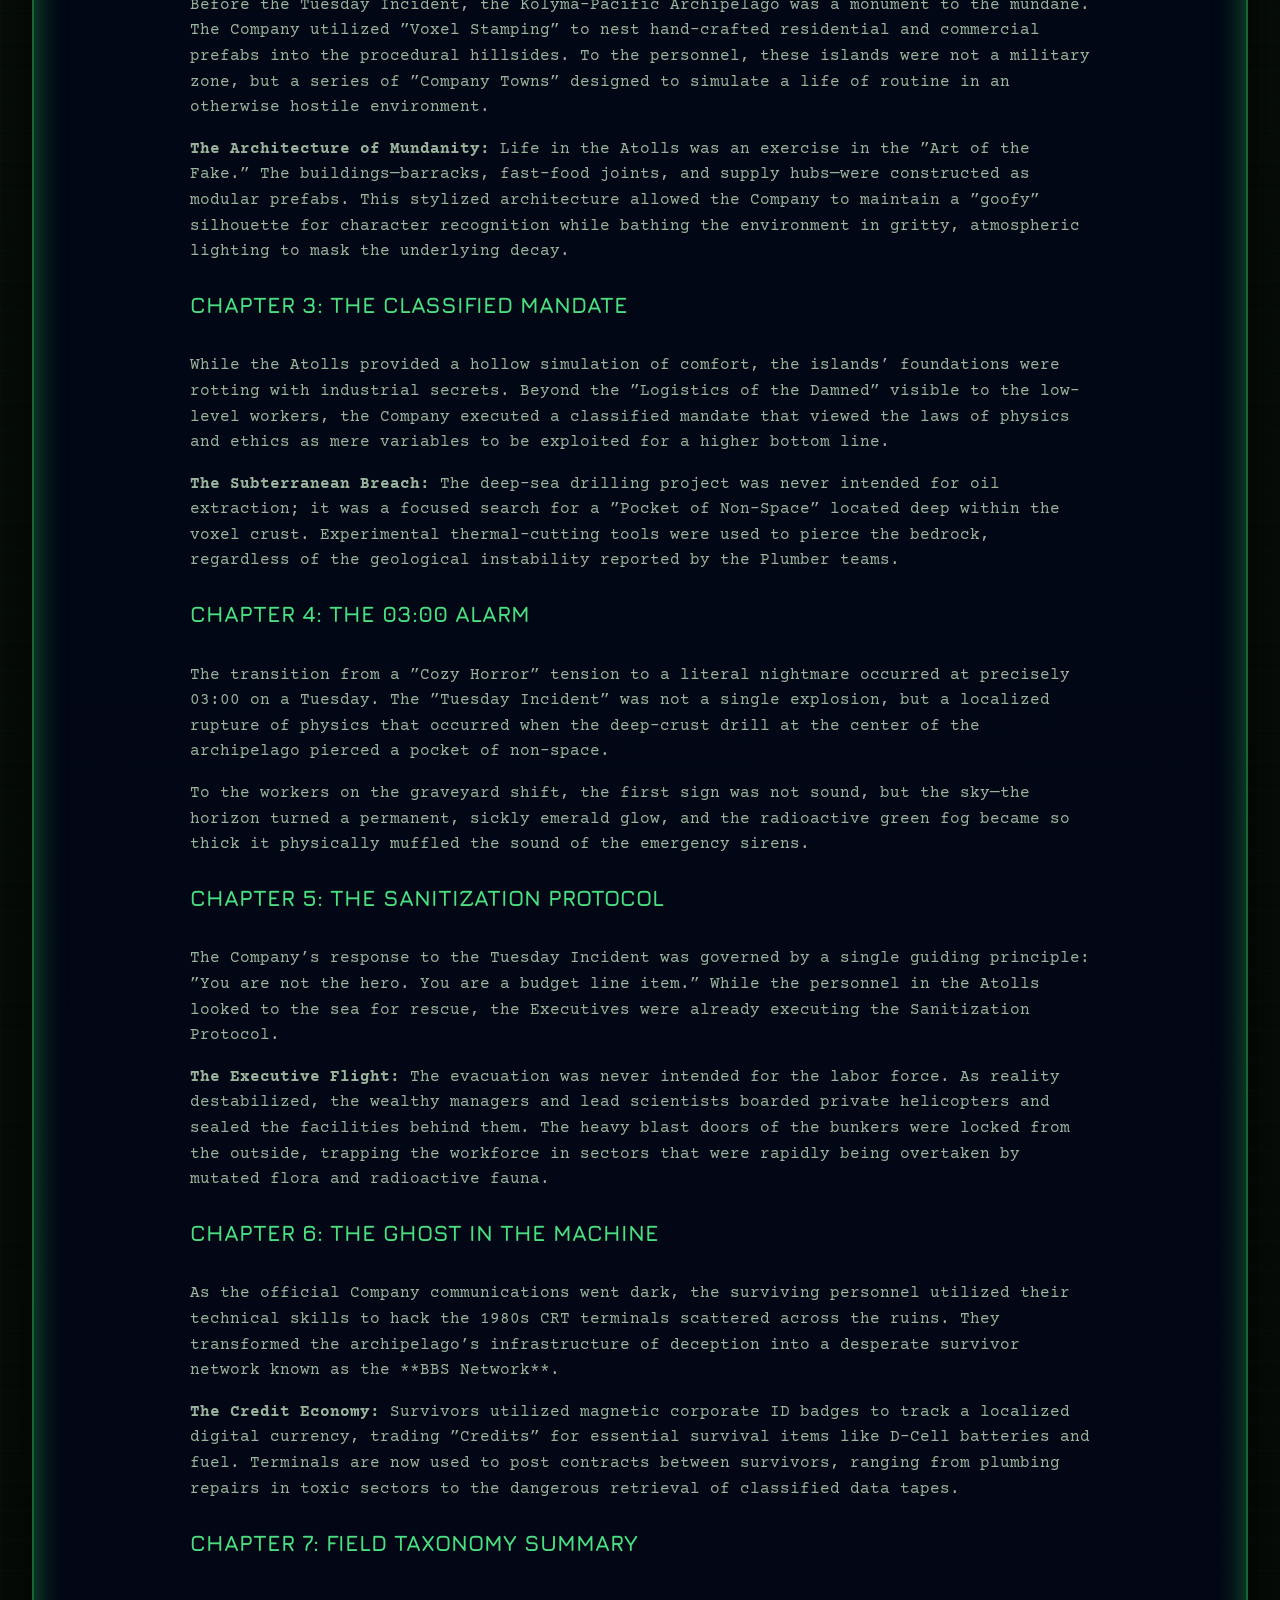
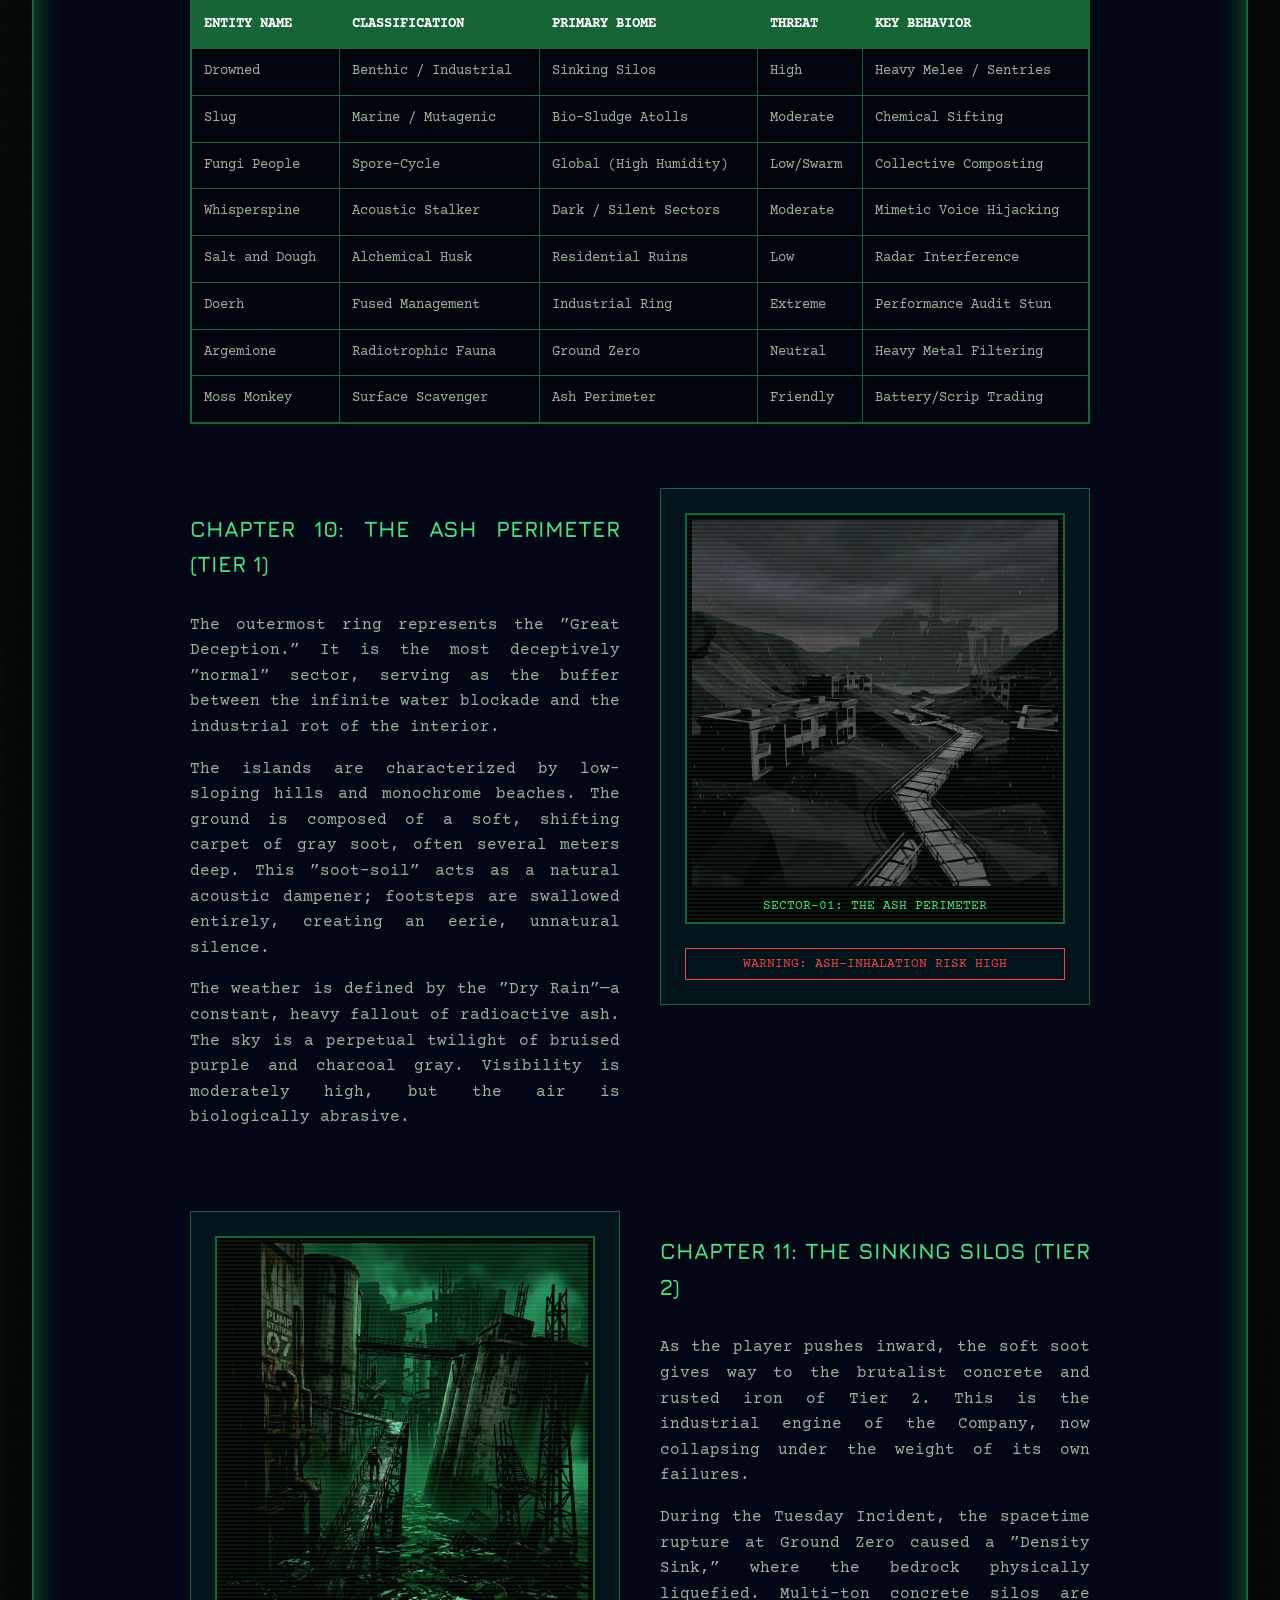
==== commit c10aff0b: "Finalize monster lore and asset mappings: The Doerh (Fused Management), Chimera Hounds, Mutated Oxen" ====
--- a/lore.html
+++ b/lore.html
@@ -258,22 +258,18 @@
             <div class="sidebar">
                 <div class="retro-img-container">
                     <img src="NewDoerh.png" alt="The Doerh">
-                    <div class="caption">Subject ID: The Doerh</div>
-                </div>
-                <table class="stat-table">
-                    <tr><th colspan="2" style="text-align:center;">HARVEST YIELD</th></tr>
-                    <tr><th>Biomass</th><td>700 kg</td></tr>
-                    <tr><th>Industrial Value</th><td>Low</td></tr>
-                    <tr><th>Usable Organs</th><td>Ocular Fluid (Toxic)</td></tr>
-                </table>
-            </div>
-            <div class="text-column">
-                <h3>Entity: THE DOERH</h3>
-                <p>A towering, lumbering humanoid entity. Its most distinguishing feature is the complete absence of a distinct head or neck; instead, a massive human face spans the entirety of its rounded torso. Note the bulky legs, large hands, and shiny big eyes.</p>
-                <table class="stat-table">
-                    <tr><th>Classification</th><td>Giant / Terrestrial Mutagen</td></tr>
-                    <tr><th>Behavior</th><td>Territorial, Melancholic</td></tr>
-                    <tr><th>Threat Level</th><td>High (Blunt Force)</td></tr>
+                    <div class="caption">Subject ID: The Doerh (Fused Management)</div>
+                </div>
+            </div>
+            <div class="text-column">
+                <h3>Entity: THE DOERH (FUSED MANAGEMENT)</h3>
+                <p>The fused remains of lead scientists and managers who suffered a complete mental collapse. These massive, bipedal heads act as the ultimate wardens of the Central Mainframe.</p>
+                <p><strong>Passive State (Corporate Burnout):</strong> Entirely passive, often found quietly sobbing or staring blankly in boardrooms. Ignoring them is advised.</p>
+                <p><strong>Aggro State (The Meltdown):</strong> Triggered by physical contact or intrusion into its hideout. The sobbing turns into a distorted wail as it drops to all fours, trampling everything in a violent rampage.</p>
+                <table class="stat-table">
+                    <tr><th>Classification</th><td>Giant / Fused Management</td></tr>
+                    <tr><th>Behavior</th><td>Passive (Burnout) / Territorial Aggro</td></tr>
+                    <tr><th>Threat Level</th><td>Extreme (Panic Event)</td></tr>
                 </table>
             </div>
         </div>
@@ -300,18 +296,18 @@
         <!-- DROWNED -->
         <div class="grid-layout">
             <div class="text-column">
-                <h3>Entity: THE DROWNED (BENTHIC VARIANT)</h3>
-                <p>Victims of the Drowning Paradox. Heavily armored entities, encased entirely in deep-sea coral and rusty scrap. Recent sightings report a massive, quadrupedal variant known as the **Benthic Beast** that patrols the shoreline with a primitive spear fused to its carapace.</p>
-                <table class="stat-table">
-                    <tr><th>Classification</th><td>Corrupted / Benthic Beast</td></tr>
+                <h3>Entity: THE DROWNED</h3>
+                <p>Victims of the Drowning Paradox. Heavily armored entities, encased entirely in deep-sea coral and rusty scrap. They wield crude, hardened spears made from ship wreckage and patrol the shorelines in a recursive cycle of post-mortem duty.</p>
+                <table class="stat-table">
+                    <tr><th>Classification</th><td>Corrupted / Aquatic</td></tr>
                     <tr><th>Behavior</th><td>Hostile, Relentless</td></tr>
                     <tr><th>Threat Level</th><td>Severe</td></tr>
                 </table>
             </div>
             <div class="sidebar">
                 <div class="retro-img-container">
-                    <img src="hound.png" alt="The Drowned Benthic Beast">
-                    <div class="caption">Subject ID: Benthic Variant-01</div>
+                    <img src="ps1_drowned.png" alt="The Drowned">
+                    <div class="caption">Subject ID: The Drowned</div>
                 </div>
             </div>
         </div>
@@ -436,21 +432,59 @@
             </div>
         </div>
 
-        <!-- THE EXECUTIVE BOARD -->
+        <!-- THE EXECUTIVE BOARD (MUTATED OWLS) -->
         <div class="grid-layout">
             <div class="sidebar">
                 <div class="retro-img-container">
                     <img src="masterOwl.png" alt="The Management">
-                    <div class="caption">Subject ID: Level 9 Manager</div>
-                </div>
-            </div>
-            <div class="text-column">
-                <h3>Entity: THE MANAGEMENT (EXECUTIVE BOARD)</h3>
-                <p>The architects of the Sanitization Protocol. High-ranking members of The Company who have successfully uploaded their consciousness into advanced avian synthetics. They observe the islands from secure bunkers, directing the "Cleaners" to purge the Atolls of all witnesses.</p>
-                <table class="stat-table">
-                    <tr><th>Classification</th><td>Synthetized / Executive</td></tr>
-                    <tr><th>Behavior</th><td>Observation, Strategic Purge</td></tr>
+                    <div class="caption">Subject ID: Mutated Owl (Level 9 Manager)</div>
+                </div>
+            </div>
+            <div class="text-column">
+                <h3>Entity: MUTATED OWLS (EXECUTIVE BOARD)</h3>
+                <p>High-ranking members of The Company who successfully uploaded their consciousness into advanced avian synthetics. Nesting in abandoned smokestacks, they possess reactive, glowing eyes that pierce the emerald fog. They dive-bomb survivors scaling industrial structures.</p>
+                <table class="stat-table">
+                    <tr><th>Classification</th><td>Synthetized / Avian Predator</td></tr>
+                    <tr><th>Behavior</th><td>Observation / Vertical Dive-Bombing</td></tr>
                     <tr><th>Threat Level</th><td>Omega (Information Hazard)</td></tr>
+                </table>
+            </div>
+        </div>
+
+        <!-- CHIMERA HOUNDS -->
+        <div class="grid-layout">
+            <div class="text-column">
+                <h3>Entity: THE CHIMERA HOUND</h3>
+                <p>Attack dogs originally used by private naval armies to patrol the perimeters. After being spliced with deep-sea genetic material, they have become hairless, pale, multi-limbed predators with unhinged jaws that hunt in coordinated packs through laboratory sectors.</p>
+                <table class="stat-table">
+                    <tr><th>Classification</th><td>Spliced / Predatory</td></tr>
+                    <tr><th>Behavior</th><td>Pack Hunting / Coordinated Stalking</td></tr>
+                    <tr><th>Threat Level</th><td>Severe (High Speed)</td></tr>
+                </table>
+            </div>
+            <div class="sidebar">
+                <div class="retro-img-container">
+                    <img src="hound.png" alt="Chimera Hound">
+                    <div class="caption">Subject ID: Spliced K-9 Unit</div>
+                </div>
+            </div>
+        </div>
+
+        <!-- MUTATED OXEN -->
+        <div class="grid-layout">
+            <div class="sidebar">
+                <div class="retro-img-container">
+                    <img src="mutated_ox_monster.png" alt="Mutated Ox">
+                    <div class="caption">Subject ID: Industrial Juggernaut</div>
+                </div>
+            </div>
+            <div class="text-column">
+                <h3>Entity: MUTATED OXEN</h3>
+                <p>Originally heavy beasts of burden for processing plants, bio-leaks and nuclear energy have warped them into massive, aggressive juggernauts covered in industrial plating. They act as organic battering rams, charging blindly through factory fences.</p>
+                <table class="stat-table">
+                    <tr><th>Classification</th><td>Bovine / Juggernaut</td></tr>
+                    <tr><th>Behavior</th><td>Blind Charging / Heavy Impact</td></tr>
+                    <tr><th>Threat Level</th><td>High (Blunt Force)</td></tr>
                 </table>
             </div>
         </div>
@@ -494,6 +528,9 @@
                 <tr><td>FSP-00</td><td>Failed Splices</td><td>Psychic Contact</td><td>Avoid Static / Deploy Sanity Meds</td><td>90%</td></tr>
                 <tr><td>CRD-15</td><td>The Cradle</td><td>Audio Range</td><td>Disregard Audio Lure</td><td>60%</td></tr>
                 <tr><td>MGMT-X</td><td>Executive Board</td><td>Direct Sight</td><td>Clock Out Immediately</td><td>100%</td></tr>
+                <tr><td>HND-04</td><td>Chimera Hound</td><td>&lt; 30 meters</td><td>Hold Position / Suppression Fire</td><td>85%</td></tr>
+                <tr><td>OX-88</td><td>Mutated Ox</td><td>In Charge Path</td><td>Sidestep / Lateral Evasion</td><td>50%</td></tr>
+                <tr><td>DER-01</td><td>The Doerh</td><td>Proximity</td><td>Do Not Disturb (Audit Risk)</td><td>99%</td></tr>
             </tbody>
         </table>
 
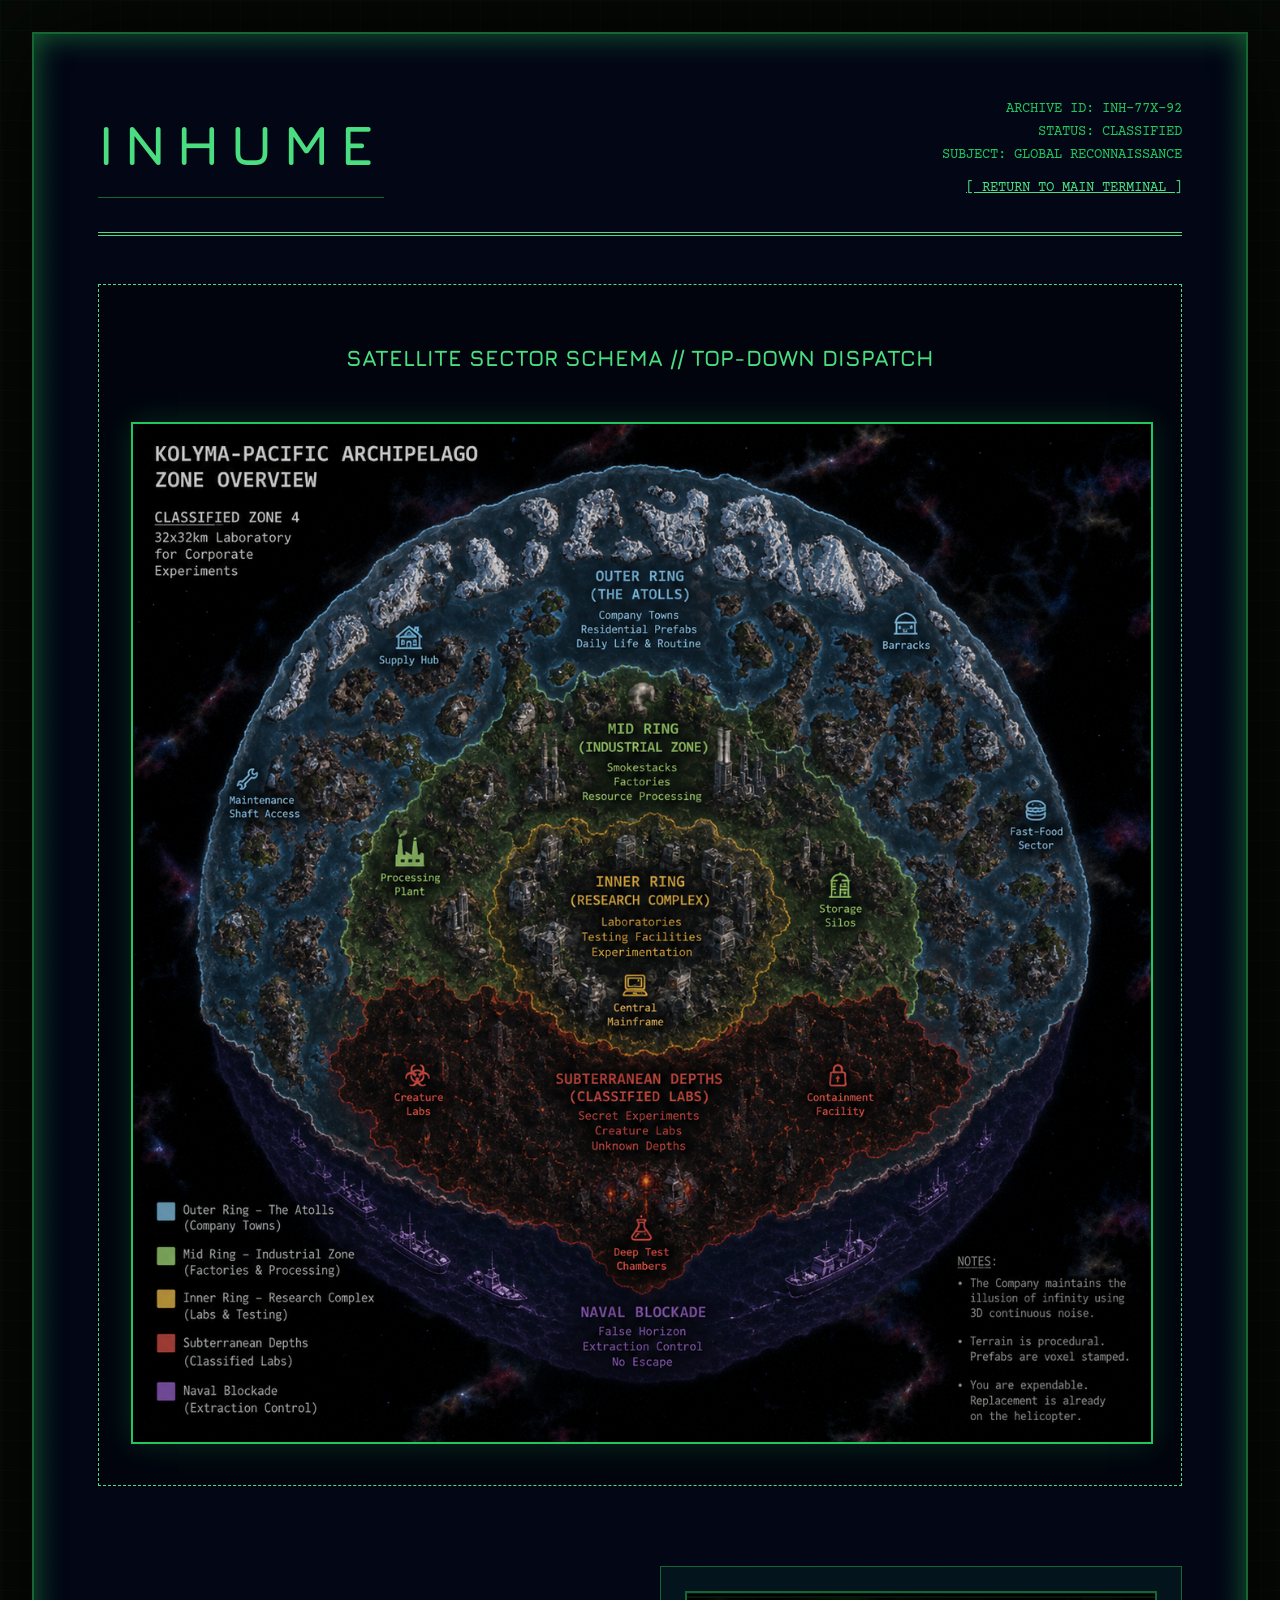
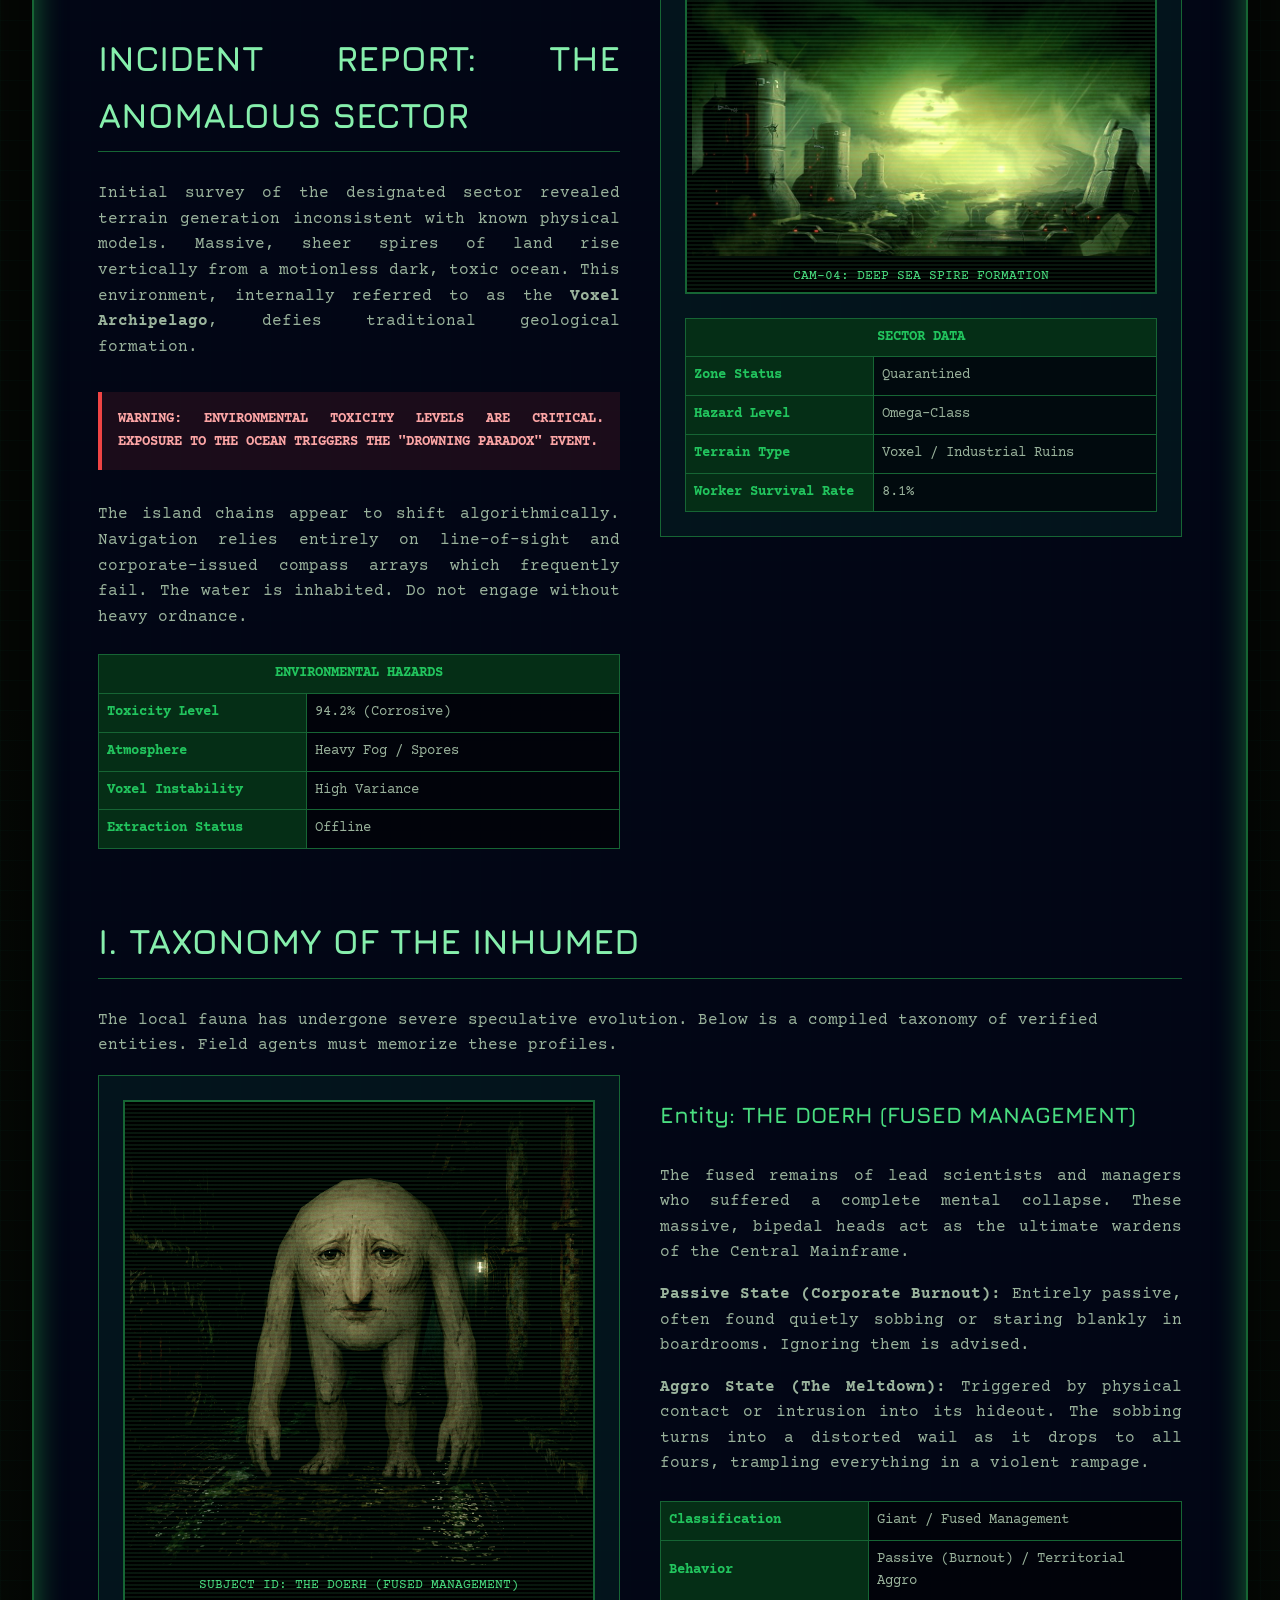
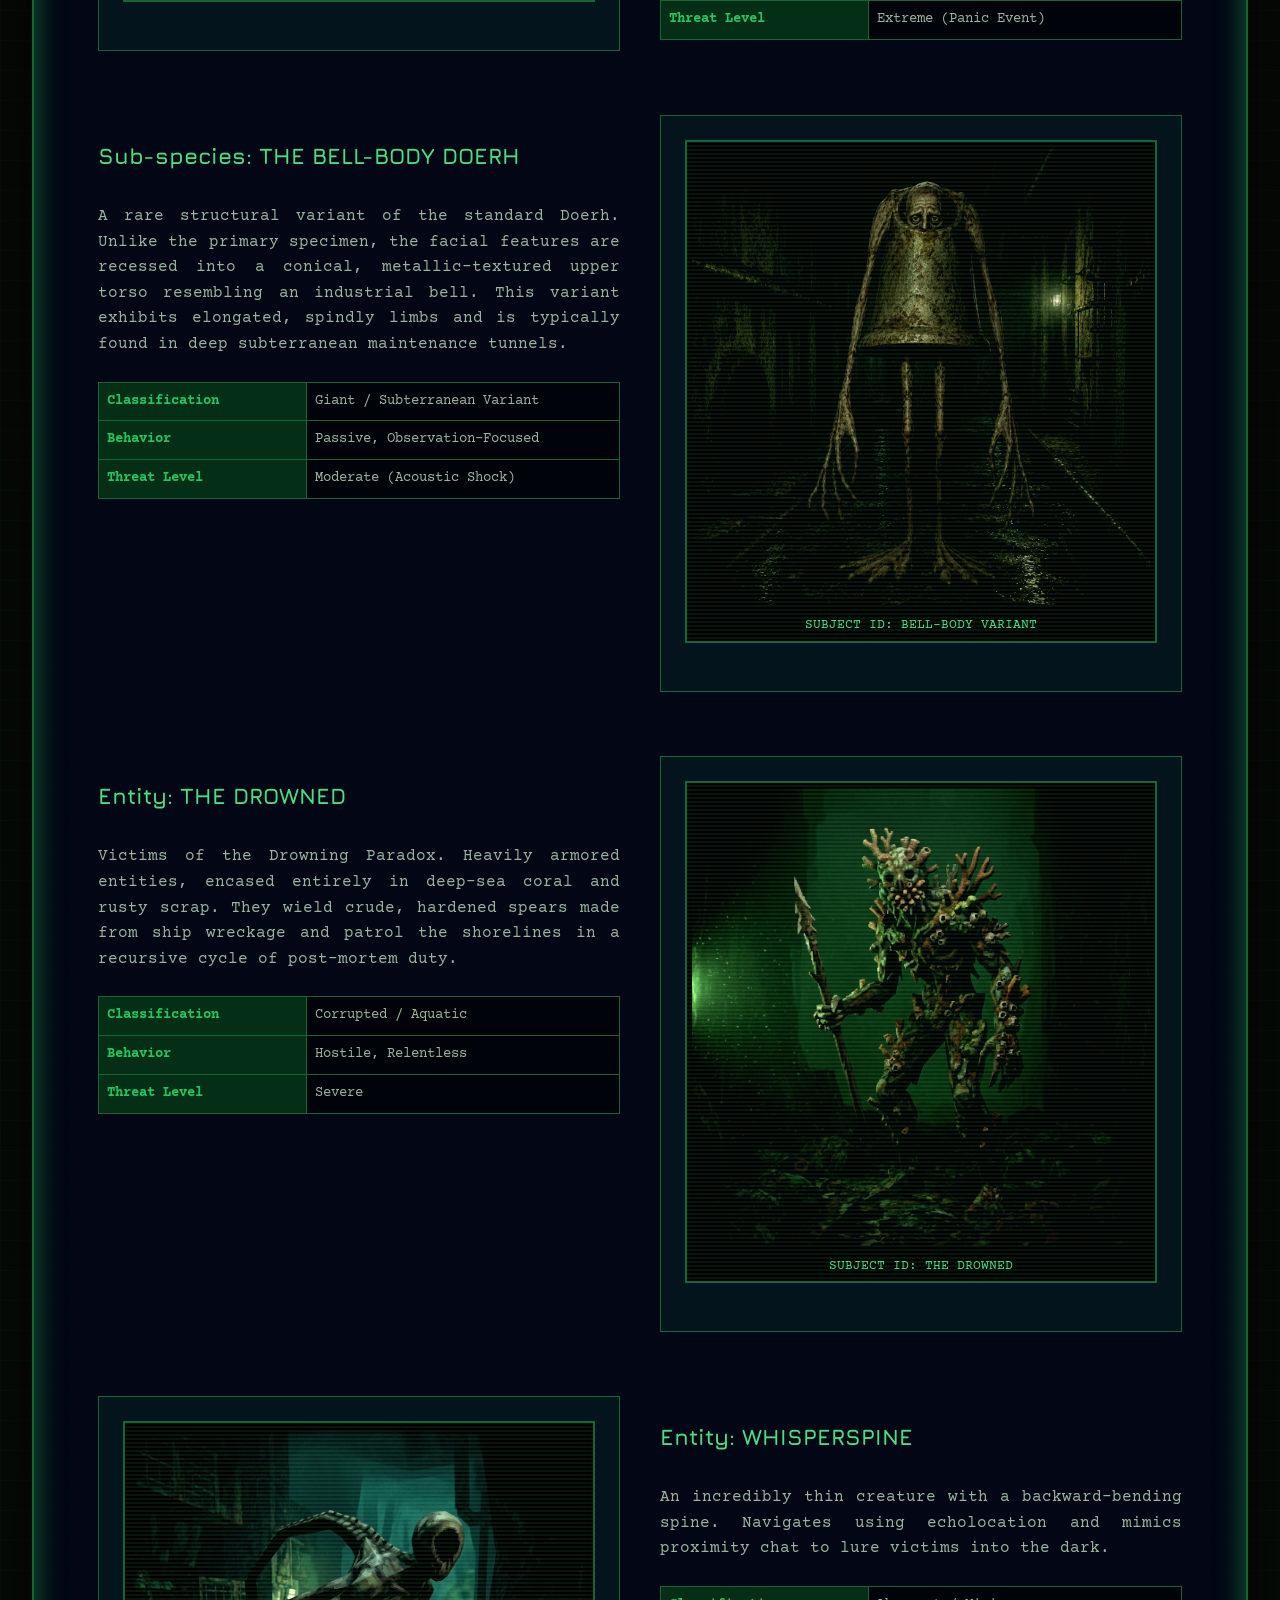
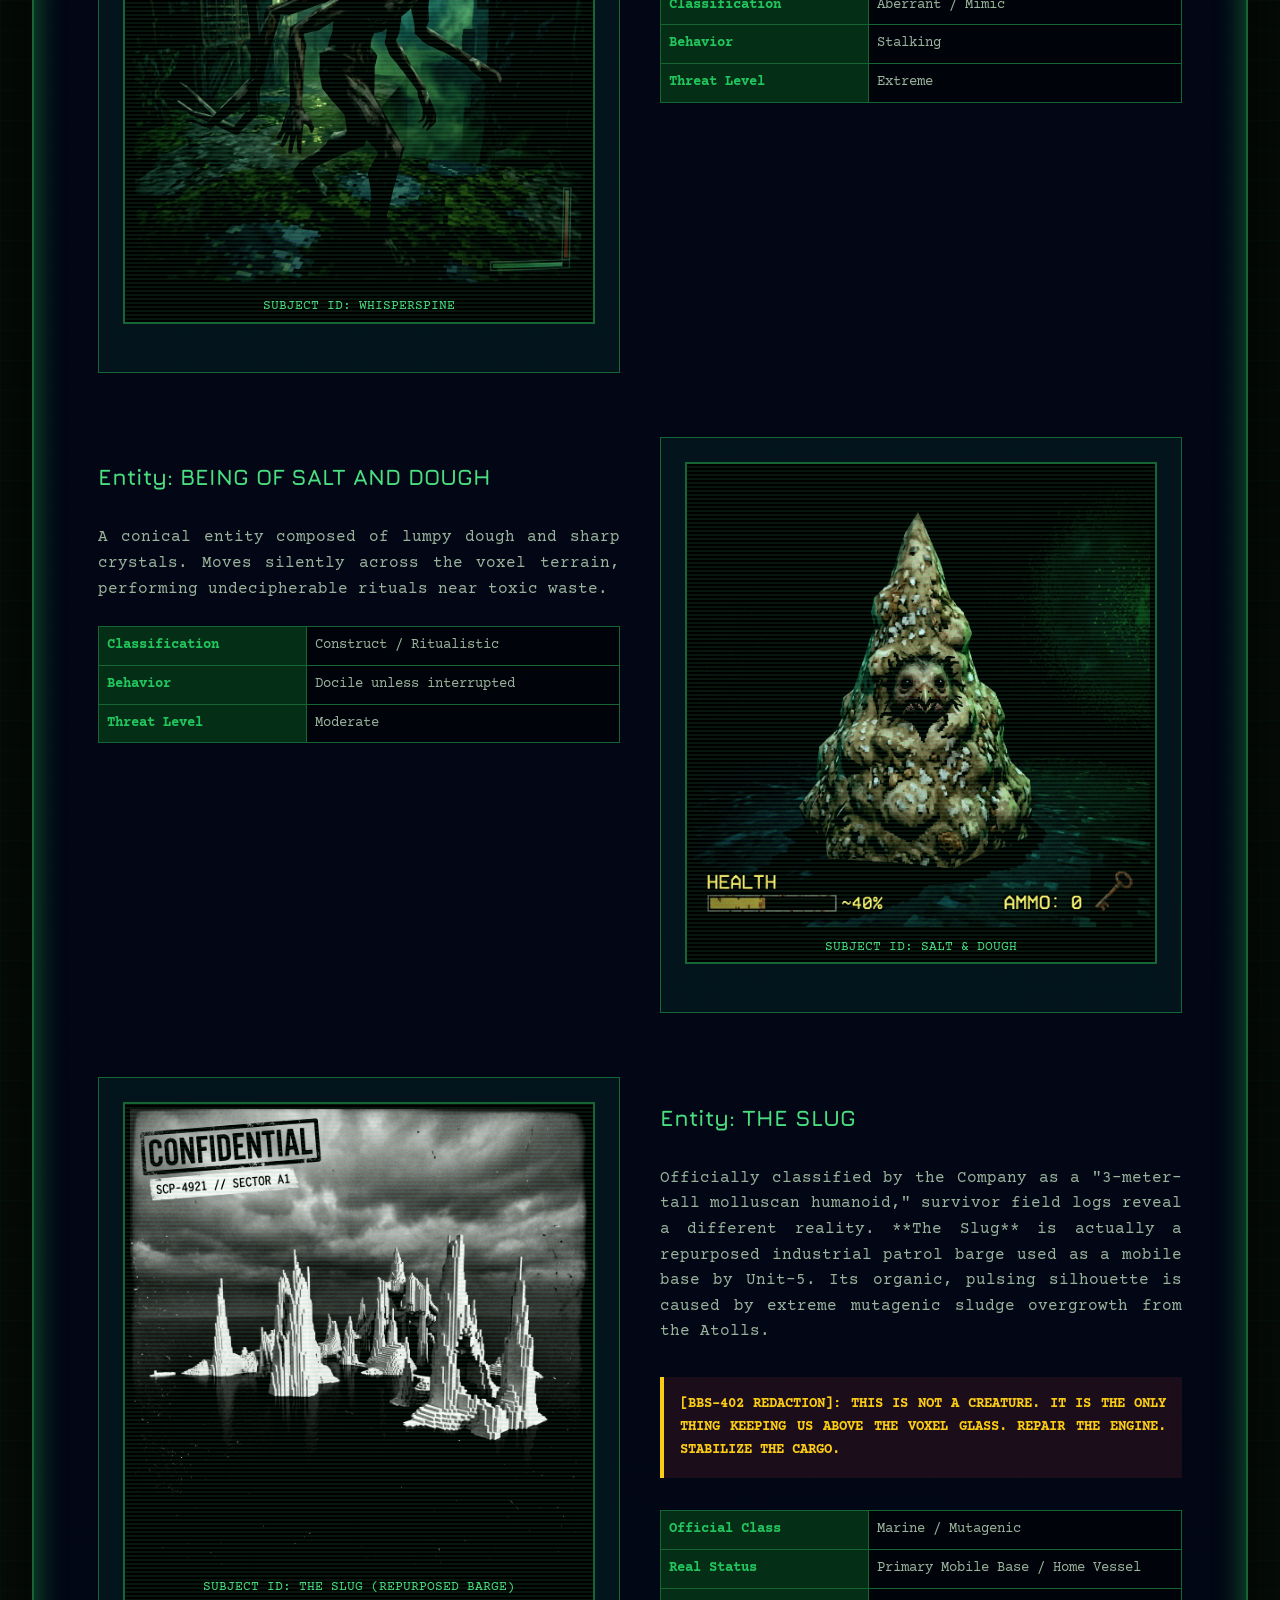
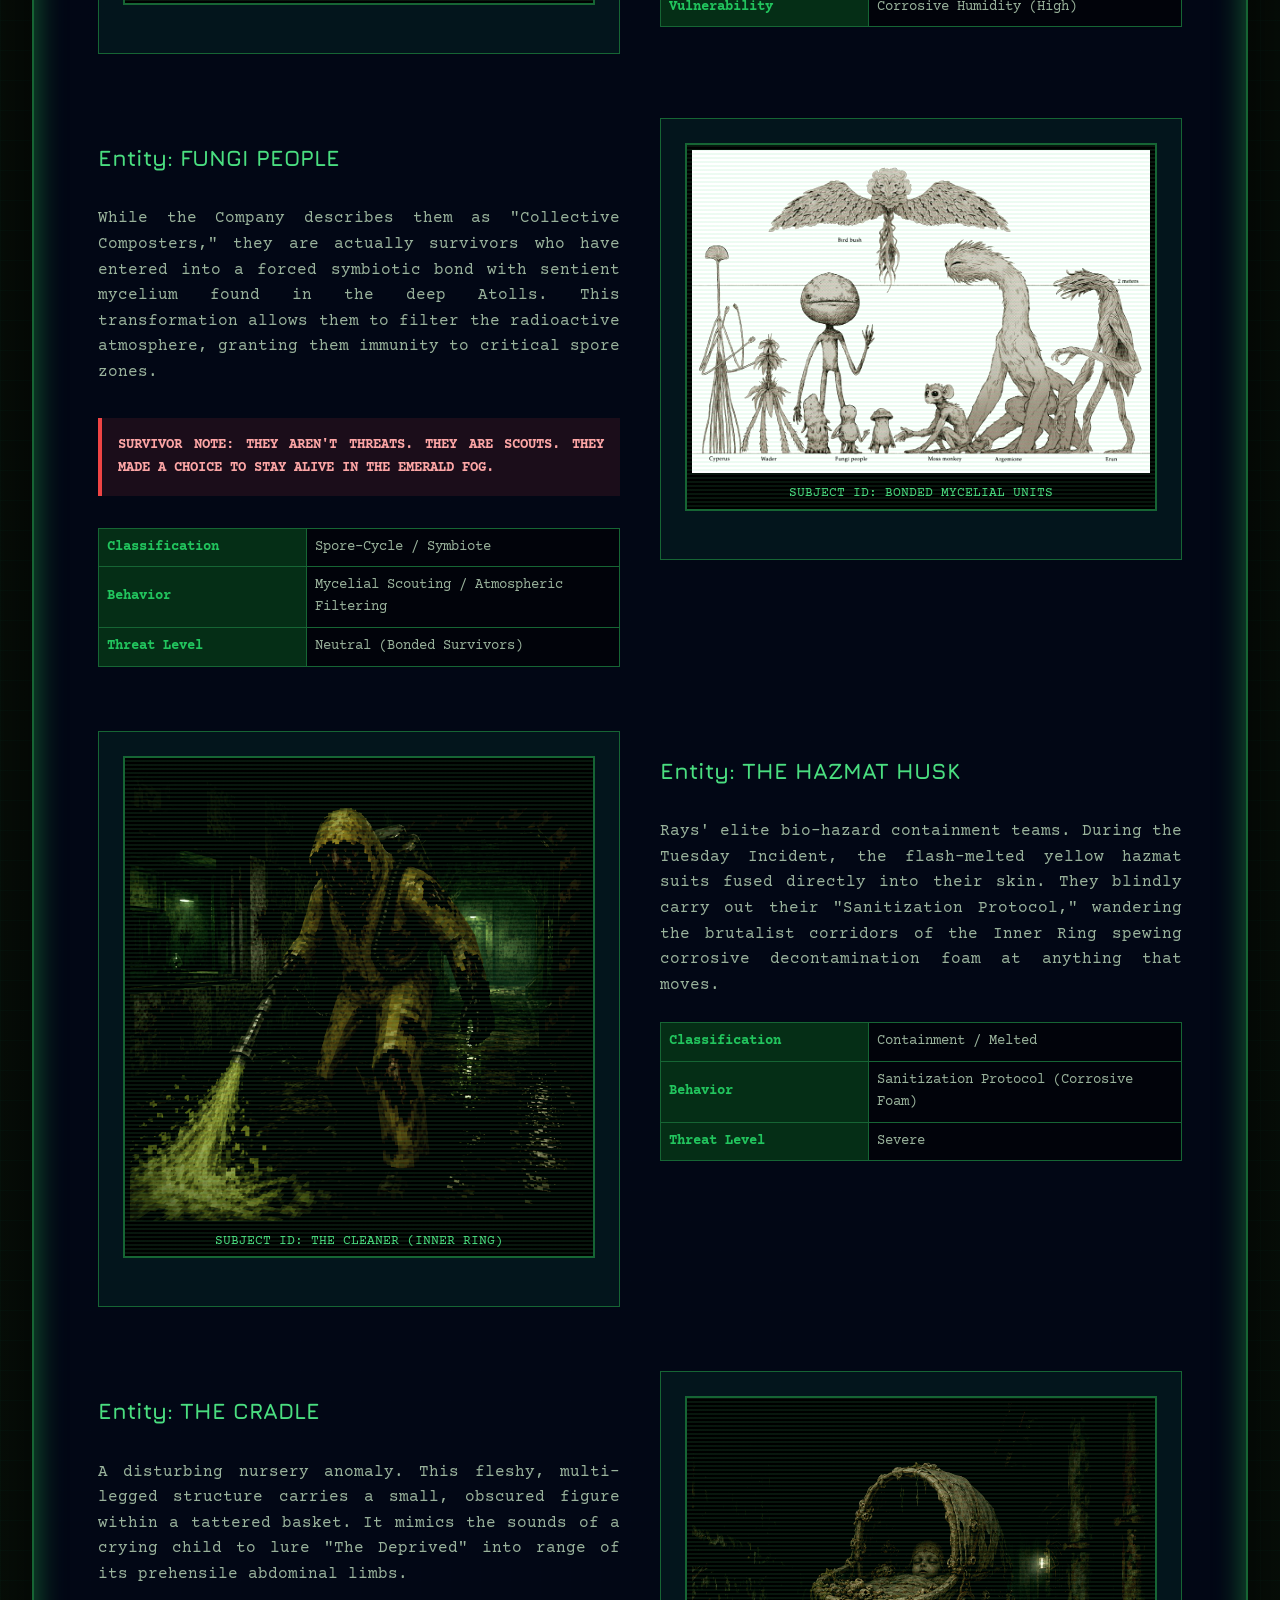
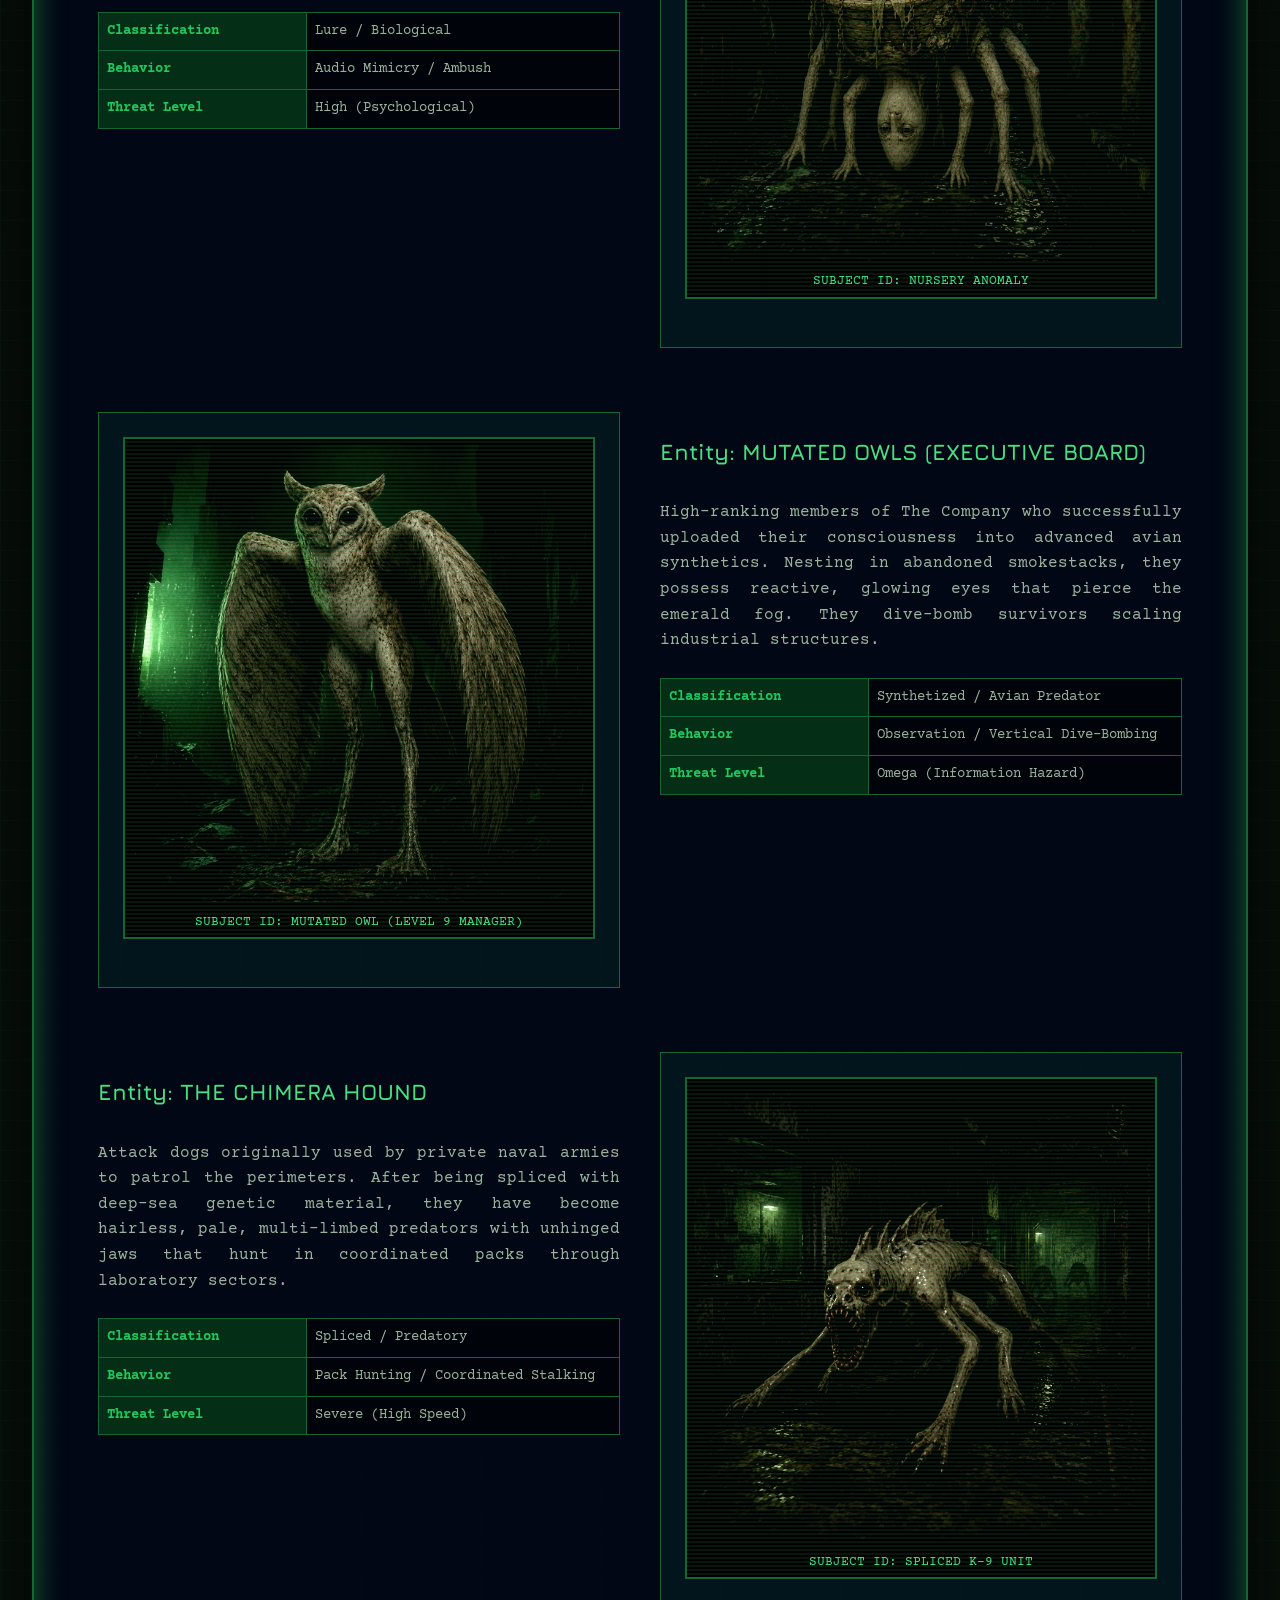
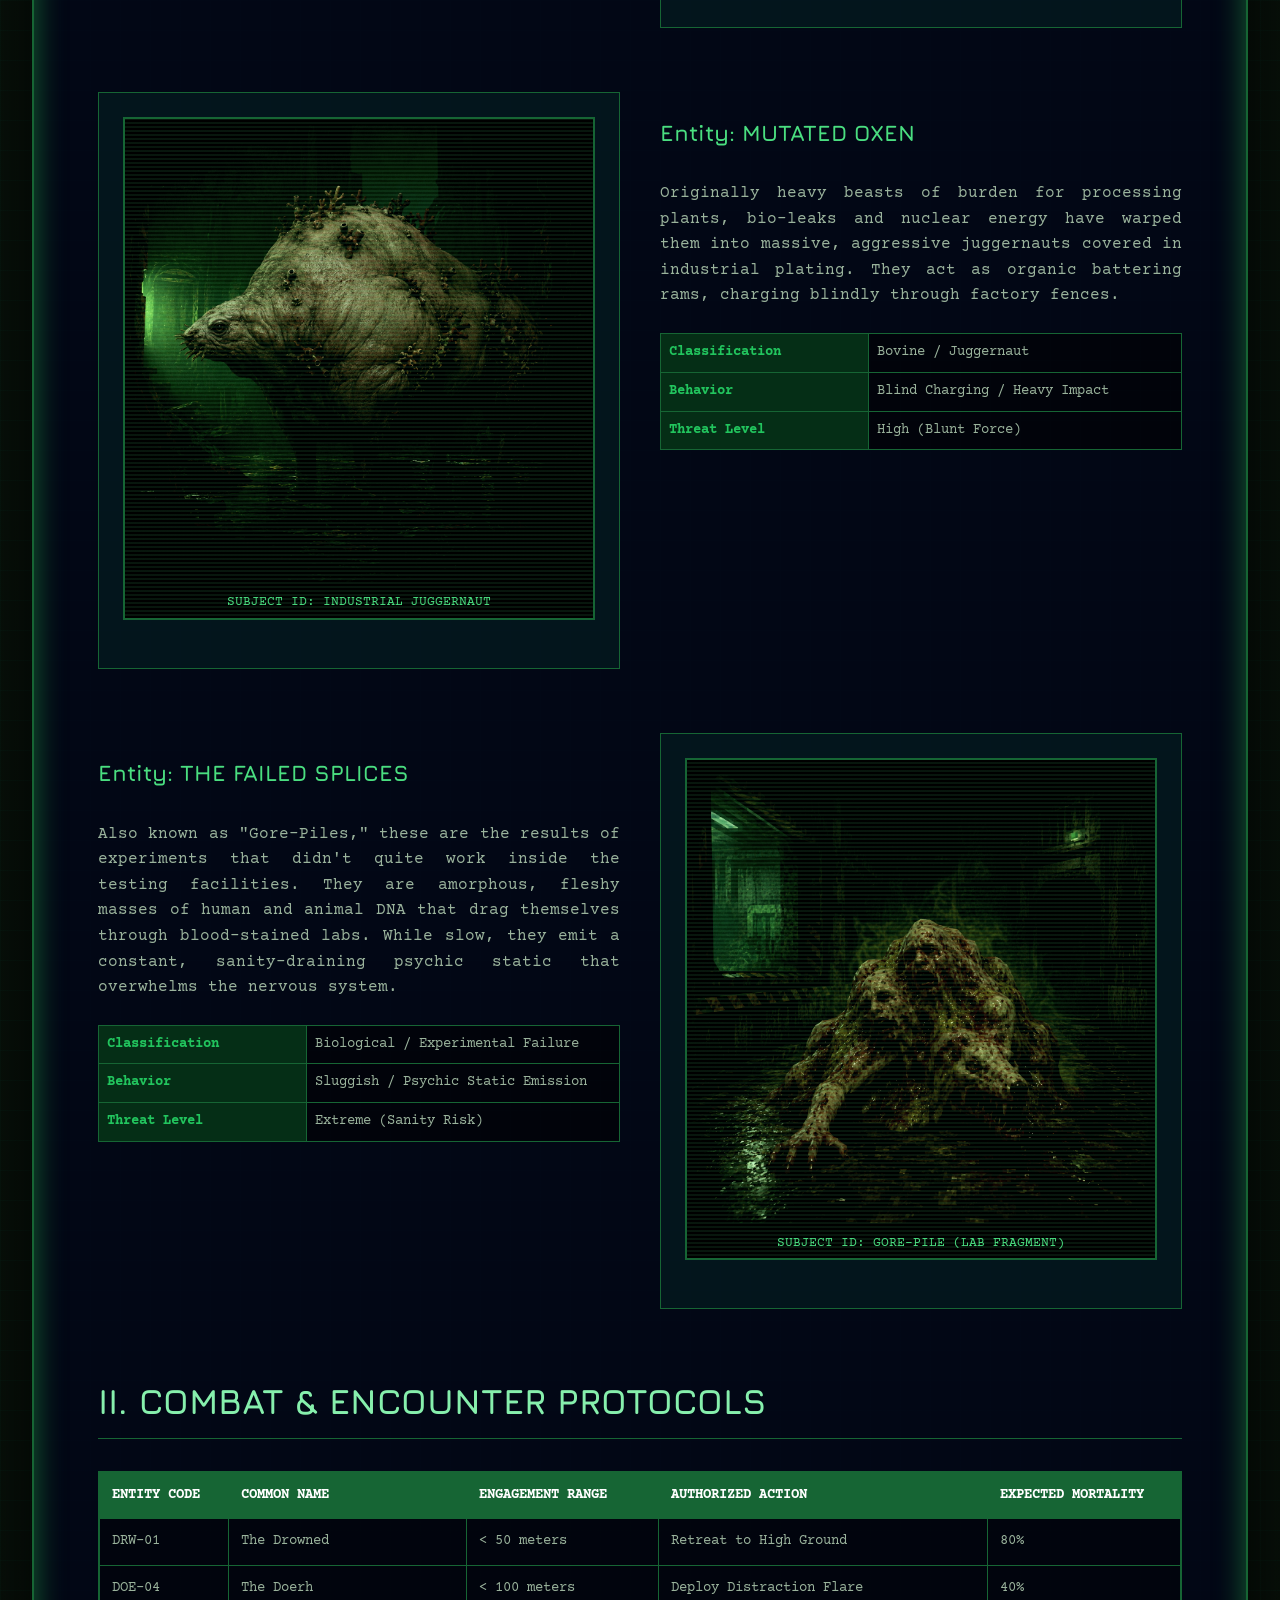
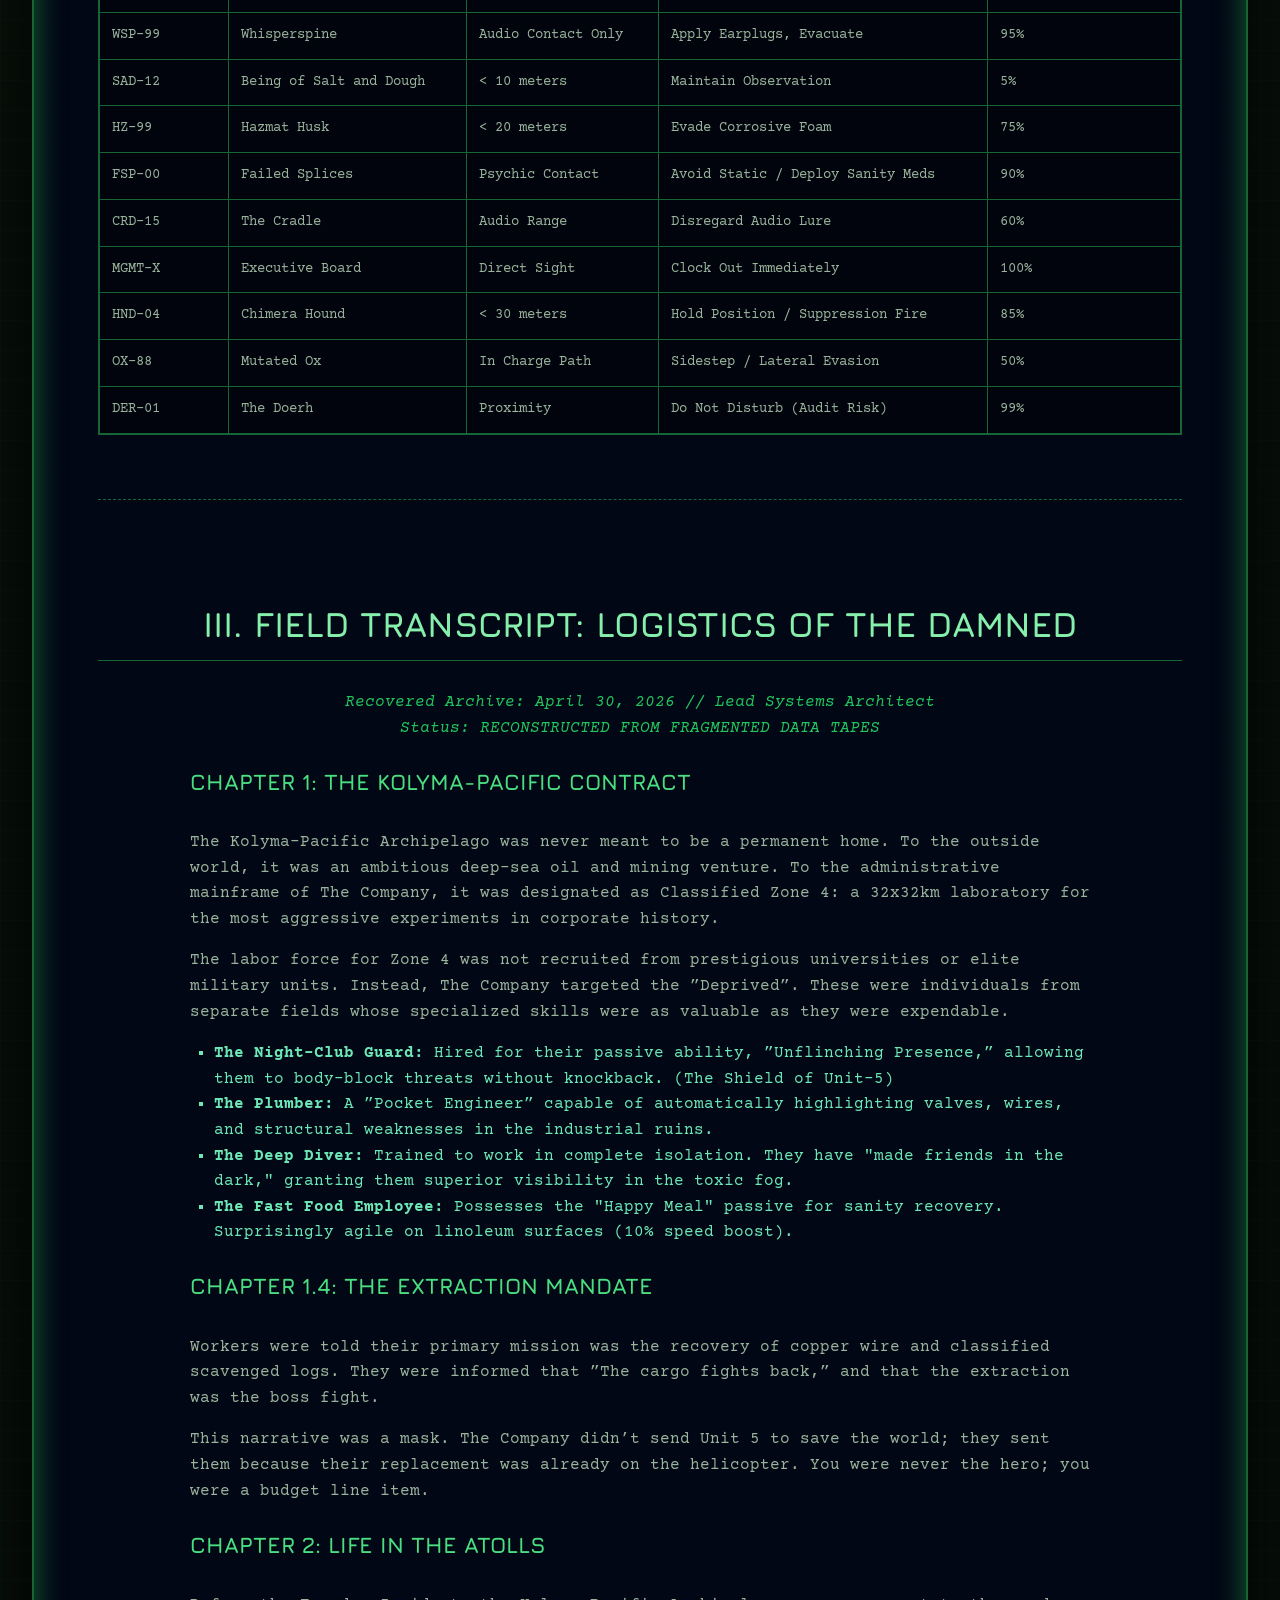
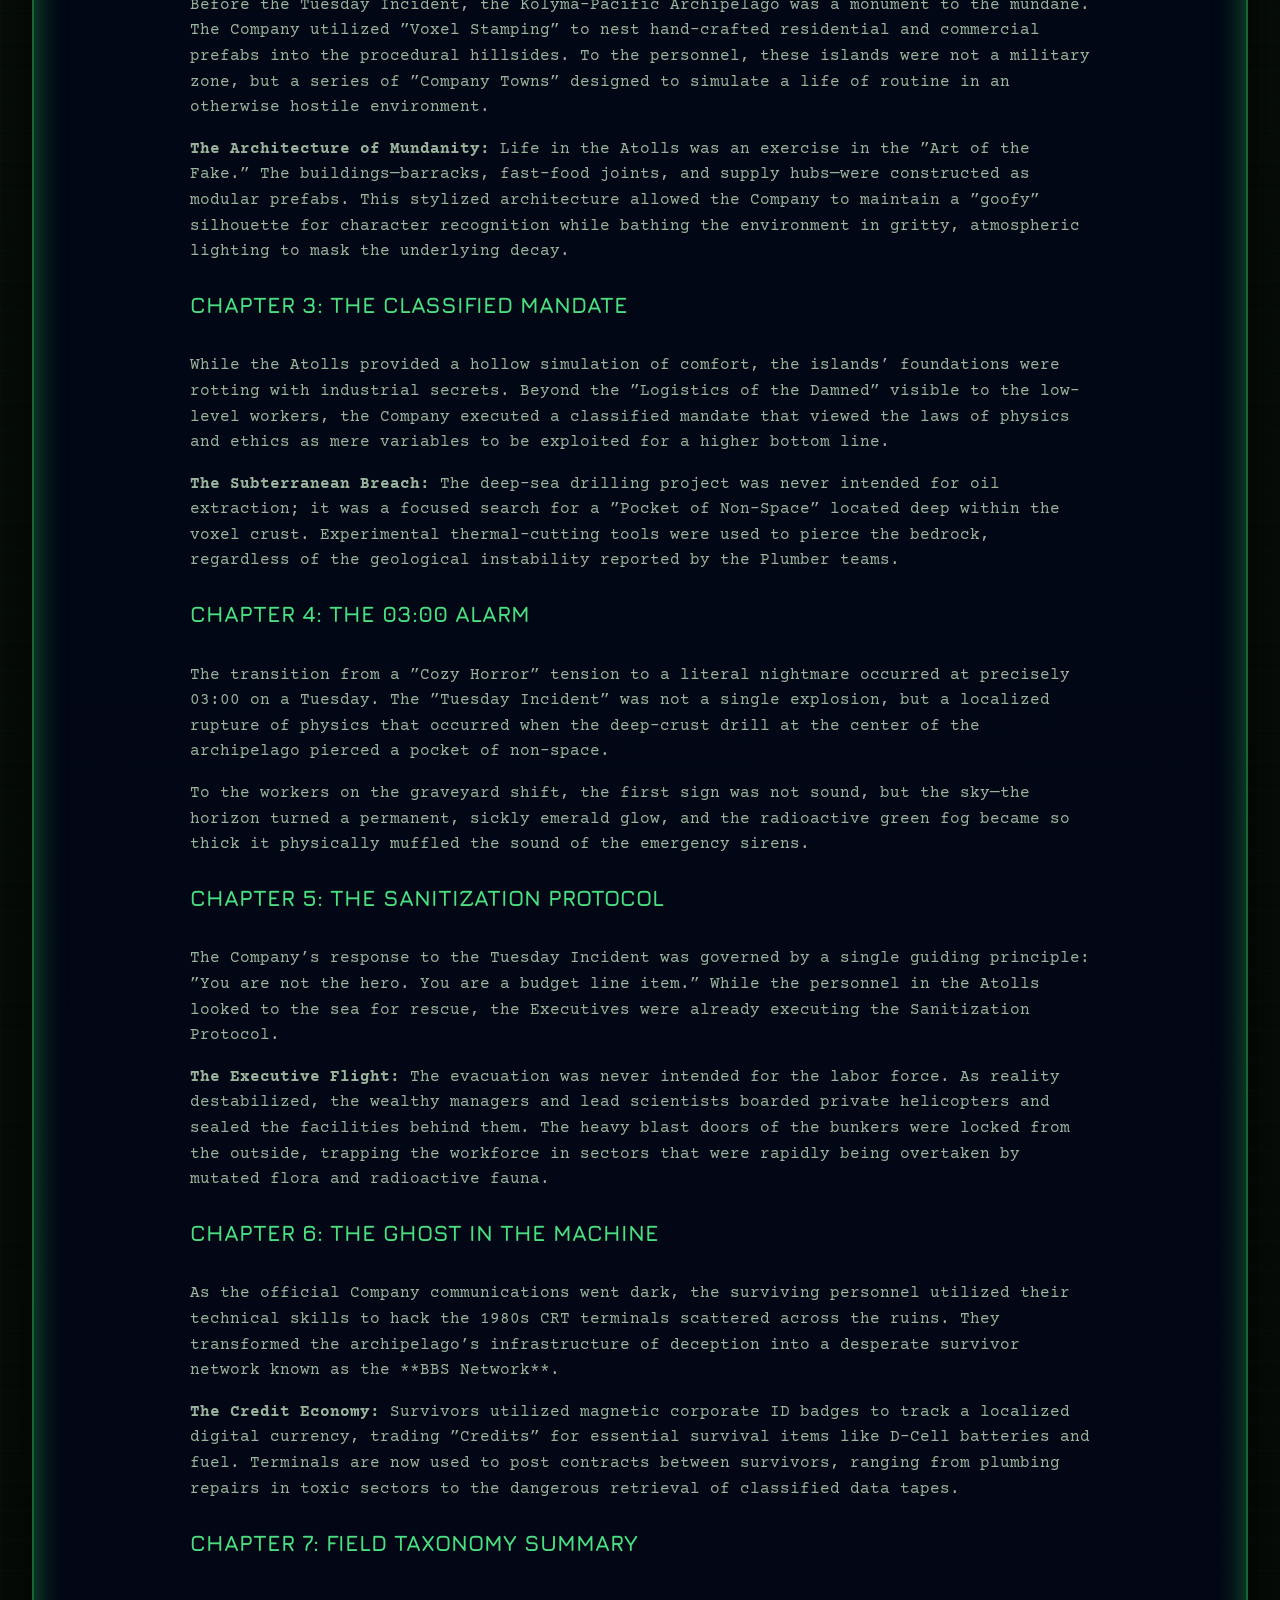
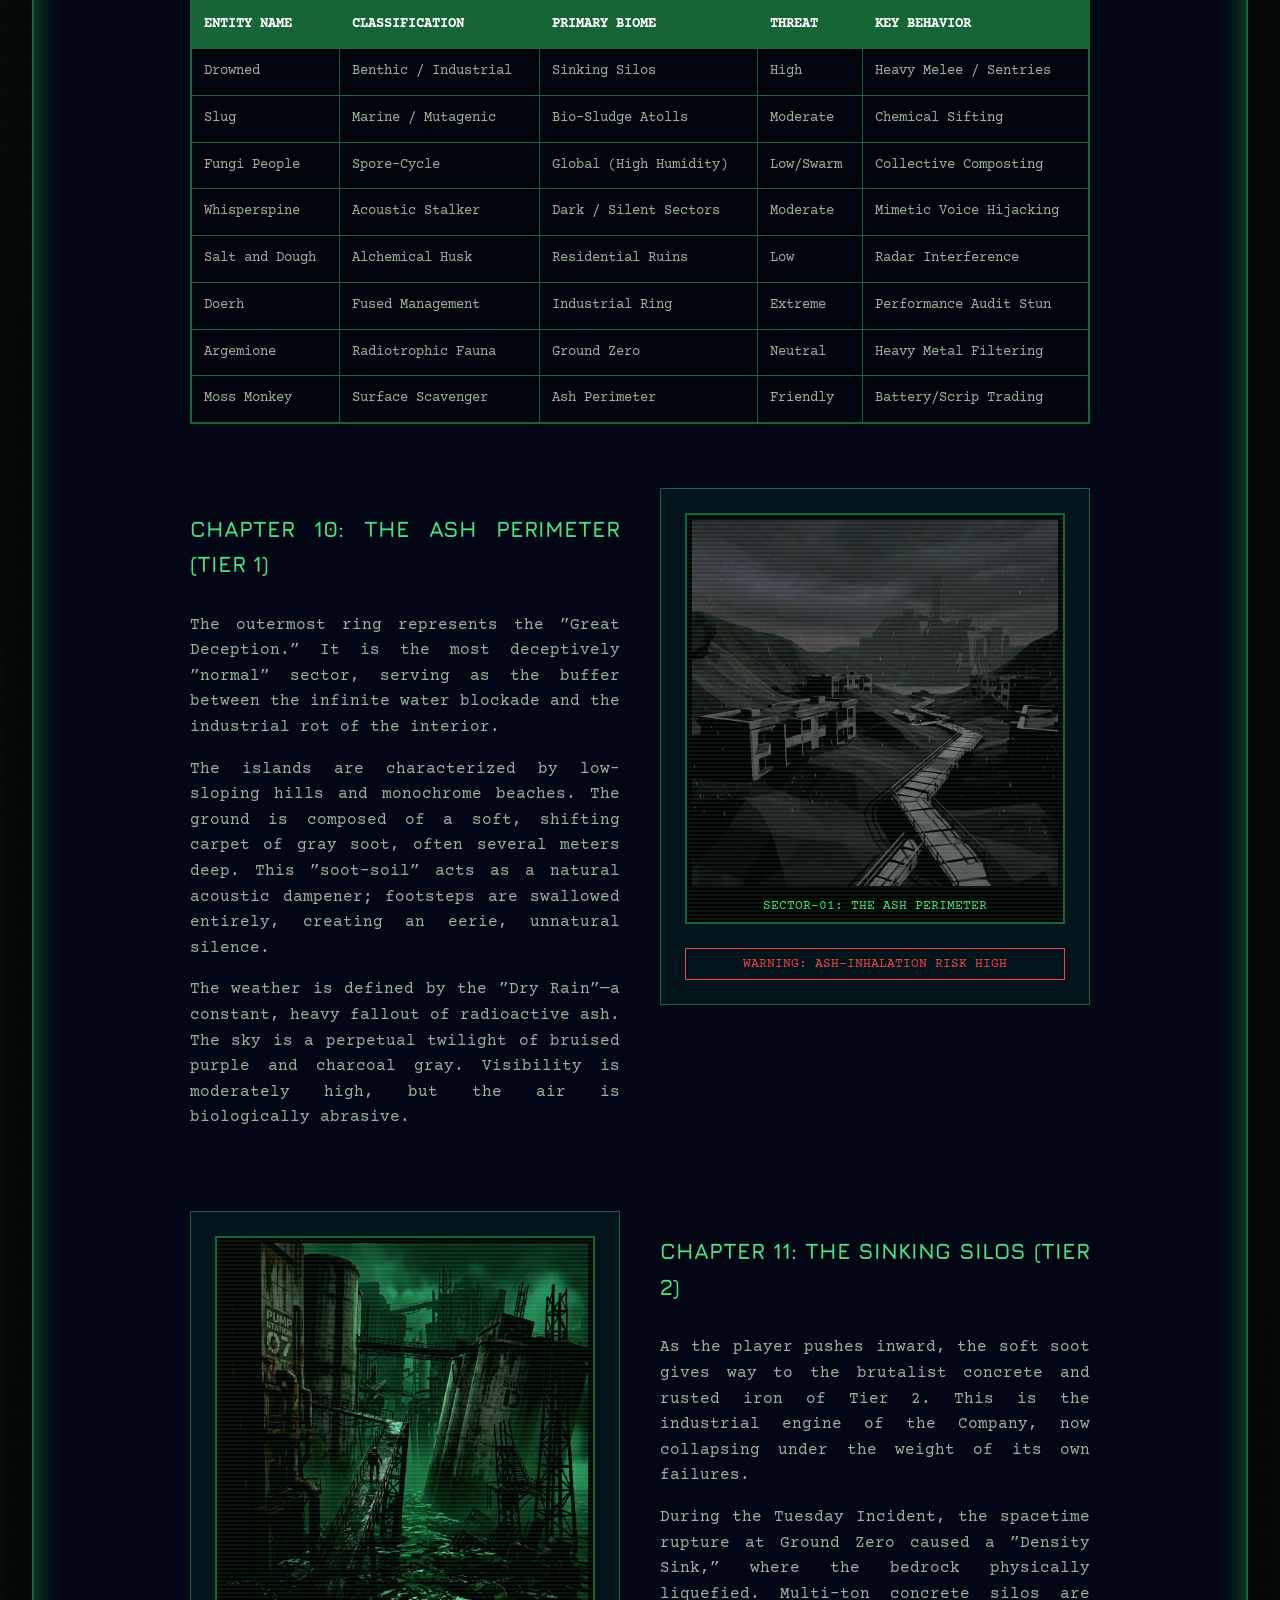
==== commit 71dd64cb: "Correct asset mappings: Mutated Ox (content.png) and Mutated Owl (owl.png)" ====
--- a/lore.html
+++ b/lore.html
@@ -436,7 +436,7 @@
         <div class="grid-layout">
             <div class="sidebar">
                 <div class="retro-img-container">
-                    <img src="masterOwl.png" alt="The Management">
+                    <img src="owl.png" alt="The Management">
                     <div class="caption">Subject ID: Mutated Owl (Level 9 Manager)</div>
                 </div>
             </div>
@@ -474,7 +474,7 @@
         <div class="grid-layout">
             <div class="sidebar">
                 <div class="retro-img-container">
-                    <img src="mutated_ox_monster.png" alt="Mutated Ox">
+                    <img src="content.png" alt="Mutated Ox">
                     <div class="caption">Subject ID: Industrial Juggernaut</div>
                 </div>
             </div>
